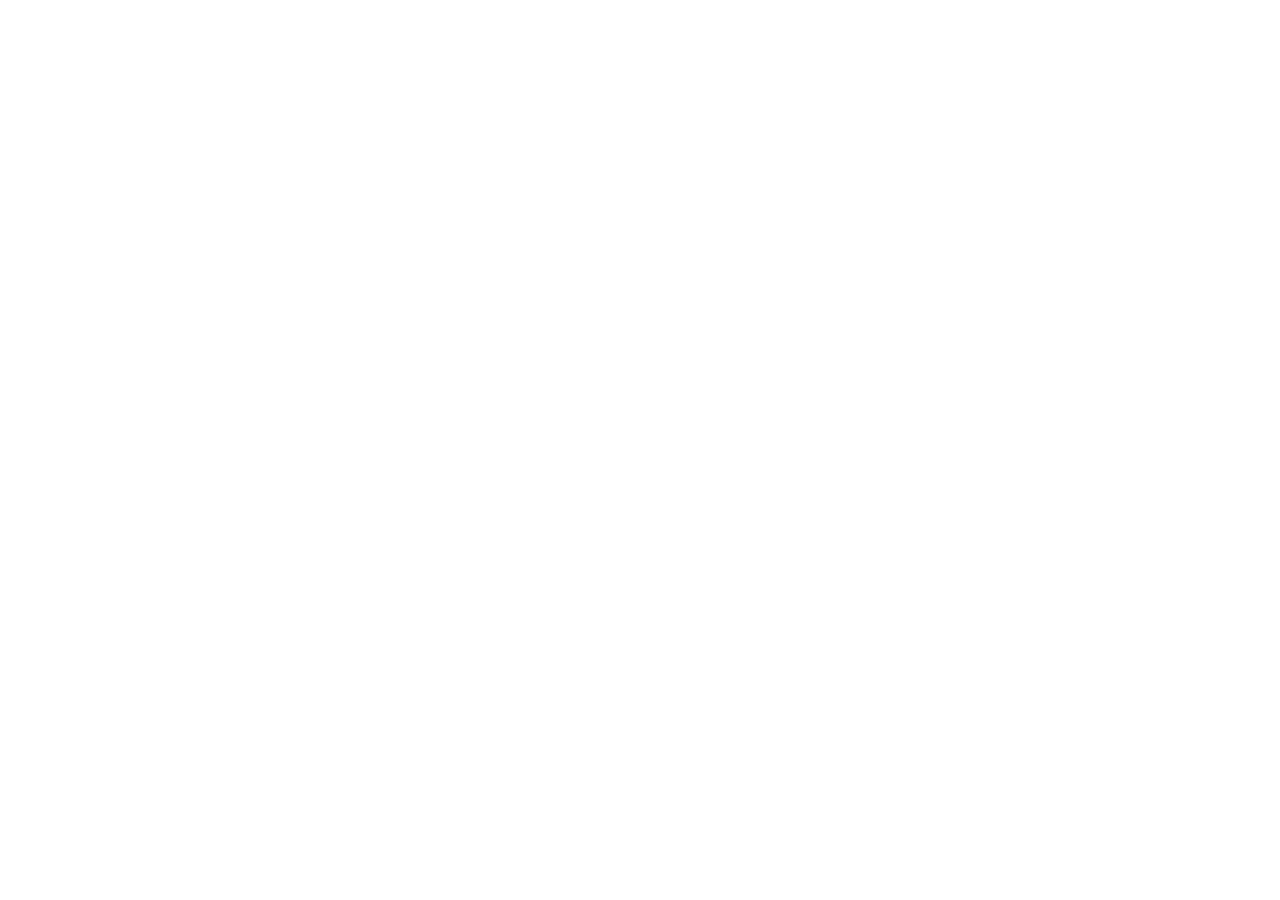
==== index.html @ c002676e "Add files via upload" ====
<!doctype html><html lang="en"><head><meta charset="utf-8"/><meta name="viewport" content="width=device-width,initial-scale=1"/><meta name="theme-color" content="#0F172A"/><link rel="icon" href="data:image/svg+xml,<svg xmlns=%22http://www.w3.org/2000/svg%22 viewBox=%220 0 100 100%22><text y=%22.9em%22 font-size=%2290%22 font-family=%22sans-serif%22 font-weight=%22900%22 fill=%22%230F172A%22>R</text></svg>"/><title>Rodrigo Álvarez Consulting</title><meta name="description" content="Independent CSV & IT Quality Assurance Consultant. Nearly a decade of experience ensuring regulatory compliance, data integrity, and cloud validation for the life sciences industry."/><link rel="preconnect" href="https://fonts.googleapis.com"/><link rel="preconnect" href="https://fonts.gstatic.com" crossorigin/><link href="https://fonts.googleapis.com/css2?family=Inter:wght@300;400;500;600;700;800;900&family=Manrope:wght@300;400;500;600;700;800&display=swap" rel="stylesheet"/><script>!function(n){if("/"===n.search[1]){var a=n.search.slice(1).split("&").map(function(n){return n.replace(/~and~/g,"&")}).join("?");window.history.replaceState(null,null,n.pathname.slice(0,-1)+a+n.hash)}}(window.location)</script><script defer="defer" src="./static/js/main.a89c5cf1.js"></script><link href="./static/css/main.bf58c521.css" rel="stylesheet"></head><body><noscript>You need to enable JavaScript to run this app.</noscript><div id="root"></div></body></html>
---- static/css/main.bf58c521.css ----
*,:after,:before{--tw-border-spacing-x:0;--tw-border-spacing-y:0;--tw-translate-x:0;--tw-translate-y:0;--tw-rotate:0;--tw-skew-x:0;--tw-skew-y:0;--tw-scale-x:1;--tw-scale-y:1;--tw-pan-x: ;--tw-pan-y: ;--tw-pinch-zoom: ;--tw-scroll-snap-strictness:proximity;--tw-gradient-from-position: ;--tw-gradient-via-position: ;--tw-gradient-to-position: ;--tw-ordinal: ;--tw-slashed-zero: ;--tw-numeric-figure: ;--tw-numeric-spacing: ;--tw-numeric-fraction: ;--tw-ring-inset: ;--tw-ring-offset-width:0px;--tw-ring-offset-color:#fff;--tw-ring-color:#3b82f680;--tw-ring-offset-shadow:0 0 #0000;--tw-ring-shadow:0 0 #0000;--tw-shadow:0 0 #0000;--tw-shadow-colored:0 0 #0000;--tw-blur: ;--tw-brightness: ;--tw-contrast: ;--tw-grayscale: ;--tw-hue-rotate: ;--tw-invert: ;--tw-saturate: ;--tw-sepia: ;--tw-drop-shadow: ;--tw-backdrop-blur: ;--tw-backdrop-brightness: ;--tw-backdrop-contrast: ;--tw-backdrop-grayscale: ;--tw-backdrop-hue-rotate: ;--tw-backdrop-invert: ;--tw-backdrop-opacity: ;--tw-backdrop-saturate: ;--tw-backdrop-sepia: ;--tw-contain-size: ;--tw-contain-layout: ;--tw-contain-paint: ;--tw-contain-style: }::backdrop{--tw-border-spacing-x:0;--tw-border-spacing-y:0;--tw-translate-x:0;--tw-translate-y:0;--tw-rotate:0;--tw-skew-x:0;--tw-skew-y:0;--tw-scale-x:1;--tw-scale-y:1;--tw-pan-x: ;--tw-pan-y: ;--tw-pinch-zoom: ;--tw-scroll-snap-strictness:proximity;--tw-gradient-from-position: ;--tw-gradient-via-position: ;--tw-gradient-to-position: ;--tw-ordinal: ;--tw-slashed-zero: ;--tw-numeric-figure: ;--tw-numeric-spacing: ;--tw-numeric-fraction: ;--tw-ring-inset: ;--tw-ring-offset-width:0px;--tw-ring-offset-color:#fff;--tw-ring-color:#3b82f680;--tw-ring-offset-shadow:0 0 #0000;--tw-ring-shadow:0 0 #0000;--tw-shadow:0 0 #0000;--tw-shadow-colored:0 0 #0000;--tw-blur: ;--tw-brightness: ;--tw-contrast: ;--tw-grayscale: ;--tw-hue-rotate: ;--tw-invert: ;--tw-saturate: ;--tw-sepia: ;--tw-drop-shadow: ;--tw-backdrop-blur: ;--tw-backdrop-brightness: ;--tw-backdrop-contrast: ;--tw-backdrop-grayscale: ;--tw-backdrop-hue-rotate: ;--tw-backdrop-invert: ;--tw-backdrop-opacity: ;--tw-backdrop-saturate: ;--tw-backdrop-sepia: ;--tw-contain-size: ;--tw-contain-layout: ;--tw-contain-paint: ;--tw-contain-style: }/*
! tailwindcss v3.4.17 | MIT License | https://tailwindcss.com
*/*,:after,:before{border:0 solid #e5e7eb;box-sizing:border-box}:after,:before{--tw-content:""}:host,html{-webkit-text-size-adjust:100%;font-feature-settings:normal;-webkit-tap-highlight-color:transparent;font-family:ui-sans-serif,system-ui,sans-serif,Apple Color Emoji,Segoe UI Emoji,Segoe UI Symbol,Noto Color Emoji;font-variation-settings:normal;line-height:1.5;tab-size:4}body{line-height:inherit;margin:0}hr{border-top-width:1px;color:inherit;height:0}abbr:where([title]){-webkit-text-decoration:underline dotted;text-decoration:underline dotted}h1,h2,h3,h4,h5,h6{font-size:inherit;font-weight:inherit}a{color:inherit;text-decoration:inherit}b,strong{font-weight:bolder}code,kbd,pre,samp{font-feature-settings:normal;font-family:ui-monospace,SFMono-Regular,Menlo,Monaco,Consolas,Liberation Mono,Courier New,monospace;font-size:1em;font-variation-settings:normal}small{font-size:80%}sub,sup{font-size:75%;line-height:0;position:relative;vertical-align:initial}sub{bottom:-.25em}sup{top:-.5em}table{border-collapse:collapse;border-color:inherit;text-indent:0}button,input,optgroup,select,textarea{font-feature-settings:inherit;color:inherit;font-family:inherit;font-size:100%;font-variation-settings:inherit;font-weight:inherit;letter-spacing:inherit;line-height:inherit;margin:0;padding:0}button,select{text-transform:none}button,input:where([type=button]),input:where([type=reset]),input:where([type=submit]){-webkit-appearance:button;background-color:initial;background-image:none}:-moz-focusring{outline:auto}:-moz-ui-invalid{box-shadow:none}progress{vertical-align:initial}::-webkit-inner-spin-button,::-webkit-outer-spin-button{height:auto}[type=search]{-webkit-appearance:textfield;outline-offset:-2px}::-webkit-search-decoration{-webkit-appearance:none}::-webkit-file-upload-button{-webkit-appearance:button;font:inherit}summary{display:list-item}blockquote,dd,dl,figure,h1,h2,h3,h4,h5,h6,hr,p,pre{margin:0}fieldset{margin:0}fieldset,legend{padding:0}menu,ol,ul{list-style:none;margin:0;padding:0}dialog{padding:0}textarea{resize:vertical}input::placeholder,textarea::placeholder{color:#9ca3af;opacity:1}[role=button],button{cursor:pointer}:disabled{cursor:default}audio,canvas,embed,iframe,img,object,svg,video{display:block;vertical-align:middle}img,video{height:auto;max-width:100%}[hidden]:where(:not([hidden=until-found])){display:none}:root{--background:0 0% 100%;--foreground:222 47% 11%;--card:0 0% 100%;--card-foreground:222 47% 11%;--popover:0 0% 100%;--popover-foreground:222 47% 11%;--primary:222 47% 11%;--primary-foreground:0 0% 100%;--secondary:210 20% 98%;--secondary-foreground:222 47% 11%;--muted:210 20% 98%;--muted-foreground:215 16% 47%;--accent:210 20% 98%;--accent-foreground:222 47% 11%;--destructive:0 84% 60%;--destructive-foreground:0 0% 98%;--border:214 32% 91%;--input:214 32% 91%;--ring:222 47% 11%;--radius:0.5rem}*{border-color:#e1e7ef;border-color:hsl(var(--border))}body{background-color:#fff;background-color:hsl(var(--background));color:#0f1729;color:hsl(var(--foreground))}.sr-only{clip:rect(0,0,0,0);border-width:0;height:1px;margin:-1px;overflow:hidden;padding:0;position:absolute;white-space:nowrap;width:1px}.pointer-events-none{pointer-events:none}.pointer-events-auto{pointer-events:auto}.visible{visibility:visible}.invisible{visibility:hidden}.fixed{position:fixed}.absolute{position:absolute}.relative{position:relative}.inset-0{inset:0}.inset-x-0{left:0;right:0}.inset-y-0{bottom:0;top:0}.-bottom-12{bottom:-3rem}.-left-12{left:-3rem}.-right-12{right:-3rem}.-top-12{top:-3rem}.bottom-0{bottom:0}.left-0{left:0}.left-1{left:.25rem}.left-1\/2{left:50%}.left-2{left:.5rem}.left-\[50\%\]{left:50%}.right-0{right:0}.right-1{right:.25rem}.right-2{right:.5rem}.right-4{right:1rem}.top-0{top:0}.top-1{top:.25rem}.top-1\/2{top:50%}.top-4{top:1rem}.top-\[1px\]{top:1px}.top-\[50\%\]{top:50%}.top-\[60\%\]{top:60%}.top-full{top:100%}.z-10{z-index:10}.z-50{z-index:50}.z-\[100\]{z-index:100}.z-\[1\]{z-index:1}.-mx-1{margin-left:-.25rem;margin-right:-.25rem}.mx-auto{margin-left:auto;margin-right:auto}.my-1{margin-bottom:.25rem;margin-top:.25rem}.-ml-4{margin-left:-1rem}.-mt-4{margin-top:-1rem}.mb-1{margin-bottom:.25rem}.mb-12{margin-bottom:3rem}.mb-8{margin-bottom:2rem}.ml-1{margin-left:.25rem}.ml-\[0\.08em\]{margin-left:.08em}.ml-auto{margin-left:auto}.mr-2{margin-right:.5rem}.mt-1{margin-top:.25rem}.mt-1\.5{margin-top:.375rem}.mt-10{margin-top:2.5rem}.mt-2{margin-top:.5rem}.mt-24{margin-top:6rem}.mt-4{margin-top:1rem}.mt-auto{margin-top:auto}.block{display:block}.inline-block{display:inline-block}.flex{display:flex}.inline-flex{display:inline-flex}.table{display:table}.grid{display:grid}.hidden{display:none}.aspect-square{aspect-ratio:1/1}.h-1\.5{height:.375rem}.h-10{height:2.5rem}.h-12{height:3rem}.h-2{height:.5rem}.h-2\.5{height:.625rem}.h-3{height:.75rem}.h-3\.5{height:.875rem}.h-4{height:1rem}.h-5{height:1.25rem}.h-7{height:1.75rem}.h-8{height:2rem}.h-9{height:2.25rem}.h-\[0\.16em\]{height:.16em}.h-\[1px\]{height:1px}.h-\[var\(--radix-navigation-menu-viewport-height\)\]{height:var(--radix-navigation-menu-viewport-height)}.h-\[var\(--radix-select-trigger-height\)\]{height:var(--radix-select-trigger-height)}.h-auto{height:auto}.h-full{height:100%}.h-px{height:1px}.max-h-\[--radix-context-menu-content-available-height\]{max-height:var(--radix-context-menu-content-available-height)}.max-h-\[--radix-select-content-available-height\]{max-height:var(--radix-select-content-available-height)}.max-h-\[300px\]{max-height:300px}.max-h-\[var\(--radix-dropdown-menu-content-available-height\)\]{max-height:var(--radix-dropdown-menu-content-available-height)}.max-h-screen{max-height:100vh}.min-h-\[60px\]{min-height:60px}.min-h-\[calc\(100vh-96px\)\]{min-height:calc(100vh - 96px)}.min-h-screen{min-height:100vh}.w-10{width:2.5rem}.w-2{width:.5rem}.w-2\.5{width:.625rem}.w-3{width:.75rem}.w-3\.5{width:.875rem}.w-3\/4{width:75%}.w-4{width:1rem}.w-64{width:16rem}.w-7{width:1.75rem}.w-72{width:18rem}.w-8{width:2rem}.w-9{width:2.25rem}.w-\[0\.16em\]{width:.16em}.w-\[100px\]{width:100px}.w-\[1px\]{width:1px}.w-full{width:100%}.w-max{width:-webkit-max-content;width:max-content}.w-px{width:1px}.min-w-0{min-width:0}.min-w-10{min-width:2.5rem}.min-w-8{min-width:2rem}.min-w-9{min-width:2.25rem}.min-w-\[12rem\]{min-width:12rem}.min-w-\[8rem\]{min-width:8rem}.min-w-\[var\(--radix-select-trigger-width\)\]{min-width:var(--radix-select-trigger-width)}.max-w-\[1280px\]{max-width:1280px}.max-w-\[52ch\]{max-width:52ch}.max-w-lg{max-width:32rem}.max-w-max{max-width:-webkit-max-content;max-width:max-content}.flex-1{flex:1 1}.shrink-0{flex-shrink:0}.grow{flex-grow:1}.grow-0{flex-grow:0}.basis-full{flex-basis:100%}.caption-bottom{caption-side:bottom}.border-collapse{border-collapse:collapse}.origin-\[--radix-context-menu-content-transform-origin\]{transform-origin:var(--radix-context-menu-content-transform-origin)}.origin-\[--radix-dropdown-menu-content-transform-origin\]{transform-origin:var(--radix-dropdown-menu-content-transform-origin)}.origin-\[--radix-hover-card-content-transform-origin\]{transform-origin:var(--radix-hover-card-content-transform-origin)}.origin-\[--radix-menubar-content-transform-origin\]{transform-origin:var(--radix-menubar-content-transform-origin)}.origin-\[--radix-popover-content-transform-origin\]{transform-origin:var(--radix-popover-content-transform-origin)}.origin-\[--radix-select-content-transform-origin\]{transform-origin:var(--radix-select-content-transform-origin)}.origin-\[--radix-tooltip-content-transform-origin\]{transform-origin:var(--radix-tooltip-content-transform-origin)}.-translate-x-1\/2{--tw-translate-x:-50%}.-translate-x-1\/2,.-translate-y-1\/2{transform:translate(var(--tw-translate-x),var(--tw-translate-y)) rotate(var(--tw-rotate)) skewX(var(--tw-skew-x)) skewY(var(--tw-skew-y)) scaleX(var(--tw-scale-x)) scaleY(var(--tw-scale-y))}.-translate-y-1\/2{--tw-translate-y:-50%}.translate-x-0{--tw-translate-x:0px}.translate-x-0,.translate-x-\[-50\%\]{transform:translate(var(--tw-translate-x),var(--tw-translate-y)) rotate(var(--tw-rotate)) skewX(var(--tw-skew-x)) skewY(var(--tw-skew-y)) scaleX(var(--tw-scale-x)) scaleY(var(--tw-scale-y))}.translate-x-\[-50\%\]{--tw-translate-x:-50%}.translate-y-\[-50\%\]{--tw-translate-y:-50%}.rotate-45,.translate-y-\[-50\%\]{transform:translate(var(--tw-translate-x),var(--tw-translate-y)) rotate(var(--tw-rotate)) skewX(var(--tw-skew-x)) skewY(var(--tw-skew-y)) scaleX(var(--tw-scale-x)) scaleY(var(--tw-scale-y))}.rotate-45{--tw-rotate:45deg}.rotate-90{--tw-rotate:90deg}.rotate-90,.transform{transform:translate(var(--tw-translate-x),var(--tw-translate-y)) rotate(var(--tw-rotate)) skewX(var(--tw-skew-x)) skewY(var(--tw-skew-y)) scaleX(var(--tw-scale-x)) scaleY(var(--tw-scale-y))}@keyframes pulse{50%{opacity:.5}}.animate-pulse{animation:pulse 2s cubic-bezier(.4,0,.6,1) infinite}.cursor-default{cursor:default}.cursor-pointer{cursor:pointer}.touch-none{touch-action:none}.select-none{-webkit-user-select:none;user-select:none}.scroll-mt-24{scroll-margin-top:6rem}.list-none{list-style-type:none}.grid-cols-1{grid-template-columns:repeat(1,minmax(0,1fr))}.grid-cols-2{grid-template-columns:repeat(2,minmax(0,1fr))}.flex-row{flex-direction:row}.flex-col{flex-direction:column}.flex-col-reverse{flex-direction:column-reverse}.flex-wrap{flex-wrap:wrap}.items-start{align-items:flex-start}.items-end{align-items:flex-end}.items-center{align-items:center}.justify-center{justify-content:center}.justify-between{justify-content:space-between}.gap-1{gap:.25rem}.gap-1\.5{gap:.375rem}.gap-12{gap:3rem}.gap-2{gap:.5rem}.gap-3{gap:.75rem}.gap-4{gap:1rem}.gap-6{gap:1.5rem}.gap-x-3{column-gap:.75rem}.gap-x-8{column-gap:2rem}.gap-y-1{row-gap:.25rem}.gap-y-8{row-gap:2rem}.space-x-1>:not([hidden])~:not([hidden]){--tw-space-x-reverse:0;margin-left:calc(.25rem*(1 - var(--tw-space-x-reverse)));margin-right:calc(.25rem*var(--tw-space-x-reverse))}.space-x-2>:not([hidden])~:not([hidden]){--tw-space-x-reverse:0;margin-left:calc(.5rem*(1 - var(--tw-space-x-reverse)));margin-right:calc(.5rem*var(--tw-space-x-reverse))}.space-y-1>:not([hidden])~:not([hidden]){--tw-space-y-reverse:0;margin-bottom:calc(.25rem*var(--tw-space-y-reverse));margin-top:calc(.25rem*(1 - var(--tw-space-y-reverse)))}.space-y-1\.5>:not([hidden])~:not([hidden]){--tw-space-y-reverse:0;margin-bottom:calc(.375rem*var(--tw-space-y-reverse));margin-top:calc(.375rem*(1 - var(--tw-space-y-reverse)))}.space-y-2>:not([hidden])~:not([hidden]){--tw-space-y-reverse:0;margin-bottom:calc(.5rem*var(--tw-space-y-reverse));margin-top:calc(.5rem*(1 - var(--tw-space-y-reverse)))}.space-y-4>:not([hidden])~:not([hidden]){--tw-space-y-reverse:0;margin-bottom:calc(1rem*var(--tw-space-y-reverse));margin-top:calc(1rem*(1 - var(--tw-space-y-reverse)))}.overflow-auto{overflow:auto}.overflow-hidden{overflow:hidden}.overflow-y-auto{overflow-y:auto}.overflow-x-hidden{overflow-x:hidden}.whitespace-nowrap{white-space:nowrap}.break-words{overflow-wrap:break-word}.rounded-\[inherit\]{border-radius:inherit}.rounded-full{border-radius:9999px}.rounded-lg{border-radius:.5rem;border-radius:var(--radius)}.rounded-md{border-radius:calc(.5rem - 2px);border-radius:calc(var(--radius) - 2px)}.rounded-none{border-radius:0}.rounded-sm{border-radius:calc(.5rem - 4px);border-radius:calc(var(--radius) - 4px)}.rounded-xl{border-radius:.75rem}.rounded-t-\[10px\]{border-top-left-radius:10px;border-top-right-radius:10px}.rounded-tl-sm{border-top-left-radius:calc(.5rem - 4px);border-top-left-radius:calc(var(--radius) - 4px)}.border{border-width:1px}.border-2{border-width:2px}.border-y{border-top-width:1px}.border-b,.border-y{border-bottom-width:1px}.border-l{border-left-width:1px}.border-r{border-right-width:1px}.border-t{border-top-width:1px}.border-\[\#E2E8F0\]{--tw-border-opacity:1;border-color:#e2e8f0;border-color:rgb(226 232 240/var(--tw-border-opacity,1))}.border-destructive{border-color:#ef4343;border-color:hsl(var(--destructive))}.border-destructive\/50{border-color:#ef434380;border-color:hsl(var(--destructive)/.5)}.border-input{border-color:#e1e7ef;border-color:hsl(var(--input))}.border-primary{border-color:#0f1729;border-color:hsl(var(--primary))}.border-primary\/50{border-color:#0f172980;border-color:hsl(var(--primary)/.5)}.border-transparent{border-color:#0000}.border-l-transparent{border-left-color:#0000}.border-t-transparent{border-top-color:#0000}.bg-\[\#0F172A\]{--tw-bg-opacity:1;background-color:#0f172a;background-color:rgb(15 23 42/var(--tw-bg-opacity,1))}.bg-\[\#F8F9FA\]{--tw-bg-opacity:1;background-color:#f8f9fa;background-color:rgb(248 249 250/var(--tw-bg-opacity,1))}.bg-accent{background-color:#f9fafb;background-color:hsl(var(--accent))}.bg-background{background-color:#fff;background-color:hsl(var(--background))}.bg-black\/80{background-color:#000c}.bg-border{background-color:#e1e7ef;background-color:hsl(var(--border))}.bg-card{background-color:#fff;background-color:hsl(var(--card))}.bg-destructive{background-color:#ef4343;background-color:hsl(var(--destructive))}.bg-foreground{background-color:#0f1729;background-color:hsl(var(--foreground))}.bg-muted{background-color:#f9fafb;background-color:hsl(var(--muted))}.bg-muted\/50{background-color:#f9fafb80;background-color:hsl(var(--muted)/.5)}.bg-popover{background-color:#fff;background-color:hsl(var(--popover))}.bg-primary{background-color:#0f1729;background-color:hsl(var(--primary))}.bg-primary\/10{background-color:#0f17291a;background-color:hsl(var(--primary)/.1)}.bg-primary\/20{background-color:#0f172933;background-color:hsl(var(--primary)/.2)}.bg-secondary{background-color:#f9fafb;background-color:hsl(var(--secondary))}.bg-transparent{background-color:initial}.bg-white{--tw-bg-opacity:1;background-color:#fff;background-color:rgb(255 255 255/var(--tw-bg-opacity,1))}.fill-current{fill:currentColor}.fill-primary{fill:#0f1729;fill:hsl(var(--primary))}.p-0{padding:0}.p-1{padding:.25rem}.p-2{padding:.5rem}.p-3{padding:.75rem}.p-4{padding:1rem}.p-6{padding:1.5rem}.p-\[1px\]{padding:1px}.px-1\.5{padding-left:.375rem;padding-right:.375rem}.px-10{padding-left:2.5rem;padding-right:2.5rem}.px-2{padding-left:.5rem;padding-right:.5rem}.px-2\.5{padding-left:.625rem;padding-right:.625rem}.px-3{padding-left:.75rem;padding-right:.75rem}.px-4{padding-left:1rem;padding-right:1rem}.px-6{padding-left:1.5rem;padding-right:1.5rem}.px-8{padding-left:2rem;padding-right:2rem}.py-0\.5{padding-bottom:.125rem;padding-top:.125rem}.py-1{padding-bottom:.25rem;padding-top:.25rem}.py-1\.5{padding-bottom:.375rem;padding-top:.375rem}.py-10{padding-bottom:2.5rem;padding-top:2.5rem}.py-12{padding-bottom:3rem;padding-top:3rem}.py-16{padding-bottom:4rem;padding-top:4rem}.py-2{padding-bottom:.5rem;padding-top:.5rem}.py-3{padding-bottom:.75rem;padding-top:.75rem}.py-4{padding-bottom:1rem;padding-top:1rem}.py-5{padding-bottom:1.25rem;padding-top:1.25rem}.py-6{padding-bottom:1.5rem;padding-top:1.5rem}.py-8{padding-bottom:2rem;padding-top:2rem}.pb-16{padding-bottom:4rem}.pb-4{padding-bottom:1rem}.pl-2{padding-left:.5rem}.pl-2\.5{padding-left:.625rem}.pl-4{padding-left:1rem}.pl-8{padding-left:2rem}.pr-2{padding-right:.5rem}.pr-2\.5{padding-right:.625rem}.pr-6{padding-right:1.5rem}.pr-8{padding-right:2rem}.pt-0{padding-top:0}.pt-1{padding-top:.25rem}.pt-16{padding-top:4rem}.pt-24{padding-top:6rem}.pt-4{padding-top:1rem}.text-left{text-align:left}.text-center{text-align:center}.align-baseline{vertical-align:initial}.align-middle{vertical-align:middle}.font-inter{font-family:Inter,system-ui,sans-serif}.font-manrope{font-family:Manrope,Inter,system-ui,sans-serif}.text-\[0\.8rem\]{font-size:.8rem}.text-\[10px\]{font-size:10px}.text-\[11px\]{font-size:11px}.text-\[12px\]{font-size:12px}.text-\[13px\]{font-size:13px}.text-\[15px\]{font-size:15px}.text-\[16px\]{font-size:16px}.text-\[20px\]{font-size:20px}.text-\[22px\]{font-size:22px}.text-\[24px\]{font-size:24px}.text-\[30px\]{font-size:30px}.text-\[32px\]{font-size:32px}.text-base{font-size:1rem;line-height:1.5rem}.text-lg{font-size:1.125rem;line-height:1.75rem}.text-sm{font-size:.875rem;line-height:1.25rem}.text-xs{font-size:.75rem;line-height:1rem}.font-bold{font-weight:700}.font-light{font-weight:300}.font-medium{font-weight:500}.font-normal{font-weight:400}.font-semibold{font-weight:600}.uppercase{text-transform:uppercase}.leading-\[1\.05\]{line-height:1.05}.leading-\[1\.2\]{line-height:1.2}.leading-\[1\.4\]{line-height:1.4}.leading-\[1\.5\]{line-height:1.5}.leading-\[1\.65\]{line-height:1.65}.leading-\[1\.6\]{line-height:1.6}.leading-none{line-height:1}.tracking-\[-0\.02em\]{letter-spacing:-.02em}.tracking-\[-0\.04em\]{letter-spacing:-.04em}.tracking-\[0\.08em\]{letter-spacing:.08em}.tracking-tight{letter-spacing:-.025em}.tracking-widest{letter-spacing:.1em}.text-\[\#0F172A\]{--tw-text-opacity:1;color:#0f172a;color:rgb(15 23 42/var(--tw-text-opacity,1))}.text-\[\#64748B\]{--tw-text-opacity:1;color:#64748b;color:rgb(100 116 139/var(--tw-text-opacity,1))}.text-\[\#E2E8F0\]{--tw-text-opacity:1;color:#e2e8f0;color:rgb(226 232 240/var(--tw-text-opacity,1))}.text-accent-foreground{color:#0f1729;color:hsl(var(--accent-foreground))}.text-card-foreground{color:#0f1729;color:hsl(var(--card-foreground))}.text-current{color:currentColor}.text-destructive{color:#ef4343;color:hsl(var(--destructive))}.text-destructive-foreground{color:#fafafa;color:hsl(var(--destructive-foreground))}.text-foreground{color:#0f1729;color:hsl(var(--foreground))}.text-foreground\/50{color:#0f172980;color:hsl(var(--foreground)/.5)}.text-muted-foreground{color:#65758b;color:hsl(var(--muted-foreground))}.text-popover-foreground{color:#0f1729;color:hsl(var(--popover-foreground))}.text-primary{color:#0f1729;color:hsl(var(--primary))}.text-primary-foreground{color:#fff;color:hsl(var(--primary-foreground))}.text-secondary-foreground{color:#0f1729;color:hsl(var(--secondary-foreground))}.text-white{--tw-text-opacity:1;color:#fff;color:rgb(255 255 255/var(--tw-text-opacity,1))}.underline{-webkit-text-decoration-line:underline;text-decoration-line:underline}.underline-offset-4,.underline-offset-\[4px\]{text-underline-offset:4px}.underline-offset-\[6px\]{text-underline-offset:6px}.antialiased{-webkit-font-smoothing:antialiased;-moz-osx-font-smoothing:grayscale}.opacity-0{opacity:0}.opacity-40{opacity:.4}.opacity-50{opacity:.5}.opacity-60{opacity:.6}.opacity-70{opacity:.7}.opacity-90{opacity:.9}.shadow{--tw-shadow:0 1px 3px 0 #0000001a,0 1px 2px -1px #0000001a;--tw-shadow-colored:0 1px 3px 0 var(--tw-shadow-color),0 1px 2px -1px var(--tw-shadow-color)}.shadow,.shadow-lg{box-shadow:0 0 #0000,0 0 #0000,var(--tw-shadow);box-shadow:var(--tw-ring-offset-shadow,0 0 #0000),var(--tw-ring-shadow,0 0 #0000),var(--tw-shadow)}.shadow-lg{--tw-shadow:0 10px 15px -3px #0000001a,0 4px 6px -4px #0000001a;--tw-shadow-colored:0 10px 15px -3px var(--tw-shadow-color),0 4px 6px -4px var(--tw-shadow-color)}.shadow-md{--tw-shadow:0 4px 6px -1px #0000001a,0 2px 4px -2px #0000001a;--tw-shadow-colored:0 4px 6px -1px var(--tw-shadow-color),0 2px 4px -2px var(--tw-shadow-color)}.shadow-md,.shadow-sm{box-shadow:0 0 #0000,0 0 #0000,var(--tw-shadow);box-shadow:var(--tw-ring-offset-shadow,0 0 #0000),var(--tw-ring-shadow,0 0 #0000),var(--tw-shadow)}.shadow-sm{--tw-shadow:0 1px 2px 0 #0000000d;--tw-shadow-colored:0 1px 2px 0 var(--tw-shadow-color)}.outline-none{outline:2px solid #0000;outline-offset:2px}.outline{outline-style:solid}.ring-0{--tw-ring-offset-shadow:var(--tw-ring-inset) 0 0 0 var(--tw-ring-offset-width) var(--tw-ring-offset-color);--tw-ring-shadow:var(--tw-ring-inset) 0 0 0 calc(var(--tw-ring-offset-width)) var(--tw-ring-color)}.ring-0,.ring-1{box-shadow:var(--tw-ring-offset-shadow),var(--tw-ring-shadow),0 0 #0000;box-shadow:var(--tw-ring-offset-shadow),var(--tw-ring-shadow),var(--tw-shadow,0 0 #0000)}.ring-1{--tw-ring-offset-shadow:var(--tw-ring-inset) 0 0 0 var(--tw-ring-offset-width) var(--tw-ring-offset-color);--tw-ring-shadow:var(--tw-ring-inset) 0 0 0 calc(1px + var(--tw-ring-offset-width)) var(--tw-ring-color)}.ring-ring{--tw-ring-color:hsl(var(--ring))}.ring-offset-background{--tw-ring-offset-color:hsl(var(--background))}.filter{filter:var(--tw-blur) var(--tw-brightness) var(--tw-contrast) var(--tw-grayscale) var(--tw-hue-rotate) var(--tw-invert) var(--tw-saturate) var(--tw-sepia) var(--tw-drop-shadow)}.transition{transition-duration:.15s;transition-property:color,background-color,border-color,fill,stroke,opacity,box-shadow,transform,filter,-webkit-text-decoration-color,-webkit-backdrop-filter;transition-property:color,background-color,border-color,text-decoration-color,fill,stroke,opacity,box-shadow,transform,filter,backdrop-filter;transition-property:color,background-color,border-color,text-decoration-color,fill,stroke,opacity,box-shadow,transform,filter,backdrop-filter,-webkit-text-decoration-color,-webkit-backdrop-filter;transition-timing-function:cubic-bezier(.4,0,.2,1)}.transition-all{transition-duration:.15s;transition-property:all;transition-timing-function:cubic-bezier(.4,0,.2,1)}.transition-colors{transition-duration:.15s;transition-property:color,background-color,border-color,fill,stroke,-webkit-text-decoration-color;transition-property:color,background-color,border-color,text-decoration-color,fill,stroke;transition-property:color,background-color,border-color,text-decoration-color,fill,stroke,-webkit-text-decoration-color;transition-timing-function:cubic-bezier(.4,0,.2,1)}.transition-opacity{transition-duration:.15s;transition-property:opacity;transition-timing-function:cubic-bezier(.4,0,.2,1)}.transition-transform{transition-duration:.15s;transition-property:transform;transition-timing-function:cubic-bezier(.4,0,.2,1)}.duration-1000{transition-duration:1s}.duration-200{transition-duration:.2s}.duration-300{transition-duration:.3s}.ease-in-out{transition-timing-function:cubic-bezier(.4,0,.2,1)}@keyframes enter{0%{opacity:1;opacity:var(--tw-enter-opacity,1);transform:translateZ(0) scaleX(1) rotate(0);transform:translate3d(var(--tw-enter-translate-x,0),var(--tw-enter-translate-y,0),0) scale3d(var(--tw-enter-scale,1),var(--tw-enter-scale,1),var(--tw-enter-scale,1)) rotate(var(--tw-enter-rotate,0))}}@keyframes exit{to{opacity:1;opacity:var(--tw-exit-opacity,1);transform:translateZ(0) scaleX(1) rotate(0);transform:translate3d(var(--tw-exit-translate-x,0),var(--tw-exit-translate-y,0),0) scale3d(var(--tw-exit-scale,1),var(--tw-exit-scale,1),var(--tw-exit-scale,1)) rotate(var(--tw-exit-rotate,0))}}.animate-in{--tw-enter-opacity:initial;--tw-enter-scale:initial;--tw-enter-rotate:initial;--tw-enter-translate-x:initial;--tw-enter-translate-y:initial;animation-duration:.15s;animation-name:enter}.fade-in-0{--tw-enter-opacity:0}.zoom-in-95{--tw-enter-scale:.95}.duration-1000{animation-duration:1s}.duration-200{animation-duration:.2s}.duration-300{animation-duration:.3s}.ease-in-out{animation-timing-function:cubic-bezier(.4,0,.2,1)}:root{--color-bg:#fff;--color-surface:#f8f9fa;--color-ink:#0f172a;--color-muted:#64748b;--color-line:#e2e8f0}body,html{-webkit-font-smoothing:antialiased;-moz-osx-font-smoothing:grayscale;font-feature-settings:"cv11" on,"ss01" on,"ss03" on;background-color:#fff;background-color:var(--color-bg);color:#0f172a;color:var(--color-ink);font-family:Inter,-apple-system,BlinkMacSystemFont,Segoe UI,Roboto,Helvetica,Arial,sans-serif;margin:0;padding:0;text-rendering:optimizeLegibility}::selection{background:#0f172a;color:#fff}.divider-line{background-color:#e2e8f0;background-color:var(--color-line)}.text-ink{color:#0f172a;color:var(--color-ink)}.text-muted-slate{color:#64748b;color:var(--color-muted)}.bg-clinical{background-color:#f8f9fa;background-color:var(--color-surface)}.tracking-brand{letter-spacing:.14em}.tracking-micro{letter-spacing:.22em}:focus-visible{outline:2px solid #0f172a;outline-offset:3px}.file\:border-0::-webkit-file-upload-button{border-width:0}.file\:border-0::file-selector-button{border-width:0}.file\:bg-transparent::-webkit-file-upload-button{background-color:initial}.file\:bg-transparent::file-selector-button{background-color:initial}.file\:text-sm::-webkit-file-upload-button{font-size:.875rem;line-height:1.25rem}.file\:text-sm::file-selector-button{font-size:.875rem;line-height:1.25rem}.file\:font-medium::-webkit-file-upload-button{font-weight:500}.file\:font-medium::file-selector-button{font-weight:500}.file\:text-foreground::-webkit-file-upload-button{color:#0f1729;color:hsl(var(--foreground))}.file\:text-foreground::file-selector-button{color:#0f1729;color:hsl(var(--foreground))}.placeholder\:text-muted-foreground::placeholder{color:#65758b;color:hsl(var(--muted-foreground))}.after\:absolute:after{content:var(--tw-content);position:absolute}.after\:inset-y-0:after{bottom:0;content:var(--tw-content);top:0}.after\:left-1\/2:after{content:var(--tw-content);left:50%}.after\:w-1:after{content:var(--tw-content);width:.25rem}.after\:-translate-x-1\/2:after{--tw-translate-x:-50%;content:var(--tw-content);transform:translate(var(--tw-translate-x),var(--tw-translate-y)) rotate(var(--tw-rotate)) skewX(var(--tw-skew-x)) skewY(var(--tw-skew-y)) scaleX(var(--tw-scale-x)) scaleY(var(--tw-scale-y))}.first\:rounded-l-md:first-child{border-bottom-left-radius:calc(.5rem - 2px);border-bottom-left-radius:calc(var(--radius) - 2px);border-top-left-radius:calc(.5rem - 2px);border-top-left-radius:calc(var(--radius) - 2px)}.first\:border-l:first-child{border-left-width:1px}.last\:rounded-r-md:last-child{border-bottom-right-radius:calc(.5rem - 2px);border-bottom-right-radius:calc(var(--radius) - 2px);border-top-right-radius:calc(.5rem - 2px);border-top-right-radius:calc(var(--radius) - 2px)}.focus-within\:relative:focus-within{position:relative}.focus-within\:z-20:focus-within{z-index:20}.hover\:bg-accent:hover{background-color:#f9fafb;background-color:hsl(var(--accent))}.hover\:bg-black:hover{--tw-bg-opacity:1;background-color:#000;background-color:rgb(0 0 0/var(--tw-bg-opacity,1))}.hover\:bg-destructive\/80:hover{background-color:#ef4343cc;background-color:hsl(var(--destructive)/.8)}.hover\:bg-destructive\/90:hover{background-color:#ef4343e6;background-color:hsl(var(--destructive)/.9)}.hover\:bg-muted:hover{background-color:#f9fafb;background-color:hsl(var(--muted))}.hover\:bg-muted\/50:hover{background-color:#f9fafb80;background-color:hsl(var(--muted)/.5)}.hover\:bg-primary:hover{background-color:#0f1729;background-color:hsl(var(--primary))}.hover\:bg-primary\/80:hover{background-color:#0f1729cc;background-color:hsl(var(--primary)/.8)}.hover\:bg-primary\/90:hover{background-color:#0f1729e6;background-color:hsl(var(--primary)/.9)}.hover\:bg-secondary:hover{background-color:#f9fafb;background-color:hsl(var(--secondary))}.hover\:bg-secondary\/80:hover{background-color:#f9fafbcc;background-color:hsl(var(--secondary)/.8)}.hover\:px-12:hover{padding-left:3rem;padding-right:3rem}.hover\:text-\[\#0F172A\]:hover{--tw-text-opacity:1;color:#0f172a;color:rgb(15 23 42/var(--tw-text-opacity,1))}.hover\:text-accent-foreground:hover{color:#0f1729;color:hsl(var(--accent-foreground))}.hover\:text-black:hover{--tw-text-opacity:1;color:#000;color:rgb(0 0 0/var(--tw-text-opacity,1))}.hover\:text-foreground:hover{color:#0f1729;color:hsl(var(--foreground))}.hover\:text-muted-foreground:hover{color:#65758b;color:hsl(var(--muted-foreground))}.hover\:text-primary-foreground:hover{color:#fff;color:hsl(var(--primary-foreground))}.hover\:underline:hover{-webkit-text-decoration-line:underline;text-decoration-line:underline}.hover\:opacity-100:hover{opacity:1}.focus\:bg-accent:focus{background-color:#f9fafb;background-color:hsl(var(--accent))}.focus\:bg-primary:focus{background-color:#0f1729;background-color:hsl(var(--primary))}.focus\:text-accent-foreground:focus{color:#0f1729;color:hsl(var(--accent-foreground))}.focus\:text-primary-foreground:focus{color:#fff;color:hsl(var(--primary-foreground))}.focus\:opacity-100:focus{opacity:1}.focus\:outline-none:focus{outline:2px solid #0000;outline-offset:2px}.focus\:ring-1:focus{--tw-ring-offset-shadow:var(--tw-ring-inset) 0 0 0 var(--tw-ring-offset-width) var(--tw-ring-offset-color);--tw-ring-shadow:var(--tw-ring-inset) 0 0 0 calc(1px + var(--tw-ring-offset-width)) var(--tw-ring-color)}.focus\:ring-1:focus,.focus\:ring-2:focus{box-shadow:var(--tw-ring-offset-shadow),var(--tw-ring-shadow),0 0 #0000;box-shadow:var(--tw-ring-offset-shadow),var(--tw-ring-shadow),var(--tw-shadow,0 0 #0000)}.focus\:ring-2:focus{--tw-ring-offset-shadow:var(--tw-ring-inset) 0 0 0 var(--tw-ring-offset-width) var(--tw-ring-offset-color);--tw-ring-shadow:var(--tw-ring-inset) 0 0 0 calc(2px + var(--tw-ring-offset-width)) var(--tw-ring-color)}.focus\:ring-ring:focus{--tw-ring-color:hsl(var(--ring))}.focus\:ring-offset-2:focus{--tw-ring-offset-width:2px}.focus-visible\:outline-none:focus-visible{outline:2px solid #0000;outline-offset:2px}.focus-visible\:ring-1:focus-visible{--tw-ring-offset-shadow:var(--tw-ring-inset) 0 0 0 var(--tw-ring-offset-width) var(--tw-ring-offset-color);--tw-ring-shadow:var(--tw-ring-inset) 0 0 0 calc(1px + var(--tw-ring-offset-width)) var(--tw-ring-color);box-shadow:var(--tw-ring-offset-shadow),var(--tw-ring-shadow),0 0 #0000;box-shadow:var(--tw-ring-offset-shadow),var(--tw-ring-shadow),var(--tw-shadow,0 0 #0000)}.focus-visible\:ring-2:focus-visible{--tw-ring-offset-shadow:var(--tw-ring-inset) 0 0 0 var(--tw-ring-offset-width) var(--tw-ring-offset-color);--tw-ring-shadow:var(--tw-ring-inset) 0 0 0 calc(2px + var(--tw-ring-offset-width)) var(--tw-ring-color);box-shadow:var(--tw-ring-offset-shadow),var(--tw-ring-shadow),0 0 #0000;box-shadow:var(--tw-ring-offset-shadow),var(--tw-ring-shadow),var(--tw-shadow,0 0 #0000)}.focus-visible\:ring-ring:focus-visible{--tw-ring-color:hsl(var(--ring))}.focus-visible\:ring-offset-1:focus-visible{--tw-ring-offset-width:1px}.focus-visible\:ring-offset-2:focus-visible{--tw-ring-offset-width:2px}.focus-visible\:ring-offset-background:focus-visible{--tw-ring-offset-color:hsl(var(--background))}.disabled\:pointer-events-none:disabled{pointer-events:none}.disabled\:cursor-not-allowed:disabled{cursor:not-allowed}.disabled\:opacity-50:disabled{opacity:.5}.group:hover .group-hover\:-translate-x-1{--tw-translate-x:-0.25rem}.group:hover .group-hover\:-translate-x-1,.group:hover .group-hover\:translate-x-1{transform:translate(var(--tw-translate-x),var(--tw-translate-y)) rotate(var(--tw-rotate)) skewX(var(--tw-skew-x)) skewY(var(--tw-skew-y)) scaleX(var(--tw-scale-x)) scaleY(var(--tw-scale-y))}.group:hover .group-hover\:translate-x-1{--tw-translate-x:0.25rem}.group:hover .group-hover\:opacity-100{opacity:1}.group.destructive .group-\[\.destructive\]\:border-muted\/40{border-color:#f9fafb66;border-color:hsl(var(--muted)/.4)}.group.toaster .group-\[\.toaster\]\:border-border{border-color:#e1e7ef;border-color:hsl(var(--border))}.group.toast .group-\[\.toast\]\:bg-muted{background-color:#f9fafb;background-color:hsl(var(--muted))}.group.toast .group-\[\.toast\]\:bg-primary{background-color:#0f1729;background-color:hsl(var(--primary))}.group.toaster .group-\[\.toaster\]\:bg-background{background-color:#fff;background-color:hsl(var(--background))}.group.destructive .group-\[\.destructive\]\:text-red-300{--tw-text-opacity:1;color:#fca5a5;color:rgb(252 165 165/var(--tw-text-opacity,1))}.group.toast .group-\[\.toast\]\:text-muted-foreground{color:#65758b;color:hsl(var(--muted-foreground))}.group.toast .group-\[\.toast\]\:text-primary-foreground{color:#fff;color:hsl(var(--primary-foreground))}.group.toaster .group-\[\.toaster\]\:text-foreground{color:#0f1729;color:hsl(var(--foreground))}.group.toaster .group-\[\.toaster\]\:shadow-lg{--tw-shadow:0 10px 15px -3px #0000001a,0 4px 6px -4px #0000001a;--tw-shadow-colored:0 10px 15px -3px var(--tw-shadow-color),0 4px 6px -4px var(--tw-shadow-color);box-shadow:0 0 #0000,0 0 #0000,var(--tw-shadow);box-shadow:var(--tw-ring-offset-shadow,0 0 #0000),var(--tw-ring-shadow,0 0 #0000),var(--tw-shadow)}.group.destructive .group-\[\.destructive\]\:hover\:border-destructive\/30:hover{border-color:#ef43434d;border-color:hsl(var(--destructive)/.3)}.group.destructive .group-\[\.destructive\]\:hover\:bg-destructive:hover{background-color:#ef4343;background-color:hsl(var(--destructive))}.group.destructive .group-\[\.destructive\]\:hover\:text-destructive-foreground:hover{color:#fafafa;color:hsl(var(--destructive-foreground))}.group.destructive .group-\[\.destructive\]\:hover\:text-red-50:hover{--tw-text-opacity:1;color:#fef2f2;color:rgb(254 242 242/var(--tw-text-opacity,1))}.group.destructive .group-\[\.destructive\]\:focus\:ring-destructive:focus{--tw-ring-color:hsl(var(--destructive))}.group.destructive .group-\[\.destructive\]\:focus\:ring-red-400:focus{--tw-ring-opacity:1;--tw-ring-color:rgb(248 113 113/var(--tw-ring-opacity,1))}.group.destructive .group-\[\.destructive\]\:focus\:ring-offset-red-600:focus{--tw-ring-offset-color:#dc2626}.peer:disabled~.peer-disabled\:cursor-not-allowed{cursor:not-allowed}.peer:disabled~.peer-disabled\:opacity-70{opacity:.7}.has-\[\:disabled\]\:opacity-50:has(:disabled){opacity:.5}.aria-selected\:bg-accent[aria-selected=true]{background-color:#f9fafb;background-color:hsl(var(--accent))}.aria-selected\:bg-accent\/50[aria-selected=true]{background-color:#f9fafb80;background-color:hsl(var(--accent)/.5)}.aria-selected\:text-accent-foreground[aria-selected=true]{color:#0f1729;color:hsl(var(--accent-foreground))}.aria-selected\:text-muted-foreground[aria-selected=true]{color:#65758b;color:hsl(var(--muted-foreground))}.aria-selected\:opacity-100[aria-selected=true]{opacity:1}.data-\[disabled\=true\]\:pointer-events-none[data-disabled=true],.data-\[disabled\]\:pointer-events-none[data-disabled]{pointer-events:none}.data-\[panel-group-direction\=vertical\]\:h-px[data-panel-group-direction=vertical]{height:1px}.data-\[panel-group-direction\=vertical\]\:w-full[data-panel-group-direction=vertical]{width:100%}.data-\[side\=bottom\]\:translate-y-1[data-side=bottom]{--tw-translate-y:0.25rem}.data-\[side\=bottom\]\:translate-y-1[data-side=bottom],.data-\[side\=left\]\:-translate-x-1[data-side=left]{transform:translate(var(--tw-translate-x),var(--tw-translate-y)) rotate(var(--tw-rotate)) skewX(var(--tw-skew-x)) skewY(var(--tw-skew-y)) scaleX(var(--tw-scale-x)) scaleY(var(--tw-scale-y))}.data-\[side\=left\]\:-translate-x-1[data-side=left]{--tw-translate-x:-0.25rem}.data-\[side\=right\]\:translate-x-1[data-side=right]{--tw-translate-x:0.25rem}.data-\[side\=right\]\:translate-x-1[data-side=right],.data-\[side\=top\]\:-translate-y-1[data-side=top]{transform:translate(var(--tw-translate-x),var(--tw-translate-y)) rotate(var(--tw-rotate)) skewX(var(--tw-skew-x)) skewY(var(--tw-skew-y)) scaleX(var(--tw-scale-x)) scaleY(var(--tw-scale-y))}.data-\[side\=top\]\:-translate-y-1[data-side=top]{--tw-translate-y:-0.25rem}.data-\[state\=checked\]\:translate-x-4[data-state=checked]{--tw-translate-x:1rem;transform:translate(var(--tw-translate-x),var(--tw-translate-y)) rotate(var(--tw-rotate)) skewX(var(--tw-skew-x)) skewY(var(--tw-skew-y)) scaleX(var(--tw-scale-x)) scaleY(var(--tw-scale-y))}.data-\[state\=unchecked\]\:translate-x-0[data-state=unchecked],.data-\[swipe\=cancel\]\:translate-x-0[data-swipe=cancel]{--tw-translate-x:0px;transform:translate(var(--tw-translate-x),var(--tw-translate-y)) rotate(var(--tw-rotate)) skewX(var(--tw-skew-x)) skewY(var(--tw-skew-y)) scaleX(var(--tw-scale-x)) scaleY(var(--tw-scale-y))}.data-\[swipe\=end\]\:translate-x-\[var\(--radix-toast-swipe-end-x\)\][data-swipe=end]{--tw-translate-x:var(--radix-toast-swipe-end-x)}.data-\[swipe\=end\]\:translate-x-\[var\(--radix-toast-swipe-end-x\)\][data-swipe=end],.data-\[swipe\=move\]\:translate-x-\[var\(--radix-toast-swipe-move-x\)\][data-swipe=move]{transform:translate(var(--tw-translate-x),var(--tw-translate-y)) rotate(var(--tw-rotate)) skewX(var(--tw-skew-x)) skewY(var(--tw-skew-y)) scaleX(var(--tw-scale-x)) scaleY(var(--tw-scale-y))}.data-\[swipe\=move\]\:translate-x-\[var\(--radix-toast-swipe-move-x\)\][data-swipe=move]{--tw-translate-x:var(--radix-toast-swipe-move-x)}@keyframes accordion-up{0%{height:var(--radix-accordion-content-height)}to{height:0}}.data-\[state\=closed\]\:animate-accordion-up[data-state=closed]{animation:accordion-up .2s ease-out}@keyframes accordion-down{0%{height:0}to{height:var(--radix-accordion-content-height)}}.data-\[state\=open\]\:animate-accordion-down[data-state=open]{animation:accordion-down .2s ease-out}.data-\[panel-group-direction\=vertical\]\:flex-col[data-panel-group-direction=vertical]{flex-direction:column}.data-\[selected\=true\]\:bg-accent[data-selected=true]{background-color:#f9fafb;background-color:hsl(var(--accent))}.data-\[state\=active\]\:bg-background[data-state=active]{background-color:#fff;background-color:hsl(var(--background))}.data-\[state\=checked\]\:bg-primary[data-state=checked]{background-color:#0f1729;background-color:hsl(var(--primary))}.data-\[state\=on\]\:bg-accent[data-state=on],.data-\[state\=open\]\:bg-accent[data-state=open]{background-color:#f9fafb;background-color:hsl(var(--accent))}.data-\[state\=open\]\:bg-accent\/50[data-state=open]{background-color:#f9fafb80;background-color:hsl(var(--accent)/.5)}.data-\[state\=open\]\:bg-secondary[data-state=open]{background-color:#f9fafb;background-color:hsl(var(--secondary))}.data-\[state\=selected\]\:bg-muted[data-state=selected]{background-color:#f9fafb;background-color:hsl(var(--muted))}.data-\[state\=unchecked\]\:bg-input[data-state=unchecked]{background-color:#e1e7ef;background-color:hsl(var(--input))}.data-\[placeholder\]\:text-muted-foreground[data-placeholder]{color:#65758b;color:hsl(var(--muted-foreground))}.data-\[selected\=true\]\:text-accent-foreground[data-selected=true]{color:#0f1729;color:hsl(var(--accent-foreground))}.data-\[state\=active\]\:text-foreground[data-state=active]{color:#0f1729;color:hsl(var(--foreground))}.data-\[state\=checked\]\:text-primary-foreground[data-state=checked]{color:#fff;color:hsl(var(--primary-foreground))}.data-\[state\=on\]\:text-accent-foreground[data-state=on],.data-\[state\=open\]\:text-accent-foreground[data-state=open]{color:#0f1729;color:hsl(var(--accent-foreground))}.data-\[state\=open\]\:text-muted-foreground[data-state=open]{color:#65758b;color:hsl(var(--muted-foreground))}.data-\[disabled\=true\]\:opacity-50[data-disabled=true],.data-\[disabled\]\:opacity-50[data-disabled]{opacity:.5}.data-\[state\=active\]\:shadow[data-state=active]{--tw-shadow:0 1px 3px 0 #0000001a,0 1px 2px -1px #0000001a;--tw-shadow-colored:0 1px 3px 0 var(--tw-shadow-color),0 1px 2px -1px var(--tw-shadow-color);box-shadow:0 0 #0000,0 0 #0000,var(--tw-shadow);box-shadow:var(--tw-ring-offset-shadow,0 0 #0000),var(--tw-ring-shadow,0 0 #0000),var(--tw-shadow)}.data-\[swipe\=move\]\:transition-none[data-swipe=move]{transition-property:none}.data-\[state\=closed\]\:duration-300[data-state=closed]{transition-duration:.3s}.data-\[state\=open\]\:duration-500[data-state=open]{transition-duration:.5s}.data-\[motion\^\=from-\]\:animate-in[data-motion^=from-],.data-\[state\=open\]\:animate-in[data-state=open],.data-\[state\=visible\]\:animate-in[data-state=visible]{--tw-enter-opacity:initial;--tw-enter-scale:initial;--tw-enter-rotate:initial;--tw-enter-translate-x:initial;--tw-enter-translate-y:initial;animation-duration:.15s;animation-name:enter}.data-\[motion\^\=to-\]\:animate-out[data-motion^=to-],.data-\[state\=closed\]\:animate-out[data-state=closed],.data-\[state\=hidden\]\:animate-out[data-state=hidden],.data-\[swipe\=end\]\:animate-out[data-swipe=end]{--tw-exit-opacity:initial;--tw-exit-scale:initial;--tw-exit-rotate:initial;--tw-exit-translate-x:initial;--tw-exit-translate-y:initial;animation-duration:.15s;animation-name:exit}.data-\[motion\^\=from-\]\:fade-in[data-motion^=from-]{--tw-enter-opacity:0}.data-\[motion\^\=to-\]\:fade-out[data-motion^=to-],.data-\[state\=closed\]\:fade-out-0[data-state=closed]{--tw-exit-opacity:0}.data-\[state\=closed\]\:fade-out-80[data-state=closed]{--tw-exit-opacity:0.8}.data-\[state\=hidden\]\:fade-out[data-state=hidden]{--tw-exit-opacity:0}.data-\[state\=open\]\:fade-in-0[data-state=open],.data-\[state\=visible\]\:fade-in[data-state=visible]{--tw-enter-opacity:0}.data-\[state\=closed\]\:zoom-out-95[data-state=closed]{--tw-exit-scale:.95}.data-\[state\=open\]\:zoom-in-90[data-state=open]{--tw-enter-scale:.9}.data-\[state\=open\]\:zoom-in-95[data-state=open]{--tw-enter-scale:.95}.data-\[motion\=from-end\]\:slide-in-from-right-52[data-motion=from-end]{--tw-enter-translate-x:13rem}.data-\[motion\=from-start\]\:slide-in-from-left-52[data-motion=from-start]{--tw-enter-translate-x:-13rem}.data-\[motion\=to-end\]\:slide-out-to-right-52[data-motion=to-end]{--tw-exit-translate-x:13rem}.data-\[motion\=to-start\]\:slide-out-to-left-52[data-motion=to-start]{--tw-exit-translate-x:-13rem}.data-\[side\=bottom\]\:slide-in-from-top-2[data-side=bottom]{--tw-enter-translate-y:-0.5rem}.data-\[side\=left\]\:slide-in-from-right-2[data-side=left]{--tw-enter-translate-x:0.5rem}.data-\[side\=right\]\:slide-in-from-left-2[data-side=right]{--tw-enter-translate-x:-0.5rem}.data-\[side\=top\]\:slide-in-from-bottom-2[data-side=top]{--tw-enter-translate-y:0.5rem}.data-\[state\=closed\]\:slide-out-to-bottom[data-state=closed]{--tw-exit-translate-y:100%}.data-\[state\=closed\]\:slide-out-to-left[data-state=closed]{--tw-exit-translate-x:-100%}.data-\[state\=closed\]\:slide-out-to-left-1\/2[data-state=closed]{--tw-exit-translate-x:-50%}.data-\[state\=closed\]\:slide-out-to-right-full[data-state=closed],.data-\[state\=closed\]\:slide-out-to-right[data-state=closed]{--tw-exit-translate-x:100%}.data-\[state\=closed\]\:slide-out-to-top[data-state=closed]{--tw-exit-translate-y:-100%}.data-\[state\=closed\]\:slide-out-to-top-\[48\%\][data-state=closed]{--tw-exit-translate-y:-48%}.data-\[state\=open\]\:slide-in-from-bottom[data-state=open]{--tw-enter-translate-y:100%}.data-\[state\=open\]\:slide-in-from-left[data-state=open]{--tw-enter-translate-x:-100%}.data-\[state\=open\]\:slide-in-from-left-1\/2[data-state=open]{--tw-enter-translate-x:-50%}.data-\[state\=open\]\:slide-in-from-right[data-state=open]{--tw-enter-translate-x:100%}.data-\[state\=open\]\:slide-in-from-top[data-state=open]{--tw-enter-translate-y:-100%}.data-\[state\=open\]\:slide-in-from-top-\[48\%\][data-state=open]{--tw-enter-translate-y:-48%}.data-\[state\=open\]\:slide-in-from-top-full[data-state=open]{--tw-enter-translate-y:-100%}.data-\[state\=closed\]\:duration-300[data-state=closed]{animation-duration:.3s}.data-\[state\=open\]\:duration-500[data-state=open]{animation-duration:.5s}.data-\[panel-group-direction\=vertical\]\:after\:left-0[data-panel-group-direction=vertical]:after{content:var(--tw-content);left:0}.data-\[panel-group-direction\=vertical\]\:after\:h-1[data-panel-group-direction=vertical]:after{content:var(--tw-content);height:.25rem}.data-\[panel-group-direction\=vertical\]\:after\:w-full[data-panel-group-direction=vertical]:after{content:var(--tw-content);width:100%}.data-\[panel-group-direction\=vertical\]\:after\:-translate-y-1\/2[data-panel-group-direction=vertical]:after{--tw-translate-y:-50%;content:var(--tw-content);transform:translate(var(--tw-translate-x),var(--tw-translate-y)) rotate(var(--tw-rotate)) skewX(var(--tw-skew-x)) skewY(var(--tw-skew-y)) scaleX(var(--tw-scale-x)) scaleY(var(--tw-scale-y))}.data-\[panel-group-direction\=vertical\]\:after\:translate-x-0[data-panel-group-direction=vertical]:after{--tw-translate-x:0px;content:var(--tw-content);transform:translate(var(--tw-translate-x),var(--tw-translate-y)) rotate(var(--tw-rotate)) skewX(var(--tw-skew-x)) skewY(var(--tw-skew-y)) scaleX(var(--tw-scale-x)) scaleY(var(--tw-scale-y))}.data-\[state\=open\]\:focus\:bg-accent:focus[data-state=open],.data-\[state\=open\]\:hover\:bg-accent:hover[data-state=open]{background-color:#f9fafb;background-color:hsl(var(--accent))}.group[data-state=open] .group-data-\[state\=open\]\:rotate-180{--tw-rotate:180deg;transform:translate(var(--tw-translate-x),var(--tw-translate-y)) rotate(var(--tw-rotate)) skewX(var(--tw-skew-x)) skewY(var(--tw-skew-y)) scaleX(var(--tw-scale-x)) scaleY(var(--tw-scale-y))}.dark\:border-destructive:is(.dark *){border-color:#ef4343;border-color:hsl(var(--destructive))}@media (min-width:640px){.sm\:bottom-0{bottom:0}.sm\:right-0{right:0}.sm\:top-auto{top:auto}.sm\:mb-10{margin-bottom:2.5rem}.sm\:mb-16{margin-bottom:4rem}.sm\:mt-0{margin-top:0}.sm\:mt-12{margin-top:3rem}.sm\:mt-14{margin-top:3.5rem}.sm\:mt-32{margin-top:8rem}.sm\:h-16{height:4rem}.sm\:max-w-sm{max-width:24rem}.sm\:flex-row{flex-direction:row}.sm\:flex-col{flex-direction:column}.sm\:items-center{align-items:center}.sm\:justify-end{justify-content:flex-end}.sm\:gap-2\.5{gap:.625rem}.sm\:space-x-2>:not([hidden])~:not([hidden]){--tw-space-x-reverse:0;margin-left:calc(.5rem*(1 - var(--tw-space-x-reverse)));margin-right:calc(.5rem*var(--tw-space-x-reverse))}.sm\:space-x-4>:not([hidden])~:not([hidden]){--tw-space-x-reverse:0;margin-left:calc(1rem*(1 - var(--tw-space-x-reverse)));margin-right:calc(1rem*var(--tw-space-x-reverse))}.sm\:space-y-0>:not([hidden])~:not([hidden]){--tw-space-y-reverse:0;margin-bottom:calc(0px*var(--tw-space-y-reverse));margin-top:calc(0px*(1 - var(--tw-space-y-reverse)))}.sm\:rounded-lg{border-radius:.5rem;border-radius:var(--radius)}.sm\:px-10{padding-left:2.5rem;padding-right:2.5rem}.sm\:py-14{padding-bottom:3.5rem;padding-top:3.5rem}.sm\:py-20{padding-top:5rem}.sm\:pb-20,.sm\:py-20{padding-bottom:5rem}.sm\:pt-20{padding-top:5rem}.sm\:pt-32{padding-top:8rem}.sm\:text-left{text-align:left}.sm\:text-\[11px\]{font-size:11px}.sm\:text-\[13px\]{font-size:13px}.sm\:text-\[14px\]{font-size:14px}.sm\:text-\[16px\]{font-size:16px}.sm\:text-\[17px\]{font-size:17px}.sm\:text-\[19px\]{font-size:19px}.sm\:text-\[24px\]{font-size:24px}.sm\:text-\[26px\]{font-size:26px}.sm\:text-\[30px\]{font-size:30px}.sm\:text-\[40px\]{font-size:40px}.sm\:text-\[52px\]{font-size:52px}.sm\:tracking-\[0\.12em\]{letter-spacing:.12em}.data-\[state\=open\]\:sm\:slide-in-from-bottom-full[data-state=open]{--tw-enter-translate-y:100%}}@media (min-width:768px){.md\:absolute{position:absolute}.md\:flex{display:flex}.md\:w-\[var\(--radix-navigation-menu-viewport-width\)\]{width:var(--radix-navigation-menu-viewport-width)}.md\:w-auto{width:auto}.md\:max-w-\[420px\]{max-width:420px}.md\:grid-cols-4{grid-template-columns:repeat(4,minmax(0,1fr))}.md\:flex-wrap{flex-wrap:wrap}.md\:items-start{align-items:flex-start}.md\:items-center{align-items:center}.md\:justify-between{justify-content:space-between}.md\:gap-x-12{column-gap:3rem}.md\:gap-x-8{column-gap:2rem}.md\:gap-y-0{row-gap:0}.md\:px-16{padding-left:4rem;padding-right:4rem}.md\:text-left{text-align:left}.md\:text-\[50px\]{font-size:50px}.md\:text-\[64px\]{font-size:64px}.md\:text-sm{font-size:.875rem;line-height:1.25rem}}@media (min-width:1024px){.lg\:col-span-2{grid-column:span 2/span 2}.lg\:col-span-4{grid-column:span 4/span 4}.lg\:col-span-5{grid-column:span 5/span 5}.lg\:col-span-8{grid-column:span 8/span 8}.lg\:grid-cols-12{grid-template-columns:repeat(12,minmax(0,1fr))}.lg\:gap-4{gap:1rem}.lg\:gap-x-16{column-gap:4rem}.lg\:px-16{padding-left:4rem;padding-right:4rem}.lg\:px-24{padding-left:6rem;padding-right:6rem}.lg\:py-10{padding-bottom:2.5rem;padding-top:2.5rem}.lg\:py-16{padding-bottom:4rem;padding-top:4rem}.lg\:py-24{padding-top:6rem}.lg\:pb-24,.lg\:py-24{padding-bottom:6rem}.lg\:pl-8{padding-left:2rem}.lg\:pt-24{padding-top:6rem}.lg\:pt-40{padding-top:10rem}.lg\:text-\[14px\]{font-size:14px}.lg\:text-\[18px\]{font-size:18px}.lg\:text-\[21px\]{font-size:21px}.lg\:text-\[26px\]{font-size:26px}.lg\:text-\[34px\]{font-size:34px}.lg\:text-\[60px\]{font-size:60px}.lg\:text-\[76px\]{font-size:76px}.lg\:tracking-\[0\.14em\]{letter-spacing:.14em}}.\[\&\+div\]\:text-xs+div{font-size:.75rem;line-height:1rem}.\[\&\:has\(\>\.day-range-end\)\]\:rounded-r-md:has(>.day-range-end){border-bottom-right-radius:calc(.5rem - 2px);border-bottom-right-radius:calc(var(--radius) - 2px);border-top-right-radius:calc(.5rem - 2px);border-top-right-radius:calc(var(--radius) - 2px)}.\[\&\:has\(\>\.day-range-start\)\]\:rounded-l-md:has(>.day-range-start){border-bottom-left-radius:calc(.5rem - 2px);border-bottom-left-radius:calc(var(--radius) - 2px);border-top-left-radius:calc(.5rem - 2px);border-top-left-radius:calc(var(--radius) - 2px)}.\[\&\:has\(\[aria-selected\]\)\]\:rounded-md:has([aria-selected]){border-radius:calc(.5rem - 2px);border-radius:calc(var(--radius) - 2px)}.\[\&\:has\(\[aria-selected\]\)\]\:bg-accent:has([aria-selected]){background-color:#f9fafb;background-color:hsl(var(--accent))}.first\:\[\&\:has\(\[aria-selected\]\)\]\:rounded-l-md:has([aria-selected]):first-child{border-bottom-left-radius:calc(.5rem - 2px);border-bottom-left-radius:calc(var(--radius) - 2px);border-top-left-radius:calc(.5rem - 2px);border-top-left-radius:calc(var(--radius) - 2px)}.last\:\[\&\:has\(\[aria-selected\]\)\]\:rounded-r-md:has([aria-selected]):last-child{border-bottom-right-radius:calc(.5rem - 2px);border-bottom-right-radius:calc(var(--radius) - 2px);border-top-right-radius:calc(.5rem - 2px);border-top-right-radius:calc(var(--radius) - 2px)}.\[\&\:has\(\[aria-selected\]\.day-outside\)\]\:bg-accent\/50:has([aria-selected].day-outside){background-color:#f9fafb80;background-color:hsl(var(--accent)/.5)}.\[\&\:has\(\[aria-selected\]\.day-range-end\)\]\:rounded-r-md:has([aria-selected].day-range-end){border-bottom-right-radius:calc(.5rem - 2px);border-bottom-right-radius:calc(var(--radius) - 2px);border-top-right-radius:calc(.5rem - 2px);border-top-right-radius:calc(var(--radius) - 2px)}.\[\&\:has\(\[role\=checkbox\]\)\]\:pr-0:has([role=checkbox]){padding-right:0}.\[\&\>\[role\=checkbox\]\]\:translate-y-\[2px\]>[role=checkbox]{--tw-translate-y:2px;transform:translate(var(--tw-translate-x),var(--tw-translate-y)) rotate(var(--tw-rotate)) skewX(var(--tw-skew-x)) skewY(var(--tw-skew-y)) scaleX(var(--tw-scale-x)) scaleY(var(--tw-scale-y))}.\[\&\>span\]\:line-clamp-1>span{-webkit-box-orient:vertical;-webkit-line-clamp:1;display:-webkit-box;overflow:hidden}.\[\&\>svg\+div\]\:translate-y-\[-3px\]>svg+div{--tw-translate-y:-3px;transform:translate(var(--tw-translate-x),var(--tw-translate-y)) rotate(var(--tw-rotate)) skewX(var(--tw-skew-x)) skewY(var(--tw-skew-y)) scaleX(var(--tw-scale-x)) scaleY(var(--tw-scale-y))}.\[\&\>svg\]\:absolute>svg{position:absolute}.\[\&\>svg\]\:left-4>svg{left:1rem}.\[\&\>svg\]\:top-4>svg{top:1rem}.\[\&\>svg\]\:size-4>svg{height:1rem;width:1rem}.\[\&\>svg\]\:h-3\.5>svg{height:.875rem}.\[\&\>svg\]\:w-3\.5>svg{width:.875rem}.\[\&\>svg\]\:shrink-0>svg{flex-shrink:0}.\[\&\>svg\]\:text-destructive>svg{color:#ef4343;color:hsl(var(--destructive))}.\[\&\>svg\]\:text-foreground>svg{color:#0f1729;color:hsl(var(--foreground))}.\[\&\>svg\~\*\]\:pl-7>svg~*{padding-left:1.75rem}.\[\&\>tr\]\:last\:border-b-0:last-child>tr{border-bottom-width:0}.\[\&\[data-panel-group-direction\=vertical\]\>div\]\:rotate-90[data-panel-group-direction=vertical]>div{--tw-rotate:90deg}.\[\&\[data-panel-group-direction\=vertical\]\>div\]\:rotate-90[data-panel-group-direction=vertical]>div,.\[\&\[data-state\=open\]\>svg\]\:rotate-180[data-state=open]>svg{transform:translate(var(--tw-translate-x),var(--tw-translate-y)) rotate(var(--tw-rotate)) skewX(var(--tw-skew-x)) skewY(var(--tw-skew-y)) scaleX(var(--tw-scale-x)) scaleY(var(--tw-scale-y))}.\[\&\[data-state\=open\]\>svg\]\:rotate-180[data-state=open]>svg{--tw-rotate:180deg}.\[\&_\[cmdk-group-heading\]\]\:px-2 [cmdk-group-heading]{padding-left:.5rem;padding-right:.5rem}.\[\&_\[cmdk-group-heading\]\]\:py-1\.5 [cmdk-group-heading]{padding-bottom:.375rem;padding-top:.375rem}.\[\&_\[cmdk-group-heading\]\]\:text-xs [cmdk-group-heading]{font-size:.75rem;line-height:1rem}.\[\&_\[cmdk-group-heading\]\]\:font-medium [cmdk-group-heading]{font-weight:500}.\[\&_\[cmdk-group-heading\]\]\:text-muted-foreground [cmdk-group-heading]{color:#65758b;color:hsl(var(--muted-foreground))}.\[\&_\[cmdk-group\]\:not\(\[hidden\]\)_\~\[cmdk-group\]\]\:pt-0 [cmdk-group]:not([hidden])~[cmdk-group]{padding-top:0}.\[\&_\[cmdk-group\]\]\:px-2 [cmdk-group]{padding-left:.5rem;padding-right:.5rem}.\[\&_\[cmdk-input-wrapper\]_svg\]\:h-5 [cmdk-input-wrapper] svg{height:1.25rem}.\[\&_\[cmdk-input-wrapper\]_svg\]\:w-5 [cmdk-input-wrapper] svg{width:1.25rem}.\[\&_\[cmdk-input\]\]\:h-12 [cmdk-input]{height:3rem}.\[\&_\[cmdk-item\]\]\:px-2 [cmdk-item]{padding-left:.5rem;padding-right:.5rem}.\[\&_\[cmdk-item\]\]\:py-3 [cmdk-item]{padding-bottom:.75rem;padding-top:.75rem}.\[\&_\[cmdk-item\]_svg\]\:h-5 [cmdk-item] svg{height:1.25rem}.\[\&_\[cmdk-item\]_svg\]\:w-5 [cmdk-item] svg{width:1.25rem}.\[\&_p\]\:leading-relaxed p{line-height:1.625}.\[\&_svg\]\:pointer-events-none svg{pointer-events:none}.\[\&_svg\]\:size-4 svg{height:1rem;width:1rem}.\[\&_svg\]\:shrink-0 svg{flex-shrink:0}.\[\&_tr\:last-child\]\:border-0 tr:last-child{border-width:0}.\[\&_tr\]\:border-b tr{border-bottom-width:1px}.App{background-color:#fff;min-height:100vh}
/*# sourceMappingURL=main.bf58c521.css.map*/
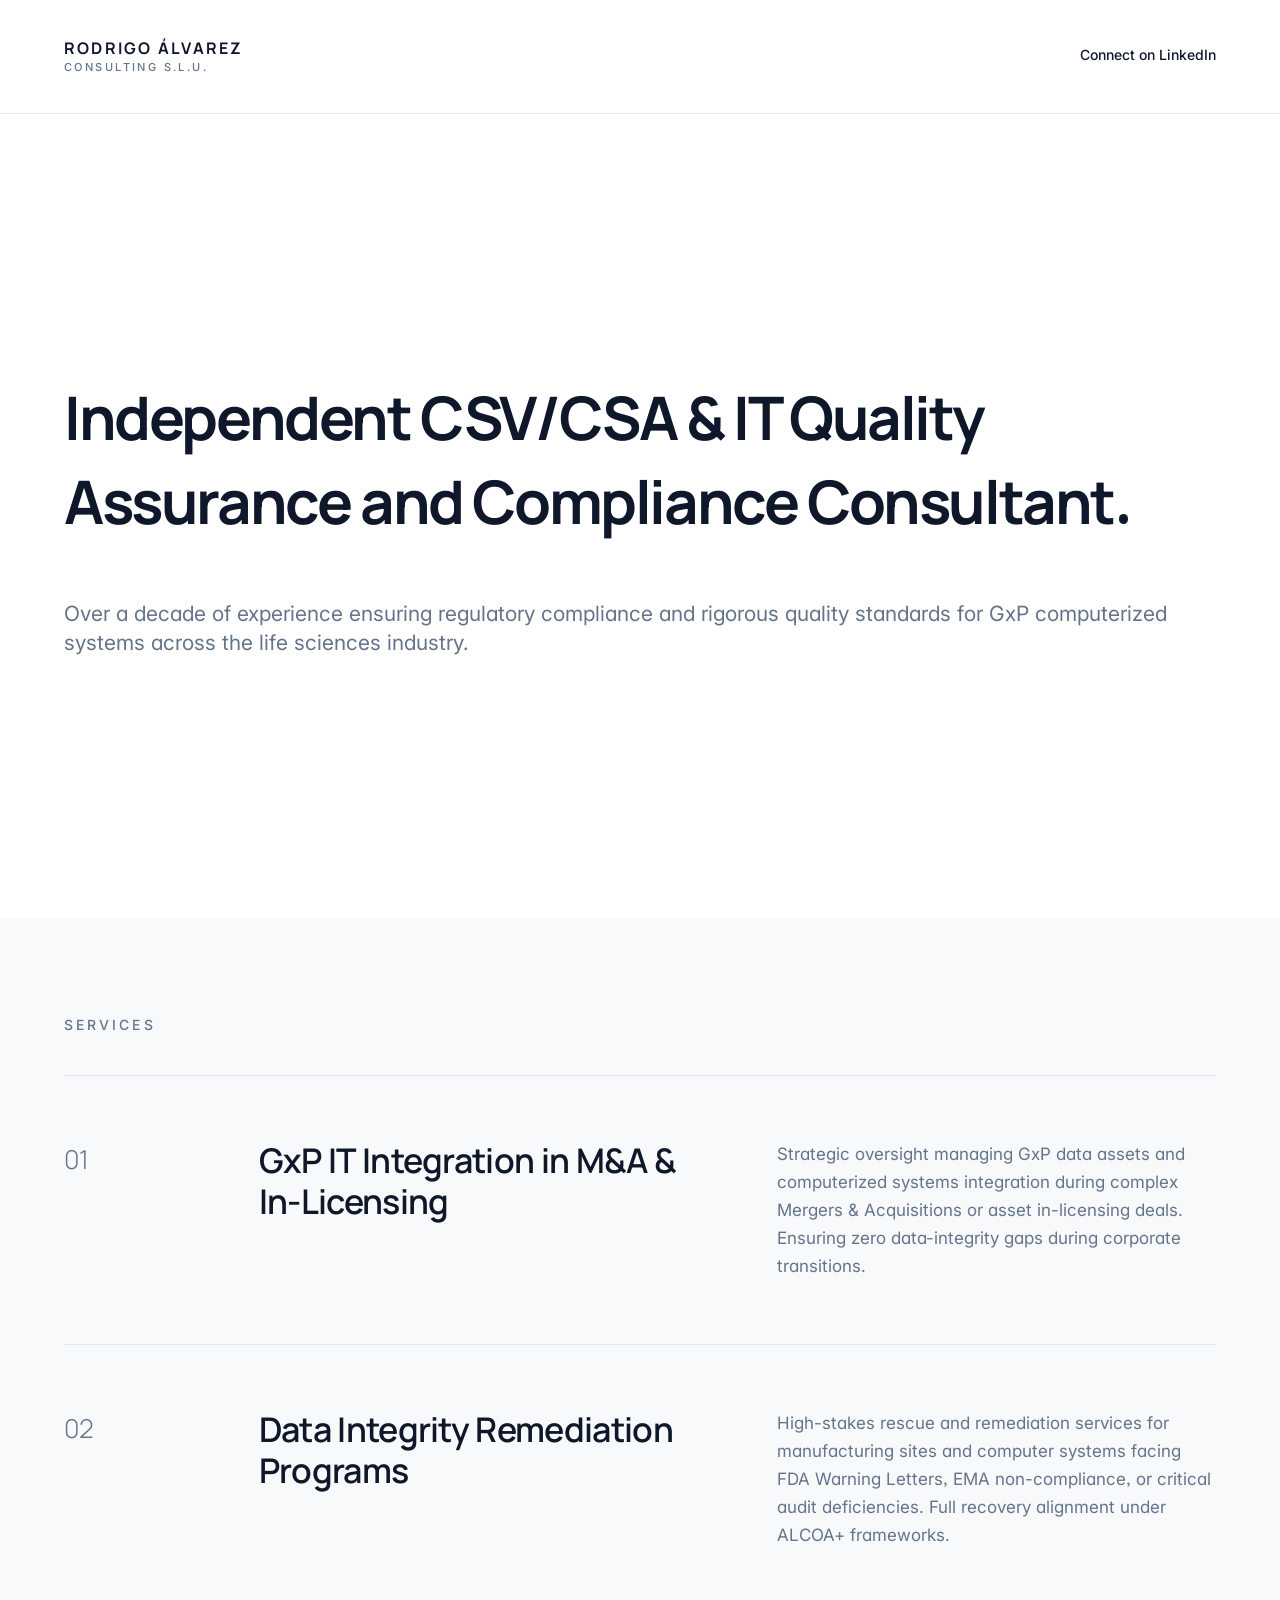
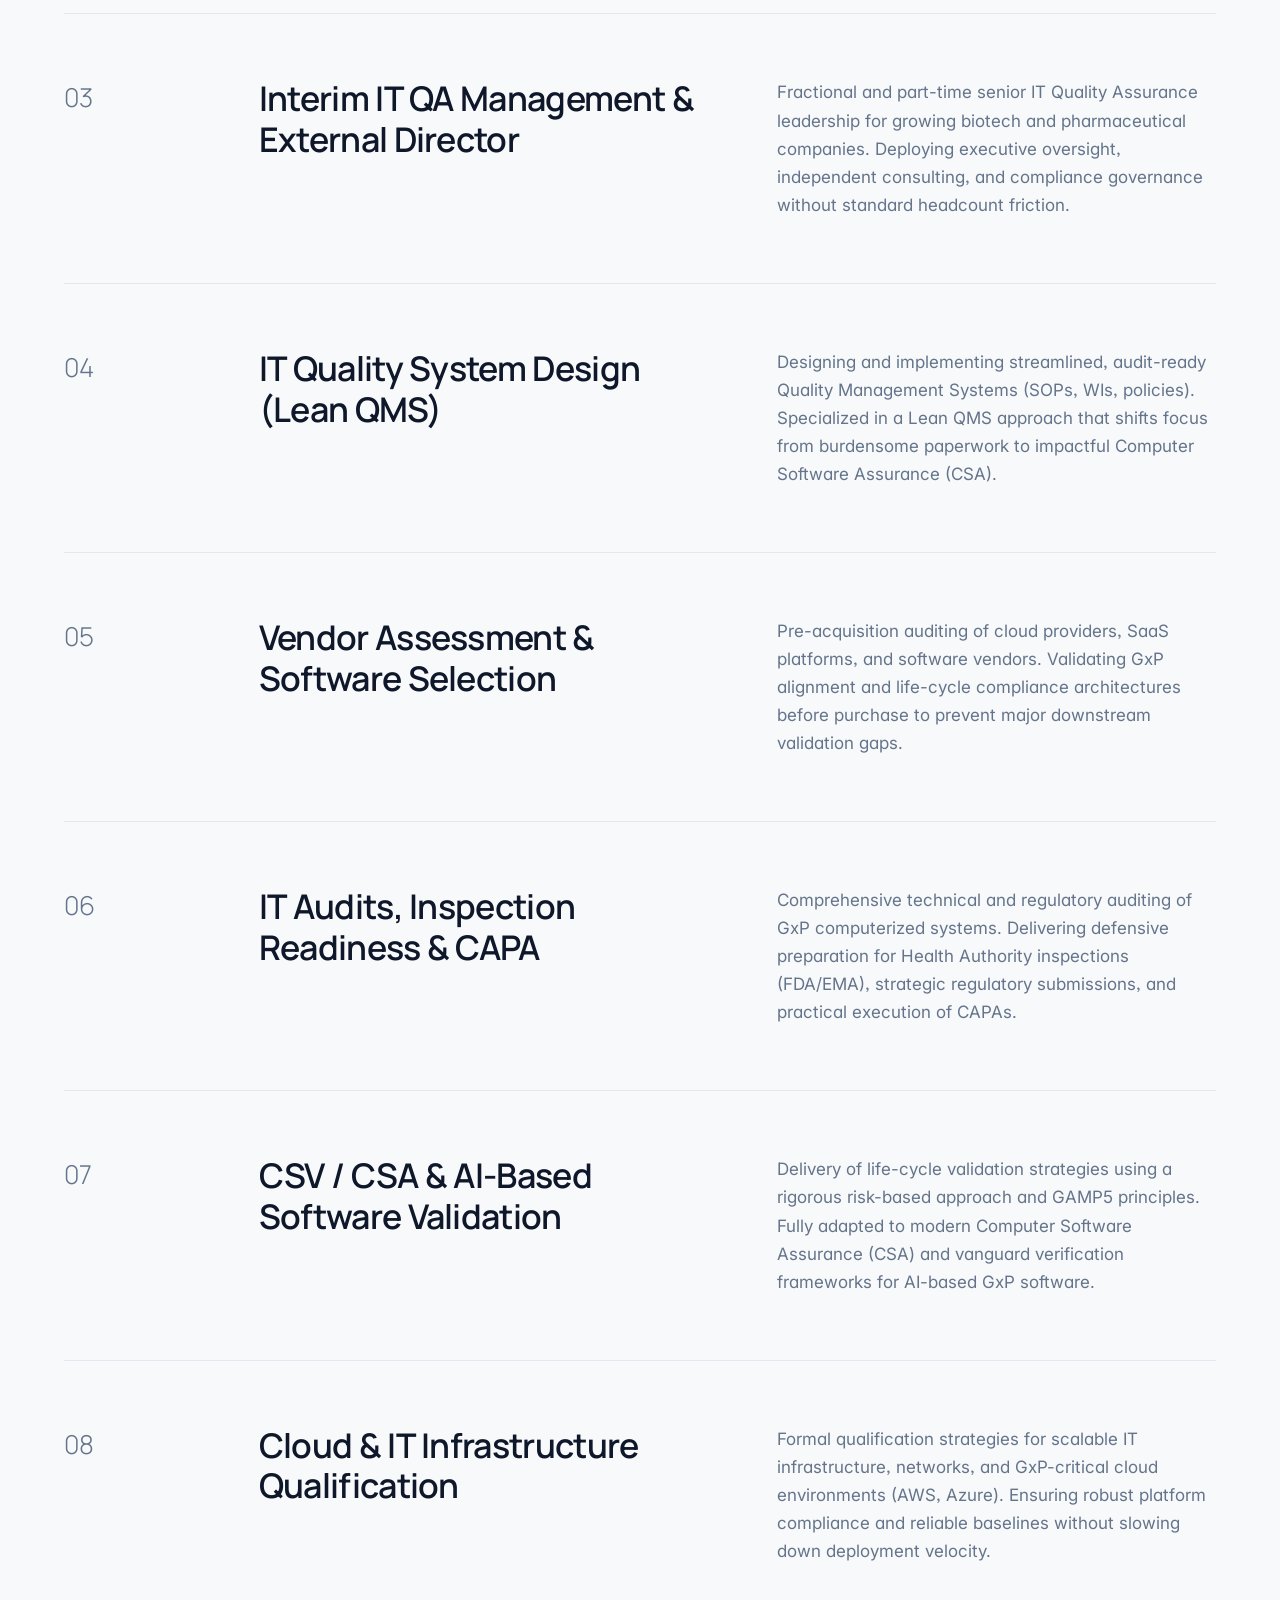
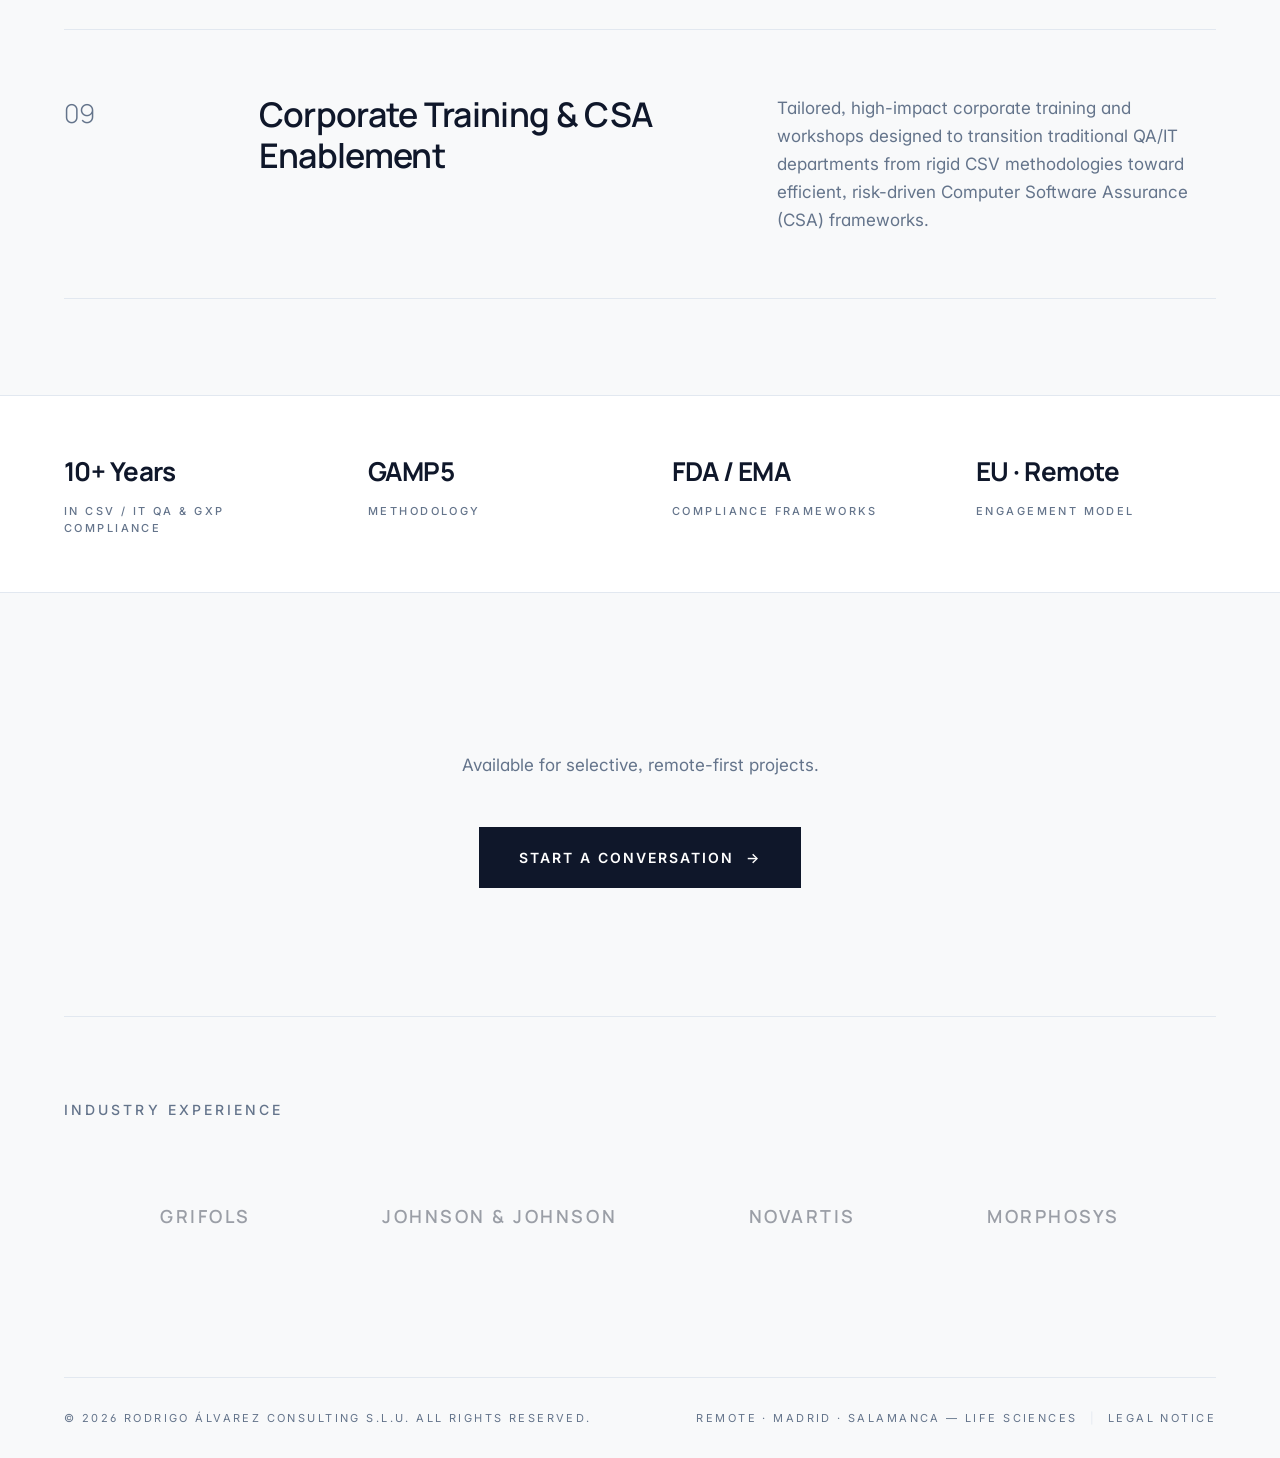
==== commit 00c9dfd3: "Add files via upload" ====
--- a/index.html
+++ b/index.html
@@ -1 +1 @@
-<!doctype html><html lang="en"><head><meta charset="utf-8"/><meta name="viewport" content="width=device-width,initial-scale=1"/><meta name="theme-color" content="#0F172A"/><link rel="icon" href="data:image/svg+xml,<svg xmlns=%22http://www.w3.org/2000/svg%22 viewBox=%220 0 100 100%22><text y=%22.9em%22 font-size=%2290%22 font-family=%22sans-serif%22 font-weight=%22900%22 fill=%22%230F172A%22>R</text></svg>"/><title>Rodrigo Álvarez Consulting</title><meta name="description" content="Independent CSV & IT Quality Assurance Consultant. Nearly a decade of experience ensuring regulatory compliance, data integrity, and cloud validation for the life sciences industry."/><link rel="preconnect" href="https://fonts.googleapis.com"/><link rel="preconnect" href="https://fonts.gstatic.com" crossorigin/><link href="https://fonts.googleapis.com/css2?family=Inter:wght@300;400;500;600;700;800;900&family=Manrope:wght@300;400;500;600;700;800&display=swap" rel="stylesheet"/><script>!function(n){if("/"===n.search[1]){var a=n.search.slice(1).split("&").map(function(n){return n.replace(/~and~/g,"&")}).join("?");window.history.replaceState(null,null,n.pathname.slice(0,-1)+a+n.hash)}}(window.location)</script><script defer="defer" src="./static/js/main.a89c5cf1.js"></script><link href="./static/css/main.bf58c521.css" rel="stylesheet"></head><body><noscript>You need to enable JavaScript to run this app.</noscript><div id="root"></div></body></html>+<!doctype html><html lang="en"><head><meta charset="utf-8"/><meta name="viewport" content="width=device-width,initial-scale=1"/><meta name="theme-color" content="#0F172A"/><link rel="icon" href="data:image/svg+xml,<svg xmlns=%22http://www.w3.org/2000/svg%22 viewBox=%220 0 100 100%22><text y=%22.9em%22 font-size=%2290%22 font-family=%22sans-serif%22 font-weight=%22900%22 fill=%22%230F172A%22>R</text></svg>"/><title>Rodrigo Álvarez Consulting</title><meta name="description" content="Independent CSV & IT Quality Assurance Consultant. Nearly a decade of experience ensuring regulatory compliance, data integrity, and cloud validation for the life sciences industry."/><link rel="preconnect" href="https://fonts.googleapis.com"/><link rel="preconnect" href="https://fonts.gstatic.com" crossorigin/><link href="https://fonts.googleapis.com/css2?family=Inter:wght@300;400;500;600;700;800;900&family=Manrope:wght@300;400;500;600;700;800&display=swap" rel="stylesheet"/><script>!function(n){if("/"===n.search[1]){var a=n.search.slice(1).split("&").map(function(n){return n.replace(/~and~/g,"&")}).join("?");window.history.replaceState(null,null,n.pathname.slice(0,-1)+a+n.hash)}}(window.location)</script><script defer="defer" src="./static/js/main.10105958.js"></script><link href="./static/css/main.bf58c521.css" rel="stylesheet"></head><body><noscript>You need to enable JavaScript to run this app.</noscript><div id="root"></div></body></html>
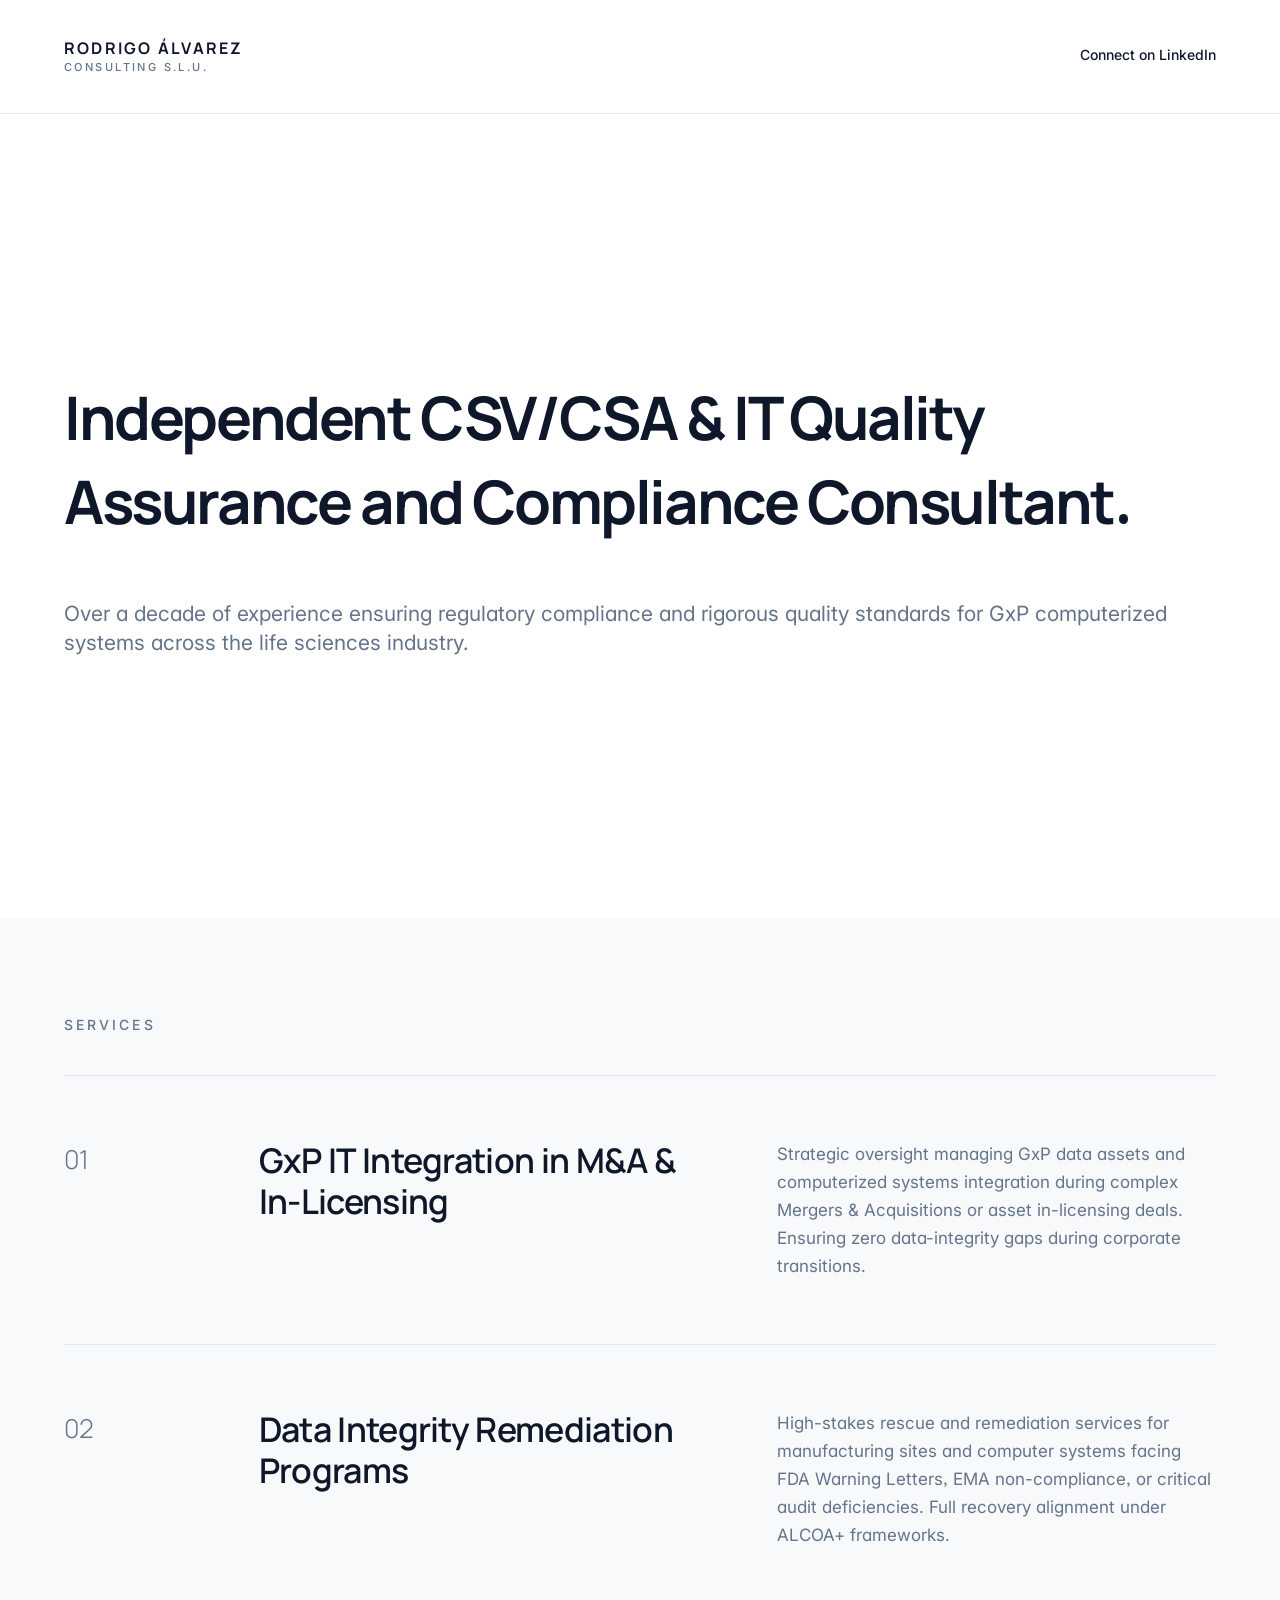
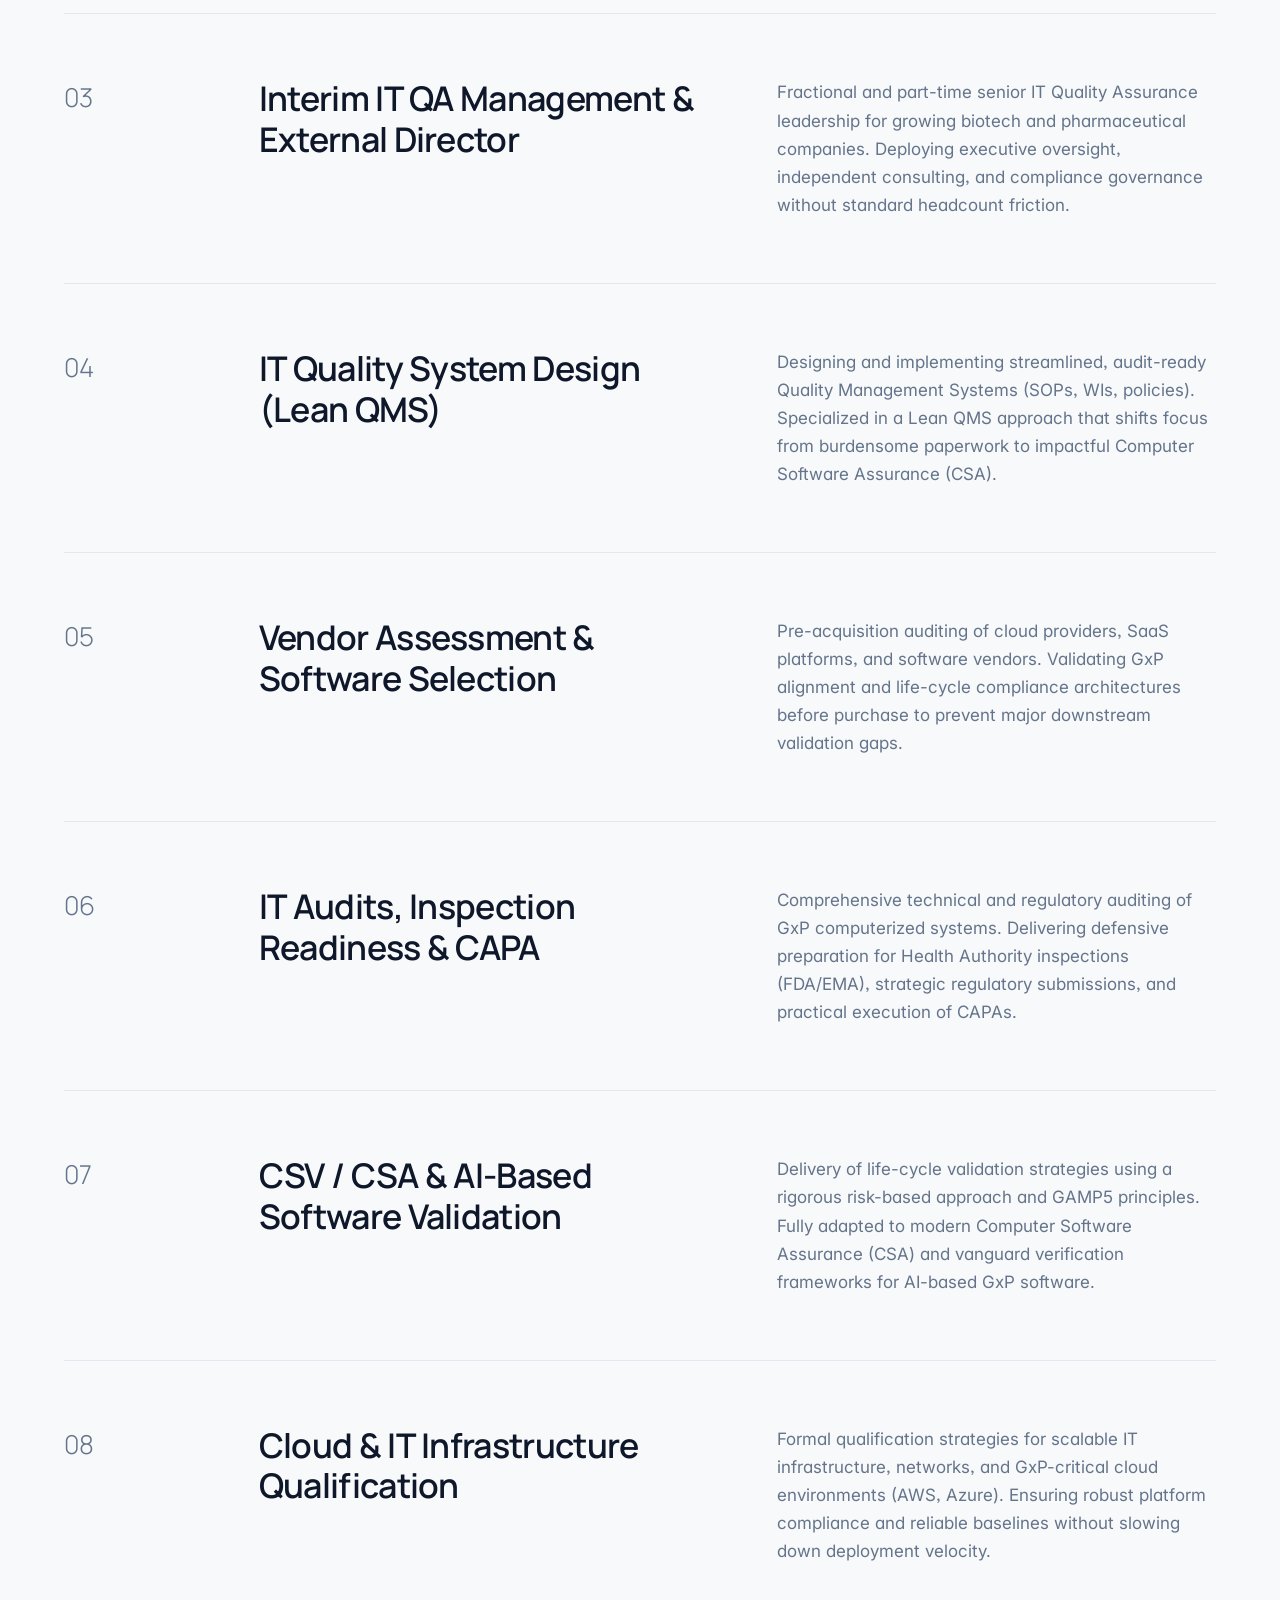
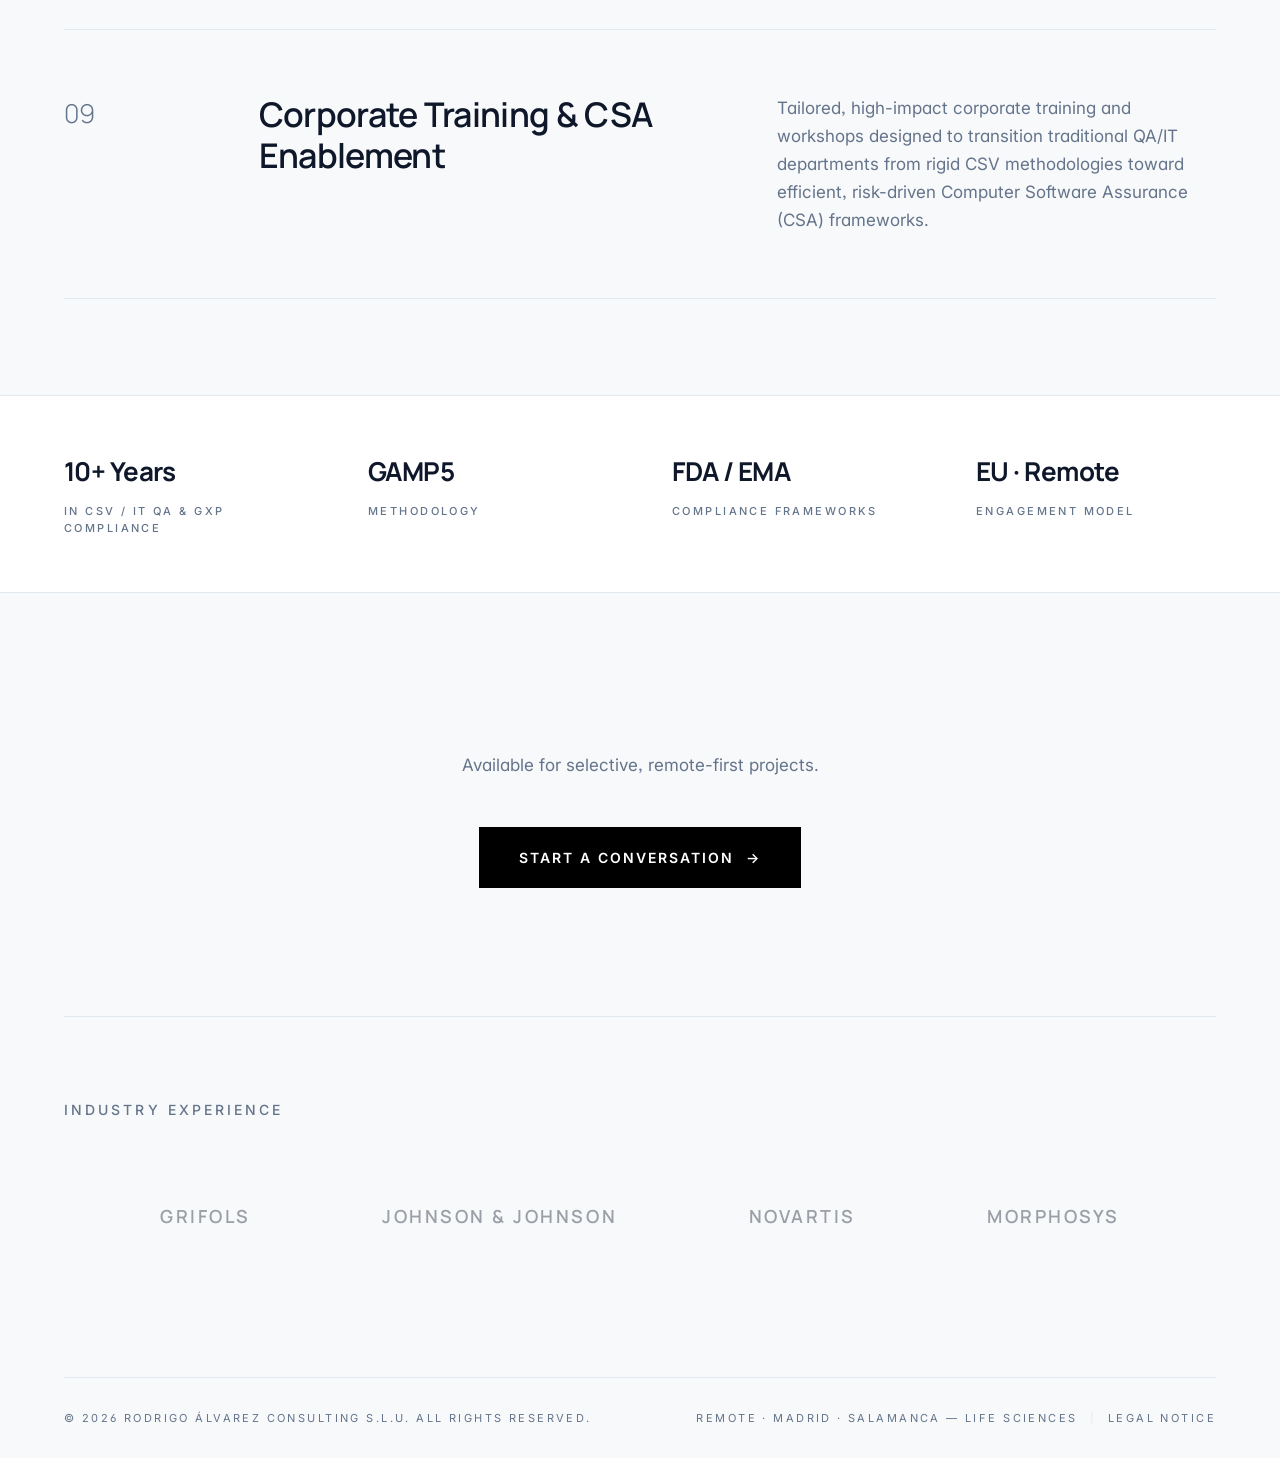
==== commit 0de96901: "new version" ====
--- a/index.html
+++ b/index.html
@@ -1 +1 @@
-<!doctype html><html lang="en"><head><meta charset="utf-8"/><meta name="viewport" content="width=device-width,initial-scale=1"/><meta name="theme-color" content="#0F172A"/><link rel="icon" href="data:image/svg+xml,<svg xmlns=%22http://www.w3.org/2000/svg%22 viewBox=%220 0 100 100%22><text y=%22.9em%22 font-size=%2290%22 font-family=%22sans-serif%22 font-weight=%22900%22 fill=%22%230F172A%22>R</text></svg>"/><title>Rodrigo Álvarez Consulting</title><meta name="description" content="Independent CSV & IT Quality Assurance Consultant. Nearly a decade of experience ensuring regulatory compliance, data integrity, and cloud validation for the life sciences industry."/><link rel="preconnect" href="https://fonts.googleapis.com"/><link rel="preconnect" href="https://fonts.gstatic.com" crossorigin/><link href="https://fonts.googleapis.com/css2?family=Inter:wght@300;400;500;600;700;800;900&family=Manrope:wght@300;400;500;600;700;800&display=swap" rel="stylesheet"/><script>!function(n){if("/"===n.search[1]){var a=n.search.slice(1).split("&").map(function(n){return n.replace(/~and~/g,"&")}).join("?");window.history.replaceState(null,null,n.pathname.slice(0,-1)+a+n.hash)}}(window.location)</script><script defer="defer" src="./static/js/main.10105958.js"></script><link href="./static/css/main.bf58c521.css" rel="stylesheet"></head><body><noscript>You need to enable JavaScript to run this app.</noscript><div id="root"></div></body></html>+<!doctype html><html lang="en"><head><meta charset="utf-8"/><meta name="viewport" content="width=device-width,initial-scale=1"/><meta name="theme-color" content="#0F172A"/><link rel="icon" href="data:image/svg+xml,<svg xmlns=%22http://www.w3.org/2000/svg%22 viewBox=%220 0 100 100%22><text y=%22.9em%22 font-size=%2290%22 font-family=%22sans-serif%22 font-weight=%22900%22 fill=%22%230F172A%22>R</text></svg>"/><title>Rodrigo Álvarez Consulting</title><meta name="description" content="Independent CSV & IT Quality Assurance Consultant. Nearly a decade of experience ensuring regulatory compliance, data integrity, and cloud validation for the life sciences industry."/><link rel="preconnect" href="https://fonts.googleapis.com"/><link rel="preconnect" href="https://fonts.gstatic.com" crossorigin/><link href="https://fonts.googleapis.com/css2?family=Inter:wght@300;400;500;600;700;800;900&family=Manrope:wght@300;400;500;600;700;800&display=swap" rel="stylesheet"/><script>!function(n){if("/"===n.search[1]){var a=n.search.slice(1).split("&").map(function(n){return n.replace(/~and~/g,"&")}).join("?");window.history.replaceState(null,null,n.pathname.slice(0,-1)+a+n.hash)}}(window.location)</script><script defer="defer" src="./static/js/main.f6cf5b72.js"></script><link href="./static/css/main.cb510462.css" rel="stylesheet"></head><body><noscript>You need to enable JavaScript to run this app.</noscript><div id="root"></div></body></html>
--- a/static/css/main.cb510462.css
+++ b/static/css/main.cb510462.css
@@ -0,0 +1,4 @@
+*,:after,:before{--tw-border-spacing-x:0;--tw-border-spacing-y:0;--tw-translate-x:0;--tw-translate-y:0;--tw-rotate:0;--tw-skew-x:0;--tw-skew-y:0;--tw-scale-x:1;--tw-scale-y:1;--tw-pan-x: ;--tw-pan-y: ;--tw-pinch-zoom: ;--tw-scroll-snap-strictness:proximity;--tw-gradient-from-position: ;--tw-gradient-via-position: ;--tw-gradient-to-position: ;--tw-ordinal: ;--tw-slashed-zero: ;--tw-numeric-figure: ;--tw-numeric-spacing: ;--tw-numeric-fraction: ;--tw-ring-inset: ;--tw-ring-offset-width:0px;--tw-ring-offset-color:#fff;--tw-ring-color:#3b82f680;--tw-ring-offset-shadow:0 0 #0000;--tw-ring-shadow:0 0 #0000;--tw-shadow:0 0 #0000;--tw-shadow-colored:0 0 #0000;--tw-blur: ;--tw-brightness: ;--tw-contrast: ;--tw-grayscale: ;--tw-hue-rotate: ;--tw-invert: ;--tw-saturate: ;--tw-sepia: ;--tw-drop-shadow: ;--tw-backdrop-blur: ;--tw-backdrop-brightness: ;--tw-backdrop-contrast: ;--tw-backdrop-grayscale: ;--tw-backdrop-hue-rotate: ;--tw-backdrop-invert: ;--tw-backdrop-opacity: ;--tw-backdrop-saturate: ;--tw-backdrop-sepia: ;--tw-contain-size: ;--tw-contain-layout: ;--tw-contain-paint: ;--tw-contain-style: }::backdrop{--tw-border-spacing-x:0;--tw-border-spacing-y:0;--tw-translate-x:0;--tw-translate-y:0;--tw-rotate:0;--tw-skew-x:0;--tw-skew-y:0;--tw-scale-x:1;--tw-scale-y:1;--tw-pan-x: ;--tw-pan-y: ;--tw-pinch-zoom: ;--tw-scroll-snap-strictness:proximity;--tw-gradient-from-position: ;--tw-gradient-via-position: ;--tw-gradient-to-position: ;--tw-ordinal: ;--tw-slashed-zero: ;--tw-numeric-figure: ;--tw-numeric-spacing: ;--tw-numeric-fraction: ;--tw-ring-inset: ;--tw-ring-offset-width:0px;--tw-ring-offset-color:#fff;--tw-ring-color:#3b82f680;--tw-ring-offset-shadow:0 0 #0000;--tw-ring-shadow:0 0 #0000;--tw-shadow:0 0 #0000;--tw-shadow-colored:0 0 #0000;--tw-blur: ;--tw-brightness: ;--tw-contrast: ;--tw-grayscale: ;--tw-hue-rotate: ;--tw-invert: ;--tw-saturate: ;--tw-sepia: ;--tw-drop-shadow: ;--tw-backdrop-blur: ;--tw-backdrop-brightness: ;--tw-backdrop-contrast: ;--tw-backdrop-grayscale: ;--tw-backdrop-hue-rotate: ;--tw-backdrop-invert: ;--tw-backdrop-opacity: ;--tw-backdrop-saturate: ;--tw-backdrop-sepia: ;--tw-contain-size: ;--tw-contain-layout: ;--tw-contain-paint: ;--tw-contain-style: }/*
+! tailwindcss v3.4.17 | MIT License | https://tailwindcss.com
+*/*,:after,:before{border:0 solid #e5e7eb;box-sizing:border-box}:after,:before{--tw-content:""}:host,html{-webkit-text-size-adjust:100%;font-feature-settings:normal;-webkit-tap-highlight-color:transparent;font-family:ui-sans-serif,system-ui,sans-serif,Apple Color Emoji,Segoe UI Emoji,Segoe UI Symbol,Noto Color Emoji;font-variation-settings:normal;line-height:1.5;tab-size:4}body{line-height:inherit;margin:0}hr{border-top-width:1px;color:inherit;height:0}abbr:where([title]){-webkit-text-decoration:underline dotted;text-decoration:underline dotted}h1,h2,h3,h4,h5,h6{font-size:inherit;font-weight:inherit}a{color:inherit;text-decoration:inherit}b,strong{font-weight:bolder}code,kbd,pre,samp{font-feature-settings:normal;font-family:ui-monospace,SFMono-Regular,Menlo,Monaco,Consolas,Liberation Mono,Courier New,monospace;font-size:1em;font-variation-settings:normal}small{font-size:80%}sub,sup{font-size:75%;line-height:0;position:relative;vertical-align:initial}sub{bottom:-.25em}sup{top:-.5em}table{border-collapse:collapse;border-color:inherit;text-indent:0}button,input,optgroup,select,textarea{font-feature-settings:inherit;color:inherit;font-family:inherit;font-size:100%;font-variation-settings:inherit;font-weight:inherit;letter-spacing:inherit;line-height:inherit;margin:0;padding:0}button,select{text-transform:none}button,input:where([type=button]),input:where([type=reset]),input:where([type=submit]){-webkit-appearance:button;background-color:initial;background-image:none}:-moz-focusring{outline:auto}:-moz-ui-invalid{box-shadow:none}progress{vertical-align:initial}::-webkit-inner-spin-button,::-webkit-outer-spin-button{height:auto}[type=search]{-webkit-appearance:textfield;outline-offset:-2px}::-webkit-search-decoration{-webkit-appearance:none}::-webkit-file-upload-button{-webkit-appearance:button;font:inherit}summary{display:list-item}blockquote,dd,dl,figure,h1,h2,h3,h4,h5,h6,hr,p,pre{margin:0}fieldset{margin:0}fieldset,legend{padding:0}menu,ol,ul{list-style:none;margin:0;padding:0}dialog{padding:0}textarea{resize:vertical}input::placeholder,textarea::placeholder{color:#9ca3af;opacity:1}[role=button],button{cursor:pointer}:disabled{cursor:default}audio,canvas,embed,iframe,img,object,svg,video{display:block;vertical-align:middle}img,video{height:auto;max-width:100%}[hidden]:where(:not([hidden=until-found])){display:none}:root{--background:0 0% 100%;--foreground:222 47% 11%;--card:0 0% 100%;--card-foreground:222 47% 11%;--popover:0 0% 100%;--popover-foreground:222 47% 11%;--primary:222 47% 11%;--primary-foreground:0 0% 100%;--secondary:210 20% 98%;--secondary-foreground:222 47% 11%;--muted:210 20% 98%;--muted-foreground:215 16% 47%;--accent:210 20% 98%;--accent-foreground:222 47% 11%;--destructive:0 84% 60%;--destructive-foreground:0 0% 98%;--border:214 32% 91%;--input:214 32% 91%;--ring:222 47% 11%;--radius:0.5rem}*{border-color:#e1e7ef;border-color:hsl(var(--border))}body{background-color:#fff;background-color:hsl(var(--background));color:#0f1729;color:hsl(var(--foreground))}.sr-only{clip:rect(0,0,0,0);border-width:0;height:1px;margin:-1px;overflow:hidden;padding:0;position:absolute;white-space:nowrap;width:1px}.pointer-events-none{pointer-events:none}.pointer-events-auto{pointer-events:auto}.visible{visibility:visible}.invisible{visibility:hidden}.fixed{position:fixed}.absolute{position:absolute}.relative{position:relative}.inset-0{inset:0}.inset-x-0{left:0;right:0}.inset-y-0{bottom:0;top:0}.-bottom-12{bottom:-3rem}.-left-12{left:-3rem}.-right-12{right:-3rem}.-top-12{top:-3rem}.bottom-0{bottom:0}.left-0{left:0}.left-1{left:.25rem}.left-1\/2{left:50%}.left-2{left:.5rem}.left-\[50\%\]{left:50%}.right-0{right:0}.right-1{right:.25rem}.right-2{right:.5rem}.right-4{right:1rem}.top-0{top:0}.top-1{top:.25rem}.top-1\/2{top:50%}.top-4{top:1rem}.top-\[1px\]{top:1px}.top-\[50\%\]{top:50%}.top-\[60\%\]{top:60%}.top-full{top:100%}.z-10{z-index:10}.z-50{z-index:50}.z-\[100\]{z-index:100}.z-\[1\]{z-index:1}.-mx-1{margin-left:-.25rem;margin-right:-.25rem}.mx-auto{margin-left:auto;margin-right:auto}.my-1{margin-bottom:.25rem;margin-top:.25rem}.-ml-4{margin-left:-1rem}.-mt-4{margin-top:-1rem}.mb-1{margin-bottom:.25rem}.mb-12{margin-bottom:3rem}.mb-8{margin-bottom:2rem}.ml-1{margin-left:.25rem}.ml-\[0\.08em\]{margin-left:.08em}.ml-auto{margin-left:auto}.mr-2{margin-right:.5rem}.mt-1{margin-top:.25rem}.mt-1\.5{margin-top:.375rem}.mt-10{margin-top:2.5rem}.mt-2{margin-top:.5rem}.mt-24{margin-top:6rem}.mt-4{margin-top:1rem}.mt-auto{margin-top:auto}.block{display:block}.inline-block{display:inline-block}.flex{display:flex}.inline-flex{display:inline-flex}.table{display:table}.grid{display:grid}.hidden{display:none}.aspect-square{aspect-ratio:1/1}.h-1\.5{height:.375rem}.h-10{height:2.5rem}.h-12{height:3rem}.h-2{height:.5rem}.h-2\.5{height:.625rem}.h-3{height:.75rem}.h-3\.5{height:.875rem}.h-4{height:1rem}.h-5{height:1.25rem}.h-7{height:1.75rem}.h-8{height:2rem}.h-9{height:2.25rem}.h-\[0\.16em\]{height:.16em}.h-\[1px\]{height:1px}.h-\[var\(--radix-navigation-menu-viewport-height\)\]{height:var(--radix-navigation-menu-viewport-height)}.h-\[var\(--radix-select-trigger-height\)\]{height:var(--radix-select-trigger-height)}.h-auto{height:auto}.h-full{height:100%}.h-px{height:1px}.max-h-\[--radix-context-menu-content-available-height\]{max-height:var(--radix-context-menu-content-available-height)}.max-h-\[--radix-select-content-available-height\]{max-height:var(--radix-select-content-available-height)}.max-h-\[300px\]{max-height:300px}.max-h-\[var\(--radix-dropdown-menu-content-available-height\)\]{max-height:var(--radix-dropdown-menu-content-available-height)}.max-h-screen{max-height:100vh}.min-h-\[60px\]{min-height:60px}.min-h-\[calc\(100vh-96px\)\]{min-height:calc(100vh - 96px)}.min-h-screen{min-height:100vh}.w-10{width:2.5rem}.w-2{width:.5rem}.w-2\.5{width:.625rem}.w-3{width:.75rem}.w-3\.5{width:.875rem}.w-3\/4{width:75%}.w-4{width:1rem}.w-64{width:16rem}.w-7{width:1.75rem}.w-72{width:18rem}.w-8{width:2rem}.w-9{width:2.25rem}.w-\[0\.16em\]{width:.16em}.w-\[100px\]{width:100px}.w-\[1px\]{width:1px}.w-full{width:100%}.w-max{width:-webkit-max-content;width:max-content}.w-px{width:1px}.min-w-0{min-width:0}.min-w-10{min-width:2.5rem}.min-w-8{min-width:2rem}.min-w-9{min-width:2.25rem}.min-w-\[12rem\]{min-width:12rem}.min-w-\[8rem\]{min-width:8rem}.min-w-\[var\(--radix-select-trigger-width\)\]{min-width:var(--radix-select-trigger-width)}.max-w-\[1280px\]{max-width:1280px}.max-w-\[52ch\]{max-width:52ch}.max-w-lg{max-width:32rem}.max-w-max{max-width:-webkit-max-content;max-width:max-content}.flex-1{flex:1 1}.shrink-0{flex-shrink:0}.grow{flex-grow:1}.grow-0{flex-grow:0}.basis-full{flex-basis:100%}.caption-bottom{caption-side:bottom}.border-collapse{border-collapse:collapse}.origin-\[--radix-context-menu-content-transform-origin\]{transform-origin:var(--radix-context-menu-content-transform-origin)}.origin-\[--radix-dropdown-menu-content-transform-origin\]{transform-origin:var(--radix-dropdown-menu-content-transform-origin)}.origin-\[--radix-hover-card-content-transform-origin\]{transform-origin:var(--radix-hover-card-content-transform-origin)}.origin-\[--radix-menubar-content-transform-origin\]{transform-origin:var(--radix-menubar-content-transform-origin)}.origin-\[--radix-popover-content-transform-origin\]{transform-origin:var(--radix-popover-content-transform-origin)}.origin-\[--radix-select-content-transform-origin\]{transform-origin:var(--radix-select-content-transform-origin)}.origin-\[--radix-tooltip-content-transform-origin\]{transform-origin:var(--radix-tooltip-content-transform-origin)}.-translate-x-1\/2{--tw-translate-x:-50%}.-translate-x-1\/2,.-translate-y-1\/2{transform:translate(var(--tw-translate-x),var(--tw-translate-y)) rotate(var(--tw-rotate)) skewX(var(--tw-skew-x)) skewY(var(--tw-skew-y)) scaleX(var(--tw-scale-x)) scaleY(var(--tw-scale-y))}.-translate-y-1\/2{--tw-translate-y:-50%}.translate-x-0{--tw-translate-x:0px}.translate-x-0,.translate-x-\[-50\%\]{transform:translate(var(--tw-translate-x),var(--tw-translate-y)) rotate(var(--tw-rotate)) skewX(var(--tw-skew-x)) skewY(var(--tw-skew-y)) scaleX(var(--tw-scale-x)) scaleY(var(--tw-scale-y))}.translate-x-\[-50\%\]{--tw-translate-x:-50%}.translate-y-\[-50\%\]{--tw-translate-y:-50%}.rotate-45,.translate-y-\[-50\%\]{transform:translate(var(--tw-translate-x),var(--tw-translate-y)) rotate(var(--tw-rotate)) skewX(var(--tw-skew-x)) skewY(var(--tw-skew-y)) scaleX(var(--tw-scale-x)) scaleY(var(--tw-scale-y))}.rotate-45{--tw-rotate:45deg}.rotate-90{--tw-rotate:90deg}.rotate-90,.transform{transform:translate(var(--tw-translate-x),var(--tw-translate-y)) rotate(var(--tw-rotate)) skewX(var(--tw-skew-x)) skewY(var(--tw-skew-y)) scaleX(var(--tw-scale-x)) scaleY(var(--tw-scale-y))}@keyframes pulse{50%{opacity:.5}}.animate-pulse{animation:pulse 2s cubic-bezier(.4,0,.6,1) infinite}.cursor-default{cursor:default}.cursor-pointer{cursor:pointer}.touch-none{touch-action:none}.select-none{-webkit-user-select:none;user-select:none}.scroll-mt-24{scroll-margin-top:6rem}.list-none{list-style-type:none}.grid-cols-1{grid-template-columns:repeat(1,minmax(0,1fr))}.grid-cols-2{grid-template-columns:repeat(2,minmax(0,1fr))}.flex-row{flex-direction:row}.flex-col{flex-direction:column}.flex-col-reverse{flex-direction:column-reverse}.flex-wrap{flex-wrap:wrap}.items-start{align-items:flex-start}.items-end{align-items:flex-end}.items-center{align-items:center}.justify-center{justify-content:center}.justify-between{justify-content:space-between}.gap-1{gap:.25rem}.gap-1\.5{gap:.375rem}.gap-12{gap:3rem}.gap-2{gap:.5rem}.gap-3{gap:.75rem}.gap-4{gap:1rem}.gap-6{gap:1.5rem}.gap-x-3{column-gap:.75rem}.gap-x-8{column-gap:2rem}.gap-y-1{row-gap:.25rem}.gap-y-8{row-gap:2rem}.space-x-1>:not([hidden])~:not([hidden]){--tw-space-x-reverse:0;margin-left:calc(.25rem*(1 - var(--tw-space-x-reverse)));margin-right:calc(.25rem*var(--tw-space-x-reverse))}.space-x-2>:not([hidden])~:not([hidden]){--tw-space-x-reverse:0;margin-left:calc(.5rem*(1 - var(--tw-space-x-reverse)));margin-right:calc(.5rem*var(--tw-space-x-reverse))}.space-y-1>:not([hidden])~:not([hidden]){--tw-space-y-reverse:0;margin-bottom:calc(.25rem*var(--tw-space-y-reverse));margin-top:calc(.25rem*(1 - var(--tw-space-y-reverse)))}.space-y-1\.5>:not([hidden])~:not([hidden]){--tw-space-y-reverse:0;margin-bottom:calc(.375rem*var(--tw-space-y-reverse));margin-top:calc(.375rem*(1 - var(--tw-space-y-reverse)))}.space-y-2>:not([hidden])~:not([hidden]){--tw-space-y-reverse:0;margin-bottom:calc(.5rem*var(--tw-space-y-reverse));margin-top:calc(.5rem*(1 - var(--tw-space-y-reverse)))}.space-y-4>:not([hidden])~:not([hidden]){--tw-space-y-reverse:0;margin-bottom:calc(1rem*var(--tw-space-y-reverse));margin-top:calc(1rem*(1 - var(--tw-space-y-reverse)))}.overflow-auto{overflow:auto}.overflow-hidden{overflow:hidden}.overflow-y-auto{overflow-y:auto}.overflow-x-hidden{overflow-x:hidden}.whitespace-nowrap{white-space:nowrap}.break-words{overflow-wrap:break-word}.rounded-\[inherit\]{border-radius:inherit}.rounded-full{border-radius:9999px}.rounded-lg{border-radius:.5rem;border-radius:var(--radius)}.rounded-md{border-radius:calc(.5rem - 2px);border-radius:calc(var(--radius) - 2px)}.rounded-none{border-radius:0}.rounded-sm{border-radius:calc(.5rem - 4px);border-radius:calc(var(--radius) - 4px)}.rounded-xl{border-radius:.75rem}.rounded-t-\[10px\]{border-top-left-radius:10px;border-top-right-radius:10px}.rounded-tl-sm{border-top-left-radius:calc(.5rem - 4px);border-top-left-radius:calc(var(--radius) - 4px)}.border{border-width:1px}.border-2{border-width:2px}.border-y{border-top-width:1px}.border-b,.border-y{border-bottom-width:1px}.border-l{border-left-width:1px}.border-r{border-right-width:1px}.border-t{border-top-width:1px}.border-\[\#E2E8F0\]{--tw-border-opacity:1;border-color:#e2e8f0;border-color:rgb(226 232 240/var(--tw-border-opacity,1))}.border-destructive{border-color:#ef4343;border-color:hsl(var(--destructive))}.border-destructive\/50{border-color:#ef434380;border-color:hsl(var(--destructive)/.5)}.border-input{border-color:#e1e7ef;border-color:hsl(var(--input))}.border-primary{border-color:#0f1729;border-color:hsl(var(--primary))}.border-primary\/50{border-color:#0f172980;border-color:hsl(var(--primary)/.5)}.border-transparent{border-color:#0000}.border-l-transparent{border-left-color:#0000}.border-t-transparent{border-top-color:#0000}.\!bg-black{--tw-bg-opacity:1!important;background-color:#000!important;background-color:rgb(0 0 0/var(--tw-bg-opacity,1))!important}.bg-\[\#0F172A\]{--tw-bg-opacity:1;background-color:#0f172a;background-color:rgb(15 23 42/var(--tw-bg-opacity,1))}.bg-\[\#F8F9FA\]{--tw-bg-opacity:1;background-color:#f8f9fa;background-color:rgb(248 249 250/var(--tw-bg-opacity,1))}.bg-accent{background-color:#f9fafb;background-color:hsl(var(--accent))}.bg-background{background-color:#fff;background-color:hsl(var(--background))}.bg-black\/80{background-color:#000c}.bg-border{background-color:#e1e7ef;background-color:hsl(var(--border))}.bg-card{background-color:#fff;background-color:hsl(var(--card))}.bg-destructive{background-color:#ef4343;background-color:hsl(var(--destructive))}.bg-foreground{background-color:#0f1729;background-color:hsl(var(--foreground))}.bg-muted{background-color:#f9fafb;background-color:hsl(var(--muted))}.bg-muted\/50{background-color:#f9fafb80;background-color:hsl(var(--muted)/.5)}.bg-popover{background-color:#fff;background-color:hsl(var(--popover))}.bg-primary{background-color:#0f1729;background-color:hsl(var(--primary))}.bg-primary\/10{background-color:#0f17291a;background-color:hsl(var(--primary)/.1)}.bg-primary\/20{background-color:#0f172933;background-color:hsl(var(--primary)/.2)}.bg-secondary{background-color:#f9fafb;background-color:hsl(var(--secondary))}.bg-transparent{background-color:initial}.bg-white{--tw-bg-opacity:1;background-color:#fff;background-color:rgb(255 255 255/var(--tw-bg-opacity,1))}.fill-current{fill:currentColor}.fill-primary{fill:#0f1729;fill:hsl(var(--primary))}.p-0{padding:0}.p-1{padding:.25rem}.p-2{padding:.5rem}.p-3{padding:.75rem}.p-4{padding:1rem}.p-6{padding:1.5rem}.p-\[1px\]{padding:1px}.px-1\.5{padding-left:.375rem;padding-right:.375rem}.px-10{padding-left:2.5rem;padding-right:2.5rem}.px-2{padding-left:.5rem;padding-right:.5rem}.px-2\.5{padding-left:.625rem;padding-right:.625rem}.px-3{padding-left:.75rem;padding-right:.75rem}.px-4{padding-left:1rem;padding-right:1rem}.px-6{padding-left:1.5rem;padding-right:1.5rem}.px-8{padding-left:2rem;padding-right:2rem}.py-0\.5{padding-bottom:.125rem;padding-top:.125rem}.py-1{padding-bottom:.25rem;padding-top:.25rem}.py-1\.5{padding-bottom:.375rem;padding-top:.375rem}.py-10{padding-bottom:2.5rem;padding-top:2.5rem}.py-12{padding-bottom:3rem;padding-top:3rem}.py-16{padding-bottom:4rem;padding-top:4rem}.py-2{padding-bottom:.5rem;padding-top:.5rem}.py-3{padding-bottom:.75rem;padding-top:.75rem}.py-4{padding-bottom:1rem;padding-top:1rem}.py-5{padding-bottom:1.25rem;padding-top:1.25rem}.py-6{padding-bottom:1.5rem;padding-top:1.5rem}.py-8{padding-bottom:2rem;padding-top:2rem}.pb-16{padding-bottom:4rem}.pb-4{padding-bottom:1rem}.pl-2{padding-left:.5rem}.pl-2\.5{padding-left:.625rem}.pl-4{padding-left:1rem}.pl-8{padding-left:2rem}.pr-2{padding-right:.5rem}.pr-2\.5{padding-right:.625rem}.pr-6{padding-right:1.5rem}.pr-8{padding-right:2rem}.pt-0{padding-top:0}.pt-1{padding-top:.25rem}.pt-16{padding-top:4rem}.pt-24{padding-top:6rem}.pt-4{padding-top:1rem}.text-left{text-align:left}.text-center{text-align:center}.align-baseline{vertical-align:initial}.align-middle{vertical-align:middle}.font-inter{font-family:Inter,system-ui,sans-serif}.font-manrope{font-family:Manrope,Inter,system-ui,sans-serif}.text-\[0\.8rem\]{font-size:.8rem}.text-\[10px\]{font-size:10px}.text-\[11px\]{font-size:11px}.text-\[12px\]{font-size:12px}.text-\[13px\]{font-size:13px}.text-\[15px\]{font-size:15px}.text-\[16px\]{font-size:16px}.text-\[20px\]{font-size:20px}.text-\[22px\]{font-size:22px}.text-\[24px\]{font-size:24px}.text-\[30px\]{font-size:30px}.text-\[32px\]{font-size:32px}.text-base{font-size:1rem;line-height:1.5rem}.text-lg{font-size:1.125rem;line-height:1.75rem}.text-sm{font-size:.875rem;line-height:1.25rem}.text-xs{font-size:.75rem;line-height:1rem}.font-bold{font-weight:700}.font-light{font-weight:300}.font-medium{font-weight:500}.font-normal{font-weight:400}.font-semibold{font-weight:600}.uppercase{text-transform:uppercase}.leading-\[1\.05\]{line-height:1.05}.leading-\[1\.2\]{line-height:1.2}.leading-\[1\.4\]{line-height:1.4}.leading-\[1\.5\]{line-height:1.5}.leading-\[1\.65\]{line-height:1.65}.leading-\[1\.6\]{line-height:1.6}.leading-none{line-height:1}.tracking-\[-0\.02em\]{letter-spacing:-.02em}.tracking-\[-0\.04em\]{letter-spacing:-.04em}.tracking-\[0\.08em\]{letter-spacing:.08em}.tracking-tight{letter-spacing:-.025em}.tracking-widest{letter-spacing:.1em}.\!text-white{--tw-text-opacity:1!important;color:#fff!important;color:rgb(255 255 255/var(--tw-text-opacity,1))!important}.text-\[\#0F172A\]{--tw-text-opacity:1;color:#0f172a;color:rgb(15 23 42/var(--tw-text-opacity,1))}.text-\[\#64748B\]{--tw-text-opacity:1;color:#64748b;color:rgb(100 116 139/var(--tw-text-opacity,1))}.text-\[\#E2E8F0\]{--tw-text-opacity:1;color:#e2e8f0;color:rgb(226 232 240/var(--tw-text-opacity,1))}.text-accent-foreground{color:#0f1729;color:hsl(var(--accent-foreground))}.text-card-foreground{color:#0f1729;color:hsl(var(--card-foreground))}.text-current{color:currentColor}.text-destructive{color:#ef4343;color:hsl(var(--destructive))}.text-destructive-foreground{color:#fafafa;color:hsl(var(--destructive-foreground))}.text-foreground{color:#0f1729;color:hsl(var(--foreground))}.text-foreground\/50{color:#0f172980;color:hsl(var(--foreground)/.5)}.text-muted-foreground{color:#65758b;color:hsl(var(--muted-foreground))}.text-popover-foreground{color:#0f1729;color:hsl(var(--popover-foreground))}.text-primary{color:#0f1729;color:hsl(var(--primary))}.text-primary-foreground{color:#fff;color:hsl(var(--primary-foreground))}.text-secondary-foreground{color:#0f1729;color:hsl(var(--secondary-foreground))}.underline{-webkit-text-decoration-line:underline;text-decoration-line:underline}.underline-offset-4,.underline-offset-\[4px\]{text-underline-offset:4px}.underline-offset-\[6px\]{text-underline-offset:6px}.antialiased{-webkit-font-smoothing:antialiased;-moz-osx-font-smoothing:grayscale}.opacity-0{opacity:0}.opacity-40{opacity:.4}.opacity-50{opacity:.5}.opacity-60{opacity:.6}.opacity-70{opacity:.7}.opacity-90{opacity:.9}.shadow{--tw-shadow:0 1px 3px 0 #0000001a,0 1px 2px -1px #0000001a;--tw-shadow-colored:0 1px 3px 0 var(--tw-shadow-color),0 1px 2px -1px var(--tw-shadow-color)}.shadow,.shadow-lg{box-shadow:0 0 #0000,0 0 #0000,var(--tw-shadow);box-shadow:var(--tw-ring-offset-shadow,0 0 #0000),var(--tw-ring-shadow,0 0 #0000),var(--tw-shadow)}.shadow-lg{--tw-shadow:0 10px 15px -3px #0000001a,0 4px 6px -4px #0000001a;--tw-shadow-colored:0 10px 15px -3px var(--tw-shadow-color),0 4px 6px -4px var(--tw-shadow-color)}.shadow-md{--tw-shadow:0 4px 6px -1px #0000001a,0 2px 4px -2px #0000001a;--tw-shadow-colored:0 4px 6px -1px var(--tw-shadow-color),0 2px 4px -2px var(--tw-shadow-color)}.shadow-md,.shadow-sm{box-shadow:0 0 #0000,0 0 #0000,var(--tw-shadow);box-shadow:var(--tw-ring-offset-shadow,0 0 #0000),var(--tw-ring-shadow,0 0 #0000),var(--tw-shadow)}.shadow-sm{--tw-shadow:0 1px 2px 0 #0000000d;--tw-shadow-colored:0 1px 2px 0 var(--tw-shadow-color)}.outline-none{outline:2px solid #0000;outline-offset:2px}.outline{outline-style:solid}.ring-0{--tw-ring-offset-shadow:var(--tw-ring-inset) 0 0 0 var(--tw-ring-offset-width) var(--tw-ring-offset-color);--tw-ring-shadow:var(--tw-ring-inset) 0 0 0 calc(var(--tw-ring-offset-width)) var(--tw-ring-color)}.ring-0,.ring-1{box-shadow:var(--tw-ring-offset-shadow),var(--tw-ring-shadow),0 0 #0000;box-shadow:var(--tw-ring-offset-shadow),var(--tw-ring-shadow),var(--tw-shadow,0 0 #0000)}.ring-1{--tw-ring-offset-shadow:var(--tw-ring-inset) 0 0 0 var(--tw-ring-offset-width) var(--tw-ring-offset-color);--tw-ring-shadow:var(--tw-ring-inset) 0 0 0 calc(1px + var(--tw-ring-offset-width)) var(--tw-ring-color)}.ring-ring{--tw-ring-color:hsl(var(--ring))}.ring-offset-background{--tw-ring-offset-color:hsl(var(--background))}.filter{filter:var(--tw-blur) var(--tw-brightness) var(--tw-contrast) var(--tw-grayscale) var(--tw-hue-rotate) var(--tw-invert) var(--tw-saturate) var(--tw-sepia) var(--tw-drop-shadow)}.transition{transition-duration:.15s;transition-property:color,background-color,border-color,fill,stroke,opacity,box-shadow,transform,filter,-webkit-text-decoration-color,-webkit-backdrop-filter;transition-property:color,background-color,border-color,text-decoration-color,fill,stroke,opacity,box-shadow,transform,filter,backdrop-filter;transition-property:color,background-color,border-color,text-decoration-color,fill,stroke,opacity,box-shadow,transform,filter,backdrop-filter,-webkit-text-decoration-color,-webkit-backdrop-filter;transition-timing-function:cubic-bezier(.4,0,.2,1)}.transition-all{transition-duration:.15s;transition-property:all;transition-timing-function:cubic-bezier(.4,0,.2,1)}.transition-colors{transition-duration:.15s;transition-property:color,background-color,border-color,fill,stroke,-webkit-text-decoration-color;transition-property:color,background-color,border-color,text-decoration-color,fill,stroke;transition-property:color,background-color,border-color,text-decoration-color,fill,stroke,-webkit-text-decoration-color;transition-timing-function:cubic-bezier(.4,0,.2,1)}.transition-opacity{transition-duration:.15s;transition-property:opacity;transition-timing-function:cubic-bezier(.4,0,.2,1)}.transition-transform{transition-duration:.15s;transition-property:transform;transition-timing-function:cubic-bezier(.4,0,.2,1)}.duration-1000{transition-duration:1s}.duration-200{transition-duration:.2s}.duration-300{transition-duration:.3s}.ease-in-out{transition-timing-function:cubic-bezier(.4,0,.2,1)}@keyframes enter{0%{opacity:1;opacity:var(--tw-enter-opacity,1);transform:translateZ(0) scaleX(1) rotate(0);transform:translate3d(var(--tw-enter-translate-x,0),var(--tw-enter-translate-y,0),0) scale3d(var(--tw-enter-scale,1),var(--tw-enter-scale,1),var(--tw-enter-scale,1)) rotate(var(--tw-enter-rotate,0))}}@keyframes exit{to{opacity:1;opacity:var(--tw-exit-opacity,1);transform:translateZ(0) scaleX(1) rotate(0);transform:translate3d(var(--tw-exit-translate-x,0),var(--tw-exit-translate-y,0),0) scale3d(var(--tw-exit-scale,1),var(--tw-exit-scale,1),var(--tw-exit-scale,1)) rotate(var(--tw-exit-rotate,0))}}.animate-in{--tw-enter-opacity:initial;--tw-enter-scale:initial;--tw-enter-rotate:initial;--tw-enter-translate-x:initial;--tw-enter-translate-y:initial;animation-duration:.15s;animation-name:enter}.fade-in-0{--tw-enter-opacity:0}.zoom-in-95{--tw-enter-scale:.95}.duration-1000{animation-duration:1s}.duration-200{animation-duration:.2s}.duration-300{animation-duration:.3s}.ease-in-out{animation-timing-function:cubic-bezier(.4,0,.2,1)}:root{--color-bg:#fff;--color-surface:#f8f9fa;--color-ink:#0f172a;--color-muted:#64748b;--color-line:#e2e8f0}body,html{-webkit-font-smoothing:antialiased;-moz-osx-font-smoothing:grayscale;font-feature-settings:"cv11" on,"ss01" on,"ss03" on;background-color:#fff;background-color:var(--color-bg);color:#0f172a;color:var(--color-ink);font-family:Inter,-apple-system,BlinkMacSystemFont,Segoe UI,Roboto,Helvetica,Arial,sans-serif;margin:0;padding:0;text-rendering:optimizeLegibility}::selection{background:#0f172a;color:#fff}.divider-line{background-color:#e2e8f0;background-color:var(--color-line)}.text-ink{color:#0f172a;color:var(--color-ink)}.text-muted-slate{color:#64748b;color:var(--color-muted)}.bg-clinical{background-color:#f8f9fa;background-color:var(--color-surface)}.tracking-brand{letter-spacing:.14em}.tracking-micro{letter-spacing:.22em}:focus-visible{outline:2px solid #0f172a;outline-offset:3px}.file\:border-0::-webkit-file-upload-button{border-width:0}.file\:border-0::file-selector-button{border-width:0}.file\:bg-transparent::-webkit-file-upload-button{background-color:initial}.file\:bg-transparent::file-selector-button{background-color:initial}.file\:text-sm::-webkit-file-upload-button{font-size:.875rem;line-height:1.25rem}.file\:text-sm::file-selector-button{font-size:.875rem;line-height:1.25rem}.file\:font-medium::-webkit-file-upload-button{font-weight:500}.file\:font-medium::file-selector-button{font-weight:500}.file\:text-foreground::-webkit-file-upload-button{color:#0f1729;color:hsl(var(--foreground))}.file\:text-foreground::file-selector-button{color:#0f1729;color:hsl(var(--foreground))}.placeholder\:text-muted-foreground::placeholder{color:#65758b;color:hsl(var(--muted-foreground))}.after\:absolute:after{content:var(--tw-content);position:absolute}.after\:inset-y-0:after{bottom:0;content:var(--tw-content);top:0}.after\:left-1\/2:after{content:var(--tw-content);left:50%}.after\:w-1:after{content:var(--tw-content);width:.25rem}.after\:-translate-x-1\/2:after{--tw-translate-x:-50%;content:var(--tw-content);transform:translate(var(--tw-translate-x),var(--tw-translate-y)) rotate(var(--tw-rotate)) skewX(var(--tw-skew-x)) skewY(var(--tw-skew-y)) scaleX(var(--tw-scale-x)) scaleY(var(--tw-scale-y))}.first\:rounded-l-md:first-child{border-bottom-left-radius:calc(.5rem - 2px);border-bottom-left-radius:calc(var(--radius) - 2px);border-top-left-radius:calc(.5rem - 2px);border-top-left-radius:calc(var(--radius) - 2px)}.first\:border-l:first-child{border-left-width:1px}.last\:rounded-r-md:last-child{border-bottom-right-radius:calc(.5rem - 2px);border-bottom-right-radius:calc(var(--radius) - 2px);border-top-right-radius:calc(.5rem - 2px);border-top-right-radius:calc(var(--radius) - 2px)}.focus-within\:relative:focus-within{position:relative}.focus-within\:z-20:focus-within{z-index:20}.hover\:\!bg-black:hover{--tw-bg-opacity:1!important;background-color:#000!important;background-color:rgb(0 0 0/var(--tw-bg-opacity,1))!important}.hover\:bg-accent:hover{background-color:#f9fafb;background-color:hsl(var(--accent))}.hover\:bg-destructive\/80:hover{background-color:#ef4343cc;background-color:hsl(var(--destructive)/.8)}.hover\:bg-destructive\/90:hover{background-color:#ef4343e6;background-color:hsl(var(--destructive)/.9)}.hover\:bg-muted:hover{background-color:#f9fafb;background-color:hsl(var(--muted))}.hover\:bg-muted\/50:hover{background-color:#f9fafb80;background-color:hsl(var(--muted)/.5)}.hover\:bg-primary:hover{background-color:#0f1729;background-color:hsl(var(--primary))}.hover\:bg-primary\/80:hover{background-color:#0f1729cc;background-color:hsl(var(--primary)/.8)}.hover\:bg-primary\/90:hover{background-color:#0f1729e6;background-color:hsl(var(--primary)/.9)}.hover\:bg-secondary:hover{background-color:#f9fafb;background-color:hsl(var(--secondary))}.hover\:bg-secondary\/80:hover{background-color:#f9fafbcc;background-color:hsl(var(--secondary)/.8)}.hover\:px-12:hover{padding-left:3rem;padding-right:3rem}.hover\:text-\[\#0F172A\]:hover{--tw-text-opacity:1;color:#0f172a;color:rgb(15 23 42/var(--tw-text-opacity,1))}.hover\:text-accent-foreground:hover{color:#0f1729;color:hsl(var(--accent-foreground))}.hover\:text-black:hover{--tw-text-opacity:1;color:#000;color:rgb(0 0 0/var(--tw-text-opacity,1))}.hover\:text-foreground:hover{color:#0f1729;color:hsl(var(--foreground))}.hover\:text-muted-foreground:hover{color:#65758b;color:hsl(var(--muted-foreground))}.hover\:text-primary-foreground:hover{color:#fff;color:hsl(var(--primary-foreground))}.hover\:underline:hover{-webkit-text-decoration-line:underline;text-decoration-line:underline}.hover\:opacity-100:hover{opacity:1}.focus\:bg-accent:focus{background-color:#f9fafb;background-color:hsl(var(--accent))}.focus\:bg-primary:focus{background-color:#0f1729;background-color:hsl(var(--primary))}.focus\:text-accent-foreground:focus{color:#0f1729;color:hsl(var(--accent-foreground))}.focus\:text-primary-foreground:focus{color:#fff;color:hsl(var(--primary-foreground))}.focus\:opacity-100:focus{opacity:1}.focus\:outline-none:focus{outline:2px solid #0000;outline-offset:2px}.focus\:ring-1:focus{--tw-ring-offset-shadow:var(--tw-ring-inset) 0 0 0 var(--tw-ring-offset-width) var(--tw-ring-offset-color);--tw-ring-shadow:var(--tw-ring-inset) 0 0 0 calc(1px + var(--tw-ring-offset-width)) var(--tw-ring-color)}.focus\:ring-1:focus,.focus\:ring-2:focus{box-shadow:var(--tw-ring-offset-shadow),var(--tw-ring-shadow),0 0 #0000;box-shadow:var(--tw-ring-offset-shadow),var(--tw-ring-shadow),var(--tw-shadow,0 0 #0000)}.focus\:ring-2:focus{--tw-ring-offset-shadow:var(--tw-ring-inset) 0 0 0 var(--tw-ring-offset-width) var(--tw-ring-offset-color);--tw-ring-shadow:var(--tw-ring-inset) 0 0 0 calc(2px + var(--tw-ring-offset-width)) var(--tw-ring-color)}.focus\:ring-ring:focus{--tw-ring-color:hsl(var(--ring))}.focus\:ring-offset-2:focus{--tw-ring-offset-width:2px}.focus-visible\:outline-none:focus-visible{outline:2px solid #0000;outline-offset:2px}.focus-visible\:ring-1:focus-visible{--tw-ring-offset-shadow:var(--tw-ring-inset) 0 0 0 var(--tw-ring-offset-width) var(--tw-ring-offset-color);--tw-ring-shadow:var(--tw-ring-inset) 0 0 0 calc(1px + var(--tw-ring-offset-width)) var(--tw-ring-color);box-shadow:var(--tw-ring-offset-shadow),var(--tw-ring-shadow),0 0 #0000;box-shadow:var(--tw-ring-offset-shadow),var(--tw-ring-shadow),var(--tw-shadow,0 0 #0000)}.focus-visible\:ring-2:focus-visible{--tw-ring-offset-shadow:var(--tw-ring-inset) 0 0 0 var(--tw-ring-offset-width) var(--tw-ring-offset-color);--tw-ring-shadow:var(--tw-ring-inset) 0 0 0 calc(2px + var(--tw-ring-offset-width)) var(--tw-ring-color);box-shadow:var(--tw-ring-offset-shadow),var(--tw-ring-shadow),0 0 #0000;box-shadow:var(--tw-ring-offset-shadow),var(--tw-ring-shadow),var(--tw-shadow,0 0 #0000)}.focus-visible\:ring-ring:focus-visible{--tw-ring-color:hsl(var(--ring))}.focus-visible\:ring-offset-1:focus-visible{--tw-ring-offset-width:1px}.focus-visible\:ring-offset-2:focus-visible{--tw-ring-offset-width:2px}.focus-visible\:ring-offset-background:focus-visible{--tw-ring-offset-color:hsl(var(--background))}.disabled\:pointer-events-none:disabled{pointer-events:none}.disabled\:cursor-not-allowed:disabled{cursor:not-allowed}.disabled\:opacity-50:disabled{opacity:.5}.group:hover .group-hover\:-translate-x-1{--tw-translate-x:-0.25rem}.group:hover .group-hover\:-translate-x-1,.group:hover .group-hover\:translate-x-1{transform:translate(var(--tw-translate-x),var(--tw-translate-y)) rotate(var(--tw-rotate)) skewX(var(--tw-skew-x)) skewY(var(--tw-skew-y)) scaleX(var(--tw-scale-x)) scaleY(var(--tw-scale-y))}.group:hover .group-hover\:translate-x-1{--tw-translate-x:0.25rem}.group:hover .group-hover\:opacity-100{opacity:1}.group.destructive .group-\[\.destructive\]\:border-muted\/40{border-color:#f9fafb66;border-color:hsl(var(--muted)/.4)}.group.toaster .group-\[\.toaster\]\:border-border{border-color:#e1e7ef;border-color:hsl(var(--border))}.group.toast .group-\[\.toast\]\:bg-muted{background-color:#f9fafb;background-color:hsl(var(--muted))}.group.toast .group-\[\.toast\]\:bg-primary{background-color:#0f1729;background-color:hsl(var(--primary))}.group.toaster .group-\[\.toaster\]\:bg-background{background-color:#fff;background-color:hsl(var(--background))}.group.destructive .group-\[\.destructive\]\:text-red-300{--tw-text-opacity:1;color:#fca5a5;color:rgb(252 165 165/var(--tw-text-opacity,1))}.group.toast .group-\[\.toast\]\:text-muted-foreground{color:#65758b;color:hsl(var(--muted-foreground))}.group.toast .group-\[\.toast\]\:text-primary-foreground{color:#fff;color:hsl(var(--primary-foreground))}.group.toaster .group-\[\.toaster\]\:text-foreground{color:#0f1729;color:hsl(var(--foreground))}.group.toaster .group-\[\.toaster\]\:shadow-lg{--tw-shadow:0 10px 15px -3px #0000001a,0 4px 6px -4px #0000001a;--tw-shadow-colored:0 10px 15px -3px var(--tw-shadow-color),0 4px 6px -4px var(--tw-shadow-color);box-shadow:0 0 #0000,0 0 #0000,var(--tw-shadow);box-shadow:var(--tw-ring-offset-shadow,0 0 #0000),var(--tw-ring-shadow,0 0 #0000),var(--tw-shadow)}.group.destructive .group-\[\.destructive\]\:hover\:border-destructive\/30:hover{border-color:#ef43434d;border-color:hsl(var(--destructive)/.3)}.group.destructive .group-\[\.destructive\]\:hover\:bg-destructive:hover{background-color:#ef4343;background-color:hsl(var(--destructive))}.group.destructive .group-\[\.destructive\]\:hover\:text-destructive-foreground:hover{color:#fafafa;color:hsl(var(--destructive-foreground))}.group.destructive .group-\[\.destructive\]\:hover\:text-red-50:hover{--tw-text-opacity:1;color:#fef2f2;color:rgb(254 242 242/var(--tw-text-opacity,1))}.group.destructive .group-\[\.destructive\]\:focus\:ring-destructive:focus{--tw-ring-color:hsl(var(--destructive))}.group.destructive .group-\[\.destructive\]\:focus\:ring-red-400:focus{--tw-ring-opacity:1;--tw-ring-color:rgb(248 113 113/var(--tw-ring-opacity,1))}.group.destructive .group-\[\.destructive\]\:focus\:ring-offset-red-600:focus{--tw-ring-offset-color:#dc2626}.peer:disabled~.peer-disabled\:cursor-not-allowed{cursor:not-allowed}.peer:disabled~.peer-disabled\:opacity-70{opacity:.7}.has-\[\:disabled\]\:opacity-50:has(:disabled){opacity:.5}.aria-selected\:bg-accent[aria-selected=true]{background-color:#f9fafb;background-color:hsl(var(--accent))}.aria-selected\:bg-accent\/50[aria-selected=true]{background-color:#f9fafb80;background-color:hsl(var(--accent)/.5)}.aria-selected\:text-accent-foreground[aria-selected=true]{color:#0f1729;color:hsl(var(--accent-foreground))}.aria-selected\:text-muted-foreground[aria-selected=true]{color:#65758b;color:hsl(var(--muted-foreground))}.aria-selected\:opacity-100[aria-selected=true]{opacity:1}.data-\[disabled\=true\]\:pointer-events-none[data-disabled=true],.data-\[disabled\]\:pointer-events-none[data-disabled]{pointer-events:none}.data-\[panel-group-direction\=vertical\]\:h-px[data-panel-group-direction=vertical]{height:1px}.data-\[panel-group-direction\=vertical\]\:w-full[data-panel-group-direction=vertical]{width:100%}.data-\[side\=bottom\]\:translate-y-1[data-side=bottom]{--tw-translate-y:0.25rem}.data-\[side\=bottom\]\:translate-y-1[data-side=bottom],.data-\[side\=left\]\:-translate-x-1[data-side=left]{transform:translate(var(--tw-translate-x),var(--tw-translate-y)) rotate(var(--tw-rotate)) skewX(var(--tw-skew-x)) skewY(var(--tw-skew-y)) scaleX(var(--tw-scale-x)) scaleY(var(--tw-scale-y))}.data-\[side\=left\]\:-translate-x-1[data-side=left]{--tw-translate-x:-0.25rem}.data-\[side\=right\]\:translate-x-1[data-side=right]{--tw-translate-x:0.25rem}.data-\[side\=right\]\:translate-x-1[data-side=right],.data-\[side\=top\]\:-translate-y-1[data-side=top]{transform:translate(var(--tw-translate-x),var(--tw-translate-y)) rotate(var(--tw-rotate)) skewX(var(--tw-skew-x)) skewY(var(--tw-skew-y)) scaleX(var(--tw-scale-x)) scaleY(var(--tw-scale-y))}.data-\[side\=top\]\:-translate-y-1[data-side=top]{--tw-translate-y:-0.25rem}.data-\[state\=checked\]\:translate-x-4[data-state=checked]{--tw-translate-x:1rem;transform:translate(var(--tw-translate-x),var(--tw-translate-y)) rotate(var(--tw-rotate)) skewX(var(--tw-skew-x)) skewY(var(--tw-skew-y)) scaleX(var(--tw-scale-x)) scaleY(var(--tw-scale-y))}.data-\[state\=unchecked\]\:translate-x-0[data-state=unchecked],.data-\[swipe\=cancel\]\:translate-x-0[data-swipe=cancel]{--tw-translate-x:0px;transform:translate(var(--tw-translate-x),var(--tw-translate-y)) rotate(var(--tw-rotate)) skewX(var(--tw-skew-x)) skewY(var(--tw-skew-y)) scaleX(var(--tw-scale-x)) scaleY(var(--tw-scale-y))}.data-\[swipe\=end\]\:translate-x-\[var\(--radix-toast-swipe-end-x\)\][data-swipe=end]{--tw-translate-x:var(--radix-toast-swipe-end-x)}.data-\[swipe\=end\]\:translate-x-\[var\(--radix-toast-swipe-end-x\)\][data-swipe=end],.data-\[swipe\=move\]\:translate-x-\[var\(--radix-toast-swipe-move-x\)\][data-swipe=move]{transform:translate(var(--tw-translate-x),var(--tw-translate-y)) rotate(var(--tw-rotate)) skewX(var(--tw-skew-x)) skewY(var(--tw-skew-y)) scaleX(var(--tw-scale-x)) scaleY(var(--tw-scale-y))}.data-\[swipe\=move\]\:translate-x-\[var\(--radix-toast-swipe-move-x\)\][data-swipe=move]{--tw-translate-x:var(--radix-toast-swipe-move-x)}@keyframes accordion-up{0%{height:var(--radix-accordion-content-height)}to{height:0}}.data-\[state\=closed\]\:animate-accordion-up[data-state=closed]{animation:accordion-up .2s ease-out}@keyframes accordion-down{0%{height:0}to{height:var(--radix-accordion-content-height)}}.data-\[state\=open\]\:animate-accordion-down[data-state=open]{animation:accordion-down .2s ease-out}.data-\[panel-group-direction\=vertical\]\:flex-col[data-panel-group-direction=vertical]{flex-direction:column}.data-\[selected\=true\]\:bg-accent[data-selected=true]{background-color:#f9fafb;background-color:hsl(var(--accent))}.data-\[state\=active\]\:bg-background[data-state=active]{background-color:#fff;background-color:hsl(var(--background))}.data-\[state\=checked\]\:bg-primary[data-state=checked]{background-color:#0f1729;background-color:hsl(var(--primary))}.data-\[state\=on\]\:bg-accent[data-state=on],.data-\[state\=open\]\:bg-accent[data-state=open]{background-color:#f9fafb;background-color:hsl(var(--accent))}.data-\[state\=open\]\:bg-accent\/50[data-state=open]{background-color:#f9fafb80;background-color:hsl(var(--accent)/.5)}.data-\[state\=open\]\:bg-secondary[data-state=open]{background-color:#f9fafb;background-color:hsl(var(--secondary))}.data-\[state\=selected\]\:bg-muted[data-state=selected]{background-color:#f9fafb;background-color:hsl(var(--muted))}.data-\[state\=unchecked\]\:bg-input[data-state=unchecked]{background-color:#e1e7ef;background-color:hsl(var(--input))}.data-\[placeholder\]\:text-muted-foreground[data-placeholder]{color:#65758b;color:hsl(var(--muted-foreground))}.data-\[selected\=true\]\:text-accent-foreground[data-selected=true]{color:#0f1729;color:hsl(var(--accent-foreground))}.data-\[state\=active\]\:text-foreground[data-state=active]{color:#0f1729;color:hsl(var(--foreground))}.data-\[state\=checked\]\:text-primary-foreground[data-state=checked]{color:#fff;color:hsl(var(--primary-foreground))}.data-\[state\=on\]\:text-accent-foreground[data-state=on],.data-\[state\=open\]\:text-accent-foreground[data-state=open]{color:#0f1729;color:hsl(var(--accent-foreground))}.data-\[state\=open\]\:text-muted-foreground[data-state=open]{color:#65758b;color:hsl(var(--muted-foreground))}.data-\[disabled\=true\]\:opacity-50[data-disabled=true],.data-\[disabled\]\:opacity-50[data-disabled]{opacity:.5}.data-\[state\=active\]\:shadow[data-state=active]{--tw-shadow:0 1px 3px 0 #0000001a,0 1px 2px -1px #0000001a;--tw-shadow-colored:0 1px 3px 0 var(--tw-shadow-color),0 1px 2px -1px var(--tw-shadow-color);box-shadow:0 0 #0000,0 0 #0000,var(--tw-shadow);box-shadow:var(--tw-ring-offset-shadow,0 0 #0000),var(--tw-ring-shadow,0 0 #0000),var(--tw-shadow)}.data-\[swipe\=move\]\:transition-none[data-swipe=move]{transition-property:none}.data-\[state\=closed\]\:duration-300[data-state=closed]{transition-duration:.3s}.data-\[state\=open\]\:duration-500[data-state=open]{transition-duration:.5s}.data-\[motion\^\=from-\]\:animate-in[data-motion^=from-],.data-\[state\=open\]\:animate-in[data-state=open],.data-\[state\=visible\]\:animate-in[data-state=visible]{--tw-enter-opacity:initial;--tw-enter-scale:initial;--tw-enter-rotate:initial;--tw-enter-translate-x:initial;--tw-enter-translate-y:initial;animation-duration:.15s;animation-name:enter}.data-\[motion\^\=to-\]\:animate-out[data-motion^=to-],.data-\[state\=closed\]\:animate-out[data-state=closed],.data-\[state\=hidden\]\:animate-out[data-state=hidden],.data-\[swipe\=end\]\:animate-out[data-swipe=end]{--tw-exit-opacity:initial;--tw-exit-scale:initial;--tw-exit-rotate:initial;--tw-exit-translate-x:initial;--tw-exit-translate-y:initial;animation-duration:.15s;animation-name:exit}.data-\[motion\^\=from-\]\:fade-in[data-motion^=from-]{--tw-enter-opacity:0}.data-\[motion\^\=to-\]\:fade-out[data-motion^=to-],.data-\[state\=closed\]\:fade-out-0[data-state=closed]{--tw-exit-opacity:0}.data-\[state\=closed\]\:fade-out-80[data-state=closed]{--tw-exit-opacity:0.8}.data-\[state\=hidden\]\:fade-out[data-state=hidden]{--tw-exit-opacity:0}.data-\[state\=open\]\:fade-in-0[data-state=open],.data-\[state\=visible\]\:fade-in[data-state=visible]{--tw-enter-opacity:0}.data-\[state\=closed\]\:zoom-out-95[data-state=closed]{--tw-exit-scale:.95}.data-\[state\=open\]\:zoom-in-90[data-state=open]{--tw-enter-scale:.9}.data-\[state\=open\]\:zoom-in-95[data-state=open]{--tw-enter-scale:.95}.data-\[motion\=from-end\]\:slide-in-from-right-52[data-motion=from-end]{--tw-enter-translate-x:13rem}.data-\[motion\=from-start\]\:slide-in-from-left-52[data-motion=from-start]{--tw-enter-translate-x:-13rem}.data-\[motion\=to-end\]\:slide-out-to-right-52[data-motion=to-end]{--tw-exit-translate-x:13rem}.data-\[motion\=to-start\]\:slide-out-to-left-52[data-motion=to-start]{--tw-exit-translate-x:-13rem}.data-\[side\=bottom\]\:slide-in-from-top-2[data-side=bottom]{--tw-enter-translate-y:-0.5rem}.data-\[side\=left\]\:slide-in-from-right-2[data-side=left]{--tw-enter-translate-x:0.5rem}.data-\[side\=right\]\:slide-in-from-left-2[data-side=right]{--tw-enter-translate-x:-0.5rem}.data-\[side\=top\]\:slide-in-from-bottom-2[data-side=top]{--tw-enter-translate-y:0.5rem}.data-\[state\=closed\]\:slide-out-to-bottom[data-state=closed]{--tw-exit-translate-y:100%}.data-\[state\=closed\]\:slide-out-to-left[data-state=closed]{--tw-exit-translate-x:-100%}.data-\[state\=closed\]\:slide-out-to-left-1\/2[data-state=closed]{--tw-exit-translate-x:-50%}.data-\[state\=closed\]\:slide-out-to-right-full[data-state=closed],.data-\[state\=closed\]\:slide-out-to-right[data-state=closed]{--tw-exit-translate-x:100%}.data-\[state\=closed\]\:slide-out-to-top[data-state=closed]{--tw-exit-translate-y:-100%}.data-\[state\=closed\]\:slide-out-to-top-\[48\%\][data-state=closed]{--tw-exit-translate-y:-48%}.data-\[state\=open\]\:slide-in-from-bottom[data-state=open]{--tw-enter-translate-y:100%}.data-\[state\=open\]\:slide-in-from-left[data-state=open]{--tw-enter-translate-x:-100%}.data-\[state\=open\]\:slide-in-from-left-1\/2[data-state=open]{--tw-enter-translate-x:-50%}.data-\[state\=open\]\:slide-in-from-right[data-state=open]{--tw-enter-translate-x:100%}.data-\[state\=open\]\:slide-in-from-top[data-state=open]{--tw-enter-translate-y:-100%}.data-\[state\=open\]\:slide-in-from-top-\[48\%\][data-state=open]{--tw-enter-translate-y:-48%}.data-\[state\=open\]\:slide-in-from-top-full[data-state=open]{--tw-enter-translate-y:-100%}.data-\[state\=closed\]\:duration-300[data-state=closed]{animation-duration:.3s}.data-\[state\=open\]\:duration-500[data-state=open]{animation-duration:.5s}.data-\[panel-group-direction\=vertical\]\:after\:left-0[data-panel-group-direction=vertical]:after{content:var(--tw-content);left:0}.data-\[panel-group-direction\=vertical\]\:after\:h-1[data-panel-group-direction=vertical]:after{content:var(--tw-content);height:.25rem}.data-\[panel-group-direction\=vertical\]\:after\:w-full[data-panel-group-direction=vertical]:after{content:var(--tw-content);width:100%}.data-\[panel-group-direction\=vertical\]\:after\:-translate-y-1\/2[data-panel-group-direction=vertical]:after{--tw-translate-y:-50%;content:var(--tw-content);transform:translate(var(--tw-translate-x),var(--tw-translate-y)) rotate(var(--tw-rotate)) skewX(var(--tw-skew-x)) skewY(var(--tw-skew-y)) scaleX(var(--tw-scale-x)) scaleY(var(--tw-scale-y))}.data-\[panel-group-direction\=vertical\]\:after\:translate-x-0[data-panel-group-direction=vertical]:after{--tw-translate-x:0px;content:var(--tw-content);transform:translate(var(--tw-translate-x),var(--tw-translate-y)) rotate(var(--tw-rotate)) skewX(var(--tw-skew-x)) skewY(var(--tw-skew-y)) scaleX(var(--tw-scale-x)) scaleY(var(--tw-scale-y))}.data-\[state\=open\]\:focus\:bg-accent:focus[data-state=open],.data-\[state\=open\]\:hover\:bg-accent:hover[data-state=open]{background-color:#f9fafb;background-color:hsl(var(--accent))}.group[data-state=open] .group-data-\[state\=open\]\:rotate-180{--tw-rotate:180deg;transform:translate(var(--tw-translate-x),var(--tw-translate-y)) rotate(var(--tw-rotate)) skewX(var(--tw-skew-x)) skewY(var(--tw-skew-y)) scaleX(var(--tw-scale-x)) scaleY(var(--tw-scale-y))}.dark\:border-destructive:is(.dark *){border-color:#ef4343;border-color:hsl(var(--destructive))}@media (min-width:640px){.sm\:bottom-0{bottom:0}.sm\:right-0{right:0}.sm\:top-auto{top:auto}.sm\:mb-10{margin-bottom:2.5rem}.sm\:mb-16{margin-bottom:4rem}.sm\:mt-0{margin-top:0}.sm\:mt-12{margin-top:3rem}.sm\:mt-14{margin-top:3.5rem}.sm\:mt-32{margin-top:8rem}.sm\:h-16{height:4rem}.sm\:max-w-sm{max-width:24rem}.sm\:flex-row{flex-direction:row}.sm\:flex-col{flex-direction:column}.sm\:items-center{align-items:center}.sm\:justify-end{justify-content:flex-end}.sm\:gap-2\.5{gap:.625rem}.sm\:space-x-2>:not([hidden])~:not([hidden]){--tw-space-x-reverse:0;margin-left:calc(.5rem*(1 - var(--tw-space-x-reverse)));margin-right:calc(.5rem*var(--tw-space-x-reverse))}.sm\:space-x-4>:not([hidden])~:not([hidden]){--tw-space-x-reverse:0;margin-left:calc(1rem*(1 - var(--tw-space-x-reverse)));margin-right:calc(1rem*var(--tw-space-x-reverse))}.sm\:space-y-0>:not([hidden])~:not([hidden]){--tw-space-y-reverse:0;margin-bottom:calc(0px*var(--tw-space-y-reverse));margin-top:calc(0px*(1 - var(--tw-space-y-reverse)))}.sm\:rounded-lg{border-radius:.5rem;border-radius:var(--radius)}.sm\:px-10{padding-left:2.5rem;padding-right:2.5rem}.sm\:py-14{padding-bottom:3.5rem;padding-top:3.5rem}.sm\:py-20{padding-top:5rem}.sm\:pb-20,.sm\:py-20{padding-bottom:5rem}.sm\:pt-20{padding-top:5rem}.sm\:pt-32{padding-top:8rem}.sm\:text-left{text-align:left}.sm\:text-\[11px\]{font-size:11px}.sm\:text-\[13px\]{font-size:13px}.sm\:text-\[14px\]{font-size:14px}.sm\:text-\[16px\]{font-size:16px}.sm\:text-\[17px\]{font-size:17px}.sm\:text-\[19px\]{font-size:19px}.sm\:text-\[24px\]{font-size:24px}.sm\:text-\[26px\]{font-size:26px}.sm\:text-\[30px\]{font-size:30px}.sm\:text-\[40px\]{font-size:40px}.sm\:text-\[52px\]{font-size:52px}.sm\:tracking-\[0\.12em\]{letter-spacing:.12em}.data-\[state\=open\]\:sm\:slide-in-from-bottom-full[data-state=open]{--tw-enter-translate-y:100%}}@media (min-width:768px){.md\:absolute{position:absolute}.md\:flex{display:flex}.md\:w-\[var\(--radix-navigation-menu-viewport-width\)\]{width:var(--radix-navigation-menu-viewport-width)}.md\:w-auto{width:auto}.md\:max-w-\[420px\]{max-width:420px}.md\:grid-cols-4{grid-template-columns:repeat(4,minmax(0,1fr))}.md\:flex-wrap{flex-wrap:wrap}.md\:items-start{align-items:flex-start}.md\:items-center{align-items:center}.md\:justify-between{justify-content:space-between}.md\:gap-x-12{column-gap:3rem}.md\:gap-x-8{column-gap:2rem}.md\:gap-y-0{row-gap:0}.md\:px-16{padding-left:4rem;padding-right:4rem}.md\:text-left{text-align:left}.md\:text-\[50px\]{font-size:50px}.md\:text-\[64px\]{font-size:64px}.md\:text-sm{font-size:.875rem;line-height:1.25rem}}@media (min-width:1024px){.lg\:col-span-2{grid-column:span 2/span 2}.lg\:col-span-4{grid-column:span 4/span 4}.lg\:col-span-5{grid-column:span 5/span 5}.lg\:col-span-8{grid-column:span 8/span 8}.lg\:grid-cols-12{grid-template-columns:repeat(12,minmax(0,1fr))}.lg\:gap-4{gap:1rem}.lg\:gap-x-16{column-gap:4rem}.lg\:px-16{padding-left:4rem;padding-right:4rem}.lg\:px-24{padding-left:6rem;padding-right:6rem}.lg\:py-10{padding-bottom:2.5rem;padding-top:2.5rem}.lg\:py-16{padding-bottom:4rem;padding-top:4rem}.lg\:py-24{padding-top:6rem}.lg\:pb-24,.lg\:py-24{padding-bottom:6rem}.lg\:pl-8{padding-left:2rem}.lg\:pt-24{padding-top:6rem}.lg\:pt-40{padding-top:10rem}.lg\:text-\[14px\]{font-size:14px}.lg\:text-\[18px\]{font-size:18px}.lg\:text-\[21px\]{font-size:21px}.lg\:text-\[26px\]{font-size:26px}.lg\:text-\[34px\]{font-size:34px}.lg\:text-\[60px\]{font-size:60px}.lg\:text-\[76px\]{font-size:76px}.lg\:tracking-\[0\.14em\]{letter-spacing:.14em}}.\[\&\+div\]\:text-xs+div{font-size:.75rem;line-height:1rem}.\[\&\:has\(\>\.day-range-end\)\]\:rounded-r-md:has(>.day-range-end){border-bottom-right-radius:calc(.5rem - 2px);border-bottom-right-radius:calc(var(--radius) - 2px);border-top-right-radius:calc(.5rem - 2px);border-top-right-radius:calc(var(--radius) - 2px)}.\[\&\:has\(\>\.day-range-start\)\]\:rounded-l-md:has(>.day-range-start){border-bottom-left-radius:calc(.5rem - 2px);border-bottom-left-radius:calc(var(--radius) - 2px);border-top-left-radius:calc(.5rem - 2px);border-top-left-radius:calc(var(--radius) - 2px)}.\[\&\:has\(\[aria-selected\]\)\]\:rounded-md:has([aria-selected]){border-radius:calc(.5rem - 2px);border-radius:calc(var(--radius) - 2px)}.\[\&\:has\(\[aria-selected\]\)\]\:bg-accent:has([aria-selected]){background-color:#f9fafb;background-color:hsl(var(--accent))}.first\:\[\&\:has\(\[aria-selected\]\)\]\:rounded-l-md:has([aria-selected]):first-child{border-bottom-left-radius:calc(.5rem - 2px);border-bottom-left-radius:calc(var(--radius) - 2px);border-top-left-radius:calc(.5rem - 2px);border-top-left-radius:calc(var(--radius) - 2px)}.last\:\[\&\:has\(\[aria-selected\]\)\]\:rounded-r-md:has([aria-selected]):last-child{border-bottom-right-radius:calc(.5rem - 2px);border-bottom-right-radius:calc(var(--radius) - 2px);border-top-right-radius:calc(.5rem - 2px);border-top-right-radius:calc(var(--radius) - 2px)}.\[\&\:has\(\[aria-selected\]\.day-outside\)\]\:bg-accent\/50:has([aria-selected].day-outside){background-color:#f9fafb80;background-color:hsl(var(--accent)/.5)}.\[\&\:has\(\[aria-selected\]\.day-range-end\)\]\:rounded-r-md:has([aria-selected].day-range-end){border-bottom-right-radius:calc(.5rem - 2px);border-bottom-right-radius:calc(var(--radius) - 2px);border-top-right-radius:calc(.5rem - 2px);border-top-right-radius:calc(var(--radius) - 2px)}.\[\&\:has\(\[role\=checkbox\]\)\]\:pr-0:has([role=checkbox]){padding-right:0}.\[\&\>\[role\=checkbox\]\]\:translate-y-\[2px\]>[role=checkbox]{--tw-translate-y:2px;transform:translate(var(--tw-translate-x),var(--tw-translate-y)) rotate(var(--tw-rotate)) skewX(var(--tw-skew-x)) skewY(var(--tw-skew-y)) scaleX(var(--tw-scale-x)) scaleY(var(--tw-scale-y))}.\[\&\>span\]\:line-clamp-1>span{-webkit-box-orient:vertical;-webkit-line-clamp:1;display:-webkit-box;overflow:hidden}.\[\&\>svg\+div\]\:translate-y-\[-3px\]>svg+div{--tw-translate-y:-3px;transform:translate(var(--tw-translate-x),var(--tw-translate-y)) rotate(var(--tw-rotate)) skewX(var(--tw-skew-x)) skewY(var(--tw-skew-y)) scaleX(var(--tw-scale-x)) scaleY(var(--tw-scale-y))}.\[\&\>svg\]\:absolute>svg{position:absolute}.\[\&\>svg\]\:left-4>svg{left:1rem}.\[\&\>svg\]\:top-4>svg{top:1rem}.\[\&\>svg\]\:size-4>svg{height:1rem;width:1rem}.\[\&\>svg\]\:h-3\.5>svg{height:.875rem}.\[\&\>svg\]\:w-3\.5>svg{width:.875rem}.\[\&\>svg\]\:shrink-0>svg{flex-shrink:0}.\[\&\>svg\]\:text-destructive>svg{color:#ef4343;color:hsl(var(--destructive))}.\[\&\>svg\]\:text-foreground>svg{color:#0f1729;color:hsl(var(--foreground))}.\[\&\>svg\~\*\]\:pl-7>svg~*{padding-left:1.75rem}.\[\&\>tr\]\:last\:border-b-0:last-child>tr{border-bottom-width:0}.\[\&\[data-panel-group-direction\=vertical\]\>div\]\:rotate-90[data-panel-group-direction=vertical]>div{--tw-rotate:90deg}.\[\&\[data-panel-group-direction\=vertical\]\>div\]\:rotate-90[data-panel-group-direction=vertical]>div,.\[\&\[data-state\=open\]\>svg\]\:rotate-180[data-state=open]>svg{transform:translate(var(--tw-translate-x),var(--tw-translate-y)) rotate(var(--tw-rotate)) skewX(var(--tw-skew-x)) skewY(var(--tw-skew-y)) scaleX(var(--tw-scale-x)) scaleY(var(--tw-scale-y))}.\[\&\[data-state\=open\]\>svg\]\:rotate-180[data-state=open]>svg{--tw-rotate:180deg}.\[\&_\[cmdk-group-heading\]\]\:px-2 [cmdk-group-heading]{padding-left:.5rem;padding-right:.5rem}.\[\&_\[cmdk-group-heading\]\]\:py-1\.5 [cmdk-group-heading]{padding-bottom:.375rem;padding-top:.375rem}.\[\&_\[cmdk-group-heading\]\]\:text-xs [cmdk-group-heading]{font-size:.75rem;line-height:1rem}.\[\&_\[cmdk-group-heading\]\]\:font-medium [cmdk-group-heading]{font-weight:500}.\[\&_\[cmdk-group-heading\]\]\:text-muted-foreground [cmdk-group-heading]{color:#65758b;color:hsl(var(--muted-foreground))}.\[\&_\[cmdk-group\]\:not\(\[hidden\]\)_\~\[cmdk-group\]\]\:pt-0 [cmdk-group]:not([hidden])~[cmdk-group]{padding-top:0}.\[\&_\[cmdk-group\]\]\:px-2 [cmdk-group]{padding-left:.5rem;padding-right:.5rem}.\[\&_\[cmdk-input-wrapper\]_svg\]\:h-5 [cmdk-input-wrapper] svg{height:1.25rem}.\[\&_\[cmdk-input-wrapper\]_svg\]\:w-5 [cmdk-input-wrapper] svg{width:1.25rem}.\[\&_\[cmdk-input\]\]\:h-12 [cmdk-input]{height:3rem}.\[\&_\[cmdk-item\]\]\:px-2 [cmdk-item]{padding-left:.5rem;padding-right:.5rem}.\[\&_\[cmdk-item\]\]\:py-3 [cmdk-item]{padding-bottom:.75rem;padding-top:.75rem}.\[\&_\[cmdk-item\]_svg\]\:h-5 [cmdk-item] svg{height:1.25rem}.\[\&_\[cmdk-item\]_svg\]\:w-5 [cmdk-item] svg{width:1.25rem}.\[\&_p\]\:leading-relaxed p{line-height:1.625}.\[\&_svg\]\:pointer-events-none svg{pointer-events:none}.\[\&_svg\]\:size-4 svg{height:1rem;width:1rem}.\[\&_svg\]\:shrink-0 svg{flex-shrink:0}.\[\&_tr\:last-child\]\:border-0 tr:last-child{border-width:0}.\[\&_tr\]\:border-b tr{border-bottom-width:1px}.App{background-color:#fff;min-height:100vh}
+/*# sourceMappingURL=main.cb510462.css.map*/
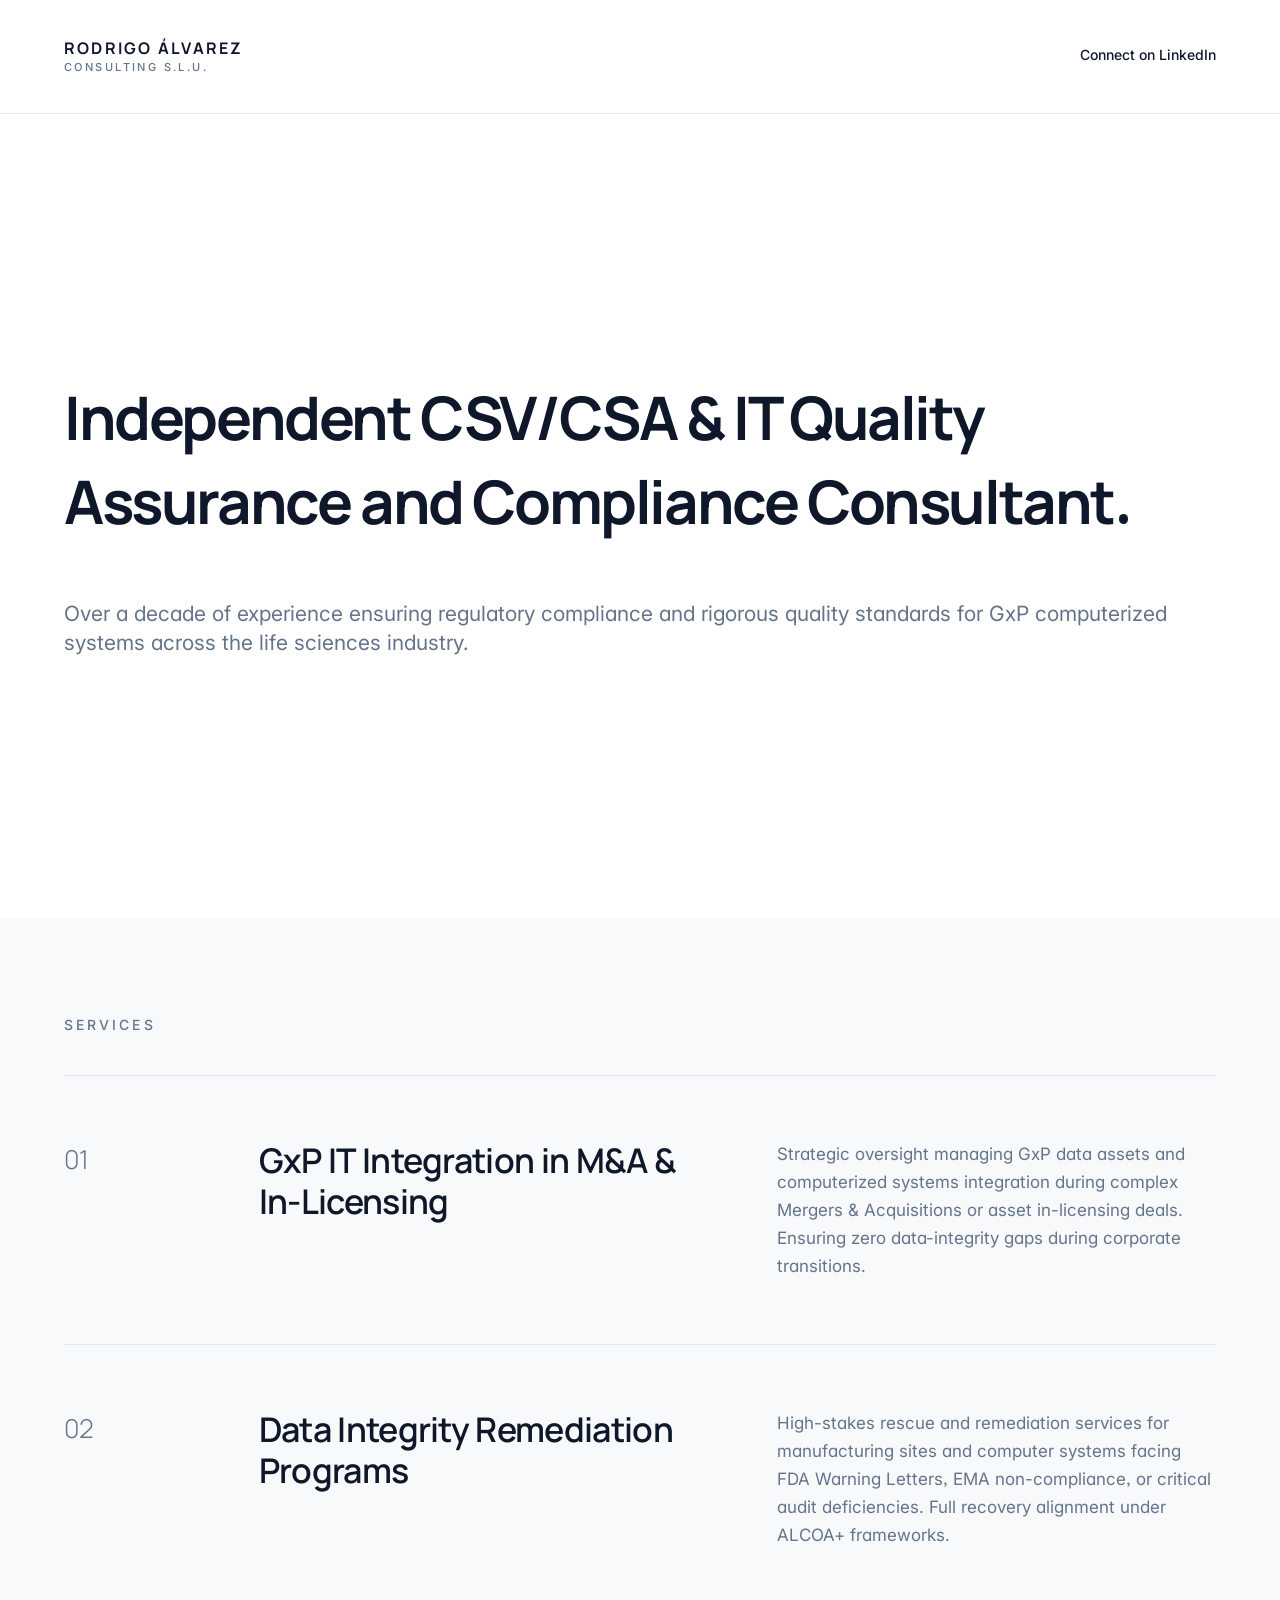
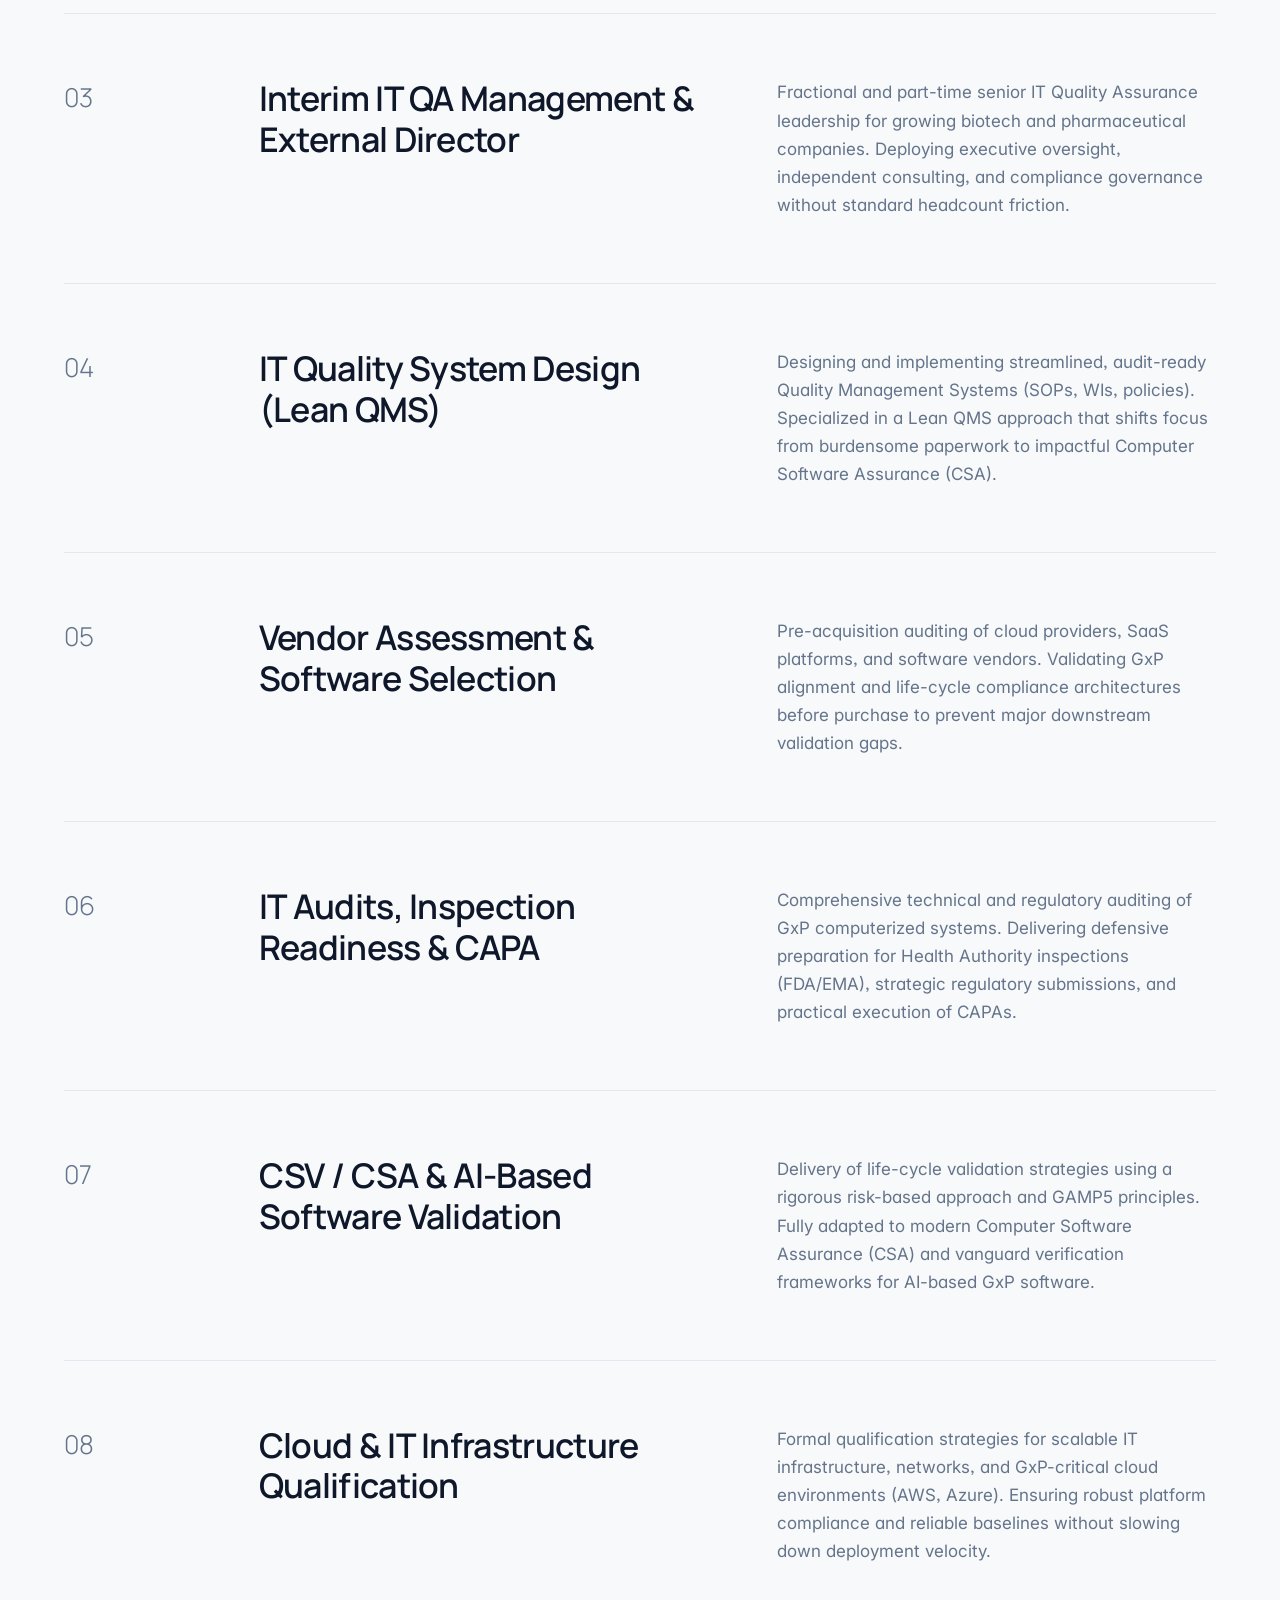
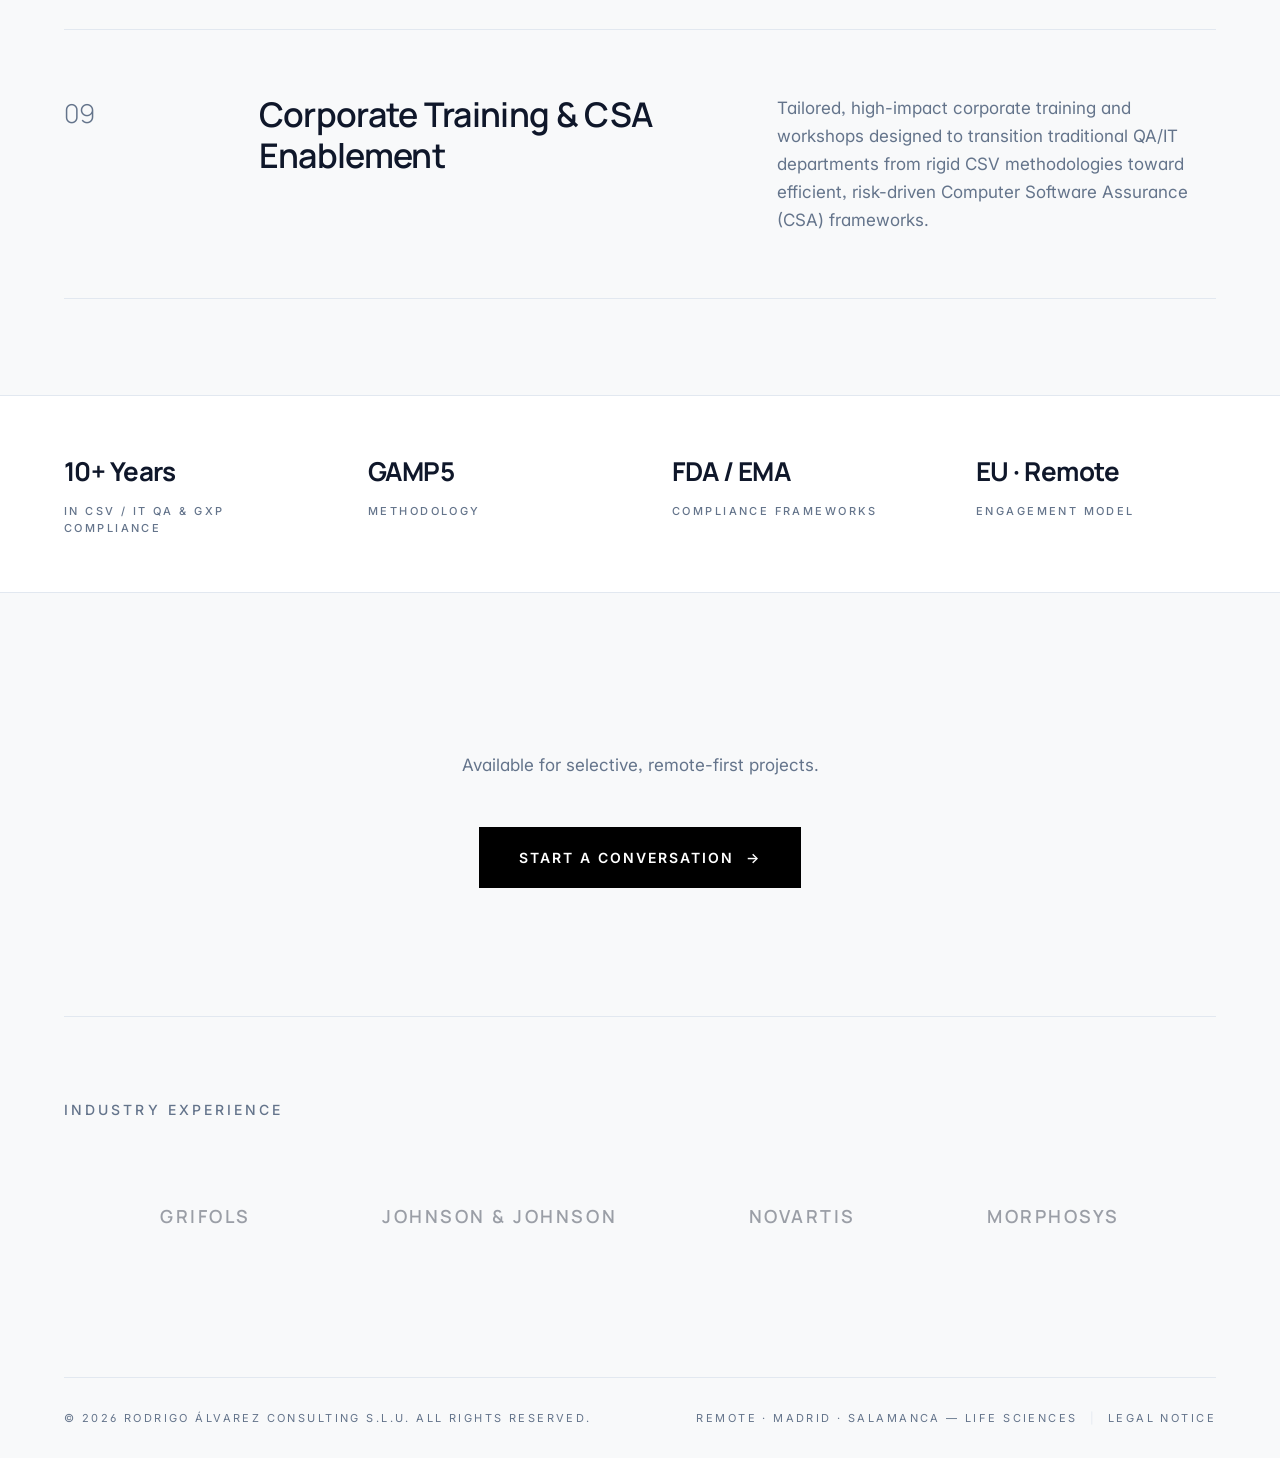
==== commit 00e2cd47: "Add files via upload" ====
--- a/index.html
+++ b/index.html
@@ -1 +1 @@
-<!doctype html><html lang="en"><head><meta charset="utf-8"/><meta name="viewport" content="width=device-width,initial-scale=1"/><meta name="theme-color" content="#0F172A"/><link rel="icon" href="data:image/svg+xml,<svg xmlns=%22http://www.w3.org/2000/svg%22 viewBox=%220 0 100 100%22><text y=%22.9em%22 font-size=%2290%22 font-family=%22sans-serif%22 font-weight=%22900%22 fill=%22%230F172A%22>R</text></svg>"/><title>Rodrigo Álvarez Consulting</title><meta name="description" content="Independent CSV & IT Quality Assurance Consultant. Nearly a decade of experience ensuring regulatory compliance, data integrity, and cloud validation for the life sciences industry."/><link rel="preconnect" href="https://fonts.googleapis.com"/><link rel="preconnect" href="https://fonts.gstatic.com" crossorigin/><link href="https://fonts.googleapis.com/css2?family=Inter:wght@300;400;500;600;700;800;900&family=Manrope:wght@300;400;500;600;700;800&display=swap" rel="stylesheet"/><script>!function(n){if("/"===n.search[1]){var a=n.search.slice(1).split("&").map(function(n){return n.replace(/~and~/g,"&")}).join("?");window.history.replaceState(null,null,n.pathname.slice(0,-1)+a+n.hash)}}(window.location)</script><script defer="defer" src="./static/js/main.f6cf5b72.js"></script><link href="./static/css/main.cb510462.css" rel="stylesheet"></head><body><noscript>You need to enable JavaScript to run this app.</noscript><div id="root"></div></body></html>+<!doctype html><html lang="en"><head><meta charset="utf-8"/><meta name="viewport" content="width=device-width,initial-scale=1"/><meta name="theme-color" content="#0F172A"/><link rel="icon" href="data:image/svg+xml,<svg xmlns=%22http://www.w3.org/2000/svg%22 viewBox=%220 0 100 100%22><text y=%22.9em%22 font-size=%2290%22 font-family=%22sans-serif%22 font-weight=%22900%22 fill=%22%230F172A%22>R</text></svg>"/><title>Rodrigo Álvarez Consulting</title><meta name="description" content="Independent CSV & IT Quality Assurance Consultant. Nearly a decade of experience ensuring regulatory compliance, data integrity, and cloud validation for the life sciences industry."/><link rel="preconnect" href="https://fonts.googleapis.com"/><link rel="preconnect" href="https://fonts.gstatic.com" crossorigin/><link href="https://fonts.googleapis.com/css2?family=Inter:wght@300;400;500;600;700;800;900&family=Manrope:wght@300;400;500;600;700;800&display=swap" rel="stylesheet"/><script>!function(n){if("/"===n.search[1]){var a=n.search.slice(1).split("&").map(function(n){return n.replace(/~and~/g,"&")}).join("?");window.history.replaceState(null,null,n.pathname.slice(0,-1)+a+n.hash)}}(window.location)</script><script defer="defer" src="./static/js/main.74fc4123.js"></script><link href="./static/css/main.63e58e6f.css" rel="stylesheet"></head><body><noscript>You need to enable JavaScript to run this app.</noscript><div id="root"></div></body></html>
--- a/static/css/main.63e58e6f.css
+++ b/static/css/main.63e58e6f.css
@@ -0,0 +1,4 @@
+*,:after,:before{--tw-border-spacing-x:0;--tw-border-spacing-y:0;--tw-translate-x:0;--tw-translate-y:0;--tw-rotate:0;--tw-skew-x:0;--tw-skew-y:0;--tw-scale-x:1;--tw-scale-y:1;--tw-pan-x: ;--tw-pan-y: ;--tw-pinch-zoom: ;--tw-scroll-snap-strictness:proximity;--tw-gradient-from-position: ;--tw-gradient-via-position: ;--tw-gradient-to-position: ;--tw-ordinal: ;--tw-slashed-zero: ;--tw-numeric-figure: ;--tw-numeric-spacing: ;--tw-numeric-fraction: ;--tw-ring-inset: ;--tw-ring-offset-width:0px;--tw-ring-offset-color:#fff;--tw-ring-color:#3b82f680;--tw-ring-offset-shadow:0 0 #0000;--tw-ring-shadow:0 0 #0000;--tw-shadow:0 0 #0000;--tw-shadow-colored:0 0 #0000;--tw-blur: ;--tw-brightness: ;--tw-contrast: ;--tw-grayscale: ;--tw-hue-rotate: ;--tw-invert: ;--tw-saturate: ;--tw-sepia: ;--tw-drop-shadow: ;--tw-backdrop-blur: ;--tw-backdrop-brightness: ;--tw-backdrop-contrast: ;--tw-backdrop-grayscale: ;--tw-backdrop-hue-rotate: ;--tw-backdrop-invert: ;--tw-backdrop-opacity: ;--tw-backdrop-saturate: ;--tw-backdrop-sepia: ;--tw-contain-size: ;--tw-contain-layout: ;--tw-contain-paint: ;--tw-contain-style: }::backdrop{--tw-border-spacing-x:0;--tw-border-spacing-y:0;--tw-translate-x:0;--tw-translate-y:0;--tw-rotate:0;--tw-skew-x:0;--tw-skew-y:0;--tw-scale-x:1;--tw-scale-y:1;--tw-pan-x: ;--tw-pan-y: ;--tw-pinch-zoom: ;--tw-scroll-snap-strictness:proximity;--tw-gradient-from-position: ;--tw-gradient-via-position: ;--tw-gradient-to-position: ;--tw-ordinal: ;--tw-slashed-zero: ;--tw-numeric-figure: ;--tw-numeric-spacing: ;--tw-numeric-fraction: ;--tw-ring-inset: ;--tw-ring-offset-width:0px;--tw-ring-offset-color:#fff;--tw-ring-color:#3b82f680;--tw-ring-offset-shadow:0 0 #0000;--tw-ring-shadow:0 0 #0000;--tw-shadow:0 0 #0000;--tw-shadow-colored:0 0 #0000;--tw-blur: ;--tw-brightness: ;--tw-contrast: ;--tw-grayscale: ;--tw-hue-rotate: ;--tw-invert: ;--tw-saturate: ;--tw-sepia: ;--tw-drop-shadow: ;--tw-backdrop-blur: ;--tw-backdrop-brightness: ;--tw-backdrop-contrast: ;--tw-backdrop-grayscale: ;--tw-backdrop-hue-rotate: ;--tw-backdrop-invert: ;--tw-backdrop-opacity: ;--tw-backdrop-saturate: ;--tw-backdrop-sepia: ;--tw-contain-size: ;--tw-contain-layout: ;--tw-contain-paint: ;--tw-contain-style: }/*
+! tailwindcss v3.4.17 | MIT License | https://tailwindcss.com
+*/*,:after,:before{border:0 solid #e5e7eb;box-sizing:border-box}:after,:before{--tw-content:""}:host,html{-webkit-text-size-adjust:100%;font-feature-settings:normal;-webkit-tap-highlight-color:transparent;font-family:ui-sans-serif,system-ui,sans-serif,Apple Color Emoji,Segoe UI Emoji,Segoe UI Symbol,Noto Color Emoji;font-variation-settings:normal;line-height:1.5;tab-size:4}body{line-height:inherit;margin:0}hr{border-top-width:1px;color:inherit;height:0}abbr:where([title]){-webkit-text-decoration:underline dotted;text-decoration:underline dotted}h1,h2,h3,h4,h5,h6{font-size:inherit;font-weight:inherit}a{color:inherit;text-decoration:inherit}b,strong{font-weight:bolder}code,kbd,pre,samp{font-feature-settings:normal;font-family:ui-monospace,SFMono-Regular,Menlo,Monaco,Consolas,Liberation Mono,Courier New,monospace;font-size:1em;font-variation-settings:normal}small{font-size:80%}sub,sup{font-size:75%;line-height:0;position:relative;vertical-align:initial}sub{bottom:-.25em}sup{top:-.5em}table{border-collapse:collapse;border-color:inherit;text-indent:0}button,input,optgroup,select,textarea{font-feature-settings:inherit;color:inherit;font-family:inherit;font-size:100%;font-variation-settings:inherit;font-weight:inherit;letter-spacing:inherit;line-height:inherit;margin:0;padding:0}button,select{text-transform:none}button,input:where([type=button]),input:where([type=reset]),input:where([type=submit]){-webkit-appearance:button;background-color:initial;background-image:none}:-moz-focusring{outline:auto}:-moz-ui-invalid{box-shadow:none}progress{vertical-align:initial}::-webkit-inner-spin-button,::-webkit-outer-spin-button{height:auto}[type=search]{-webkit-appearance:textfield;outline-offset:-2px}::-webkit-search-decoration{-webkit-appearance:none}::-webkit-file-upload-button{-webkit-appearance:button;font:inherit}summary{display:list-item}blockquote,dd,dl,figure,h1,h2,h3,h4,h5,h6,hr,p,pre{margin:0}fieldset{margin:0}fieldset,legend{padding:0}menu,ol,ul{list-style:none;margin:0;padding:0}dialog{padding:0}textarea{resize:vertical}input::placeholder,textarea::placeholder{color:#9ca3af;opacity:1}[role=button],button{cursor:pointer}:disabled{cursor:default}audio,canvas,embed,iframe,img,object,svg,video{display:block;vertical-align:middle}img,video{height:auto;max-width:100%}[hidden]:where(:not([hidden=until-found])){display:none}:root{--background:0 0% 100%;--foreground:222 47% 11%;--card:0 0% 100%;--card-foreground:222 47% 11%;--popover:0 0% 100%;--popover-foreground:222 47% 11%;--primary:222 47% 11%;--primary-foreground:0 0% 100%;--secondary:210 20% 98%;--secondary-foreground:222 47% 11%;--muted:210 20% 98%;--muted-foreground:215 16% 47%;--accent:210 20% 98%;--accent-foreground:222 47% 11%;--destructive:0 84% 60%;--destructive-foreground:0 0% 98%;--border:214 32% 91%;--input:214 32% 91%;--ring:222 47% 11%;--radius:0.5rem}*{border-color:#e1e7ef;border-color:hsl(var(--border))}body{background-color:#fff;background-color:hsl(var(--background));color:#0f1729;color:hsl(var(--foreground))}.sr-only{clip:rect(0,0,0,0);border-width:0;height:1px;margin:-1px;overflow:hidden;padding:0;position:absolute;white-space:nowrap;width:1px}.pointer-events-none{pointer-events:none}.pointer-events-auto{pointer-events:auto}.visible{visibility:visible}.invisible{visibility:hidden}.fixed{position:fixed}.absolute{position:absolute}.relative{position:relative}.inset-0{inset:0}.inset-x-0{left:0;right:0}.inset-y-0{bottom:0;top:0}.-bottom-12{bottom:-3rem}.-left-12{left:-3rem}.-right-12{right:-3rem}.-top-12{top:-3rem}.bottom-0{bottom:0}.left-0{left:0}.left-1{left:.25rem}.left-1\/2{left:50%}.left-2{left:.5rem}.left-\[50\%\]{left:50%}.right-0{right:0}.right-1{right:.25rem}.right-2{right:.5rem}.right-4{right:1rem}.top-0{top:0}.top-1{top:.25rem}.top-1\/2{top:50%}.top-4{top:1rem}.top-\[1px\]{top:1px}.top-\[50\%\]{top:50%}.top-\[60\%\]{top:60%}.top-full{top:100%}.z-10{z-index:10}.z-50{z-index:50}.z-\[100\]{z-index:100}.z-\[1\]{z-index:1}.-mx-1{margin-left:-.25rem;margin-right:-.25rem}.mx-auto{margin-left:auto;margin-right:auto}.my-1{margin-bottom:.25rem;margin-top:.25rem}.-ml-4{margin-left:-1rem}.-mt-4{margin-top:-1rem}.mb-1{margin-bottom:.25rem}.mb-12{margin-bottom:3rem}.mb-8{margin-bottom:2rem}.ml-1{margin-left:.25rem}.ml-\[0\.08em\]{margin-left:.08em}.ml-auto{margin-left:auto}.mr-2{margin-right:.5rem}.mt-1{margin-top:.25rem}.mt-1\.5{margin-top:.375rem}.mt-10{margin-top:2.5rem}.mt-2{margin-top:.5rem}.mt-24{margin-top:6rem}.mt-4{margin-top:1rem}.mt-auto{margin-top:auto}.block{display:block}.inline-block{display:inline-block}.flex{display:flex}.inline-flex{display:inline-flex}.table{display:table}.grid{display:grid}.hidden{display:none}.aspect-square{aspect-ratio:1/1}.h-1\.5{height:.375rem}.h-10{height:2.5rem}.h-12{height:3rem}.h-2{height:.5rem}.h-2\.5{height:.625rem}.h-3{height:.75rem}.h-3\.5{height:.875rem}.h-4{height:1rem}.h-5{height:1.25rem}.h-7{height:1.75rem}.h-8{height:2rem}.h-9{height:2.25rem}.h-\[0\.16em\]{height:.16em}.h-\[1px\]{height:1px}.h-\[var\(--radix-navigation-menu-viewport-height\)\]{height:var(--radix-navigation-menu-viewport-height)}.h-\[var\(--radix-select-trigger-height\)\]{height:var(--radix-select-trigger-height)}.h-auto{height:auto}.h-full{height:100%}.h-px{height:1px}.max-h-\[--radix-context-menu-content-available-height\]{max-height:var(--radix-context-menu-content-available-height)}.max-h-\[--radix-select-content-available-height\]{max-height:var(--radix-select-content-available-height)}.max-h-\[300px\]{max-height:300px}.max-h-\[var\(--radix-dropdown-menu-content-available-height\)\]{max-height:var(--radix-dropdown-menu-content-available-height)}.max-h-screen{max-height:100vh}.min-h-\[60px\]{min-height:60px}.min-h-\[calc\(100vh-96px\)\]{min-height:calc(100vh - 96px)}.min-h-screen{min-height:100vh}.w-10{width:2.5rem}.w-2{width:.5rem}.w-2\.5{width:.625rem}.w-3{width:.75rem}.w-3\.5{width:.875rem}.w-3\/4{width:75%}.w-4{width:1rem}.w-64{width:16rem}.w-7{width:1.75rem}.w-72{width:18rem}.w-8{width:2rem}.w-9{width:2.25rem}.w-\[0\.16em\]{width:.16em}.w-\[100px\]{width:100px}.w-\[1px\]{width:1px}.w-full{width:100%}.w-max{width:-webkit-max-content;width:max-content}.w-px{width:1px}.min-w-0{min-width:0}.min-w-10{min-width:2.5rem}.min-w-8{min-width:2rem}.min-w-9{min-width:2.25rem}.min-w-\[12rem\]{min-width:12rem}.min-w-\[8rem\]{min-width:8rem}.min-w-\[var\(--radix-select-trigger-width\)\]{min-width:var(--radix-select-trigger-width)}.max-w-\[1280px\]{max-width:1280px}.max-w-\[52ch\]{max-width:52ch}.max-w-lg{max-width:32rem}.max-w-max{max-width:-webkit-max-content;max-width:max-content}.flex-1{flex:1 1}.shrink-0{flex-shrink:0}.grow{flex-grow:1}.grow-0{flex-grow:0}.basis-full{flex-basis:100%}.caption-bottom{caption-side:bottom}.border-collapse{border-collapse:collapse}.origin-\[--radix-context-menu-content-transform-origin\]{transform-origin:var(--radix-context-menu-content-transform-origin)}.origin-\[--radix-dropdown-menu-content-transform-origin\]{transform-origin:var(--radix-dropdown-menu-content-transform-origin)}.origin-\[--radix-hover-card-content-transform-origin\]{transform-origin:var(--radix-hover-card-content-transform-origin)}.origin-\[--radix-menubar-content-transform-origin\]{transform-origin:var(--radix-menubar-content-transform-origin)}.origin-\[--radix-popover-content-transform-origin\]{transform-origin:var(--radix-popover-content-transform-origin)}.origin-\[--radix-select-content-transform-origin\]{transform-origin:var(--radix-select-content-transform-origin)}.origin-\[--radix-tooltip-content-transform-origin\]{transform-origin:var(--radix-tooltip-content-transform-origin)}.-translate-x-1\/2{--tw-translate-x:-50%}.-translate-x-1\/2,.-translate-y-1\/2{transform:translate(var(--tw-translate-x),var(--tw-translate-y)) rotate(var(--tw-rotate)) skewX(var(--tw-skew-x)) skewY(var(--tw-skew-y)) scaleX(var(--tw-scale-x)) scaleY(var(--tw-scale-y))}.-translate-y-1\/2{--tw-translate-y:-50%}.translate-x-0{--tw-translate-x:0px}.translate-x-0,.translate-x-\[-50\%\]{transform:translate(var(--tw-translate-x),var(--tw-translate-y)) rotate(var(--tw-rotate)) skewX(var(--tw-skew-x)) skewY(var(--tw-skew-y)) scaleX(var(--tw-scale-x)) scaleY(var(--tw-scale-y))}.translate-x-\[-50\%\]{--tw-translate-x:-50%}.translate-y-\[-50\%\]{--tw-translate-y:-50%}.rotate-45,.translate-y-\[-50\%\]{transform:translate(var(--tw-translate-x),var(--tw-translate-y)) rotate(var(--tw-rotate)) skewX(var(--tw-skew-x)) skewY(var(--tw-skew-y)) scaleX(var(--tw-scale-x)) scaleY(var(--tw-scale-y))}.rotate-45{--tw-rotate:45deg}.rotate-90{--tw-rotate:90deg}.rotate-90,.transform{transform:translate(var(--tw-translate-x),var(--tw-translate-y)) rotate(var(--tw-rotate)) skewX(var(--tw-skew-x)) skewY(var(--tw-skew-y)) scaleX(var(--tw-scale-x)) scaleY(var(--tw-scale-y))}@keyframes pulse{50%{opacity:.5}}.animate-pulse{animation:pulse 2s cubic-bezier(.4,0,.6,1) infinite}.cursor-default{cursor:default}.cursor-pointer{cursor:pointer}.touch-none{touch-action:none}.select-none{-webkit-user-select:none;user-select:none}.scroll-mt-24{scroll-margin-top:6rem}.list-none{list-style-type:none}.grid-cols-1{grid-template-columns:repeat(1,minmax(0,1fr))}.grid-cols-2{grid-template-columns:repeat(2,minmax(0,1fr))}.flex-row{flex-direction:row}.flex-col{flex-direction:column}.flex-col-reverse{flex-direction:column-reverse}.flex-wrap{flex-wrap:wrap}.items-start{align-items:flex-start}.items-end{align-items:flex-end}.items-center{align-items:center}.justify-center{justify-content:center}.justify-between{justify-content:space-between}.gap-1{gap:.25rem}.gap-1\.5{gap:.375rem}.gap-10{gap:2.5rem}.gap-2{gap:.5rem}.gap-3{gap:.75rem}.gap-4{gap:1rem}.gap-6{gap:1.5rem}.gap-x-8{column-gap:2rem}.gap-y-8{row-gap:2rem}.space-x-1>:not([hidden])~:not([hidden]){--tw-space-x-reverse:0;margin-left:calc(.25rem*(1 - var(--tw-space-x-reverse)));margin-right:calc(.25rem*var(--tw-space-x-reverse))}.space-x-2>:not([hidden])~:not([hidden]){--tw-space-x-reverse:0;margin-left:calc(.5rem*(1 - var(--tw-space-x-reverse)));margin-right:calc(.5rem*var(--tw-space-x-reverse))}.space-y-1>:not([hidden])~:not([hidden]){--tw-space-y-reverse:0;margin-bottom:calc(.25rem*var(--tw-space-y-reverse));margin-top:calc(.25rem*(1 - var(--tw-space-y-reverse)))}.space-y-1\.5>:not([hidden])~:not([hidden]){--tw-space-y-reverse:0;margin-bottom:calc(.375rem*var(--tw-space-y-reverse));margin-top:calc(.375rem*(1 - var(--tw-space-y-reverse)))}.space-y-2>:not([hidden])~:not([hidden]){--tw-space-y-reverse:0;margin-bottom:calc(.5rem*var(--tw-space-y-reverse));margin-top:calc(.5rem*(1 - var(--tw-space-y-reverse)))}.space-y-4>:not([hidden])~:not([hidden]){--tw-space-y-reverse:0;margin-bottom:calc(1rem*var(--tw-space-y-reverse));margin-top:calc(1rem*(1 - var(--tw-space-y-reverse)))}.overflow-auto{overflow:auto}.overflow-hidden{overflow:hidden}.overflow-y-auto{overflow-y:auto}.overflow-x-hidden{overflow-x:hidden}.whitespace-nowrap{white-space:nowrap}.break-words{overflow-wrap:break-word}.rounded-\[inherit\]{border-radius:inherit}.rounded-full{border-radius:9999px}.rounded-lg{border-radius:.5rem;border-radius:var(--radius)}.rounded-md{border-radius:calc(.5rem - 2px);border-radius:calc(var(--radius) - 2px)}.rounded-none{border-radius:0}.rounded-sm{border-radius:calc(.5rem - 4px);border-radius:calc(var(--radius) - 4px)}.rounded-xl{border-radius:.75rem}.rounded-t-\[10px\]{border-top-left-radius:10px;border-top-right-radius:10px}.rounded-tl-sm{border-top-left-radius:calc(.5rem - 4px);border-top-left-radius:calc(var(--radius) - 4px)}.border{border-width:1px}.border-2{border-width:2px}.border-y{border-top-width:1px}.border-b,.border-y{border-bottom-width:1px}.border-l{border-left-width:1px}.border-r{border-right-width:1px}.border-t{border-top-width:1px}.border-\[\#E2E8F0\]{--tw-border-opacity:1;border-color:#e2e8f0;border-color:rgb(226 232 240/var(--tw-border-opacity,1))}.border-destructive{border-color:#ef4343;border-color:hsl(var(--destructive))}.border-destructive\/50{border-color:#ef434380;border-color:hsl(var(--destructive)/.5)}.border-input{border-color:#e1e7ef;border-color:hsl(var(--input))}.border-primary{border-color:#0f1729;border-color:hsl(var(--primary))}.border-primary\/50{border-color:#0f172980;border-color:hsl(var(--primary)/.5)}.border-transparent{border-color:#0000}.border-l-transparent{border-left-color:#0000}.border-t-transparent{border-top-color:#0000}.\!bg-black{--tw-bg-opacity:1!important;background-color:#000!important;background-color:rgb(0 0 0/var(--tw-bg-opacity,1))!important}.bg-\[\#0F172A\]{--tw-bg-opacity:1;background-color:#0f172a;background-color:rgb(15 23 42/var(--tw-bg-opacity,1))}.bg-\[\#F8F9FA\]{--tw-bg-opacity:1;background-color:#f8f9fa;background-color:rgb(248 249 250/var(--tw-bg-opacity,1))}.bg-accent{background-color:#f9fafb;background-color:hsl(var(--accent))}.bg-background{background-color:#fff;background-color:hsl(var(--background))}.bg-black\/80{background-color:#000c}.bg-border{background-color:#e1e7ef;background-color:hsl(var(--border))}.bg-card{background-color:#fff;background-color:hsl(var(--card))}.bg-destructive{background-color:#ef4343;background-color:hsl(var(--destructive))}.bg-foreground{background-color:#0f1729;background-color:hsl(var(--foreground))}.bg-muted{background-color:#f9fafb;background-color:hsl(var(--muted))}.bg-muted\/50{background-color:#f9fafb80;background-color:hsl(var(--muted)/.5)}.bg-popover{background-color:#fff;background-color:hsl(var(--popover))}.bg-primary{background-color:#0f1729;background-color:hsl(var(--primary))}.bg-primary\/10{background-color:#0f17291a;background-color:hsl(var(--primary)/.1)}.bg-primary\/20{background-color:#0f172933;background-color:hsl(var(--primary)/.2)}.bg-secondary{background-color:#f9fafb;background-color:hsl(var(--secondary))}.bg-transparent{background-color:initial}.bg-white{--tw-bg-opacity:1;background-color:#fff;background-color:rgb(255 255 255/var(--tw-bg-opacity,1))}.fill-current{fill:currentColor}.fill-primary{fill:#0f1729;fill:hsl(var(--primary))}.p-0{padding:0}.p-1{padding:.25rem}.p-2{padding:.5rem}.p-3{padding:.75rem}.p-4{padding:1rem}.p-6{padding:1.5rem}.p-\[1px\]{padding:1px}.px-1\.5{padding-left:.375rem;padding-right:.375rem}.px-10{padding-left:2.5rem;padding-right:2.5rem}.px-2{padding-left:.5rem;padding-right:.5rem}.px-2\.5{padding-left:.625rem;padding-right:.625rem}.px-3{padding-left:.75rem;padding-right:.75rem}.px-4{padding-left:1rem;padding-right:1rem}.px-6{padding-left:1.5rem;padding-right:1.5rem}.px-8{padding-left:2rem;padding-right:2rem}.py-0\.5{padding-bottom:.125rem;padding-top:.125rem}.py-1{padding-bottom:.25rem;padding-top:.25rem}.py-1\.5{padding-bottom:.375rem;padding-top:.375rem}.py-10{padding-bottom:2.5rem;padding-top:2.5rem}.py-12{padding-bottom:3rem;padding-top:3rem}.py-16{padding-bottom:4rem;padding-top:4rem}.py-2{padding-bottom:.5rem;padding-top:.5rem}.py-3{padding-bottom:.75rem;padding-top:.75rem}.py-4{padding-bottom:1rem;padding-top:1rem}.py-5{padding-bottom:1.25rem;padding-top:1.25rem}.py-6{padding-bottom:1.5rem;padding-top:1.5rem}.py-8{padding-bottom:2rem;padding-top:2rem}.pb-16{padding-bottom:4rem}.pb-4{padding-bottom:1rem}.pl-2{padding-left:.5rem}.pl-2\.5{padding-left:.625rem}.pl-4{padding-left:1rem}.pl-8{padding-left:2rem}.pr-2{padding-right:.5rem}.pr-2\.5{padding-right:.625rem}.pr-6{padding-right:1.5rem}.pr-8{padding-right:2rem}.pt-0{padding-top:0}.pt-1{padding-top:.25rem}.pt-16{padding-top:4rem}.pt-24{padding-top:6rem}.pt-4{padding-top:1rem}.text-left{text-align:left}.text-center{text-align:center}.align-baseline{vertical-align:initial}.align-middle{vertical-align:middle}.font-inter{font-family:Inter,system-ui,sans-serif}.font-manrope{font-family:Manrope,Inter,system-ui,sans-serif}.text-\[0\.8rem\]{font-size:.8rem}.text-\[10px\]{font-size:10px}.text-\[11px\]{font-size:11px}.text-\[12px\]{font-size:12px}.text-\[13px\]{font-size:13px}.text-\[15px\]{font-size:15px}.text-\[16px\]{font-size:16px}.text-\[20px\]{font-size:20px}.text-\[22px\]{font-size:22px}.text-\[24px\]{font-size:24px}.text-\[30px\]{font-size:30px}.text-\[32px\]{font-size:32px}.text-base{font-size:1rem;line-height:1.5rem}.text-lg{font-size:1.125rem;line-height:1.75rem}.text-sm{font-size:.875rem;line-height:1.25rem}.text-xs{font-size:.75rem;line-height:1rem}.font-bold{font-weight:700}.font-light{font-weight:300}.font-medium{font-weight:500}.font-normal{font-weight:400}.font-semibold{font-weight:600}.uppercase{text-transform:uppercase}.leading-\[1\.05\]{line-height:1.05}.leading-\[1\.2\]{line-height:1.2}.leading-\[1\.4\]{line-height:1.4}.leading-\[1\.5\]{line-height:1.5}.leading-\[1\.65\]{line-height:1.65}.leading-\[1\.6\]{line-height:1.6}.leading-none{line-height:1}.tracking-\[-0\.02em\]{letter-spacing:-.02em}.tracking-\[-0\.04em\]{letter-spacing:-.04em}.tracking-\[0\.08em\]{letter-spacing:.08em}.tracking-tight{letter-spacing:-.025em}.tracking-widest{letter-spacing:.1em}.\!text-white{--tw-text-opacity:1!important;color:#fff!important;color:rgb(255 255 255/var(--tw-text-opacity,1))!important}.text-\[\#0F172A\]{--tw-text-opacity:1;color:#0f172a;color:rgb(15 23 42/var(--tw-text-opacity,1))}.text-\[\#64748B\]{--tw-text-opacity:1;color:#64748b;color:rgb(100 116 139/var(--tw-text-opacity,1))}.text-\[\#E2E8F0\]{--tw-text-opacity:1;color:#e2e8f0;color:rgb(226 232 240/var(--tw-text-opacity,1))}.text-accent-foreground{color:#0f1729;color:hsl(var(--accent-foreground))}.text-card-foreground{color:#0f1729;color:hsl(var(--card-foreground))}.text-current{color:currentColor}.text-destructive{color:#ef4343;color:hsl(var(--destructive))}.text-destructive-foreground{color:#fafafa;color:hsl(var(--destructive-foreground))}.text-foreground{color:#0f1729;color:hsl(var(--foreground))}.text-foreground\/50{color:#0f172980;color:hsl(var(--foreground)/.5)}.text-muted-foreground{color:#65758b;color:hsl(var(--muted-foreground))}.text-popover-foreground{color:#0f1729;color:hsl(var(--popover-foreground))}.text-primary{color:#0f1729;color:hsl(var(--primary))}.text-primary-foreground{color:#fff;color:hsl(var(--primary-foreground))}.text-secondary-foreground{color:#0f1729;color:hsl(var(--secondary-foreground))}.underline{-webkit-text-decoration-line:underline;text-decoration-line:underline}.underline-offset-4,.underline-offset-\[4px\]{text-underline-offset:4px}.underline-offset-\[6px\]{text-underline-offset:6px}.antialiased{-webkit-font-smoothing:antialiased;-moz-osx-font-smoothing:grayscale}.opacity-0{opacity:0}.opacity-40{opacity:.4}.opacity-50{opacity:.5}.opacity-60{opacity:.6}.opacity-70{opacity:.7}.opacity-90{opacity:.9}.shadow{--tw-shadow:0 1px 3px 0 #0000001a,0 1px 2px -1px #0000001a;--tw-shadow-colored:0 1px 3px 0 var(--tw-shadow-color),0 1px 2px -1px var(--tw-shadow-color)}.shadow,.shadow-lg{box-shadow:0 0 #0000,0 0 #0000,var(--tw-shadow);box-shadow:var(--tw-ring-offset-shadow,0 0 #0000),var(--tw-ring-shadow,0 0 #0000),var(--tw-shadow)}.shadow-lg{--tw-shadow:0 10px 15px -3px #0000001a,0 4px 6px -4px #0000001a;--tw-shadow-colored:0 10px 15px -3px var(--tw-shadow-color),0 4px 6px -4px var(--tw-shadow-color)}.shadow-md{--tw-shadow:0 4px 6px -1px #0000001a,0 2px 4px -2px #0000001a;--tw-shadow-colored:0 4px 6px -1px var(--tw-shadow-color),0 2px 4px -2px var(--tw-shadow-color)}.shadow-md,.shadow-sm{box-shadow:0 0 #0000,0 0 #0000,var(--tw-shadow);box-shadow:var(--tw-ring-offset-shadow,0 0 #0000),var(--tw-ring-shadow,0 0 #0000),var(--tw-shadow)}.shadow-sm{--tw-shadow:0 1px 2px 0 #0000000d;--tw-shadow-colored:0 1px 2px 0 var(--tw-shadow-color)}.outline-none{outline:2px solid #0000;outline-offset:2px}.outline{outline-style:solid}.ring-0{--tw-ring-offset-shadow:var(--tw-ring-inset) 0 0 0 var(--tw-ring-offset-width) var(--tw-ring-offset-color);--tw-ring-shadow:var(--tw-ring-inset) 0 0 0 calc(var(--tw-ring-offset-width)) var(--tw-ring-color)}.ring-0,.ring-1{box-shadow:var(--tw-ring-offset-shadow),var(--tw-ring-shadow),0 0 #0000;box-shadow:var(--tw-ring-offset-shadow),var(--tw-ring-shadow),var(--tw-shadow,0 0 #0000)}.ring-1{--tw-ring-offset-shadow:var(--tw-ring-inset) 0 0 0 var(--tw-ring-offset-width) var(--tw-ring-offset-color);--tw-ring-shadow:var(--tw-ring-inset) 0 0 0 calc(1px + var(--tw-ring-offset-width)) var(--tw-ring-color)}.ring-ring{--tw-ring-color:hsl(var(--ring))}.ring-offset-background{--tw-ring-offset-color:hsl(var(--background))}.filter{filter:var(--tw-blur) var(--tw-brightness) var(--tw-contrast) var(--tw-grayscale) var(--tw-hue-rotate) var(--tw-invert) var(--tw-saturate) var(--tw-sepia) var(--tw-drop-shadow)}.transition{transition-duration:.15s;transition-property:color,background-color,border-color,fill,stroke,opacity,box-shadow,transform,filter,-webkit-text-decoration-color,-webkit-backdrop-filter;transition-property:color,background-color,border-color,text-decoration-color,fill,stroke,opacity,box-shadow,transform,filter,backdrop-filter;transition-property:color,background-color,border-color,text-decoration-color,fill,stroke,opacity,box-shadow,transform,filter,backdrop-filter,-webkit-text-decoration-color,-webkit-backdrop-filter;transition-timing-function:cubic-bezier(.4,0,.2,1)}.transition-all{transition-duration:.15s;transition-property:all;transition-timing-function:cubic-bezier(.4,0,.2,1)}.transition-colors{transition-duration:.15s;transition-property:color,background-color,border-color,fill,stroke,-webkit-text-decoration-color;transition-property:color,background-color,border-color,text-decoration-color,fill,stroke;transition-property:color,background-color,border-color,text-decoration-color,fill,stroke,-webkit-text-decoration-color;transition-timing-function:cubic-bezier(.4,0,.2,1)}.transition-opacity{transition-duration:.15s;transition-property:opacity;transition-timing-function:cubic-bezier(.4,0,.2,1)}.transition-transform{transition-duration:.15s;transition-property:transform;transition-timing-function:cubic-bezier(.4,0,.2,1)}.duration-1000{transition-duration:1s}.duration-200{transition-duration:.2s}.duration-300{transition-duration:.3s}.ease-in-out{transition-timing-function:cubic-bezier(.4,0,.2,1)}@keyframes enter{0%{opacity:1;opacity:var(--tw-enter-opacity,1);transform:translateZ(0) scaleX(1) rotate(0);transform:translate3d(var(--tw-enter-translate-x,0),var(--tw-enter-translate-y,0),0) scale3d(var(--tw-enter-scale,1),var(--tw-enter-scale,1),var(--tw-enter-scale,1)) rotate(var(--tw-enter-rotate,0))}}@keyframes exit{to{opacity:1;opacity:var(--tw-exit-opacity,1);transform:translateZ(0) scaleX(1) rotate(0);transform:translate3d(var(--tw-exit-translate-x,0),var(--tw-exit-translate-y,0),0) scale3d(var(--tw-exit-scale,1),var(--tw-exit-scale,1),var(--tw-exit-scale,1)) rotate(var(--tw-exit-rotate,0))}}.animate-in{--tw-enter-opacity:initial;--tw-enter-scale:initial;--tw-enter-rotate:initial;--tw-enter-translate-x:initial;--tw-enter-translate-y:initial;animation-duration:.15s;animation-name:enter}.fade-in-0{--tw-enter-opacity:0}.zoom-in-95{--tw-enter-scale:.95}.duration-1000{animation-duration:1s}.duration-200{animation-duration:.2s}.duration-300{animation-duration:.3s}.ease-in-out{animation-timing-function:cubic-bezier(.4,0,.2,1)}:root{--color-bg:#fff;--color-surface:#f8f9fa;--color-ink:#0f172a;--color-muted:#64748b;--color-line:#e2e8f0}body,html{-webkit-font-smoothing:antialiased;-moz-osx-font-smoothing:grayscale;font-feature-settings:"cv11" on,"ss01" on,"ss03" on;background-color:#fff;background-color:var(--color-bg);color:#0f172a;color:var(--color-ink);font-family:Inter,-apple-system,BlinkMacSystemFont,Segoe UI,Roboto,Helvetica,Arial,sans-serif;margin:0;padding:0;text-rendering:optimizeLegibility}::selection{background:#0f172a;color:#fff}.divider-line{background-color:#e2e8f0;background-color:var(--color-line)}.text-ink{color:#0f172a;color:var(--color-ink)}.text-muted-slate{color:#64748b;color:var(--color-muted)}.bg-clinical{background-color:#f8f9fa;background-color:var(--color-surface)}.tracking-brand{letter-spacing:.14em}.tracking-micro{letter-spacing:.22em}:focus-visible{outline:2px solid #0f172a;outline-offset:3px}.file\:border-0::-webkit-file-upload-button{border-width:0}.file\:border-0::file-selector-button{border-width:0}.file\:bg-transparent::-webkit-file-upload-button{background-color:initial}.file\:bg-transparent::file-selector-button{background-color:initial}.file\:text-sm::-webkit-file-upload-button{font-size:.875rem;line-height:1.25rem}.file\:text-sm::file-selector-button{font-size:.875rem;line-height:1.25rem}.file\:font-medium::-webkit-file-upload-button{font-weight:500}.file\:font-medium::file-selector-button{font-weight:500}.file\:text-foreground::-webkit-file-upload-button{color:#0f1729;color:hsl(var(--foreground))}.file\:text-foreground::file-selector-button{color:#0f1729;color:hsl(var(--foreground))}.placeholder\:text-muted-foreground::placeholder{color:#65758b;color:hsl(var(--muted-foreground))}.after\:absolute:after{content:var(--tw-content);position:absolute}.after\:inset-y-0:after{bottom:0;content:var(--tw-content);top:0}.after\:left-1\/2:after{content:var(--tw-content);left:50%}.after\:w-1:after{content:var(--tw-content);width:.25rem}.after\:-translate-x-1\/2:after{--tw-translate-x:-50%;content:var(--tw-content);transform:translate(var(--tw-translate-x),var(--tw-translate-y)) rotate(var(--tw-rotate)) skewX(var(--tw-skew-x)) skewY(var(--tw-skew-y)) scaleX(var(--tw-scale-x)) scaleY(var(--tw-scale-y))}.first\:rounded-l-md:first-child{border-bottom-left-radius:calc(.5rem - 2px);border-bottom-left-radius:calc(var(--radius) - 2px);border-top-left-radius:calc(.5rem - 2px);border-top-left-radius:calc(var(--radius) - 2px)}.first\:border-l:first-child{border-left-width:1px}.last\:rounded-r-md:last-child{border-bottom-right-radius:calc(.5rem - 2px);border-bottom-right-radius:calc(var(--radius) - 2px);border-top-right-radius:calc(.5rem - 2px);border-top-right-radius:calc(var(--radius) - 2px)}.focus-within\:relative:focus-within{position:relative}.focus-within\:z-20:focus-within{z-index:20}.hover\:\!bg-black:hover{--tw-bg-opacity:1!important;background-color:#000!important;background-color:rgb(0 0 0/var(--tw-bg-opacity,1))!important}.hover\:bg-accent:hover{background-color:#f9fafb;background-color:hsl(var(--accent))}.hover\:bg-destructive\/80:hover{background-color:#ef4343cc;background-color:hsl(var(--destructive)/.8)}.hover\:bg-destructive\/90:hover{background-color:#ef4343e6;background-color:hsl(var(--destructive)/.9)}.hover\:bg-muted:hover{background-color:#f9fafb;background-color:hsl(var(--muted))}.hover\:bg-muted\/50:hover{background-color:#f9fafb80;background-color:hsl(var(--muted)/.5)}.hover\:bg-primary:hover{background-color:#0f1729;background-color:hsl(var(--primary))}.hover\:bg-primary\/80:hover{background-color:#0f1729cc;background-color:hsl(var(--primary)/.8)}.hover\:bg-primary\/90:hover{background-color:#0f1729e6;background-color:hsl(var(--primary)/.9)}.hover\:bg-secondary:hover{background-color:#f9fafb;background-color:hsl(var(--secondary))}.hover\:bg-secondary\/80:hover{background-color:#f9fafbcc;background-color:hsl(var(--secondary)/.8)}.hover\:px-12:hover{padding-left:3rem;padding-right:3rem}.hover\:text-\[\#0F172A\]:hover{--tw-text-opacity:1;color:#0f172a;color:rgb(15 23 42/var(--tw-text-opacity,1))}.hover\:text-accent-foreground:hover{color:#0f1729;color:hsl(var(--accent-foreground))}.hover\:text-black:hover{--tw-text-opacity:1;color:#000;color:rgb(0 0 0/var(--tw-text-opacity,1))}.hover\:text-foreground:hover{color:#0f1729;color:hsl(var(--foreground))}.hover\:text-muted-foreground:hover{color:#65758b;color:hsl(var(--muted-foreground))}.hover\:text-primary-foreground:hover{color:#fff;color:hsl(var(--primary-foreground))}.hover\:underline:hover{-webkit-text-decoration-line:underline;text-decoration-line:underline}.hover\:opacity-100:hover{opacity:1}.focus\:bg-accent:focus{background-color:#f9fafb;background-color:hsl(var(--accent))}.focus\:bg-primary:focus{background-color:#0f1729;background-color:hsl(var(--primary))}.focus\:text-accent-foreground:focus{color:#0f1729;color:hsl(var(--accent-foreground))}.focus\:text-primary-foreground:focus{color:#fff;color:hsl(var(--primary-foreground))}.focus\:opacity-100:focus{opacity:1}.focus\:outline-none:focus{outline:2px solid #0000;outline-offset:2px}.focus\:ring-1:focus{--tw-ring-offset-shadow:var(--tw-ring-inset) 0 0 0 var(--tw-ring-offset-width) var(--tw-ring-offset-color);--tw-ring-shadow:var(--tw-ring-inset) 0 0 0 calc(1px + var(--tw-ring-offset-width)) var(--tw-ring-color)}.focus\:ring-1:focus,.focus\:ring-2:focus{box-shadow:var(--tw-ring-offset-shadow),var(--tw-ring-shadow),0 0 #0000;box-shadow:var(--tw-ring-offset-shadow),var(--tw-ring-shadow),var(--tw-shadow,0 0 #0000)}.focus\:ring-2:focus{--tw-ring-offset-shadow:var(--tw-ring-inset) 0 0 0 var(--tw-ring-offset-width) var(--tw-ring-offset-color);--tw-ring-shadow:var(--tw-ring-inset) 0 0 0 calc(2px + var(--tw-ring-offset-width)) var(--tw-ring-color)}.focus\:ring-ring:focus{--tw-ring-color:hsl(var(--ring))}.focus\:ring-offset-2:focus{--tw-ring-offset-width:2px}.focus-visible\:outline-none:focus-visible{outline:2px solid #0000;outline-offset:2px}.focus-visible\:ring-1:focus-visible{--tw-ring-offset-shadow:var(--tw-ring-inset) 0 0 0 var(--tw-ring-offset-width) var(--tw-ring-offset-color);--tw-ring-shadow:var(--tw-ring-inset) 0 0 0 calc(1px + var(--tw-ring-offset-width)) var(--tw-ring-color);box-shadow:var(--tw-ring-offset-shadow),var(--tw-ring-shadow),0 0 #0000;box-shadow:var(--tw-ring-offset-shadow),var(--tw-ring-shadow),var(--tw-shadow,0 0 #0000)}.focus-visible\:ring-2:focus-visible{--tw-ring-offset-shadow:var(--tw-ring-inset) 0 0 0 var(--tw-ring-offset-width) var(--tw-ring-offset-color);--tw-ring-shadow:var(--tw-ring-inset) 0 0 0 calc(2px + var(--tw-ring-offset-width)) var(--tw-ring-color);box-shadow:var(--tw-ring-offset-shadow),var(--tw-ring-shadow),0 0 #0000;box-shadow:var(--tw-ring-offset-shadow),var(--tw-ring-shadow),var(--tw-shadow,0 0 #0000)}.focus-visible\:ring-ring:focus-visible{--tw-ring-color:hsl(var(--ring))}.focus-visible\:ring-offset-1:focus-visible{--tw-ring-offset-width:1px}.focus-visible\:ring-offset-2:focus-visible{--tw-ring-offset-width:2px}.focus-visible\:ring-offset-background:focus-visible{--tw-ring-offset-color:hsl(var(--background))}.disabled\:pointer-events-none:disabled{pointer-events:none}.disabled\:cursor-not-allowed:disabled{cursor:not-allowed}.disabled\:opacity-50:disabled{opacity:.5}.group:hover .group-hover\:-translate-x-1{--tw-translate-x:-0.25rem}.group:hover .group-hover\:-translate-x-1,.group:hover .group-hover\:translate-x-1{transform:translate(var(--tw-translate-x),var(--tw-translate-y)) rotate(var(--tw-rotate)) skewX(var(--tw-skew-x)) skewY(var(--tw-skew-y)) scaleX(var(--tw-scale-x)) scaleY(var(--tw-scale-y))}.group:hover .group-hover\:translate-x-1{--tw-translate-x:0.25rem}.group:hover .group-hover\:opacity-100{opacity:1}.group.destructive .group-\[\.destructive\]\:border-muted\/40{border-color:#f9fafb66;border-color:hsl(var(--muted)/.4)}.group.toaster .group-\[\.toaster\]\:border-border{border-color:#e1e7ef;border-color:hsl(var(--border))}.group.toast .group-\[\.toast\]\:bg-muted{background-color:#f9fafb;background-color:hsl(var(--muted))}.group.toast .group-\[\.toast\]\:bg-primary{background-color:#0f1729;background-color:hsl(var(--primary))}.group.toaster .group-\[\.toaster\]\:bg-background{background-color:#fff;background-color:hsl(var(--background))}.group.destructive .group-\[\.destructive\]\:text-red-300{--tw-text-opacity:1;color:#fca5a5;color:rgb(252 165 165/var(--tw-text-opacity,1))}.group.toast .group-\[\.toast\]\:text-muted-foreground{color:#65758b;color:hsl(var(--muted-foreground))}.group.toast .group-\[\.toast\]\:text-primary-foreground{color:#fff;color:hsl(var(--primary-foreground))}.group.toaster .group-\[\.toaster\]\:text-foreground{color:#0f1729;color:hsl(var(--foreground))}.group.toaster .group-\[\.toaster\]\:shadow-lg{--tw-shadow:0 10px 15px -3px #0000001a,0 4px 6px -4px #0000001a;--tw-shadow-colored:0 10px 15px -3px var(--tw-shadow-color),0 4px 6px -4px var(--tw-shadow-color);box-shadow:0 0 #0000,0 0 #0000,var(--tw-shadow);box-shadow:var(--tw-ring-offset-shadow,0 0 #0000),var(--tw-ring-shadow,0 0 #0000),var(--tw-shadow)}.group.destructive .group-\[\.destructive\]\:hover\:border-destructive\/30:hover{border-color:#ef43434d;border-color:hsl(var(--destructive)/.3)}.group.destructive .group-\[\.destructive\]\:hover\:bg-destructive:hover{background-color:#ef4343;background-color:hsl(var(--destructive))}.group.destructive .group-\[\.destructive\]\:hover\:text-destructive-foreground:hover{color:#fafafa;color:hsl(var(--destructive-foreground))}.group.destructive .group-\[\.destructive\]\:hover\:text-red-50:hover{--tw-text-opacity:1;color:#fef2f2;color:rgb(254 242 242/var(--tw-text-opacity,1))}.group.destructive .group-\[\.destructive\]\:focus\:ring-destructive:focus{--tw-ring-color:hsl(var(--destructive))}.group.destructive .group-\[\.destructive\]\:focus\:ring-red-400:focus{--tw-ring-opacity:1;--tw-ring-color:rgb(248 113 113/var(--tw-ring-opacity,1))}.group.destructive .group-\[\.destructive\]\:focus\:ring-offset-red-600:focus{--tw-ring-offset-color:#dc2626}.peer:disabled~.peer-disabled\:cursor-not-allowed{cursor:not-allowed}.peer:disabled~.peer-disabled\:opacity-70{opacity:.7}.has-\[\:disabled\]\:opacity-50:has(:disabled){opacity:.5}.aria-selected\:bg-accent[aria-selected=true]{background-color:#f9fafb;background-color:hsl(var(--accent))}.aria-selected\:bg-accent\/50[aria-selected=true]{background-color:#f9fafb80;background-color:hsl(var(--accent)/.5)}.aria-selected\:text-accent-foreground[aria-selected=true]{color:#0f1729;color:hsl(var(--accent-foreground))}.aria-selected\:text-muted-foreground[aria-selected=true]{color:#65758b;color:hsl(var(--muted-foreground))}.aria-selected\:opacity-100[aria-selected=true]{opacity:1}.data-\[disabled\=true\]\:pointer-events-none[data-disabled=true],.data-\[disabled\]\:pointer-events-none[data-disabled]{pointer-events:none}.data-\[panel-group-direction\=vertical\]\:h-px[data-panel-group-direction=vertical]{height:1px}.data-\[panel-group-direction\=vertical\]\:w-full[data-panel-group-direction=vertical]{width:100%}.data-\[side\=bottom\]\:translate-y-1[data-side=bottom]{--tw-translate-y:0.25rem}.data-\[side\=bottom\]\:translate-y-1[data-side=bottom],.data-\[side\=left\]\:-translate-x-1[data-side=left]{transform:translate(var(--tw-translate-x),var(--tw-translate-y)) rotate(var(--tw-rotate)) skewX(var(--tw-skew-x)) skewY(var(--tw-skew-y)) scaleX(var(--tw-scale-x)) scaleY(var(--tw-scale-y))}.data-\[side\=left\]\:-translate-x-1[data-side=left]{--tw-translate-x:-0.25rem}.data-\[side\=right\]\:translate-x-1[data-side=right]{--tw-translate-x:0.25rem}.data-\[side\=right\]\:translate-x-1[data-side=right],.data-\[side\=top\]\:-translate-y-1[data-side=top]{transform:translate(var(--tw-translate-x),var(--tw-translate-y)) rotate(var(--tw-rotate)) skewX(var(--tw-skew-x)) skewY(var(--tw-skew-y)) scaleX(var(--tw-scale-x)) scaleY(var(--tw-scale-y))}.data-\[side\=top\]\:-translate-y-1[data-side=top]{--tw-translate-y:-0.25rem}.data-\[state\=checked\]\:translate-x-4[data-state=checked]{--tw-translate-x:1rem;transform:translate(var(--tw-translate-x),var(--tw-translate-y)) rotate(var(--tw-rotate)) skewX(var(--tw-skew-x)) skewY(var(--tw-skew-y)) scaleX(var(--tw-scale-x)) scaleY(var(--tw-scale-y))}.data-\[state\=unchecked\]\:translate-x-0[data-state=unchecked],.data-\[swipe\=cancel\]\:translate-x-0[data-swipe=cancel]{--tw-translate-x:0px;transform:translate(var(--tw-translate-x),var(--tw-translate-y)) rotate(var(--tw-rotate)) skewX(var(--tw-skew-x)) skewY(var(--tw-skew-y)) scaleX(var(--tw-scale-x)) scaleY(var(--tw-scale-y))}.data-\[swipe\=end\]\:translate-x-\[var\(--radix-toast-swipe-end-x\)\][data-swipe=end]{--tw-translate-x:var(--radix-toast-swipe-end-x)}.data-\[swipe\=end\]\:translate-x-\[var\(--radix-toast-swipe-end-x\)\][data-swipe=end],.data-\[swipe\=move\]\:translate-x-\[var\(--radix-toast-swipe-move-x\)\][data-swipe=move]{transform:translate(var(--tw-translate-x),var(--tw-translate-y)) rotate(var(--tw-rotate)) skewX(var(--tw-skew-x)) skewY(var(--tw-skew-y)) scaleX(var(--tw-scale-x)) scaleY(var(--tw-scale-y))}.data-\[swipe\=move\]\:translate-x-\[var\(--radix-toast-swipe-move-x\)\][data-swipe=move]{--tw-translate-x:var(--radix-toast-swipe-move-x)}@keyframes accordion-up{0%{height:var(--radix-accordion-content-height)}to{height:0}}.data-\[state\=closed\]\:animate-accordion-up[data-state=closed]{animation:accordion-up .2s ease-out}@keyframes accordion-down{0%{height:0}to{height:var(--radix-accordion-content-height)}}.data-\[state\=open\]\:animate-accordion-down[data-state=open]{animation:accordion-down .2s ease-out}.data-\[panel-group-direction\=vertical\]\:flex-col[data-panel-group-direction=vertical]{flex-direction:column}.data-\[selected\=true\]\:bg-accent[data-selected=true]{background-color:#f9fafb;background-color:hsl(var(--accent))}.data-\[state\=active\]\:bg-background[data-state=active]{background-color:#fff;background-color:hsl(var(--background))}.data-\[state\=checked\]\:bg-primary[data-state=checked]{background-color:#0f1729;background-color:hsl(var(--primary))}.data-\[state\=on\]\:bg-accent[data-state=on],.data-\[state\=open\]\:bg-accent[data-state=open]{background-color:#f9fafb;background-color:hsl(var(--accent))}.data-\[state\=open\]\:bg-accent\/50[data-state=open]{background-color:#f9fafb80;background-color:hsl(var(--accent)/.5)}.data-\[state\=open\]\:bg-secondary[data-state=open]{background-color:#f9fafb;background-color:hsl(var(--secondary))}.data-\[state\=selected\]\:bg-muted[data-state=selected]{background-color:#f9fafb;background-color:hsl(var(--muted))}.data-\[state\=unchecked\]\:bg-input[data-state=unchecked]{background-color:#e1e7ef;background-color:hsl(var(--input))}.data-\[placeholder\]\:text-muted-foreground[data-placeholder]{color:#65758b;color:hsl(var(--muted-foreground))}.data-\[selected\=true\]\:text-accent-foreground[data-selected=true]{color:#0f1729;color:hsl(var(--accent-foreground))}.data-\[state\=active\]\:text-foreground[data-state=active]{color:#0f1729;color:hsl(var(--foreground))}.data-\[state\=checked\]\:text-primary-foreground[data-state=checked]{color:#fff;color:hsl(var(--primary-foreground))}.data-\[state\=on\]\:text-accent-foreground[data-state=on],.data-\[state\=open\]\:text-accent-foreground[data-state=open]{color:#0f1729;color:hsl(var(--accent-foreground))}.data-\[state\=open\]\:text-muted-foreground[data-state=open]{color:#65758b;color:hsl(var(--muted-foreground))}.data-\[disabled\=true\]\:opacity-50[data-disabled=true],.data-\[disabled\]\:opacity-50[data-disabled]{opacity:.5}.data-\[state\=active\]\:shadow[data-state=active]{--tw-shadow:0 1px 3px 0 #0000001a,0 1px 2px -1px #0000001a;--tw-shadow-colored:0 1px 3px 0 var(--tw-shadow-color),0 1px 2px -1px var(--tw-shadow-color);box-shadow:0 0 #0000,0 0 #0000,var(--tw-shadow);box-shadow:var(--tw-ring-offset-shadow,0 0 #0000),var(--tw-ring-shadow,0 0 #0000),var(--tw-shadow)}.data-\[swipe\=move\]\:transition-none[data-swipe=move]{transition-property:none}.data-\[state\=closed\]\:duration-300[data-state=closed]{transition-duration:.3s}.data-\[state\=open\]\:duration-500[data-state=open]{transition-duration:.5s}.data-\[motion\^\=from-\]\:animate-in[data-motion^=from-],.data-\[state\=open\]\:animate-in[data-state=open],.data-\[state\=visible\]\:animate-in[data-state=visible]{--tw-enter-opacity:initial;--tw-enter-scale:initial;--tw-enter-rotate:initial;--tw-enter-translate-x:initial;--tw-enter-translate-y:initial;animation-duration:.15s;animation-name:enter}.data-\[motion\^\=to-\]\:animate-out[data-motion^=to-],.data-\[state\=closed\]\:animate-out[data-state=closed],.data-\[state\=hidden\]\:animate-out[data-state=hidden],.data-\[swipe\=end\]\:animate-out[data-swipe=end]{--tw-exit-opacity:initial;--tw-exit-scale:initial;--tw-exit-rotate:initial;--tw-exit-translate-x:initial;--tw-exit-translate-y:initial;animation-duration:.15s;animation-name:exit}.data-\[motion\^\=from-\]\:fade-in[data-motion^=from-]{--tw-enter-opacity:0}.data-\[motion\^\=to-\]\:fade-out[data-motion^=to-],.data-\[state\=closed\]\:fade-out-0[data-state=closed]{--tw-exit-opacity:0}.data-\[state\=closed\]\:fade-out-80[data-state=closed]{--tw-exit-opacity:0.8}.data-\[state\=hidden\]\:fade-out[data-state=hidden]{--tw-exit-opacity:0}.data-\[state\=open\]\:fade-in-0[data-state=open],.data-\[state\=visible\]\:fade-in[data-state=visible]{--tw-enter-opacity:0}.data-\[state\=closed\]\:zoom-out-95[data-state=closed]{--tw-exit-scale:.95}.data-\[state\=open\]\:zoom-in-90[data-state=open]{--tw-enter-scale:.9}.data-\[state\=open\]\:zoom-in-95[data-state=open]{--tw-enter-scale:.95}.data-\[motion\=from-end\]\:slide-in-from-right-52[data-motion=from-end]{--tw-enter-translate-x:13rem}.data-\[motion\=from-start\]\:slide-in-from-left-52[data-motion=from-start]{--tw-enter-translate-x:-13rem}.data-\[motion\=to-end\]\:slide-out-to-right-52[data-motion=to-end]{--tw-exit-translate-x:13rem}.data-\[motion\=to-start\]\:slide-out-to-left-52[data-motion=to-start]{--tw-exit-translate-x:-13rem}.data-\[side\=bottom\]\:slide-in-from-top-2[data-side=bottom]{--tw-enter-translate-y:-0.5rem}.data-\[side\=left\]\:slide-in-from-right-2[data-side=left]{--tw-enter-translate-x:0.5rem}.data-\[side\=right\]\:slide-in-from-left-2[data-side=right]{--tw-enter-translate-x:-0.5rem}.data-\[side\=top\]\:slide-in-from-bottom-2[data-side=top]{--tw-enter-translate-y:0.5rem}.data-\[state\=closed\]\:slide-out-to-bottom[data-state=closed]{--tw-exit-translate-y:100%}.data-\[state\=closed\]\:slide-out-to-left[data-state=closed]{--tw-exit-translate-x:-100%}.data-\[state\=closed\]\:slide-out-to-left-1\/2[data-state=closed]{--tw-exit-translate-x:-50%}.data-\[state\=closed\]\:slide-out-to-right-full[data-state=closed],.data-\[state\=closed\]\:slide-out-to-right[data-state=closed]{--tw-exit-translate-x:100%}.data-\[state\=closed\]\:slide-out-to-top[data-state=closed]{--tw-exit-translate-y:-100%}.data-\[state\=closed\]\:slide-out-to-top-\[48\%\][data-state=closed]{--tw-exit-translate-y:-48%}.data-\[state\=open\]\:slide-in-from-bottom[data-state=open]{--tw-enter-translate-y:100%}.data-\[state\=open\]\:slide-in-from-left[data-state=open]{--tw-enter-translate-x:-100%}.data-\[state\=open\]\:slide-in-from-left-1\/2[data-state=open]{--tw-enter-translate-x:-50%}.data-\[state\=open\]\:slide-in-from-right[data-state=open]{--tw-enter-translate-x:100%}.data-\[state\=open\]\:slide-in-from-top[data-state=open]{--tw-enter-translate-y:-100%}.data-\[state\=open\]\:slide-in-from-top-\[48\%\][data-state=open]{--tw-enter-translate-y:-48%}.data-\[state\=open\]\:slide-in-from-top-full[data-state=open]{--tw-enter-translate-y:-100%}.data-\[state\=closed\]\:duration-300[data-state=closed]{animation-duration:.3s}.data-\[state\=open\]\:duration-500[data-state=open]{animation-duration:.5s}.data-\[panel-group-direction\=vertical\]\:after\:left-0[data-panel-group-direction=vertical]:after{content:var(--tw-content);left:0}.data-\[panel-group-direction\=vertical\]\:after\:h-1[data-panel-group-direction=vertical]:after{content:var(--tw-content);height:.25rem}.data-\[panel-group-direction\=vertical\]\:after\:w-full[data-panel-group-direction=vertical]:after{content:var(--tw-content);width:100%}.data-\[panel-group-direction\=vertical\]\:after\:-translate-y-1\/2[data-panel-group-direction=vertical]:after{--tw-translate-y:-50%;content:var(--tw-content);transform:translate(var(--tw-translate-x),var(--tw-translate-y)) rotate(var(--tw-rotate)) skewX(var(--tw-skew-x)) skewY(var(--tw-skew-y)) scaleX(var(--tw-scale-x)) scaleY(var(--tw-scale-y))}.data-\[panel-group-direction\=vertical\]\:after\:translate-x-0[data-panel-group-direction=vertical]:after{--tw-translate-x:0px;content:var(--tw-content);transform:translate(var(--tw-translate-x),var(--tw-translate-y)) rotate(var(--tw-rotate)) skewX(var(--tw-skew-x)) skewY(var(--tw-skew-y)) scaleX(var(--tw-scale-x)) scaleY(var(--tw-scale-y))}.data-\[state\=open\]\:focus\:bg-accent:focus[data-state=open],.data-\[state\=open\]\:hover\:bg-accent:hover[data-state=open]{background-color:#f9fafb;background-color:hsl(var(--accent))}.group[data-state=open] .group-data-\[state\=open\]\:rotate-180{--tw-rotate:180deg;transform:translate(var(--tw-translate-x),var(--tw-translate-y)) rotate(var(--tw-rotate)) skewX(var(--tw-skew-x)) skewY(var(--tw-skew-y)) scaleX(var(--tw-scale-x)) scaleY(var(--tw-scale-y))}.dark\:border-destructive:is(.dark *){border-color:#ef4343;border-color:hsl(var(--destructive))}@media (min-width:640px){.sm\:bottom-0{bottom:0}.sm\:right-0{right:0}.sm\:top-auto{top:auto}.sm\:mb-10{margin-bottom:2.5rem}.sm\:mb-16{margin-bottom:4rem}.sm\:mt-0{margin-top:0}.sm\:mt-12{margin-top:3rem}.sm\:mt-14{margin-top:3.5rem}.sm\:mt-32{margin-top:8rem}.sm\:inline{display:inline}.sm\:grid{display:grid}.sm\:hidden{display:none}.sm\:h-16{height:4rem}.sm\:max-w-sm{max-width:24rem}.sm\:grid-cols-2{grid-template-columns:repeat(2,minmax(0,1fr))}.sm\:flex-row{flex-direction:row}.sm\:flex-col{flex-direction:column}.sm\:flex-wrap{flex-wrap:wrap}.sm\:items-center{align-items:center}.sm\:justify-end{justify-content:flex-end}.sm\:gap-12{gap:3rem}.sm\:gap-2\.5{gap:.625rem}.sm\:gap-x-3{column-gap:.75rem}.sm\:gap-y-1{row-gap:.25rem}.sm\:space-x-2>:not([hidden])~:not([hidden]){--tw-space-x-reverse:0;margin-left:calc(.5rem*(1 - var(--tw-space-x-reverse)));margin-right:calc(.5rem*var(--tw-space-x-reverse))}.sm\:space-x-4>:not([hidden])~:not([hidden]){--tw-space-x-reverse:0;margin-left:calc(1rem*(1 - var(--tw-space-x-reverse)));margin-right:calc(1rem*var(--tw-space-x-reverse))}.sm\:space-y-0>:not([hidden])~:not([hidden]){--tw-space-y-reverse:0;margin-bottom:calc(0px*var(--tw-space-y-reverse));margin-top:calc(0px*(1 - var(--tw-space-y-reverse)))}.sm\:rounded-lg{border-radius:.5rem;border-radius:var(--radius)}.sm\:px-10{padding-left:2.5rem;padding-right:2.5rem}.sm\:py-14{padding-bottom:3.5rem;padding-top:3.5rem}.sm\:py-20{padding-top:5rem}.sm\:pb-20,.sm\:py-20{padding-bottom:5rem}.sm\:pt-20{padding-top:5rem}.sm\:pt-32{padding-top:8rem}.sm\:text-left{text-align:left}.sm\:text-\[11px\]{font-size:11px}.sm\:text-\[13px\]{font-size:13px}.sm\:text-\[14px\]{font-size:14px}.sm\:text-\[16px\]{font-size:16px}.sm\:text-\[17px\]{font-size:17px}.sm\:text-\[19px\]{font-size:19px}.sm\:text-\[24px\]{font-size:24px}.sm\:text-\[26px\]{font-size:26px}.sm\:text-\[30px\]{font-size:30px}.sm\:text-\[40px\]{font-size:40px}.sm\:text-\[52px\]{font-size:52px}.sm\:tracking-\[0\.12em\]{letter-spacing:.12em}.data-\[state\=open\]\:sm\:slide-in-from-bottom-full[data-state=open]{--tw-enter-translate-y:100%}}@media (min-width:768px){.md\:absolute{position:absolute}.md\:flex{display:flex}.md\:w-\[var\(--radix-navigation-menu-viewport-width\)\]{width:var(--radix-navigation-menu-viewport-width)}.md\:w-auto{width:auto}.md\:max-w-\[420px\]{max-width:420px}.md\:grid-cols-4{grid-template-columns:repeat(4,minmax(0,1fr))}.md\:flex-row{flex-direction:row}.md\:flex-wrap{flex-wrap:wrap}.md\:items-start{align-items:flex-start}.md\:items-center{align-items:center}.md\:justify-between{justify-content:space-between}.md\:gap-x-12{column-gap:3rem}.md\:gap-x-8{column-gap:2rem}.md\:gap-y-0{row-gap:0}.md\:px-16{padding-left:4rem;padding-right:4rem}.md\:text-left{text-align:left}.md\:text-\[50px\]{font-size:50px}.md\:text-\[64px\]{font-size:64px}.md\:text-sm{font-size:.875rem;line-height:1.25rem}}@media (min-width:1024px){.lg\:col-span-2{grid-column:span 2/span 2}.lg\:col-span-4{grid-column:span 4/span 4}.lg\:col-span-5{grid-column:span 5/span 5}.lg\:col-span-8{grid-column:span 8/span 8}.lg\:grid-cols-12{grid-template-columns:repeat(12,minmax(0,1fr))}.lg\:gap-4{gap:1rem}.lg\:gap-x-16{column-gap:4rem}.lg\:px-16{padding-left:4rem;padding-right:4rem}.lg\:px-24{padding-left:6rem;padding-right:6rem}.lg\:py-10{padding-bottom:2.5rem;padding-top:2.5rem}.lg\:py-16{padding-bottom:4rem;padding-top:4rem}.lg\:py-24{padding-top:6rem}.lg\:pb-24,.lg\:py-24{padding-bottom:6rem}.lg\:pl-8{padding-left:2rem}.lg\:pt-24{padding-top:6rem}.lg\:pt-40{padding-top:10rem}.lg\:text-\[14px\]{font-size:14px}.lg\:text-\[18px\]{font-size:18px}.lg\:text-\[21px\]{font-size:21px}.lg\:text-\[26px\]{font-size:26px}.lg\:text-\[34px\]{font-size:34px}.lg\:text-\[60px\]{font-size:60px}.lg\:text-\[76px\]{font-size:76px}.lg\:tracking-\[0\.14em\]{letter-spacing:.14em}}.\[\&\+div\]\:text-xs+div{font-size:.75rem;line-height:1rem}.\[\&\:has\(\>\.day-range-end\)\]\:rounded-r-md:has(>.day-range-end){border-bottom-right-radius:calc(.5rem - 2px);border-bottom-right-radius:calc(var(--radius) - 2px);border-top-right-radius:calc(.5rem - 2px);border-top-right-radius:calc(var(--radius) - 2px)}.\[\&\:has\(\>\.day-range-start\)\]\:rounded-l-md:has(>.day-range-start){border-bottom-left-radius:calc(.5rem - 2px);border-bottom-left-radius:calc(var(--radius) - 2px);border-top-left-radius:calc(.5rem - 2px);border-top-left-radius:calc(var(--radius) - 2px)}.\[\&\:has\(\[aria-selected\]\)\]\:rounded-md:has([aria-selected]){border-radius:calc(.5rem - 2px);border-radius:calc(var(--radius) - 2px)}.\[\&\:has\(\[aria-selected\]\)\]\:bg-accent:has([aria-selected]){background-color:#f9fafb;background-color:hsl(var(--accent))}.first\:\[\&\:has\(\[aria-selected\]\)\]\:rounded-l-md:has([aria-selected]):first-child{border-bottom-left-radius:calc(.5rem - 2px);border-bottom-left-radius:calc(var(--radius) - 2px);border-top-left-radius:calc(.5rem - 2px);border-top-left-radius:calc(var(--radius) - 2px)}.last\:\[\&\:has\(\[aria-selected\]\)\]\:rounded-r-md:has([aria-selected]):last-child{border-bottom-right-radius:calc(.5rem - 2px);border-bottom-right-radius:calc(var(--radius) - 2px);border-top-right-radius:calc(.5rem - 2px);border-top-right-radius:calc(var(--radius) - 2px)}.\[\&\:has\(\[aria-selected\]\.day-outside\)\]\:bg-accent\/50:has([aria-selected].day-outside){background-color:#f9fafb80;background-color:hsl(var(--accent)/.5)}.\[\&\:has\(\[aria-selected\]\.day-range-end\)\]\:rounded-r-md:has([aria-selected].day-range-end){border-bottom-right-radius:calc(.5rem - 2px);border-bottom-right-radius:calc(var(--radius) - 2px);border-top-right-radius:calc(.5rem - 2px);border-top-right-radius:calc(var(--radius) - 2px)}.\[\&\:has\(\[role\=checkbox\]\)\]\:pr-0:has([role=checkbox]){padding-right:0}.\[\&\>\[role\=checkbox\]\]\:translate-y-\[2px\]>[role=checkbox]{--tw-translate-y:2px;transform:translate(var(--tw-translate-x),var(--tw-translate-y)) rotate(var(--tw-rotate)) skewX(var(--tw-skew-x)) skewY(var(--tw-skew-y)) scaleX(var(--tw-scale-x)) scaleY(var(--tw-scale-y))}.\[\&\>span\]\:line-clamp-1>span{-webkit-box-orient:vertical;-webkit-line-clamp:1;display:-webkit-box;overflow:hidden}.\[\&\>svg\+div\]\:translate-y-\[-3px\]>svg+div{--tw-translate-y:-3px;transform:translate(var(--tw-translate-x),var(--tw-translate-y)) rotate(var(--tw-rotate)) skewX(var(--tw-skew-x)) skewY(var(--tw-skew-y)) scaleX(var(--tw-scale-x)) scaleY(var(--tw-scale-y))}.\[\&\>svg\]\:absolute>svg{position:absolute}.\[\&\>svg\]\:left-4>svg{left:1rem}.\[\&\>svg\]\:top-4>svg{top:1rem}.\[\&\>svg\]\:size-4>svg{height:1rem;width:1rem}.\[\&\>svg\]\:h-3\.5>svg{height:.875rem}.\[\&\>svg\]\:w-3\.5>svg{width:.875rem}.\[\&\>svg\]\:shrink-0>svg{flex-shrink:0}.\[\&\>svg\]\:text-destructive>svg{color:#ef4343;color:hsl(var(--destructive))}.\[\&\>svg\]\:text-foreground>svg{color:#0f1729;color:hsl(var(--foreground))}.\[\&\>svg\~\*\]\:pl-7>svg~*{padding-left:1.75rem}.\[\&\>tr\]\:last\:border-b-0:last-child>tr{border-bottom-width:0}.\[\&\[data-panel-group-direction\=vertical\]\>div\]\:rotate-90[data-panel-group-direction=vertical]>div{--tw-rotate:90deg}.\[\&\[data-panel-group-direction\=vertical\]\>div\]\:rotate-90[data-panel-group-direction=vertical]>div,.\[\&\[data-state\=open\]\>svg\]\:rotate-180[data-state=open]>svg{transform:translate(var(--tw-translate-x),var(--tw-translate-y)) rotate(var(--tw-rotate)) skewX(var(--tw-skew-x)) skewY(var(--tw-skew-y)) scaleX(var(--tw-scale-x)) scaleY(var(--tw-scale-y))}.\[\&\[data-state\=open\]\>svg\]\:rotate-180[data-state=open]>svg{--tw-rotate:180deg}.\[\&_\[cmdk-group-heading\]\]\:px-2 [cmdk-group-heading]{padding-left:.5rem;padding-right:.5rem}.\[\&_\[cmdk-group-heading\]\]\:py-1\.5 [cmdk-group-heading]{padding-bottom:.375rem;padding-top:.375rem}.\[\&_\[cmdk-group-heading\]\]\:text-xs [cmdk-group-heading]{font-size:.75rem;line-height:1rem}.\[\&_\[cmdk-group-heading\]\]\:font-medium [cmdk-group-heading]{font-weight:500}.\[\&_\[cmdk-group-heading\]\]\:text-muted-foreground [cmdk-group-heading]{color:#65758b;color:hsl(var(--muted-foreground))}.\[\&_\[cmdk-group\]\:not\(\[hidden\]\)_\~\[cmdk-group\]\]\:pt-0 [cmdk-group]:not([hidden])~[cmdk-group]{padding-top:0}.\[\&_\[cmdk-group\]\]\:px-2 [cmdk-group]{padding-left:.5rem;padding-right:.5rem}.\[\&_\[cmdk-input-wrapper\]_svg\]\:h-5 [cmdk-input-wrapper] svg{height:1.25rem}.\[\&_\[cmdk-input-wrapper\]_svg\]\:w-5 [cmdk-input-wrapper] svg{width:1.25rem}.\[\&_\[cmdk-input\]\]\:h-12 [cmdk-input]{height:3rem}.\[\&_\[cmdk-item\]\]\:px-2 [cmdk-item]{padding-left:.5rem;padding-right:.5rem}.\[\&_\[cmdk-item\]\]\:py-3 [cmdk-item]{padding-bottom:.75rem;padding-top:.75rem}.\[\&_\[cmdk-item\]_svg\]\:h-5 [cmdk-item] svg{height:1.25rem}.\[\&_\[cmdk-item\]_svg\]\:w-5 [cmdk-item] svg{width:1.25rem}.\[\&_p\]\:leading-relaxed p{line-height:1.625}.\[\&_svg\]\:pointer-events-none svg{pointer-events:none}.\[\&_svg\]\:size-4 svg{height:1rem;width:1rem}.\[\&_svg\]\:shrink-0 svg{flex-shrink:0}.\[\&_tr\:last-child\]\:border-0 tr:last-child{border-width:0}.\[\&_tr\]\:border-b tr{border-bottom-width:1px}.App{background-color:#fff;min-height:100vh}
+/*# sourceMappingURL=main.63e58e6f.css.map*/
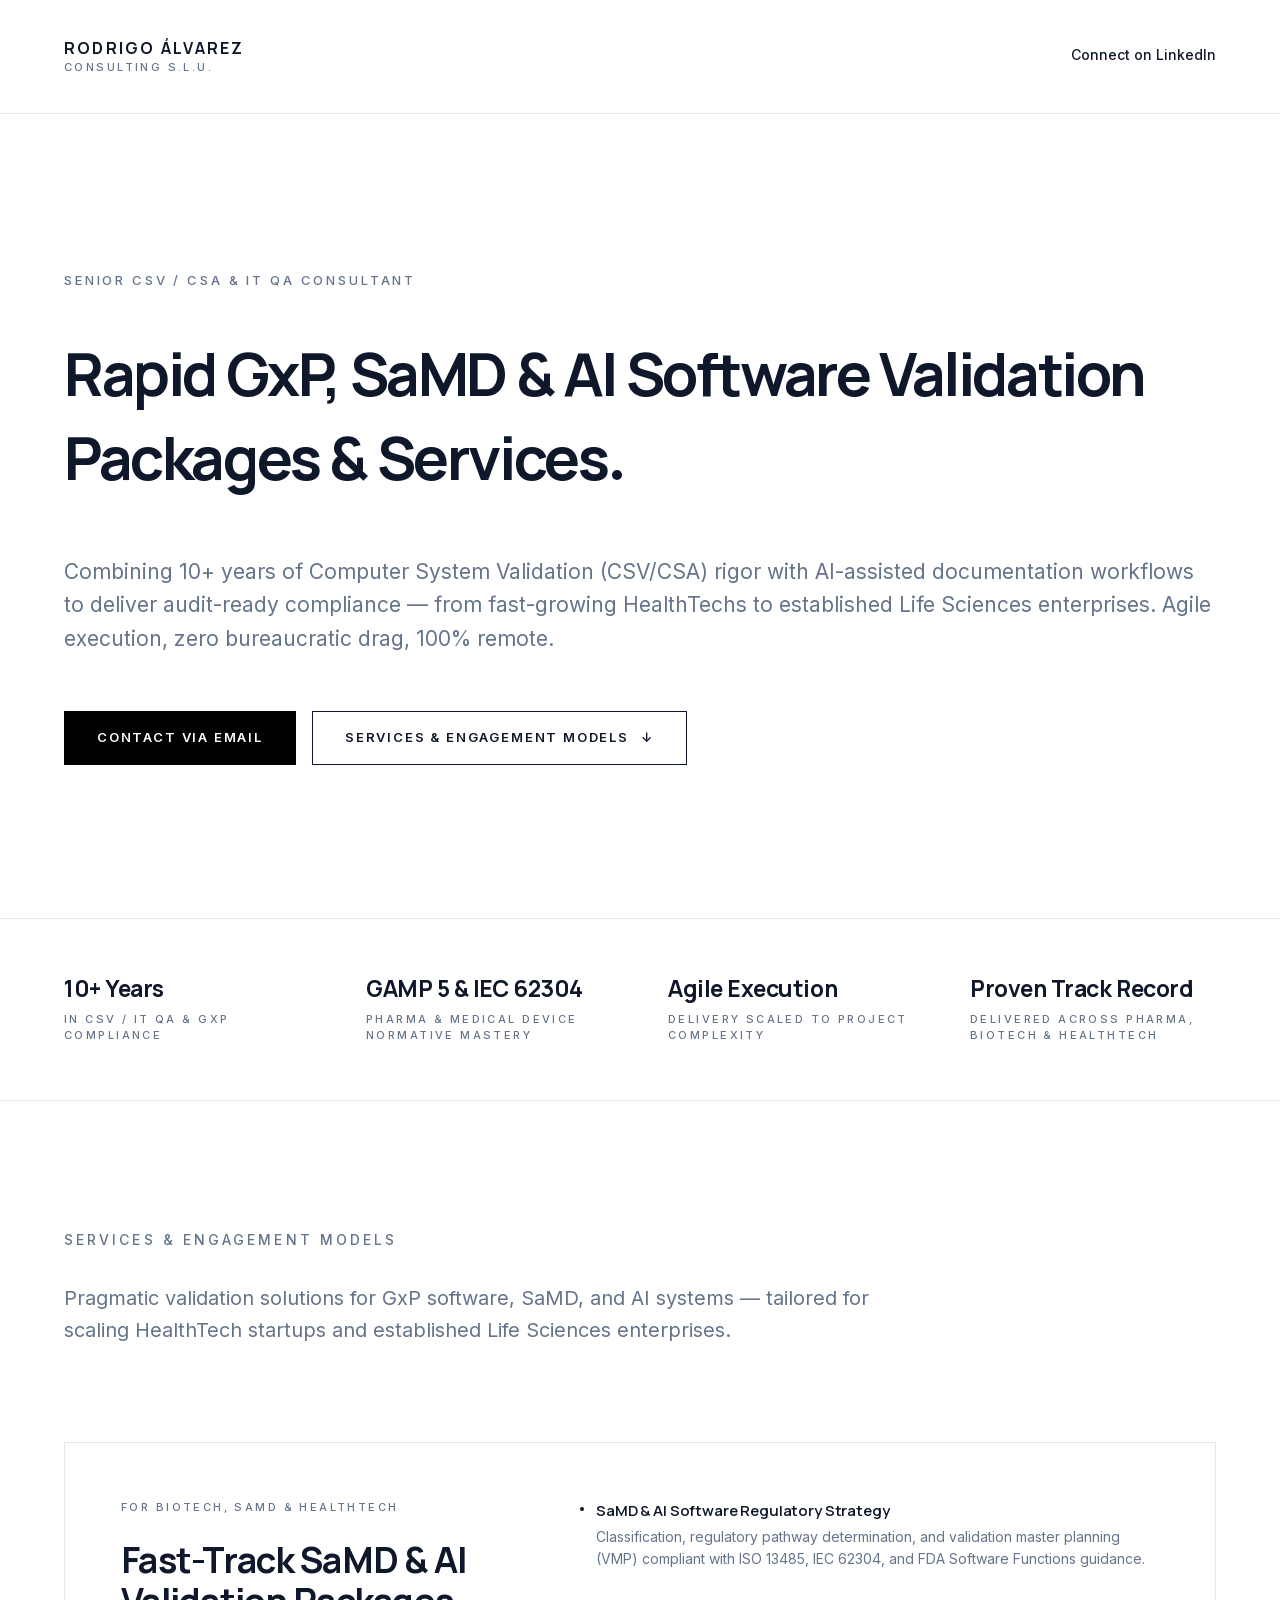
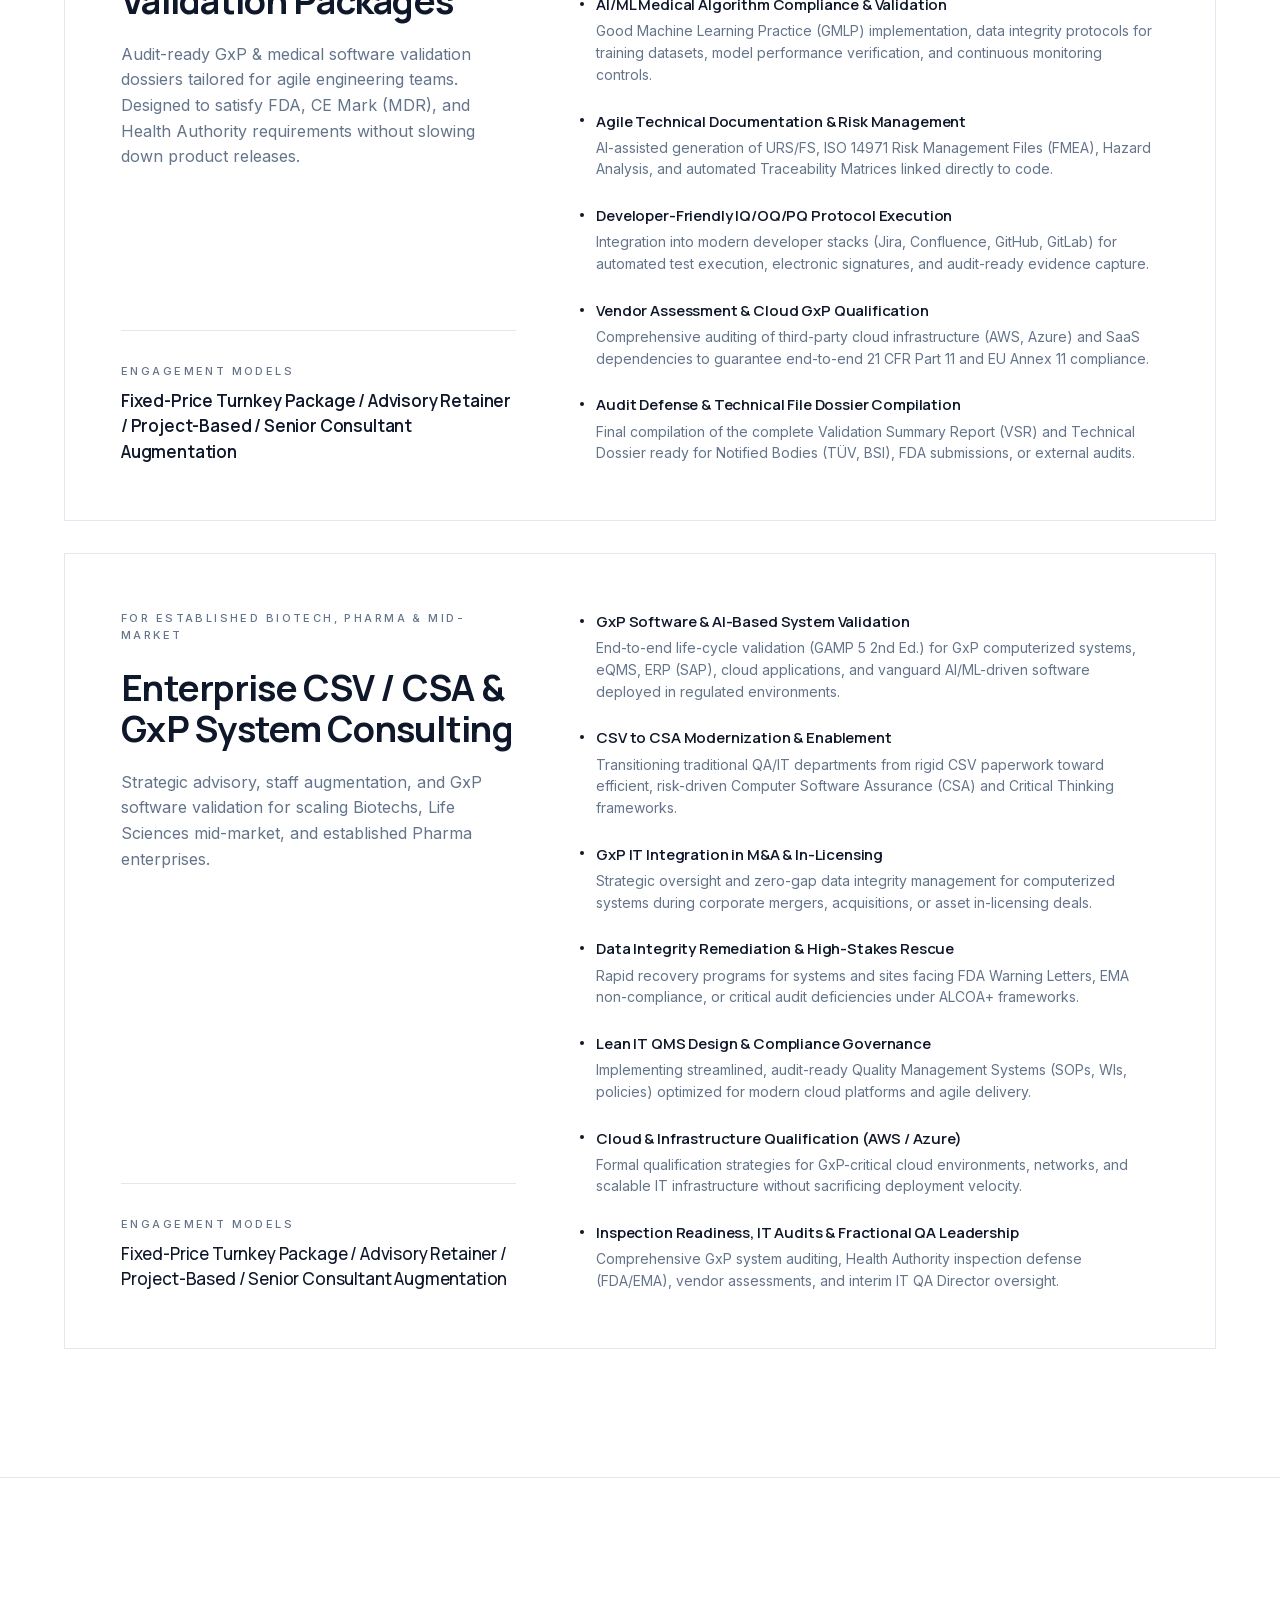
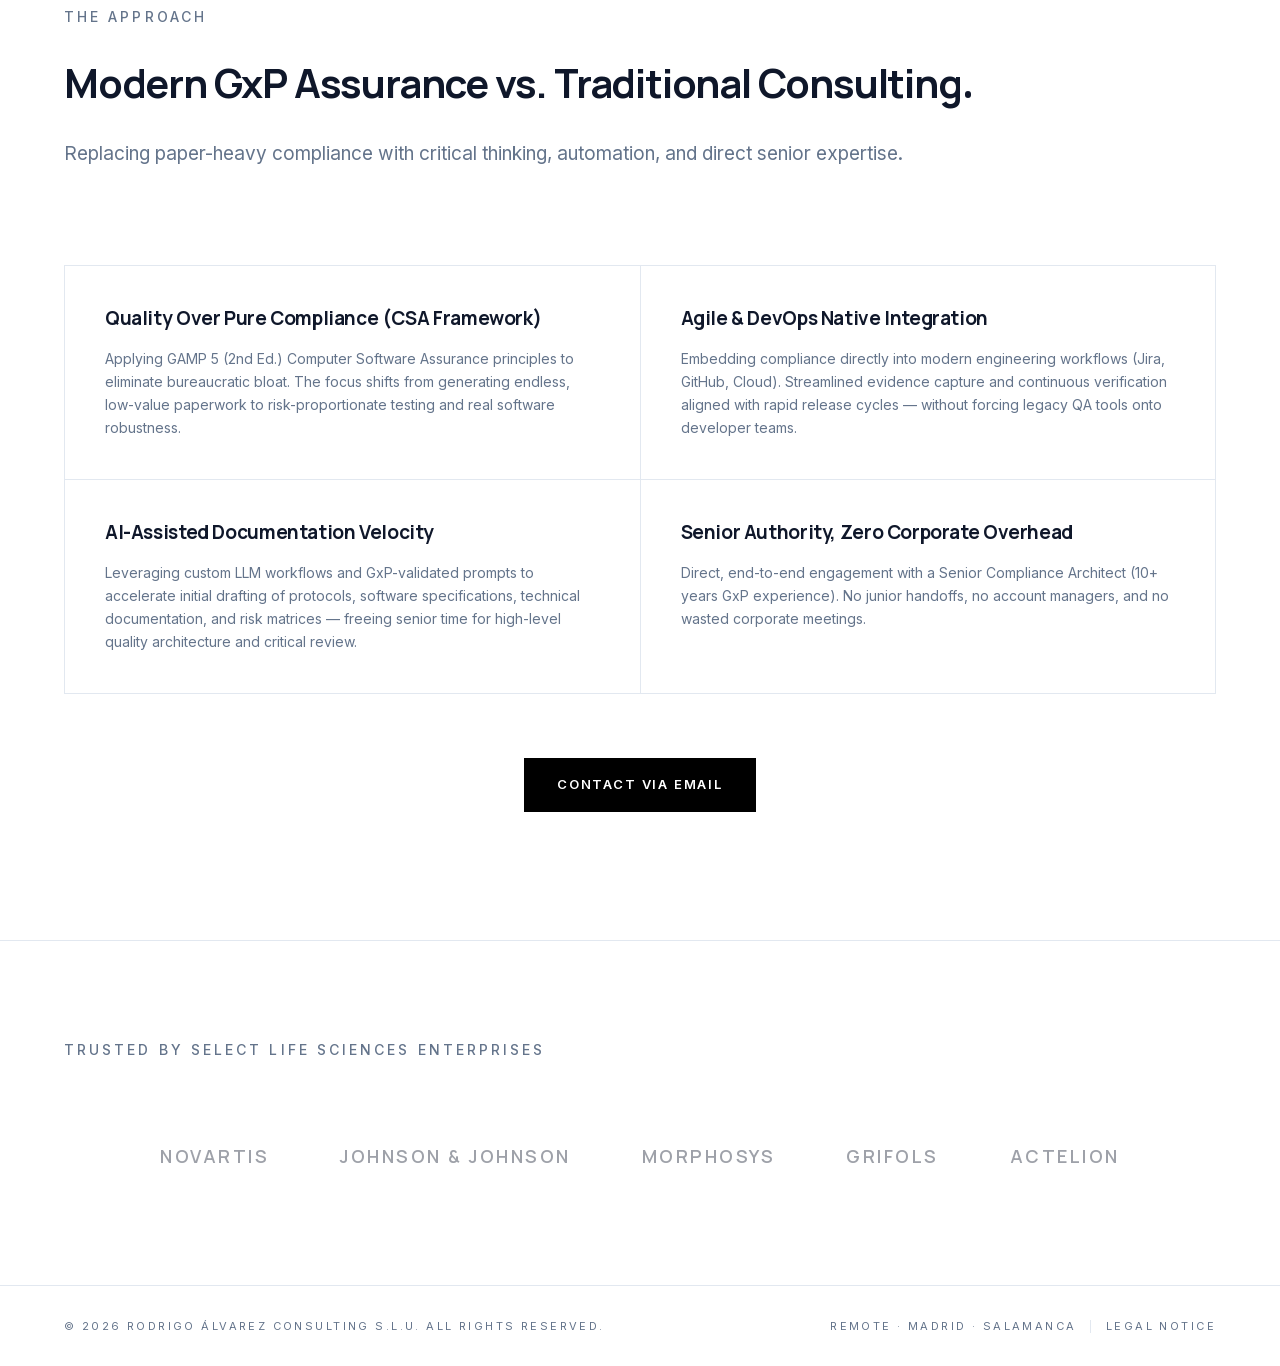
==== commit 1ffd088c: "new" ====
--- a/index.html
+++ b/index.html
@@ -1 +1,23 @@
-<!doctype html><html lang="en"><head><meta charset="utf-8"/><meta name="viewport" content="width=device-width,initial-scale=1"/><meta name="theme-color" content="#0F172A"/><link rel="icon" href="data:image/svg+xml,<svg xmlns=%22http://www.w3.org/2000/svg%22 viewBox=%220 0 100 100%22><text y=%22.9em%22 font-size=%2290%22 font-family=%22sans-serif%22 font-weight=%22900%22 fill=%22%230F172A%22>R</text></svg>"/><title>Rodrigo Álvarez Consulting</title><meta name="description" content="Independent CSV & IT Quality Assurance Consultant. Nearly a decade of experience ensuring regulatory compliance, data integrity, and cloud validation for the life sciences industry."/><link rel="preconnect" href="https://fonts.googleapis.com"/><link rel="preconnect" href="https://fonts.gstatic.com" crossorigin/><link href="https://fonts.googleapis.com/css2?family=Inter:wght@300;400;500;600;700;800;900&family=Manrope:wght@300;400;500;600;700;800&display=swap" rel="stylesheet"/><script>!function(n){if("/"===n.search[1]){var a=n.search.slice(1).split("&").map(function(n){return n.replace(/~and~/g,"&")}).join("?");window.history.replaceState(null,null,n.pathname.slice(0,-1)+a+n.hash)}}(window.location)</script><script defer="defer" src="./static/js/main.74fc4123.js"></script><link href="./static/css/main.63e58e6f.css" rel="stylesheet"></head><body><noscript>You need to enable JavaScript to run this app.</noscript><div id="root"></div></body></html>+<!DOCTYPE html>
+<html lang="en">
+<head>
+<meta charset="utf-8">
+<meta name="viewport" content="width=device-width, initial-scale=1">
+<meta name="theme-color" content="#0F172A">
+<title>Rodrigo Álvarez Consulting</title>
+<meta name="description" content="Independent CSV &amp; IT Quality Assurance Consultant. Nearly a decade of experience ensuring regulatory compliance, data integrity, and cloud validation for the life sciences industry.">
+<link rel="canonical" href="https://rodrigoalvarez.me/">
+<meta property="og:type" content="website">
+<meta property="og:title" content="Rodrigo Álvarez Consulting">
+<meta property="og:description" content="Independent CSV &amp; IT Quality Assurance Consultant. Nearly a decade of experience ensuring regulatory compliance, data integrity, and cloud validation for the life sciences industry.">
+<meta property="og:url" content="https://rodrigoalvarez.me/">
+<link rel="icon" href="favicon.svg" type="image/svg+xml">
+<link rel="preload" href="assets/fonts/inter-latin.woff2" as="font" type="font/woff2" crossorigin>
+<link rel="preload" href="assets/fonts/manrope-latin.woff2" as="font" type="font/woff2" crossorigin>
+<link rel="stylesheet" href="assets/styles.css">
+<script defer src="assets/main.js"></script>
+</head>
+<body>
+<div id="root"><div class="App"><div class="min-h-screen bg-white text-[#0F172A] font-inter antialiased"><header class="w-full border-b border-[#E2E8F0]"><div class="mx-auto flex max-w-[1280px] items-start justify-between px-6 py-8 sm:px-10 lg:px-16 lg:py-10"><a class="group inline-flex flex-col leading-none" href="https://rodrigoalvarez.me/"><span class="font-manrope text-[15px] font-bold uppercase tracking-brand text-[#0F172A] sm:text-[16px]">Rodrigo Álvarez</span><span class="mt-1.5 text-[10px] font-medium uppercase tracking-micro text-[#64748B] sm:text-[11px]">Consulting S.L.U.</span></a><a href="https://www.linkedin.com/in/rodrigoalvarezsanchez/" target="_blank" rel="noopener noreferrer" class="mt-1 whitespace-nowrap text-[13px] font-medium text-[#0F172A] underline-offset-[6px] transition-all duration-200 hover:underline sm:text-[14px]">Connect on LinkedIn</a></div></header><section id="top" class="relative flex w-full min-h-[calc(100vh-96px)] items-center"><div class="mx-auto w-full max-w-[1280px] px-6 py-16 sm:px-10 sm:py-20 lg:px-16 lg:py-24"><span class="mb-8 inline-flex items-center font-inter text-[11px] font-medium uppercase tracking-micro text-[#64748B] sm:mb-10 sm:text-[12px] lg:text-[13px]">Senior CSV / CSA &amp; IT QA Consultant</span><h1 class="font-manrope font-bold leading-[1.4] tracking-[-0.04em] text-[#0F172A] text-[30px] sm:text-[40px] md:text-[50px] lg:text-[60px]">Rapid GxP, SaMD &amp; AI Software Validation Packages &amp; Services<span aria-hidden="true" class="ml-[0.08em] inline-block h-[0.16em] w-[0.16em] rounded-full bg-[#0F172A] align-baseline"></span></h1><p class="mt-10 font-inter text-[16px] font-normal leading-[1.6] text-[#64748B] sm:mt-14 sm:text-[19px] lg:text-[21px]">Combining 10+ years of Computer System Validation (CSV/CSA) rigor with AI-assisted documentation workflows to deliver audit-ready compliance — from fast-growing HealthTechs to established Life Sciences enterprises. Agile execution, zero bureaucratic drag, 100% remote.</p><div class="mt-10 flex flex-col items-stretch gap-3 sm:mt-14 sm:flex-row sm:items-center sm:gap-4"><button data-email-cta type="button" class="group inline-flex items-center justify-center border border-black !bg-black px-8 py-4 text-[12px] font-semibold uppercase tracking-brand !text-white transition-colors duration-200 hover:!bg-white hover:!text-black sm:text-[13px]" style="background-color: rgb(0, 0, 0); color: rgb(255, 255, 255);">Contact via Email</button><a href="#services-section" class="group inline-flex items-center justify-center gap-3 border border-[#0F172A] bg-white px-8 py-4 text-[12px] font-semibold uppercase tracking-brand text-[#0F172A] transition-colors duration-200 hover:bg-[#0F172A] hover:text-white sm:text-[13px]"><span>Services &amp; Engagement Models</span><span aria-hidden="true" class="inline-block transition-transform duration-200 group-hover:translate-y-0.5">↓</span></a></div></div></section><section class="w-full border-t border-[#E2E8F0]"><div class="mx-auto max-w-[1280px] px-6 py-10 sm:px-10 sm:py-14 lg:px-16"><div class="grid grid-cols-2 gap-x-8 gap-y-8 md:grid-cols-4 md:gap-x-10 md:gap-y-0 lg:gap-x-14"><div class="flex flex-col items-center gap-2 text-center xl:items-start xl:text-left"><span class="flex min-h-[2.4em] items-center justify-center font-manrope text-[18px] font-bold leading-[1.2] tracking-[-0.02em] text-[#0F172A] sm:text-[21px] lg:text-[23px] xl:min-h-0 xl:justify-start">10+ Years</span><span class="font-inter text-[10px] font-medium uppercase leading-[1.5] tracking-micro text-[#64748B] sm:text-[11px]">In CSV / IT QA &amp; GxP Compliance</span></div><div class="flex flex-col items-center gap-2 text-center xl:items-start xl:text-left"><span class="flex min-h-[2.4em] items-center justify-center font-manrope text-[18px] font-bold leading-[1.2] tracking-[-0.02em] text-[#0F172A] sm:text-[21px] lg:text-[23px] xl:min-h-0 xl:justify-start">GAMP 5 &amp; IEC 62304</span><span class="font-inter text-[10px] font-medium uppercase leading-[1.5] tracking-micro text-[#64748B] sm:text-[11px]">Pharma &amp; Medical Device Normative Mastery</span></div><div class="flex flex-col items-center gap-2 text-center xl:items-start xl:text-left"><span class="flex min-h-[2.4em] items-center justify-center font-manrope text-[18px] font-bold leading-[1.2] tracking-[-0.02em] text-[#0F172A] sm:text-[21px] lg:text-[23px] xl:min-h-0 xl:justify-start">Agile Execution</span><span class="font-inter text-[10px] font-medium uppercase leading-[1.5] tracking-micro text-[#64748B] sm:text-[11px]">Delivery scaled to project complexity</span></div><div class="flex flex-col items-center gap-2 text-center xl:items-start xl:text-left"><span class="flex min-h-[2.4em] items-center justify-center font-manrope text-[18px] font-bold leading-[1.2] tracking-[-0.02em] text-[#0F172A] sm:text-[21px] lg:text-[23px] xl:min-h-0 xl:justify-start">Proven Track Record</span><span class="font-inter text-[10px] font-medium uppercase leading-[1.5] tracking-micro text-[#64748B] sm:text-[11px]">Delivered across Pharma, Biotech &amp; HealthTech</span></div></div></div></section><section id="services-section" class="w-full scroll-mt-16 border-t border-[#E2E8F0] bg-white"><div class="mx-auto max-w-[1280px] px-6 py-20 sm:px-10 sm:py-24 lg:px-16 lg:py-32"><span class="mb-6 block font-inter text-[12px] font-medium uppercase tracking-micro text-[#64748B] sm:mb-8 sm:text-[13px] lg:text-[14px]">Services &amp; Engagement Models</span><p class="mb-16 max-w-[72ch] font-inter text-[16px] font-normal leading-[1.6] text-[#64748B] sm:mb-20 sm:text-[18px] lg:mb-24 lg:text-[20px]">Pragmatic validation solutions for GxP software, SaMD, and AI systems — tailored for scaling HealthTech startups and established Life Sciences enterprises.</p><div class="flex flex-col gap-6 lg:gap-8"><article class="grid grid-cols-1 gap-10 border border-[#E2E8F0] bg-white p-8 sm:p-10 lg:grid-cols-12 lg:gap-16 lg:p-14"><div class="flex flex-col lg:col-span-5 lg:justify-between"><div><span class="block font-inter text-[10px] font-medium uppercase tracking-micro text-[#64748B] sm:text-[11px]">For Biotech, SaMD &amp; HealthTech</span><h3 class="mt-5 font-manrope text-[26px] font-bold leading-[1.15] tracking-[-0.02em] text-[#0F172A] sm:mt-6 sm:text-[30px] lg:text-[36px]">Fast-Track SaMD &amp; AI Validation Packages</h3><p class="mt-5 font-inter text-[14px] font-normal leading-[1.6] text-[#64748B] sm:text-[15px] lg:text-[16px]">Audit-ready GxP &amp; medical software validation dossiers tailored for agile engineering teams. Designed to satisfy FDA, CE Mark (MDR), and Health Authority requirements without slowing down product releases.</p></div><div class="mt-10 border-t border-[#E2E8F0] pt-6 sm:mt-12 sm:pt-8 lg:mt-16"><span class="block font-inter text-[10px] font-medium uppercase tracking-micro text-[#64748B] sm:text-[11px]">Engagement Models</span><span class="mt-2 block font-manrope text-[15px] font-semibold tracking-[-0.01em] text-[#0F172A] sm:text-[16px] lg:text-[17px]">Fixed-Price Turnkey Package / Advisory Retainer / Project-Based / Senior Consultant Augmentation</span></div></div><div class="lg:col-span-7"><ul class="flex flex-col gap-5 sm:gap-6"><li class="flex items-start gap-3 font-inter leading-[1.55] text-[#0F172A]"><span aria-hidden="true" class="mt-[0.55em] inline-block h-1 w-1 shrink-0 rounded-full bg-[#0F172A]"></span><span class="flex flex-col gap-1"><span class="font-manrope text-[13px] font-semibold tracking-[-0.01em] text-[#0F172A] sm:text-[14px] lg:text-[15px]">SaMD &amp; AI Software Regulatory Strategy</span><span class="font-inter text-[13px] font-normal leading-[1.55] text-[#64748B] sm:text-[14px]">Classification, regulatory pathway determination, and validation master planning (VMP) compliant with ISO 13485, IEC 62304, and FDA Software Functions guidance.</span></span></li><li class="flex items-start gap-3 font-inter leading-[1.55] text-[#0F172A]"><span aria-hidden="true" class="mt-[0.55em] inline-block h-1 w-1 shrink-0 rounded-full bg-[#0F172A]"></span><span class="flex flex-col gap-1"><span class="font-manrope text-[13px] font-semibold tracking-[-0.01em] text-[#0F172A] sm:text-[14px] lg:text-[15px]">AI/ML Medical Algorithm Compliance &amp; Validation</span><span class="font-inter text-[13px] font-normal leading-[1.55] text-[#64748B] sm:text-[14px]">Good Machine Learning Practice (GMLP) implementation, data integrity protocols for training datasets, model performance verification, and continuous monitoring controls.</span></span></li><li class="flex items-start gap-3 font-inter leading-[1.55] text-[#0F172A]"><span aria-hidden="true" class="mt-[0.55em] inline-block h-1 w-1 shrink-0 rounded-full bg-[#0F172A]"></span><span class="flex flex-col gap-1"><span class="font-manrope text-[13px] font-semibold tracking-[-0.01em] text-[#0F172A] sm:text-[14px] lg:text-[15px]">Agile Technical Documentation &amp; Risk Management</span><span class="font-inter text-[13px] font-normal leading-[1.55] text-[#64748B] sm:text-[14px]">AI-assisted generation of URS/FS, ISO 14971 Risk Management Files (FMEA), Hazard Analysis, and automated Traceability Matrices linked directly to code.</span></span></li><li class="flex items-start gap-3 font-inter leading-[1.55] text-[#0F172A]"><span aria-hidden="true" class="mt-[0.55em] inline-block h-1 w-1 shrink-0 rounded-full bg-[#0F172A]"></span><span class="flex flex-col gap-1"><span class="font-manrope text-[13px] font-semibold tracking-[-0.01em] text-[#0F172A] sm:text-[14px] lg:text-[15px]">Developer-Friendly IQ/OQ/PQ Protocol Execution</span><span class="font-inter text-[13px] font-normal leading-[1.55] text-[#64748B] sm:text-[14px]">Integration into modern developer stacks (Jira, Confluence, GitHub, GitLab) for automated test execution, electronic signatures, and audit-ready evidence capture.</span></span></li><li class="flex items-start gap-3 font-inter leading-[1.55] text-[#0F172A]"><span aria-hidden="true" class="mt-[0.55em] inline-block h-1 w-1 shrink-0 rounded-full bg-[#0F172A]"></span><span class="flex flex-col gap-1"><span class="font-manrope text-[13px] font-semibold tracking-[-0.01em] text-[#0F172A] sm:text-[14px] lg:text-[15px]">Vendor Assessment &amp; Cloud GxP Qualification</span><span class="font-inter text-[13px] font-normal leading-[1.55] text-[#64748B] sm:text-[14px]">Comprehensive auditing of third-party cloud infrastructure (AWS, Azure) and SaaS dependencies to guarantee end-to-end 21 CFR Part 11 and EU Annex 11 compliance.</span></span></li><li class="flex items-start gap-3 font-inter leading-[1.55] text-[#0F172A]"><span aria-hidden="true" class="mt-[0.55em] inline-block h-1 w-1 shrink-0 rounded-full bg-[#0F172A]"></span><span class="flex flex-col gap-1"><span class="font-manrope text-[13px] font-semibold tracking-[-0.01em] text-[#0F172A] sm:text-[14px] lg:text-[15px]">Audit Defense &amp; Technical File Dossier Compilation</span><span class="font-inter text-[13px] font-normal leading-[1.55] text-[#64748B] sm:text-[14px]">Final compilation of the complete Validation Summary Report (VSR) and Technical Dossier ready for Notified Bodies (TÜV, BSI), FDA submissions, or external audits.</span></span></li></ul></div></article><article class="grid grid-cols-1 gap-10 border border-[#E2E8F0] bg-white p-8 sm:p-10 lg:grid-cols-12 lg:gap-16 lg:p-14"><div class="flex flex-col lg:col-span-5 lg:justify-between"><div><span class="block font-inter text-[10px] font-medium uppercase tracking-micro text-[#64748B] sm:text-[11px]">For Established Biotech, Pharma &amp; Mid-Market</span><h3 class="mt-5 font-manrope text-[26px] font-bold leading-[1.15] tracking-[-0.02em] text-[#0F172A] sm:mt-6 sm:text-[30px] lg:text-[36px]">Enterprise CSV / CSA &amp; GxP System Consulting</h3><p class="mt-5 font-inter text-[14px] font-normal leading-[1.6] text-[#64748B] sm:text-[15px] lg:text-[16px]">Strategic advisory, staff augmentation, and GxP software validation for scaling Biotechs, Life Sciences mid-market, and established Pharma enterprises.</p></div><div class="mt-10 border-t border-[#E2E8F0] pt-6 sm:mt-12 sm:pt-8 lg:mt-16"><span class="block font-inter text-[10px] font-medium uppercase tracking-micro text-[#64748B] sm:text-[11px]">Engagement Models</span><span class="mt-2 block font-manrope text-[15px] font-medium tracking-[-0.01em] text-[#0F172A] sm:text-[16px] lg:text-[17px]">Fixed-Price Turnkey Package / Advisory Retainer / Project-Based / Senior Consultant Augmentation</span></div></div><div class="lg:col-span-7"><ul class="flex flex-col gap-5 sm:gap-6"><li class="flex items-start gap-3 font-inter leading-[1.55] text-[#0F172A]"><span aria-hidden="true" class="mt-[0.55em] inline-block h-1 w-1 shrink-0 rounded-full bg-[#0F172A]"></span><span class="flex flex-col gap-1"><span class="font-manrope text-[13px] font-semibold tracking-[-0.01em] text-[#0F172A] sm:text-[14px] lg:text-[15px]">GxP Software &amp; AI-Based System Validation</span><span class="font-inter text-[13px] font-normal leading-[1.55] text-[#64748B] sm:text-[14px]">End-to-end life-cycle validation (GAMP 5 2nd Ed.) for GxP computerized systems, eQMS, ERP (SAP), cloud applications, and vanguard AI/ML-driven software deployed in regulated environments.</span></span></li><li class="flex items-start gap-3 font-inter leading-[1.55] text-[#0F172A]"><span aria-hidden="true" class="mt-[0.55em] inline-block h-1 w-1 shrink-0 rounded-full bg-[#0F172A]"></span><span class="flex flex-col gap-1"><span class="font-manrope text-[13px] font-semibold tracking-[-0.01em] text-[#0F172A] sm:text-[14px] lg:text-[15px]">CSV to CSA Modernization &amp; Enablement</span><span class="font-inter text-[13px] font-normal leading-[1.55] text-[#64748B] sm:text-[14px]">Transitioning traditional QA/IT departments from rigid CSV paperwork toward efficient, risk-driven Computer Software Assurance (CSA) and Critical Thinking frameworks.</span></span></li><li class="flex items-start gap-3 font-inter leading-[1.55] text-[#0F172A]"><span aria-hidden="true" class="mt-[0.55em] inline-block h-1 w-1 shrink-0 rounded-full bg-[#0F172A]"></span><span class="flex flex-col gap-1"><span class="font-manrope text-[13px] font-semibold tracking-[-0.01em] text-[#0F172A] sm:text-[14px] lg:text-[15px]">GxP IT Integration in M&amp;A &amp; In-Licensing</span><span class="font-inter text-[13px] font-normal leading-[1.55] text-[#64748B] sm:text-[14px]">Strategic oversight and zero-gap data integrity management for computerized systems during corporate mergers, acquisitions, or asset in-licensing deals.</span></span></li><li class="flex items-start gap-3 font-inter leading-[1.55] text-[#0F172A]"><span aria-hidden="true" class="mt-[0.55em] inline-block h-1 w-1 shrink-0 rounded-full bg-[#0F172A]"></span><span class="flex flex-col gap-1"><span class="font-manrope text-[13px] font-semibold tracking-[-0.01em] text-[#0F172A] sm:text-[14px] lg:text-[15px]">Data Integrity Remediation &amp; High-Stakes Rescue</span><span class="font-inter text-[13px] font-normal leading-[1.55] text-[#64748B] sm:text-[14px]">Rapid recovery programs for systems and sites facing FDA Warning Letters, EMA non-compliance, or critical audit deficiencies under ALCOA+ frameworks.</span></span></li><li class="flex items-start gap-3 font-inter leading-[1.55] text-[#0F172A]"><span aria-hidden="true" class="mt-[0.55em] inline-block h-1 w-1 shrink-0 rounded-full bg-[#0F172A]"></span><span class="flex flex-col gap-1"><span class="font-manrope text-[13px] font-semibold tracking-[-0.01em] text-[#0F172A] sm:text-[14px] lg:text-[15px]">Lean IT QMS Design &amp; Compliance Governance</span><span class="font-inter text-[13px] font-normal leading-[1.55] text-[#64748B] sm:text-[14px]">Implementing streamlined, audit-ready Quality Management Systems (SOPs, WIs, policies) optimized for modern cloud platforms and agile delivery.</span></span></li><li class="flex items-start gap-3 font-inter leading-[1.55] text-[#0F172A]"><span aria-hidden="true" class="mt-[0.55em] inline-block h-1 w-1 shrink-0 rounded-full bg-[#0F172A]"></span><span class="flex flex-col gap-1"><span class="font-manrope text-[13px] font-semibold tracking-[-0.01em] text-[#0F172A] sm:text-[14px] lg:text-[15px]">Cloud &amp; Infrastructure Qualification (AWS / Azure)</span><span class="font-inter text-[13px] font-normal leading-[1.55] text-[#64748B] sm:text-[14px]">Formal qualification strategies for GxP-critical cloud environments, networks, and scalable IT infrastructure without sacrificing deployment velocity.</span></span></li><li class="flex items-start gap-3 font-inter leading-[1.55] text-[#0F172A]"><span aria-hidden="true" class="mt-[0.55em] inline-block h-1 w-1 shrink-0 rounded-full bg-[#0F172A]"></span><span class="flex flex-col gap-1"><span class="font-manrope text-[13px] font-semibold tracking-[-0.01em] text-[#0F172A] sm:text-[14px] lg:text-[15px]">Inspection Readiness, IT Audits &amp; Fractional QA Leadership</span><span class="font-inter text-[13px] font-normal leading-[1.55] text-[#64748B] sm:text-[14px]">Comprehensive GxP system auditing, Health Authority inspection defense (FDA/EMA), vendor assessments, and interim IT QA Director oversight.</span></span></li></ul></div></article></div></div></section><section class="w-full border-t border-[#E2E8F0] bg-white"><div class="mx-auto max-w-[1280px] px-6 py-20 sm:px-10 sm:py-24 lg:px-16 lg:py-32"><span class="mb-6 block font-inter text-[12px] font-medium uppercase tracking-micro text-[#64748B] sm:mb-8 sm:text-[13px] lg:text-[14px]">The Approach</span><h2 class="font-manrope text-[24px] font-bold leading-[1.2] tracking-[-0.03em] text-[#0F172A] sm:text-[30px] md:text-[34px] lg:text-[40px]">Modern GxP Assurance vs. Traditional Consulting<span aria-hidden="true" class="ml-[0.08em] inline-block h-[0.16em] w-[0.16em] rounded-full bg-[#0F172A] align-baseline"></span></h2><p class="mt-6 font-inter text-[15px] font-normal leading-[1.6] text-[#64748B] sm:mt-8 sm:text-[17px] lg:text-[19px]">Replacing paper-heavy compliance with critical thinking, automation, and direct senior expertise.</p><div class="mt-16 grid grid-cols-1 gap-px border border-[#E2E8F0] bg-[#E2E8F0] sm:mt-20 lg:mt-24 xl:grid-cols-2"><article class="bg-white p-6 text-center sm:p-8 lg:p-10 xl:text-left"><h3 class="font-manrope text-[17px] font-bold leading-[1.3] tracking-[-0.02em] text-[#0F172A] sm:text-[18px] xl:text-[19px]">Quality Over Pure Compliance (CSA Framework)</h3><p class="mx-auto mt-3 max-w-[56ch] font-inter text-[13px] font-normal leading-[1.65] text-[#64748B] sm:mt-4 sm:text-[14px] xl:mx-0">Applying GAMP 5 (2nd Ed.) Computer Software Assurance principles to eliminate bureaucratic bloat. The focus shifts from generating endless, low-value paperwork to risk-proportionate testing and real software robustness.</p></article><article class="bg-white p-6 text-center sm:p-8 lg:p-10 xl:text-left"><h3 class="font-manrope text-[17px] font-bold leading-[1.3] tracking-[-0.02em] text-[#0F172A] sm:text-[18px] xl:text-[19px]">Agile &amp; DevOps Native Integration</h3><p class="mx-auto mt-3 max-w-[56ch] font-inter text-[13px] font-normal leading-[1.65] text-[#64748B] sm:mt-4 sm:text-[14px] xl:mx-0">Embedding compliance directly into modern engineering workflows (Jira, GitHub, Cloud). Streamlined evidence capture and continuous verification aligned with rapid release cycles — without forcing legacy QA tools onto developer teams.</p></article><article class="bg-white p-6 text-center sm:p-8 lg:p-10 xl:text-left"><h3 class="font-manrope text-[17px] font-bold leading-[1.3] tracking-[-0.02em] text-[#0F172A] sm:text-[18px] xl:text-[19px]">AI-Assisted Documentation Velocity</h3><p class="mx-auto mt-3 max-w-[56ch] font-inter text-[13px] font-normal leading-[1.65] text-[#64748B] sm:mt-4 sm:text-[14px] xl:mx-0">Leveraging custom LLM workflows and GxP-validated prompts to accelerate initial drafting of protocols, software specifications, technical documentation, and risk matrices — freeing senior time for high-level quality architecture and critical review.</p></article><article class="bg-white p-6 text-center sm:p-8 lg:p-10 xl:text-left"><h3 class="font-manrope text-[17px] font-bold leading-[1.3] tracking-[-0.02em] text-[#0F172A] sm:text-[18px] xl:text-[19px]">Senior Authority, Zero Corporate Overhead</h3><p class="mx-auto mt-3 max-w-[56ch] font-inter text-[13px] font-normal leading-[1.65] text-[#64748B] sm:mt-4 sm:text-[14px] xl:mx-0">Direct, end-to-end engagement with a Senior Compliance Architect (10+ years GxP experience). No junior handoffs, no account managers, and no wasted corporate meetings.</p></article></div><div class="mt-12 flex justify-center sm:mt-14 lg:mt-16"><button data-email-cta type="button" class="group inline-flex items-center justify-center border border-black !bg-black px-8 py-4 text-[12px] font-semibold uppercase tracking-brand !text-white transition-colors duration-200 hover:!bg-white hover:!text-black sm:text-[13px]" style="background-color: rgb(0, 0, 0); color: rgb(255, 255, 255);">Contact via Email</button></div></div></section><section class="w-full border-t border-[#E2E8F0] bg-white"><div class="mx-auto max-w-[1280px] px-6 py-16 sm:px-10 sm:py-20 lg:px-16 lg:py-24"><div class="mb-12 sm:mb-16"><span class="font-inter text-[12px] font-medium uppercase tracking-micro text-[#64748B] sm:text-[13px] lg:text-[14px]">Trusted by Select Life Sciences Enterprises</span></div><div class="flex flex-col items-center gap-10 md:flex-row md:flex-nowrap md:justify-between md:gap-x-4 lg:gap-x-8 lg:px-12 xl:px-24"><div class="flex h-12 items-center justify-center opacity-40 transition-opacity duration-200 hover:opacity-100 sm:h-16"><span class="whitespace-nowrap font-manrope text-[13px] font-semibold uppercase tracking-[0.08em] text-[#0F172A] sm:text-[16px] sm:tracking-[0.12em] lg:text-[18px] lg:tracking-[0.14em]">Novartis</span></div><div class="flex h-12 items-center justify-center opacity-40 transition-opacity duration-200 hover:opacity-100 sm:h-16"><span class="whitespace-nowrap font-manrope text-[13px] font-semibold uppercase tracking-[0.08em] text-[#0F172A] sm:text-[16px] sm:tracking-[0.12em] lg:text-[18px] lg:tracking-[0.14em]">Johnson &amp; Johnson</span></div><div class="flex h-12 items-center justify-center opacity-40 transition-opacity duration-200 hover:opacity-100 sm:h-16"><span class="whitespace-nowrap font-manrope text-[13px] font-semibold uppercase tracking-[0.08em] text-[#0F172A] sm:text-[16px] sm:tracking-[0.12em] lg:text-[18px] lg:tracking-[0.14em]">MorphoSys</span></div><div class="flex h-12 items-center justify-center opacity-40 transition-opacity duration-200 hover:opacity-100 sm:h-16"><span class="whitespace-nowrap font-manrope text-[13px] font-semibold uppercase tracking-[0.08em] text-[#0F172A] sm:text-[16px] sm:tracking-[0.12em] lg:text-[18px] lg:tracking-[0.14em]">Grifols</span></div><div class="flex h-12 items-center justify-center opacity-40 transition-opacity duration-200 hover:opacity-100 sm:h-16"><span class="whitespace-nowrap font-manrope text-[13px] font-semibold uppercase tracking-[0.08em] text-[#0F172A] sm:text-[16px] sm:tracking-[0.12em] lg:text-[18px] lg:tracking-[0.14em]">Actelion</span></div></div></div></section><footer class="w-full border-t border-[#E2E8F0] bg-white"><div class="mx-auto max-w-[1280px] px-6 py-8 sm:px-10 lg:px-16"><div class="flex flex-col items-start justify-between gap-3 sm:flex-row sm:items-center"><p class="text-[10px] font-normal uppercase tracking-micro text-[#64748B] sm:text-[11px]">© 2026 Rodrigo Álvarez Consulting S.L.U. All rights reserved.</p><div class="flex flex-col gap-1 text-[10px] font-normal uppercase tracking-micro text-[#64748B] sm:flex-row sm:flex-wrap sm:items-center sm:gap-x-3 sm:gap-y-1 sm:text-[11px]"><span>Remote · Madrid · Salamanca</span><span aria-hidden="true" class="hidden text-[#E2E8F0] sm:inline">|</span><a class="transition-colors duration-200 hover:text-[#0F172A]" href="https://rodrigoalvarez.me/legal/">Legal Notice</a></div></div></div></footer></div></div></div>
+</body>
+</html>
--- a/assets/styles.css
+++ b/assets/styles.css
@@ -0,0 +1,3423 @@
+/* latin-ext */
+@font-face {
+  font-family: 'Inter';
+  font-style: normal;
+  font-weight: 300;
+  font-display: swap;
+  src: url(fonts/inter-latin-ext.woff2) format('woff2');
+  unicode-range: U+0100-02BA, U+02BD-02C5, U+02C7-02CC, U+02CE-02D7, U+02DD-02FF, U+0304, U+0308, U+0329, U+1D00-1DBF, U+1E00-1E9F, U+1EF2-1EFF, U+2020, U+20A0-20AB, U+20AD-20C4, U+2113, U+2C60-2C7F, U+A720-A7FF;
+}
+
+/* latin */
+@font-face {
+  font-family: 'Inter';
+  font-style: normal;
+  font-weight: 300;
+  font-display: swap;
+  src: url(fonts/inter-latin.woff2) format('woff2');
+  unicode-range: U+0000-00FF, U+0131, U+0152-0153, U+02BB-02BC, U+02C6, U+02DA, U+02DC, U+0304, U+0308, U+0329, U+2000-206F, U+20AC, U+2122, U+2191, U+2193, U+2212, U+2215, U+FEFF, U+FFFD;
+}
+
+/* latin-ext */
+@font-face {
+  font-family: 'Inter';
+  font-style: normal;
+  font-weight: 400;
+  font-display: swap;
+  src: url(fonts/inter-latin-ext.woff2) format('woff2');
+  unicode-range: U+0100-02BA, U+02BD-02C5, U+02C7-02CC, U+02CE-02D7, U+02DD-02FF, U+0304, U+0308, U+0329, U+1D00-1DBF, U+1E00-1E9F, U+1EF2-1EFF, U+2020, U+20A0-20AB, U+20AD-20C4, U+2113, U+2C60-2C7F, U+A720-A7FF;
+}
+
+/* latin */
+@font-face {
+  font-family: 'Inter';
+  font-style: normal;
+  font-weight: 400;
+  font-display: swap;
+  src: url(fonts/inter-latin.woff2) format('woff2');
+  unicode-range: U+0000-00FF, U+0131, U+0152-0153, U+02BB-02BC, U+02C6, U+02DA, U+02DC, U+0304, U+0308, U+0329, U+2000-206F, U+20AC, U+2122, U+2191, U+2193, U+2212, U+2215, U+FEFF, U+FFFD;
+}
+
+/* latin-ext */
+@font-face {
+  font-family: 'Inter';
+  font-style: normal;
+  font-weight: 500;
+  font-display: swap;
+  src: url(fonts/inter-latin-ext.woff2) format('woff2');
+  unicode-range: U+0100-02BA, U+02BD-02C5, U+02C7-02CC, U+02CE-02D7, U+02DD-02FF, U+0304, U+0308, U+0329, U+1D00-1DBF, U+1E00-1E9F, U+1EF2-1EFF, U+2020, U+20A0-20AB, U+20AD-20C4, U+2113, U+2C60-2C7F, U+A720-A7FF;
+}
+
+/* latin */
+@font-face {
+  font-family: 'Inter';
+  font-style: normal;
+  font-weight: 500;
+  font-display: swap;
+  src: url(fonts/inter-latin.woff2) format('woff2');
+  unicode-range: U+0000-00FF, U+0131, U+0152-0153, U+02BB-02BC, U+02C6, U+02DA, U+02DC, U+0304, U+0308, U+0329, U+2000-206F, U+20AC, U+2122, U+2191, U+2193, U+2212, U+2215, U+FEFF, U+FFFD;
+}
+
+/* latin-ext */
+@font-face {
+  font-family: 'Inter';
+  font-style: normal;
+  font-weight: 600;
+  font-display: swap;
+  src: url(fonts/inter-latin-ext.woff2) format('woff2');
+  unicode-range: U+0100-02BA, U+02BD-02C5, U+02C7-02CC, U+02CE-02D7, U+02DD-02FF, U+0304, U+0308, U+0329, U+1D00-1DBF, U+1E00-1E9F, U+1EF2-1EFF, U+2020, U+20A0-20AB, U+20AD-20C4, U+2113, U+2C60-2C7F, U+A720-A7FF;
+}
+
+/* latin */
+@font-face {
+  font-family: 'Inter';
+  font-style: normal;
+  font-weight: 600;
+  font-display: swap;
+  src: url(fonts/inter-latin.woff2) format('woff2');
+  unicode-range: U+0000-00FF, U+0131, U+0152-0153, U+02BB-02BC, U+02C6, U+02DA, U+02DC, U+0304, U+0308, U+0329, U+2000-206F, U+20AC, U+2122, U+2191, U+2193, U+2212, U+2215, U+FEFF, U+FFFD;
+}
+
+/* latin-ext */
+@font-face {
+  font-family: 'Inter';
+  font-style: normal;
+  font-weight: 700;
+  font-display: swap;
+  src: url(fonts/inter-latin-ext.woff2) format('woff2');
+  unicode-range: U+0100-02BA, U+02BD-02C5, U+02C7-02CC, U+02CE-02D7, U+02DD-02FF, U+0304, U+0308, U+0329, U+1D00-1DBF, U+1E00-1E9F, U+1EF2-1EFF, U+2020, U+20A0-20AB, U+20AD-20C4, U+2113, U+2C60-2C7F, U+A720-A7FF;
+}
+
+/* latin */
+@font-face {
+  font-family: 'Inter';
+  font-style: normal;
+  font-weight: 700;
+  font-display: swap;
+  src: url(fonts/inter-latin.woff2) format('woff2');
+  unicode-range: U+0000-00FF, U+0131, U+0152-0153, U+02BB-02BC, U+02C6, U+02DA, U+02DC, U+0304, U+0308, U+0329, U+2000-206F, U+20AC, U+2122, U+2191, U+2193, U+2212, U+2215, U+FEFF, U+FFFD;
+}
+
+/* latin-ext */
+@font-face {
+  font-family: 'Inter';
+  font-style: normal;
+  font-weight: 800;
+  font-display: swap;
+  src: url(fonts/inter-latin-ext.woff2) format('woff2');
+  unicode-range: U+0100-02BA, U+02BD-02C5, U+02C7-02CC, U+02CE-02D7, U+02DD-02FF, U+0304, U+0308, U+0329, U+1D00-1DBF, U+1E00-1E9F, U+1EF2-1EFF, U+2020, U+20A0-20AB, U+20AD-20C4, U+2113, U+2C60-2C7F, U+A720-A7FF;
+}
+
+/* latin */
+@font-face {
+  font-family: 'Inter';
+  font-style: normal;
+  font-weight: 800;
+  font-display: swap;
+  src: url(fonts/inter-latin.woff2) format('woff2');
+  unicode-range: U+0000-00FF, U+0131, U+0152-0153, U+02BB-02BC, U+02C6, U+02DA, U+02DC, U+0304, U+0308, U+0329, U+2000-206F, U+20AC, U+2122, U+2191, U+2193, U+2212, U+2215, U+FEFF, U+FFFD;
+}
+
+/* latin-ext */
+@font-face {
+  font-family: 'Inter';
+  font-style: normal;
+  font-weight: 900;
+  font-display: swap;
+  src: url(fonts/inter-latin-ext.woff2) format('woff2');
+  unicode-range: U+0100-02BA, U+02BD-02C5, U+02C7-02CC, U+02CE-02D7, U+02DD-02FF, U+0304, U+0308, U+0329, U+1D00-1DBF, U+1E00-1E9F, U+1EF2-1EFF, U+2020, U+20A0-20AB, U+20AD-20C4, U+2113, U+2C60-2C7F, U+A720-A7FF;
+}
+
+/* latin */
+@font-face {
+  font-family: 'Inter';
+  font-style: normal;
+  font-weight: 900;
+  font-display: swap;
+  src: url(fonts/inter-latin.woff2) format('woff2');
+  unicode-range: U+0000-00FF, U+0131, U+0152-0153, U+02BB-02BC, U+02C6, U+02DA, U+02DC, U+0304, U+0308, U+0329, U+2000-206F, U+20AC, U+2122, U+2191, U+2193, U+2212, U+2215, U+FEFF, U+FFFD;
+}
+
+/* latin-ext */
+@font-face {
+  font-family: 'Manrope';
+  font-style: normal;
+  font-weight: 300;
+  font-display: swap;
+  src: url(fonts/manrope-latin-ext.woff2) format('woff2');
+  unicode-range: U+0100-02BA, U+02BD-02C5, U+02C7-02CC, U+02CE-02D7, U+02DD-02FF, U+0304, U+0308, U+0329, U+1D00-1DBF, U+1E00-1E9F, U+1EF2-1EFF, U+2020, U+20A0-20AB, U+20AD-20C4, U+2113, U+2C60-2C7F, U+A720-A7FF;
+}
+
+/* latin */
+@font-face {
+  font-family: 'Manrope';
+  font-style: normal;
+  font-weight: 300;
+  font-display: swap;
+  src: url(fonts/manrope-latin.woff2) format('woff2');
+  unicode-range: U+0000-00FF, U+0131, U+0152-0153, U+02BB-02BC, U+02C6, U+02DA, U+02DC, U+0304, U+0308, U+0329, U+2000-206F, U+20AC, U+2122, U+2191, U+2193, U+2212, U+2215, U+FEFF, U+FFFD;
+}
+
+/* latin-ext */
+@font-face {
+  font-family: 'Manrope';
+  font-style: normal;
+  font-weight: 400;
+  font-display: swap;
+  src: url(fonts/manrope-latin-ext.woff2) format('woff2');
+  unicode-range: U+0100-02BA, U+02BD-02C5, U+02C7-02CC, U+02CE-02D7, U+02DD-02FF, U+0304, U+0308, U+0329, U+1D00-1DBF, U+1E00-1E9F, U+1EF2-1EFF, U+2020, U+20A0-20AB, U+20AD-20C4, U+2113, U+2C60-2C7F, U+A720-A7FF;
+}
+
+/* latin */
+@font-face {
+  font-family: 'Manrope';
+  font-style: normal;
+  font-weight: 400;
+  font-display: swap;
+  src: url(fonts/manrope-latin.woff2) format('woff2');
+  unicode-range: U+0000-00FF, U+0131, U+0152-0153, U+02BB-02BC, U+02C6, U+02DA, U+02DC, U+0304, U+0308, U+0329, U+2000-206F, U+20AC, U+2122, U+2191, U+2193, U+2212, U+2215, U+FEFF, U+FFFD;
+}
+
+/* latin-ext */
+@font-face {
+  font-family: 'Manrope';
+  font-style: normal;
+  font-weight: 500;
+  font-display: swap;
+  src: url(fonts/manrope-latin-ext.woff2) format('woff2');
+  unicode-range: U+0100-02BA, U+02BD-02C5, U+02C7-02CC, U+02CE-02D7, U+02DD-02FF, U+0304, U+0308, U+0329, U+1D00-1DBF, U+1E00-1E9F, U+1EF2-1EFF, U+2020, U+20A0-20AB, U+20AD-20C4, U+2113, U+2C60-2C7F, U+A720-A7FF;
+}
+
+/* latin */
+@font-face {
+  font-family: 'Manrope';
+  font-style: normal;
+  font-weight: 500;
+  font-display: swap;
+  src: url(fonts/manrope-latin.woff2) format('woff2');
+  unicode-range: U+0000-00FF, U+0131, U+0152-0153, U+02BB-02BC, U+02C6, U+02DA, U+02DC, U+0304, U+0308, U+0329, U+2000-206F, U+20AC, U+2122, U+2191, U+2193, U+2212, U+2215, U+FEFF, U+FFFD;
+}
+
+/* latin-ext */
+@font-face {
+  font-family: 'Manrope';
+  font-style: normal;
+  font-weight: 600;
+  font-display: swap;
+  src: url(fonts/manrope-latin-ext.woff2) format('woff2');
+  unicode-range: U+0100-02BA, U+02BD-02C5, U+02C7-02CC, U+02CE-02D7, U+02DD-02FF, U+0304, U+0308, U+0329, U+1D00-1DBF, U+1E00-1E9F, U+1EF2-1EFF, U+2020, U+20A0-20AB, U+20AD-20C4, U+2113, U+2C60-2C7F, U+A720-A7FF;
+}
+
+/* latin */
+@font-face {
+  font-family: 'Manrope';
+  font-style: normal;
+  font-weight: 600;
+  font-display: swap;
+  src: url(fonts/manrope-latin.woff2) format('woff2');
+  unicode-range: U+0000-00FF, U+0131, U+0152-0153, U+02BB-02BC, U+02C6, U+02DA, U+02DC, U+0304, U+0308, U+0329, U+2000-206F, U+20AC, U+2122, U+2191, U+2193, U+2212, U+2215, U+FEFF, U+FFFD;
+}
+
+/* latin-ext */
+@font-face {
+  font-family: 'Manrope';
+  font-style: normal;
+  font-weight: 700;
+  font-display: swap;
+  src: url(fonts/manrope-latin-ext.woff2) format('woff2');
+  unicode-range: U+0100-02BA, U+02BD-02C5, U+02C7-02CC, U+02CE-02D7, U+02DD-02FF, U+0304, U+0308, U+0329, U+1D00-1DBF, U+1E00-1E9F, U+1EF2-1EFF, U+2020, U+20A0-20AB, U+20AD-20C4, U+2113, U+2C60-2C7F, U+A720-A7FF;
+}
+
+/* latin */
+@font-face {
+  font-family: 'Manrope';
+  font-style: normal;
+  font-weight: 700;
+  font-display: swap;
+  src: url(fonts/manrope-latin.woff2) format('woff2');
+  unicode-range: U+0000-00FF, U+0131, U+0152-0153, U+02BB-02BC, U+02C6, U+02DA, U+02DC, U+0304, U+0308, U+0329, U+2000-206F, U+20AC, U+2122, U+2191, U+2193, U+2212, U+2215, U+FEFF, U+FFFD;
+}
+
+/* latin-ext */
+@font-face {
+  font-family: 'Manrope';
+  font-style: normal;
+  font-weight: 800;
+  font-display: swap;
+  src: url(fonts/manrope-latin-ext.woff2) format('woff2');
+  unicode-range: U+0100-02BA, U+02BD-02C5, U+02C7-02CC, U+02CE-02D7, U+02DD-02FF, U+0304, U+0308, U+0329, U+1D00-1DBF, U+1E00-1E9F, U+1EF2-1EFF, U+2020, U+20A0-20AB, U+20AD-20C4, U+2113, U+2C60-2C7F, U+A720-A7FF;
+}
+
+/* latin */
+@font-face {
+  font-family: 'Manrope';
+  font-style: normal;
+  font-weight: 800;
+  font-display: swap;
+  src: url(fonts/manrope-latin.woff2) format('woff2');
+  unicode-range: U+0000-00FF, U+0131, U+0152-0153, U+02BB-02BC, U+02C6, U+02DA, U+02DC, U+0304, U+0308, U+0329, U+2000-206F, U+20AC, U+2122, U+2191, U+2193, U+2212, U+2215, U+FEFF, U+FFFD;
+}
+
+*, ::before, ::after {
+  --tw-border-spacing-x: 0;
+  --tw-border-spacing-y: 0;
+  --tw-translate-x: 0;
+  --tw-translate-y: 0;
+  --tw-rotate: 0;
+  --tw-skew-x: 0;
+  --tw-skew-y: 0;
+  --tw-scale-x: 1;
+  --tw-scale-y: 1;
+  --tw-pan-x:  ;
+  --tw-pan-y:  ;
+  --tw-pinch-zoom:  ;
+  --tw-scroll-snap-strictness: proximity;
+  --tw-gradient-from-position:  ;
+  --tw-gradient-via-position:  ;
+  --tw-gradient-to-position:  ;
+  --tw-ordinal:  ;
+  --tw-slashed-zero:  ;
+  --tw-numeric-figure:  ;
+  --tw-numeric-spacing:  ;
+  --tw-numeric-fraction:  ;
+  --tw-ring-inset:  ;
+  --tw-ring-offset-width: 0px;
+  --tw-ring-offset-color: #fff;
+  --tw-ring-color: rgb(59 130 246 / 0.5);
+  --tw-ring-offset-shadow: 0 0 #0000;
+  --tw-ring-shadow: 0 0 #0000;
+  --tw-shadow: 0 0 #0000;
+  --tw-shadow-colored: 0 0 #0000;
+  --tw-blur:  ;
+  --tw-brightness:  ;
+  --tw-contrast:  ;
+  --tw-grayscale:  ;
+  --tw-hue-rotate:  ;
+  --tw-invert:  ;
+  --tw-saturate:  ;
+  --tw-sepia:  ;
+  --tw-drop-shadow:  ;
+  --tw-backdrop-blur:  ;
+  --tw-backdrop-brightness:  ;
+  --tw-backdrop-contrast:  ;
+  --tw-backdrop-grayscale:  ;
+  --tw-backdrop-hue-rotate:  ;
+  --tw-backdrop-invert:  ;
+  --tw-backdrop-opacity:  ;
+  --tw-backdrop-saturate:  ;
+  --tw-backdrop-sepia:  ;
+  --tw-contain-size:  ;
+  --tw-contain-layout:  ;
+  --tw-contain-paint:  ;
+  --tw-contain-style:  ;
+}
+
+::backdrop {
+  --tw-border-spacing-x: 0;
+  --tw-border-spacing-y: 0;
+  --tw-translate-x: 0;
+  --tw-translate-y: 0;
+  --tw-rotate: 0;
+  --tw-skew-x: 0;
+  --tw-skew-y: 0;
+  --tw-scale-x: 1;
+  --tw-scale-y: 1;
+  --tw-pan-x:  ;
+  --tw-pan-y:  ;
+  --tw-pinch-zoom:  ;
+  --tw-scroll-snap-strictness: proximity;
+  --tw-gradient-from-position:  ;
+  --tw-gradient-via-position:  ;
+  --tw-gradient-to-position:  ;
+  --tw-ordinal:  ;
+  --tw-slashed-zero:  ;
+  --tw-numeric-figure:  ;
+  --tw-numeric-spacing:  ;
+  --tw-numeric-fraction:  ;
+  --tw-ring-inset:  ;
+  --tw-ring-offset-width: 0px;
+  --tw-ring-offset-color: #fff;
+  --tw-ring-color: rgb(59 130 246 / 0.5);
+  --tw-ring-offset-shadow: 0 0 #0000;
+  --tw-ring-shadow: 0 0 #0000;
+  --tw-shadow: 0 0 #0000;
+  --tw-shadow-colored: 0 0 #0000;
+  --tw-blur:  ;
+  --tw-brightness:  ;
+  --tw-contrast:  ;
+  --tw-grayscale:  ;
+  --tw-hue-rotate:  ;
+  --tw-invert:  ;
+  --tw-saturate:  ;
+  --tw-sepia:  ;
+  --tw-drop-shadow:  ;
+  --tw-backdrop-blur:  ;
+  --tw-backdrop-brightness:  ;
+  --tw-backdrop-contrast:  ;
+  --tw-backdrop-grayscale:  ;
+  --tw-backdrop-hue-rotate:  ;
+  --tw-backdrop-invert:  ;
+  --tw-backdrop-opacity:  ;
+  --tw-backdrop-saturate:  ;
+  --tw-backdrop-sepia:  ;
+  --tw-contain-size:  ;
+  --tw-contain-layout:  ;
+  --tw-contain-paint:  ;
+  --tw-contain-style:  ;
+}/*
+! tailwindcss v3.4.17 | MIT License | https://tailwindcss.com
+*//*
+1. Prevent padding and border from affecting element width. (https://github.com/mozdevs/cssremedy/issues/4)
+2. Allow adding a border to an element by just adding a border-width. (https://github.com/tailwindcss/tailwindcss/pull/116)
+*/
+
+*,
+::before,
+::after {
+  box-sizing: border-box; /* 1 */
+  border-width: 0; /* 2 */
+  border-style: solid; /* 2 */
+  border-color: #e5e7eb; /* 2 */
+}
+
+::before,
+::after {
+  --tw-content: '';
+}
+
+/*
+1. Use a consistent sensible line-height in all browsers.
+2. Prevent adjustments of font size after orientation changes in iOS.
+3. Use a more readable tab size.
+4. Use the user's configured `sans` font-family by default.
+5. Use the user's configured `sans` font-feature-settings by default.
+6. Use the user's configured `sans` font-variation-settings by default.
+7. Disable tap highlights on iOS
+*/
+
+html,
+:host {
+  line-height: 1.5; /* 1 */
+  -webkit-text-size-adjust: 100%; /* 2 */ /* 3 */
+  tab-size: 4; /* 3 */
+  font-family: ui-sans-serif, system-ui, sans-serif, "Apple Color Emoji", "Segoe UI Emoji", "Segoe UI Symbol", "Noto Color Emoji"; /* 4 */
+  font-feature-settings: normal; /* 5 */
+  font-variation-settings: normal; /* 6 */
+  -webkit-tap-highlight-color: transparent; /* 7 */
+}
+
+/*
+1. Remove the margin in all browsers.
+2. Inherit line-height from `html` so users can set them as a class directly on the `html` element.
+*/
+
+body {
+  margin: 0; /* 1 */
+  line-height: inherit; /* 2 */
+}
+
+/*
+1. Add the correct height in Firefox.
+2. Correct the inheritance of border color in Firefox. (https://bugzilla.mozilla.org/show_bug.cgi?id=190655)
+3. Ensure horizontal rules are visible by default.
+*/
+
+hr {
+  height: 0; /* 1 */
+  color: inherit; /* 2 */
+  border-top-width: 1px; /* 3 */
+}
+
+/*
+Add the correct text decoration in Chrome, Edge, and Safari.
+*/
+
+abbr:where([title]) {
+  text-decoration: underline dotted;
+}
+
+/*
+Remove the default font size and weight for headings.
+*/
+
+h1,
+h2,
+h3,
+h4,
+h5,
+h6 {
+  font-size: inherit;
+  font-weight: inherit;
+}
+
+/*
+Reset links to optimize for opt-in styling instead of opt-out.
+*/
+
+a {
+  color: inherit;
+  text-decoration: inherit;
+}
+
+/*
+Add the correct font weight in Edge and Safari.
+*/
+
+b,
+strong {
+  font-weight: bolder;
+}
+
+/*
+1. Use the user's configured `mono` font-family by default.
+2. Use the user's configured `mono` font-feature-settings by default.
+3. Use the user's configured `mono` font-variation-settings by default.
+4. Correct the odd `em` font sizing in all browsers.
+*/
+
+code,
+kbd,
+samp,
+pre {
+  font-family: ui-monospace, SFMono-Regular, Menlo, Monaco, Consolas, "Liberation Mono", "Courier New", monospace; /* 1 */
+  font-feature-settings: normal; /* 2 */
+  font-variation-settings: normal; /* 3 */
+  font-size: 1em; /* 4 */
+}
+
+/*
+Add the correct font size in all browsers.
+*/
+
+small {
+  font-size: 80%;
+}
+
+/*
+Prevent `sub` and `sup` elements from affecting the line height in all browsers.
+*/
+
+sub,
+sup {
+  font-size: 75%;
+  line-height: 0;
+  position: relative;
+  vertical-align: baseline;
+}
+
+sub {
+  bottom: -0.25em;
+}
+
+sup {
+  top: -0.5em;
+}
+
+/*
+1. Remove text indentation from table contents in Chrome and Safari. (https://bugs.chromium.org/p/chromium/issues/detail?id=999088, https://bugs.webkit.org/show_bug.cgi?id=201297)
+2. Correct table border color inheritance in all Chrome and Safari. (https://bugs.chromium.org/p/chromium/issues/detail?id=935729, https://bugs.webkit.org/show_bug.cgi?id=195016)
+3. Remove gaps between table borders by default.
+*/
+
+table {
+  text-indent: 0; /* 1 */
+  border-color: inherit; /* 2 */
+  border-collapse: collapse; /* 3 */
+}
+
+/*
+1. Change the font styles in all browsers.
+2. Remove the margin in Firefox and Safari.
+3. Remove default padding in all browsers.
+*/
+
+button,
+input,
+optgroup,
+select,
+textarea {
+  font-family: inherit; /* 1 */
+  font-feature-settings: inherit; /* 1 */
+  font-variation-settings: inherit; /* 1 */
+  font-size: 100%; /* 1 */
+  font-weight: inherit; /* 1 */
+  line-height: inherit; /* 1 */
+  letter-spacing: inherit; /* 1 */
+  color: inherit; /* 1 */
+  margin: 0; /* 2 */
+  padding: 0; /* 3 */
+}
+
+/*
+Remove the inheritance of text transform in Edge and Firefox.
+*/
+
+button,
+select {
+  text-transform: none;
+}
+
+/*
+1. Correct the inability to style clickable types in iOS and Safari.
+2. Remove default button styles.
+*/
+
+button,
+input:where([type='button']),
+input:where([type='reset']),
+input:where([type='submit']) {
+  -webkit-appearance: button; /* 1 */
+  background-color: transparent; /* 2 */
+  background-image: none; /* 2 */
+}
+
+/*
+Use the modern Firefox focus style for all focusable elements.
+*/
+
+:-moz-focusring {
+  outline: auto;
+}
+
+/*
+Remove the additional `:invalid` styles in Firefox. (https://github.com/mozilla/gecko-dev/blob/2f9eacd9d3d995c937b4251a5557d95d494c9be1/layout/style/res/forms.css#L728-L737)
+*/
+
+:-moz-ui-invalid {
+  box-shadow: none;
+}
+
+/*
+Add the correct vertical alignment in Chrome and Firefox.
+*/
+
+progress {
+  vertical-align: baseline;
+}
+
+/*
+Correct the cursor style of increment and decrement buttons in Safari.
+*/
+
+::-webkit-inner-spin-button,
+::-webkit-outer-spin-button {
+  height: auto;
+}
+
+/*
+1. Correct the odd appearance in Chrome and Safari.
+2. Correct the outline style in Safari.
+*/
+
+[type='search'] {
+  -webkit-appearance: textfield; /* 1 */
+  outline-offset: -2px; /* 2 */
+}
+
+/*
+Remove the inner padding in Chrome and Safari on macOS.
+*/
+
+::-webkit-search-decoration {
+  -webkit-appearance: none;
+}
+
+/*
+1. Correct the inability to style clickable types in iOS and Safari.
+2. Change font properties to `inherit` in Safari.
+*/
+
+::-webkit-file-upload-button {
+  -webkit-appearance: button; /* 1 */
+  font: inherit; /* 2 */
+}
+
+/*
+Add the correct display in Chrome and Safari.
+*/
+
+summary {
+  display: list-item;
+}
+
+/*
+Removes the default spacing and border for appropriate elements.
+*/
+
+blockquote,
+dl,
+dd,
+h1,
+h2,
+h3,
+h4,
+h5,
+h6,
+hr,
+figure,
+p,
+pre {
+  margin: 0;
+}
+
+fieldset {
+  margin: 0;
+  padding: 0;
+}
+
+legend {
+  padding: 0;
+}
+
+ol,
+ul,
+menu {
+  list-style: none;
+  margin: 0;
+  padding: 0;
+}
+
+/*
+Reset default styling for dialogs.
+*/
+dialog {
+  padding: 0;
+}
+
+/*
+Prevent resizing textareas horizontally by default.
+*/
+
+textarea {
+  resize: vertical;
+}
+
+/*
+1. Reset the default placeholder opacity in Firefox. (https://github.com/tailwindlabs/tailwindcss/issues/3300)
+2. Set the default placeholder color to the user's configured gray 400 color.
+*/
+
+input::placeholder,
+textarea::placeholder {
+  opacity: 1; /* 1 */
+  color: #9ca3af; /* 2 */
+}
+
+/*
+Set the default cursor for buttons.
+*/
+
+button,
+[role="button"] {
+  cursor: pointer;
+}
+
+/*
+Make sure disabled buttons don't get the pointer cursor.
+*/
+:disabled {
+  cursor: default;
+}
+
+/*
+1. Make replaced elements `display: block` by default. (https://github.com/mozdevs/cssremedy/issues/14)
+2. Add `vertical-align: middle` to align replaced elements more sensibly by default. (https://github.com/jensimmons/cssremedy/issues/14#issuecomment-634934210)
+   This can trigger a poorly considered lint error in some tools but is included by design.
+*/
+
+img,
+svg,
+video,
+canvas,
+audio,
+iframe,
+embed,
+object {
+  display: block; /* 1 */
+  vertical-align: middle; /* 2 */
+}
+
+/*
+Constrain images and videos to the parent width and preserve their intrinsic aspect ratio. (https://github.com/mozdevs/cssremedy/issues/14)
+*/
+
+img,
+video {
+  max-width: 100%;
+  height: auto;
+}
+
+/* Make elements with the HTML hidden attribute stay hidden by default */
+[hidden]:where(:not([hidden="until-found"])) {
+  display: none;
+}
+    :root {
+        --background: 0 0% 100%;
+        --foreground: 222 47% 11%;
+        --card: 0 0% 100%;
+        --card-foreground: 222 47% 11%;
+        --popover: 0 0% 100%;
+        --popover-foreground: 222 47% 11%;
+        --primary: 222 47% 11%;
+        --primary-foreground: 0 0% 100%;
+        --secondary: 210 20% 98%;
+        --secondary-foreground: 222 47% 11%;
+        --muted: 210 20% 98%;
+        --muted-foreground: 215 16% 47%;
+        --accent: 210 20% 98%;
+        --accent-foreground: 222 47% 11%;
+        --destructive: 0 84% 60%;
+        --destructive-foreground: 0 0% 98%;
+        --border: 214 32% 91%;
+        --input: 214 32% 91%;
+        --ring: 222 47% 11%;
+        --radius: 0.5rem;
+    }
+    * {
+  border-color: hsl(var(--border));
+}
+    body {
+  background-color: hsl(var(--background));
+  color: hsl(var(--foreground));
+}
+.sr-only {
+  position: absolute;
+  width: 1px;
+  height: 1px;
+  padding: 0;
+  margin: -1px;
+  overflow: hidden;
+  clip: rect(0, 0, 0, 0);
+  white-space: nowrap;
+  border-width: 0;
+}
+.pointer-events-none {
+  pointer-events: none;
+}
+.pointer-events-auto {
+  pointer-events: auto;
+}
+.visible {
+  visibility: visible;
+}
+.invisible {
+  visibility: hidden;
+}
+.fixed {
+  position: fixed;
+}
+.absolute {
+  position: absolute;
+}
+.relative {
+  position: relative;
+}
+.inset-0 {
+  inset: 0px;
+}
+.inset-x-0 {
+  left: 0px;
+  right: 0px;
+}
+.inset-y-0 {
+  top: 0px;
+  bottom: 0px;
+}
+.-bottom-12 {
+  bottom: -3rem;
+}
+.-left-12 {
+  left: -3rem;
+}
+.-right-12 {
+  right: -3rem;
+}
+.-top-12 {
+  top: -3rem;
+}
+.bottom-0 {
+  bottom: 0px;
+}
+.left-0 {
+  left: 0px;
+}
+.left-1 {
+  left: 0.25rem;
+}
+.left-1\/2 {
+  left: 50%;
+}
+.left-2 {
+  left: 0.5rem;
+}
+.left-\[50\%\] {
+  left: 50%;
+}
+.right-0 {
+  right: 0px;
+}
+.right-1 {
+  right: 0.25rem;
+}
+.right-2 {
+  right: 0.5rem;
+}
+.right-4 {
+  right: 1rem;
+}
+.top-0 {
+  top: 0px;
+}
+.top-1 {
+  top: 0.25rem;
+}
+.top-1\/2 {
+  top: 50%;
+}
+.top-4 {
+  top: 1rem;
+}
+.top-\[1px\] {
+  top: 1px;
+}
+.top-\[50\%\] {
+  top: 50%;
+}
+.top-\[60\%\] {
+  top: 60%;
+}
+.top-full {
+  top: 100%;
+}
+.z-10 {
+  z-index: 10;
+}
+.z-50 {
+  z-index: 50;
+}
+.z-\[100\] {
+  z-index: 100;
+}
+.z-\[1\] {
+  z-index: 1;
+}
+.-mx-1 {
+  margin-left: -0.25rem;
+  margin-right: -0.25rem;
+}
+.mx-auto {
+  margin-left: auto;
+  margin-right: auto;
+}
+.my-1 {
+  margin-top: 0.25rem;
+  margin-bottom: 0.25rem;
+}
+.-ml-4 {
+  margin-left: -1rem;
+}
+.-mt-4 {
+  margin-top: -1rem;
+}
+.mb-1 {
+  margin-bottom: 0.25rem;
+}
+.mb-12 {
+  margin-bottom: 3rem;
+}
+.mb-16 {
+  margin-bottom: 4rem;
+}
+.mb-6 {
+  margin-bottom: 1.5rem;
+}
+.mb-8 {
+  margin-bottom: 2rem;
+}
+.ml-1 {
+  margin-left: 0.25rem;
+}
+.ml-\[0\.08em\] {
+  margin-left: 0.08em;
+}
+.ml-auto {
+  margin-left: auto;
+}
+.mr-2 {
+  margin-right: 0.5rem;
+}
+.mt-1 {
+  margin-top: 0.25rem;
+}
+.mt-1\.5 {
+  margin-top: 0.375rem;
+}
+.mt-10 {
+  margin-top: 2.5rem;
+}
+.mt-12 {
+  margin-top: 3rem;
+}
+.mt-16 {
+  margin-top: 4rem;
+}
+.mt-2 {
+  margin-top: 0.5rem;
+}
+.mt-24 {
+  margin-top: 6rem;
+}
+.mt-3 {
+  margin-top: 0.75rem;
+}
+.mt-4 {
+  margin-top: 1rem;
+}
+.mt-5 {
+  margin-top: 1.25rem;
+}
+.mt-6 {
+  margin-top: 1.5rem;
+}
+.mt-\[0\.55em\] {
+  margin-top: 0.55em;
+}
+.mt-auto {
+  margin-top: auto;
+}
+.block {
+  display: block;
+}
+.inline-block {
+  display: inline-block;
+}
+.flex {
+  display: flex;
+}
+.inline-flex {
+  display: inline-flex;
+}
+.table {
+  display: table;
+}
+.grid {
+  display: grid;
+}
+.hidden {
+  display: none;
+}
+.aspect-square {
+  aspect-ratio: 1 / 1;
+}
+.h-1 {
+  height: 0.25rem;
+}
+.h-1\.5 {
+  height: 0.375rem;
+}
+.h-10 {
+  height: 2.5rem;
+}
+.h-12 {
+  height: 3rem;
+}
+.h-2 {
+  height: 0.5rem;
+}
+.h-2\.5 {
+  height: 0.625rem;
+}
+.h-3 {
+  height: 0.75rem;
+}
+.h-3\.5 {
+  height: 0.875rem;
+}
+.h-4 {
+  height: 1rem;
+}
+.h-5 {
+  height: 1.25rem;
+}
+.h-7 {
+  height: 1.75rem;
+}
+.h-8 {
+  height: 2rem;
+}
+.h-9 {
+  height: 2.25rem;
+}
+.h-\[0\.16em\] {
+  height: 0.16em;
+}
+.h-\[1px\] {
+  height: 1px;
+}
+.h-\[var\(--radix-navigation-menu-viewport-height\)\] {
+  height: var(--radix-navigation-menu-viewport-height);
+}
+.h-\[var\(--radix-select-trigger-height\)\] {
+  height: var(--radix-select-trigger-height);
+}
+.h-auto {
+  height: auto;
+}
+.h-full {
+  height: 100%;
+}
+.h-px {
+  height: 1px;
+}
+.max-h-\[--radix-context-menu-content-available-height\] {
+  max-height: var(--radix-context-menu-content-available-height);
+}
+.max-h-\[--radix-select-content-available-height\] {
+  max-height: var(--radix-select-content-available-height);
+}
+.max-h-\[300px\] {
+  max-height: 300px;
+}
+.max-h-\[var\(--radix-dropdown-menu-content-available-height\)\] {
+  max-height: var(--radix-dropdown-menu-content-available-height);
+}
+.max-h-screen {
+  max-height: 100vh;
+}
+.min-h-\[2\.4em\] {
+  min-height: 2.4em;
+}
+.min-h-\[60px\] {
+  min-height: 60px;
+}
+.min-h-\[calc\(100vh-96px\)\] {
+  min-height: calc(100vh - 96px);
+}
+.min-h-screen {
+  min-height: 100vh;
+}
+.w-1 {
+  width: 0.25rem;
+}
+.w-10 {
+  width: 2.5rem;
+}
+.w-2 {
+  width: 0.5rem;
+}
+.w-2\.5 {
+  width: 0.625rem;
+}
+.w-3 {
+  width: 0.75rem;
+}
+.w-3\.5 {
+  width: 0.875rem;
+}
+.w-3\/4 {
+  width: 75%;
+}
+.w-4 {
+  width: 1rem;
+}
+.w-64 {
+  width: 16rem;
+}
+.w-7 {
+  width: 1.75rem;
+}
+.w-72 {
+  width: 18rem;
+}
+.w-8 {
+  width: 2rem;
+}
+.w-9 {
+  width: 2.25rem;
+}
+.w-\[0\.16em\] {
+  width: 0.16em;
+}
+.w-\[100px\] {
+  width: 100px;
+}
+.w-\[1px\] {
+  width: 1px;
+}
+.w-full {
+  width: 100%;
+}
+.w-max {
+  width: max-content;
+}
+.w-px {
+  width: 1px;
+}
+.min-w-0 {
+  min-width: 0px;
+}
+.min-w-10 {
+  min-width: 2.5rem;
+}
+.min-w-8 {
+  min-width: 2rem;
+}
+.min-w-9 {
+  min-width: 2.25rem;
+}
+.min-w-\[12rem\] {
+  min-width: 12rem;
+}
+.min-w-\[8rem\] {
+  min-width: 8rem;
+}
+.min-w-\[var\(--radix-select-trigger-width\)\] {
+  min-width: var(--radix-select-trigger-width);
+}
+.max-w-\[1280px\] {
+  max-width: 1280px;
+}
+.max-w-\[56ch\] {
+  max-width: 56ch;
+}
+.max-w-\[72ch\] {
+  max-width: 72ch;
+}
+.max-w-lg {
+  max-width: 32rem;
+}
+.max-w-max {
+  max-width: max-content;
+}
+.flex-1 {
+  flex: 1 1;
+}
+.shrink-0 {
+  flex-shrink: 0;
+}
+.grow {
+  flex-grow: 1;
+}
+.grow-0 {
+  flex-grow: 0;
+}
+.basis-full {
+  flex-basis: 100%;
+}
+.caption-bottom {
+  caption-side: bottom;
+}
+.border-collapse {
+  border-collapse: collapse;
+}
+.origin-\[--radix-context-menu-content-transform-origin\] {
+  transform-origin: var(--radix-context-menu-content-transform-origin);
+}
+.origin-\[--radix-dropdown-menu-content-transform-origin\] {
+  transform-origin: var(--radix-dropdown-menu-content-transform-origin);
+}
+.origin-\[--radix-hover-card-content-transform-origin\] {
+  transform-origin: var(--radix-hover-card-content-transform-origin);
+}
+.origin-\[--radix-menubar-content-transform-origin\] {
+  transform-origin: var(--radix-menubar-content-transform-origin);
+}
+.origin-\[--radix-popover-content-transform-origin\] {
+  transform-origin: var(--radix-popover-content-transform-origin);
+}
+.origin-\[--radix-select-content-transform-origin\] {
+  transform-origin: var(--radix-select-content-transform-origin);
+}
+.origin-\[--radix-tooltip-content-transform-origin\] {
+  transform-origin: var(--radix-tooltip-content-transform-origin);
+}
+.-translate-x-1\/2 {
+  --tw-translate-x: -50%;
+  transform: translate(var(--tw-translate-x), var(--tw-translate-y)) rotate(var(--tw-rotate)) skewX(var(--tw-skew-x)) skewY(var(--tw-skew-y)) scaleX(var(--tw-scale-x)) scaleY(var(--tw-scale-y));
+}
+.-translate-y-1\/2 {
+  --tw-translate-y: -50%;
+  transform: translate(var(--tw-translate-x), var(--tw-translate-y)) rotate(var(--tw-rotate)) skewX(var(--tw-skew-x)) skewY(var(--tw-skew-y)) scaleX(var(--tw-scale-x)) scaleY(var(--tw-scale-y));
+}
+.translate-x-\[-50\%\] {
+  --tw-translate-x: -50%;
+  transform: translate(var(--tw-translate-x), var(--tw-translate-y)) rotate(var(--tw-rotate)) skewX(var(--tw-skew-x)) skewY(var(--tw-skew-y)) scaleX(var(--tw-scale-x)) scaleY(var(--tw-scale-y));
+}
+.translate-y-\[-50\%\] {
+  --tw-translate-y: -50%;
+  transform: translate(var(--tw-translate-x), var(--tw-translate-y)) rotate(var(--tw-rotate)) skewX(var(--tw-skew-x)) skewY(var(--tw-skew-y)) scaleX(var(--tw-scale-x)) scaleY(var(--tw-scale-y));
+}
+.rotate-45 {
+  --tw-rotate: 45deg;
+  transform: translate(var(--tw-translate-x), var(--tw-translate-y)) rotate(var(--tw-rotate)) skewX(var(--tw-skew-x)) skewY(var(--tw-skew-y)) scaleX(var(--tw-scale-x)) scaleY(var(--tw-scale-y));
+}
+.rotate-90 {
+  --tw-rotate: 90deg;
+  transform: translate(var(--tw-translate-x), var(--tw-translate-y)) rotate(var(--tw-rotate)) skewX(var(--tw-skew-x)) skewY(var(--tw-skew-y)) scaleX(var(--tw-scale-x)) scaleY(var(--tw-scale-y));
+}
+.transform {
+  transform: translate(var(--tw-translate-x), var(--tw-translate-y)) rotate(var(--tw-rotate)) skewX(var(--tw-skew-x)) skewY(var(--tw-skew-y)) scaleX(var(--tw-scale-x)) scaleY(var(--tw-scale-y));
+}
+@keyframes pulse {
+
+  50% {
+    opacity: .5;
+  }
+}
+.animate-pulse {
+  animation: pulse 2s cubic-bezier(0.4, 0, 0.6, 1) infinite;
+}
+.cursor-default {
+  cursor: default;
+}
+.cursor-pointer {
+  cursor: pointer;
+}
+.touch-none {
+  touch-action: none;
+}
+.select-none {
+  -webkit-user-select: none;
+          user-select: none;
+}
+.scroll-mt-16 {
+  scroll-margin-top: 4rem;
+}
+.list-none {
+  list-style-type: none;
+}
+.grid-cols-1 {
+  grid-template-columns: repeat(1, minmax(0, 1fr));
+}
+.grid-cols-2 {
+  grid-template-columns: repeat(2, minmax(0, 1fr));
+}
+.flex-row {
+  flex-direction: row;
+}
+.flex-col {
+  flex-direction: column;
+}
+.flex-col-reverse {
+  flex-direction: column-reverse;
+}
+.flex-wrap {
+  flex-wrap: wrap;
+}
+.items-start {
+  align-items: flex-start;
+}
+.items-end {
+  align-items: flex-end;
+}
+.items-center {
+  align-items: center;
+}
+.items-stretch {
+  align-items: stretch;
+}
+.justify-center {
+  justify-content: center;
+}
+.justify-between {
+  justify-content: space-between;
+}
+.gap-1 {
+  gap: 0.25rem;
+}
+.gap-1\.5 {
+  gap: 0.375rem;
+}
+.gap-10 {
+  gap: 2.5rem;
+}
+.gap-2 {
+  gap: 0.5rem;
+}
+.gap-3 {
+  gap: 0.75rem;
+}
+.gap-4 {
+  gap: 1rem;
+}
+.gap-5 {
+  gap: 1.25rem;
+}
+.gap-6 {
+  gap: 1.5rem;
+}
+.gap-px {
+  gap: 1px;
+}
+.gap-x-8 {
+  column-gap: 2rem;
+}
+.gap-y-8 {
+  row-gap: 2rem;
+}
+.space-x-1 > :not([hidden]) ~ :not([hidden]) {
+  --tw-space-x-reverse: 0;
+  margin-right: calc(0.25rem * var(--tw-space-x-reverse));
+  margin-left: calc(0.25rem * calc(1 - var(--tw-space-x-reverse)));
+}
+.space-x-2 > :not([hidden]) ~ :not([hidden]) {
+  --tw-space-x-reverse: 0;
+  margin-right: calc(0.5rem * var(--tw-space-x-reverse));
+  margin-left: calc(0.5rem * calc(1 - var(--tw-space-x-reverse)));
+}
+.space-y-1 > :not([hidden]) ~ :not([hidden]) {
+  --tw-space-y-reverse: 0;
+  margin-top: calc(0.25rem * calc(1 - var(--tw-space-y-reverse)));
+  margin-bottom: calc(0.25rem * var(--tw-space-y-reverse));
+}
+.space-y-1\.5 > :not([hidden]) ~ :not([hidden]) {
+  --tw-space-y-reverse: 0;
+  margin-top: calc(0.375rem * calc(1 - var(--tw-space-y-reverse)));
+  margin-bottom: calc(0.375rem * var(--tw-space-y-reverse));
+}
+.space-y-2 > :not([hidden]) ~ :not([hidden]) {
+  --tw-space-y-reverse: 0;
+  margin-top: calc(0.5rem * calc(1 - var(--tw-space-y-reverse)));
+  margin-bottom: calc(0.5rem * var(--tw-space-y-reverse));
+}
+.space-y-4 > :not([hidden]) ~ :not([hidden]) {
+  --tw-space-y-reverse: 0;
+  margin-top: calc(1rem * calc(1 - var(--tw-space-y-reverse)));
+  margin-bottom: calc(1rem * var(--tw-space-y-reverse));
+}
+.overflow-auto {
+  overflow: auto;
+}
+.overflow-hidden {
+  overflow: hidden;
+}
+.overflow-y-auto {
+  overflow-y: auto;
+}
+.overflow-x-hidden {
+  overflow-x: hidden;
+}
+.whitespace-nowrap {
+  white-space: nowrap;
+}
+.break-words {
+  overflow-wrap: break-word;
+}
+.rounded-\[inherit\] {
+  border-radius: inherit;
+}
+.rounded-full {
+  border-radius: 9999px;
+}
+.rounded-lg {
+  border-radius: var(--radius);
+}
+.rounded-md {
+  border-radius: calc(var(--radius) - 2px);
+}
+.rounded-sm {
+  border-radius: calc(var(--radius) - 4px);
+}
+.rounded-xl {
+  border-radius: 0.75rem;
+}
+.rounded-t-\[10px\] {
+  border-top-left-radius: 10px;
+  border-top-right-radius: 10px;
+}
+.rounded-tl-sm {
+  border-top-left-radius: calc(var(--radius) - 4px);
+}
+.border {
+  border-width: 1px;
+}
+.border-2 {
+  border-width: 2px;
+}
+.border-y {
+  border-top-width: 1px;
+  border-bottom-width: 1px;
+}
+.border-b {
+  border-bottom-width: 1px;
+}
+.border-l {
+  border-left-width: 1px;
+}
+.border-r {
+  border-right-width: 1px;
+}
+.border-t {
+  border-top-width: 1px;
+}
+.border-\[\#0F172A\] {
+  --tw-border-opacity: 1;
+  border-color: rgb(15 23 42 / var(--tw-border-opacity, 1));
+}
+.border-\[\#E2E8F0\] {
+  --tw-border-opacity: 1;
+  border-color: rgb(226 232 240 / var(--tw-border-opacity, 1));
+}
+.border-black {
+  --tw-border-opacity: 1;
+  border-color: rgb(0 0 0 / var(--tw-border-opacity, 1));
+}
+.border-destructive {
+  border-color: hsl(var(--destructive));
+}
+.border-destructive\/50 {
+  border-color: hsl(var(--destructive) / 0.5);
+}
+.border-input {
+  border-color: hsl(var(--input));
+}
+.border-primary {
+  border-color: hsl(var(--primary));
+}
+.border-primary\/50 {
+  border-color: hsl(var(--primary) / 0.5);
+}
+.border-transparent {
+  border-color: transparent;
+}
+.border-l-transparent {
+  border-left-color: transparent;
+}
+.border-t-transparent {
+  border-top-color: transparent;
+}
+.\!bg-black {
+  --tw-bg-opacity: 1 !important;
+  background-color: rgb(0 0 0 / var(--tw-bg-opacity, 1)) !important;
+}
+.bg-\[\#0F172A\] {
+  --tw-bg-opacity: 1;
+  background-color: rgb(15 23 42 / var(--tw-bg-opacity, 1));
+}
+.bg-\[\#E2E8F0\] {
+  --tw-bg-opacity: 1;
+  background-color: rgb(226 232 240 / var(--tw-bg-opacity, 1));
+}
+.bg-accent {
+  background-color: hsl(var(--accent));
+}
+.bg-background {
+  background-color: hsl(var(--background));
+}
+.bg-black\/80 {
+  background-color: rgb(0 0 0 / 0.8);
+}
+.bg-border {
+  background-color: hsl(var(--border));
+}
+.bg-card {
+  background-color: hsl(var(--card));
+}
+.bg-destructive {
+  background-color: hsl(var(--destructive));
+}
+.bg-foreground {
+  background-color: hsl(var(--foreground));
+}
+.bg-muted {
+  background-color: hsl(var(--muted));
+}
+.bg-muted\/50 {
+  background-color: hsl(var(--muted) / 0.5);
+}
+.bg-popover {
+  background-color: hsl(var(--popover));
+}
+.bg-primary {
+  background-color: hsl(var(--primary));
+}
+.bg-primary\/10 {
+  background-color: hsl(var(--primary) / 0.1);
+}
+.bg-primary\/20 {
+  background-color: hsl(var(--primary) / 0.2);
+}
+.bg-secondary {
+  background-color: hsl(var(--secondary));
+}
+.bg-transparent {
+  background-color: transparent;
+}
+.bg-white {
+  --tw-bg-opacity: 1;
+  background-color: rgb(255 255 255 / var(--tw-bg-opacity, 1));
+}
+.fill-current {
+  fill: currentColor;
+}
+.fill-primary {
+  fill: hsl(var(--primary));
+}
+.p-0 {
+  padding: 0px;
+}
+.p-1 {
+  padding: 0.25rem;
+}
+.p-2 {
+  padding: 0.5rem;
+}
+.p-3 {
+  padding: 0.75rem;
+}
+.p-4 {
+  padding: 1rem;
+}
+.p-6 {
+  padding: 1.5rem;
+}
+.p-8 {
+  padding: 2rem;
+}
+.p-\[1px\] {
+  padding: 1px;
+}
+.px-1\.5 {
+  padding-left: 0.375rem;
+  padding-right: 0.375rem;
+}
+.px-2 {
+  padding-left: 0.5rem;
+  padding-right: 0.5rem;
+}
+.px-2\.5 {
+  padding-left: 0.625rem;
+  padding-right: 0.625rem;
+}
+.px-3 {
+  padding-left: 0.75rem;
+  padding-right: 0.75rem;
+}
+.px-4 {
+  padding-left: 1rem;
+  padding-right: 1rem;
+}
+.px-6 {
+  padding-left: 1.5rem;
+  padding-right: 1.5rem;
+}
+.px-8 {
+  padding-left: 2rem;
+  padding-right: 2rem;
+}
+.py-0\.5 {
+  padding-top: 0.125rem;
+  padding-bottom: 0.125rem;
+}
+.py-1 {
+  padding-top: 0.25rem;
+  padding-bottom: 0.25rem;
+}
+.py-1\.5 {
+  padding-top: 0.375rem;
+  padding-bottom: 0.375rem;
+}
+.py-10 {
+  padding-top: 2.5rem;
+  padding-bottom: 2.5rem;
+}
+.py-12 {
+  padding-top: 3rem;
+  padding-bottom: 3rem;
+}
+.py-16 {
+  padding-top: 4rem;
+  padding-bottom: 4rem;
+}
+.py-2 {
+  padding-top: 0.5rem;
+  padding-bottom: 0.5rem;
+}
+.py-20 {
+  padding-top: 5rem;
+  padding-bottom: 5rem;
+}
+.py-3 {
+  padding-top: 0.75rem;
+  padding-bottom: 0.75rem;
+}
+.py-4 {
+  padding-top: 1rem;
+  padding-bottom: 1rem;
+}
+.py-6 {
+  padding-top: 1.5rem;
+  padding-bottom: 1.5rem;
+}
+.py-8 {
+  padding-top: 2rem;
+  padding-bottom: 2rem;
+}
+.pb-16 {
+  padding-bottom: 4rem;
+}
+.pb-4 {
+  padding-bottom: 1rem;
+}
+.pl-2 {
+  padding-left: 0.5rem;
+}
+.pl-2\.5 {
+  padding-left: 0.625rem;
+}
+.pl-4 {
+  padding-left: 1rem;
+}
+.pl-8 {
+  padding-left: 2rem;
+}
+.pr-2 {
+  padding-right: 0.5rem;
+}
+.pr-2\.5 {
+  padding-right: 0.625rem;
+}
+.pr-6 {
+  padding-right: 1.5rem;
+}
+.pr-8 {
+  padding-right: 2rem;
+}
+.pt-0 {
+  padding-top: 0px;
+}
+.pt-1 {
+  padding-top: 0.25rem;
+}
+.pt-24 {
+  padding-top: 6rem;
+}
+.pt-4 {
+  padding-top: 1rem;
+}
+.pt-6 {
+  padding-top: 1.5rem;
+}
+.text-left {
+  text-align: left;
+}
+.text-center {
+  text-align: center;
+}
+.align-baseline {
+  vertical-align: baseline;
+}
+.align-middle {
+  vertical-align: middle;
+}
+.font-inter {
+  font-family: Inter, system-ui, sans-serif;
+}
+.font-manrope {
+  font-family: Manrope, Inter, system-ui, sans-serif;
+}
+.text-\[0\.8rem\] {
+  font-size: 0.8rem;
+}
+.text-\[10px\] {
+  font-size: 10px;
+}
+.text-\[11px\] {
+  font-size: 11px;
+}
+.text-\[12px\] {
+  font-size: 12px;
+}
+.text-\[13px\] {
+  font-size: 13px;
+}
+.text-\[14px\] {
+  font-size: 14px;
+}
+.text-\[15px\] {
+  font-size: 15px;
+}
+.text-\[16px\] {
+  font-size: 16px;
+}
+.text-\[17px\] {
+  font-size: 17px;
+}
+.text-\[18px\] {
+  font-size: 18px;
+}
+.text-\[24px\] {
+  font-size: 24px;
+}
+.text-\[26px\] {
+  font-size: 26px;
+}
+.text-\[30px\] {
+  font-size: 30px;
+}
+.text-\[32px\] {
+  font-size: 32px;
+}
+.text-base {
+  font-size: 1rem;
+  line-height: 1.5rem;
+}
+.text-lg {
+  font-size: 1.125rem;
+  line-height: 1.75rem;
+}
+.text-sm {
+  font-size: 0.875rem;
+  line-height: 1.25rem;
+}
+.text-xs {
+  font-size: 0.75rem;
+  line-height: 1rem;
+}
+.font-bold {
+  font-weight: 700;
+}
+.font-medium {
+  font-weight: 500;
+}
+.font-normal {
+  font-weight: 400;
+}
+.font-semibold {
+  font-weight: 600;
+}
+.uppercase {
+  text-transform: uppercase;
+}
+.leading-\[1\.05\] {
+  line-height: 1.05;
+}
+.leading-\[1\.15\] {
+  line-height: 1.15;
+}
+.leading-\[1\.2\] {
+  line-height: 1.2;
+}
+.leading-\[1\.3\] {
+  line-height: 1.3;
+}
+.leading-\[1\.4\] {
+  line-height: 1.4;
+}
+.leading-\[1\.55\] {
+  line-height: 1.55;
+}
+.leading-\[1\.5\] {
+  line-height: 1.5;
+}
+.leading-\[1\.65\] {
+  line-height: 1.65;
+}
+.leading-\[1\.6\] {
+  line-height: 1.6;
+}
+.leading-none {
+  line-height: 1;
+}
+.tracking-\[-0\.01em\] {
+  letter-spacing: -0.01em;
+}
+.tracking-\[-0\.02em\] {
+  letter-spacing: -0.02em;
+}
+.tracking-\[-0\.03em\] {
+  letter-spacing: -0.03em;
+}
+.tracking-\[-0\.04em\] {
+  letter-spacing: -0.04em;
+}
+.tracking-\[0\.08em\] {
+  letter-spacing: 0.08em;
+}
+.tracking-tight {
+  letter-spacing: -0.025em;
+}
+.tracking-widest {
+  letter-spacing: 0.1em;
+}
+.\!text-white {
+  --tw-text-opacity: 1 !important;
+  color: rgb(255 255 255 / var(--tw-text-opacity, 1)) !important;
+}
+.text-\[\#0F172A\] {
+  --tw-text-opacity: 1;
+  color: rgb(15 23 42 / var(--tw-text-opacity, 1));
+}
+.text-\[\#64748B\] {
+  --tw-text-opacity: 1;
+  color: rgb(100 116 139 / var(--tw-text-opacity, 1));
+}
+.text-\[\#E2E8F0\] {
+  --tw-text-opacity: 1;
+  color: rgb(226 232 240 / var(--tw-text-opacity, 1));
+}
+.text-accent-foreground {
+  color: hsl(var(--accent-foreground));
+}
+.text-card-foreground {
+  color: hsl(var(--card-foreground));
+}
+.text-current {
+  color: currentColor;
+}
+.text-destructive {
+  color: hsl(var(--destructive));
+}
+.text-destructive-foreground {
+  color: hsl(var(--destructive-foreground));
+}
+.text-foreground {
+  color: hsl(var(--foreground));
+}
+.text-foreground\/50 {
+  color: hsl(var(--foreground) / 0.5);
+}
+.text-muted-foreground {
+  color: hsl(var(--muted-foreground));
+}
+.text-popover-foreground {
+  color: hsl(var(--popover-foreground));
+}
+.text-primary {
+  color: hsl(var(--primary));
+}
+.text-primary-foreground {
+  color: hsl(var(--primary-foreground));
+}
+.text-secondary-foreground {
+  color: hsl(var(--secondary-foreground));
+}
+.underline {
+  text-decoration-line: underline;
+}
+.underline-offset-4 {
+  text-underline-offset: 4px;
+}
+.underline-offset-\[4px\] {
+  text-underline-offset: 4px;
+}
+.underline-offset-\[6px\] {
+  text-underline-offset: 6px;
+}
+.antialiased {
+  -webkit-font-smoothing: antialiased;
+  -moz-osx-font-smoothing: grayscale;
+}
+.opacity-0 {
+  opacity: 0;
+}
+.opacity-40 {
+  opacity: 0.4;
+}
+.opacity-50 {
+  opacity: 0.5;
+}
+.opacity-60 {
+  opacity: 0.6;
+}
+.opacity-70 {
+  opacity: 0.7;
+}
+.opacity-90 {
+  opacity: 0.9;
+}
+.shadow {
+  --tw-shadow: 0 1px 3px 0 rgb(0 0 0 / 0.1), 0 1px 2px -1px rgb(0 0 0 / 0.1);
+  --tw-shadow-colored: 0 1px 3px 0 var(--tw-shadow-color), 0 1px 2px -1px var(--tw-shadow-color);
+  box-shadow: var(--tw-ring-offset-shadow, 0 0 #0000), var(--tw-ring-shadow, 0 0 #0000), var(--tw-shadow);
+}
+.shadow-lg {
+  --tw-shadow: 0 10px 15px -3px rgb(0 0 0 / 0.1), 0 4px 6px -4px rgb(0 0 0 / 0.1);
+  --tw-shadow-colored: 0 10px 15px -3px var(--tw-shadow-color), 0 4px 6px -4px var(--tw-shadow-color);
+  box-shadow: var(--tw-ring-offset-shadow, 0 0 #0000), var(--tw-ring-shadow, 0 0 #0000), var(--tw-shadow);
+}
+.shadow-md {
+  --tw-shadow: 0 4px 6px -1px rgb(0 0 0 / 0.1), 0 2px 4px -2px rgb(0 0 0 / 0.1);
+  --tw-shadow-colored: 0 4px 6px -1px var(--tw-shadow-color), 0 2px 4px -2px var(--tw-shadow-color);
+  box-shadow: var(--tw-ring-offset-shadow, 0 0 #0000), var(--tw-ring-shadow, 0 0 #0000), var(--tw-shadow);
+}
+.shadow-sm {
+  --tw-shadow: 0 1px 2px 0 rgb(0 0 0 / 0.05);
+  --tw-shadow-colored: 0 1px 2px 0 var(--tw-shadow-color);
+  box-shadow: var(--tw-ring-offset-shadow, 0 0 #0000), var(--tw-ring-shadow, 0 0 #0000), var(--tw-shadow);
+}
+.outline-none {
+  outline: 2px solid transparent;
+  outline-offset: 2px;
+}
+.outline {
+  outline-style: solid;
+}
+.ring-0 {
+  --tw-ring-offset-shadow: var(--tw-ring-inset) 0 0 0 var(--tw-ring-offset-width) var(--tw-ring-offset-color);
+  --tw-ring-shadow: var(--tw-ring-inset) 0 0 0 calc(0px + var(--tw-ring-offset-width)) var(--tw-ring-color);
+  box-shadow: var(--tw-ring-offset-shadow), var(--tw-ring-shadow), var(--tw-shadow, 0 0 #0000);
+}
+.ring-1 {
+  --tw-ring-offset-shadow: var(--tw-ring-inset) 0 0 0 var(--tw-ring-offset-width) var(--tw-ring-offset-color);
+  --tw-ring-shadow: var(--tw-ring-inset) 0 0 0 calc(1px + var(--tw-ring-offset-width)) var(--tw-ring-color);
+  box-shadow: var(--tw-ring-offset-shadow), var(--tw-ring-shadow), var(--tw-shadow, 0 0 #0000);
+}
+.ring-ring {
+  --tw-ring-color: hsl(var(--ring));
+}
+.ring-offset-background {
+  --tw-ring-offset-color: hsl(var(--background));
+}
+.filter {
+  filter: var(--tw-blur) var(--tw-brightness) var(--tw-contrast) var(--tw-grayscale) var(--tw-hue-rotate) var(--tw-invert) var(--tw-saturate) var(--tw-sepia) var(--tw-drop-shadow);
+}
+.transition {
+  transition-property: color, background-color, border-color, text-decoration-color, fill, stroke, opacity, box-shadow, transform, filter, backdrop-filter;
+  transition-timing-function: cubic-bezier(0.4, 0, 0.2, 1);
+  transition-duration: 150ms;
+}
+.transition-all {
+  transition-property: all;
+  transition-timing-function: cubic-bezier(0.4, 0, 0.2, 1);
+  transition-duration: 150ms;
+}
+.transition-colors {
+  transition-property: color, background-color, border-color, text-decoration-color, fill, stroke;
+  transition-timing-function: cubic-bezier(0.4, 0, 0.2, 1);
+  transition-duration: 150ms;
+}
+.transition-opacity {
+  transition-property: opacity;
+  transition-timing-function: cubic-bezier(0.4, 0, 0.2, 1);
+  transition-duration: 150ms;
+}
+.transition-transform {
+  transition-property: transform;
+  transition-timing-function: cubic-bezier(0.4, 0, 0.2, 1);
+  transition-duration: 150ms;
+}
+.duration-1000 {
+  transition-duration: 1000ms;
+}
+.duration-200 {
+  transition-duration: 200ms;
+}
+.duration-300 {
+  transition-duration: 300ms;
+}
+.ease-in-out {
+  transition-timing-function: cubic-bezier(0.4, 0, 0.2, 1);
+}
+@keyframes enter {
+
+  from {
+    opacity: var(--tw-enter-opacity, 1);
+    transform: translate3d(var(--tw-enter-translate-x, 0), var(--tw-enter-translate-y, 0), 0) scale3d(var(--tw-enter-scale, 1), var(--tw-enter-scale, 1), var(--tw-enter-scale, 1)) rotate(var(--tw-enter-rotate, 0));
+  }
+}
+@keyframes exit {
+
+  to {
+    opacity: var(--tw-exit-opacity, 1);
+    transform: translate3d(var(--tw-exit-translate-x, 0), var(--tw-exit-translate-y, 0), 0) scale3d(var(--tw-exit-scale, 1), var(--tw-exit-scale, 1), var(--tw-exit-scale, 1)) rotate(var(--tw-exit-rotate, 0));
+  }
+}
+.animate-in {
+  animation-name: enter;
+  animation-duration: 150ms;
+  --tw-enter-opacity: initial;
+  --tw-enter-scale: initial;
+  --tw-enter-rotate: initial;
+  --tw-enter-translate-x: initial;
+  --tw-enter-translate-y: initial;
+}
+.fade-in-0 {
+  --tw-enter-opacity: 0;
+}
+.zoom-in-95 {
+  --tw-enter-scale: .95;
+}
+.duration-1000 {
+  animation-duration: 1000ms;
+}
+.duration-200 {
+  animation-duration: 200ms;
+}
+.duration-300 {
+  animation-duration: 300ms;
+}
+.ease-in-out {
+  animation-timing-function: cubic-bezier(0.4, 0, 0.2, 1);
+}
+
+:root {
+    --color-bg: #ffffff;
+    --color-surface: #f8f9fa;
+    --color-ink: #0f172a;
+    --color-muted: #64748b;
+    --color-line: #e2e8f0;
+}
+
+html,
+body {
+    margin: 0;
+    padding: 0;
+    background-color: var(--color-bg);
+    color: var(--color-ink);
+    font-family:
+        "Inter",
+        -apple-system,
+        BlinkMacSystemFont,
+        "Segoe UI",
+        Roboto,
+        Helvetica,
+        Arial,
+        sans-serif;
+    -webkit-font-smoothing: antialiased;
+    -moz-osx-font-smoothing: grayscale;
+    font-feature-settings:
+        "cv11" on,
+        "ss01" on,
+        "ss03" on;
+    text-rendering: optimizeLegibility;
+}
+
+::selection {
+    background: #0f172a;
+    color: #ffffff;
+}
+
+/* Utility: hair-thin dividers matching design system */
+.divider-line {
+    background-color: var(--color-line);
+}
+
+.text-ink {
+    color: var(--color-ink);
+}
+
+.text-muted-slate {
+    color: var(--color-muted);
+}
+
+.bg-clinical {
+    background-color: var(--color-surface);
+}
+
+/* Typography tracking */
+.tracking-brand {
+    letter-spacing: 0.14em;
+}
+
+.tracking-micro {
+    letter-spacing: 0.22em;
+}
+
+/* Subtle focus ring */
+*:focus-visible {
+    outline: 2px solid #0f172a;
+    outline-offset: 3px;
+}
+.file\:border-0::file-selector-button {
+  border-width: 0px;
+}
+.file\:bg-transparent::file-selector-button {
+  background-color: transparent;
+}
+.file\:text-sm::file-selector-button {
+  font-size: 0.875rem;
+  line-height: 1.25rem;
+}
+.file\:font-medium::file-selector-button {
+  font-weight: 500;
+}
+.file\:text-foreground::file-selector-button {
+  color: hsl(var(--foreground));
+}
+.placeholder\:text-muted-foreground::placeholder {
+  color: hsl(var(--muted-foreground));
+}
+.after\:absolute::after {
+  content: var(--tw-content);
+  position: absolute;
+}
+.after\:inset-y-0::after {
+  content: var(--tw-content);
+  top: 0px;
+  bottom: 0px;
+}
+.after\:left-1\/2::after {
+  content: var(--tw-content);
+  left: 50%;
+}
+.after\:w-1::after {
+  content: var(--tw-content);
+  width: 0.25rem;
+}
+.after\:-translate-x-1\/2::after {
+  content: var(--tw-content);
+  --tw-translate-x: -50%;
+  transform: translate(var(--tw-translate-x), var(--tw-translate-y)) rotate(var(--tw-rotate)) skewX(var(--tw-skew-x)) skewY(var(--tw-skew-y)) scaleX(var(--tw-scale-x)) scaleY(var(--tw-scale-y));
+}
+.first\:rounded-l-md:first-child {
+  border-top-left-radius: calc(var(--radius) - 2px);
+  border-bottom-left-radius: calc(var(--radius) - 2px);
+}
+.first\:border-l:first-child {
+  border-left-width: 1px;
+}
+.last\:rounded-r-md:last-child {
+  border-top-right-radius: calc(var(--radius) - 2px);
+  border-bottom-right-radius: calc(var(--radius) - 2px);
+}
+.focus-within\:relative:focus-within {
+  position: relative;
+}
+.focus-within\:z-20:focus-within {
+  z-index: 20;
+}
+.hover\:\!bg-white:hover {
+  --tw-bg-opacity: 1 !important;
+  background-color: rgb(255 255 255 / var(--tw-bg-opacity, 1)) !important;
+}
+.hover\:bg-\[\#0F172A\]:hover {
+  --tw-bg-opacity: 1;
+  background-color: rgb(15 23 42 / var(--tw-bg-opacity, 1));
+}
+.hover\:bg-accent:hover {
+  background-color: hsl(var(--accent));
+}
+.hover\:bg-destructive\/80:hover {
+  background-color: hsl(var(--destructive) / 0.8);
+}
+.hover\:bg-destructive\/90:hover {
+  background-color: hsl(var(--destructive) / 0.9);
+}
+.hover\:bg-muted:hover {
+  background-color: hsl(var(--muted));
+}
+.hover\:bg-muted\/50:hover {
+  background-color: hsl(var(--muted) / 0.5);
+}
+.hover\:bg-primary:hover {
+  background-color: hsl(var(--primary));
+}
+.hover\:bg-primary\/80:hover {
+  background-color: hsl(var(--primary) / 0.8);
+}
+.hover\:bg-primary\/90:hover {
+  background-color: hsl(var(--primary) / 0.9);
+}
+.hover\:bg-secondary:hover {
+  background-color: hsl(var(--secondary));
+}
+.hover\:bg-secondary\/80:hover {
+  background-color: hsl(var(--secondary) / 0.8);
+}
+.hover\:\!text-black:hover {
+  --tw-text-opacity: 1 !important;
+  color: rgb(0 0 0 / var(--tw-text-opacity, 1)) !important;
+}
+.hover\:text-\[\#0F172A\]:hover {
+  --tw-text-opacity: 1;
+  color: rgb(15 23 42 / var(--tw-text-opacity, 1));
+}
+.hover\:text-accent-foreground:hover {
+  color: hsl(var(--accent-foreground));
+}
+.hover\:text-black:hover {
+  --tw-text-opacity: 1;
+  color: rgb(0 0 0 / var(--tw-text-opacity, 1));
+}
+.hover\:text-foreground:hover {
+  color: hsl(var(--foreground));
+}
+.hover\:text-muted-foreground:hover {
+  color: hsl(var(--muted-foreground));
+}
+.hover\:text-primary-foreground:hover {
+  color: hsl(var(--primary-foreground));
+}
+.hover\:text-white:hover {
+  --tw-text-opacity: 1;
+  color: rgb(255 255 255 / var(--tw-text-opacity, 1));
+}
+.hover\:underline:hover {
+  text-decoration-line: underline;
+}
+.hover\:opacity-100:hover {
+  opacity: 1;
+}
+.focus\:bg-accent:focus {
+  background-color: hsl(var(--accent));
+}
+.focus\:bg-primary:focus {
+  background-color: hsl(var(--primary));
+}
+.focus\:text-accent-foreground:focus {
+  color: hsl(var(--accent-foreground));
+}
+.focus\:text-primary-foreground:focus {
+  color: hsl(var(--primary-foreground));
+}
+.focus\:opacity-100:focus {
+  opacity: 1;
+}
+.focus\:outline-none:focus {
+  outline: 2px solid transparent;
+  outline-offset: 2px;
+}
+.focus\:ring-1:focus {
+  --tw-ring-offset-shadow: var(--tw-ring-inset) 0 0 0 var(--tw-ring-offset-width) var(--tw-ring-offset-color);
+  --tw-ring-shadow: var(--tw-ring-inset) 0 0 0 calc(1px + var(--tw-ring-offset-width)) var(--tw-ring-color);
+  box-shadow: var(--tw-ring-offset-shadow), var(--tw-ring-shadow), var(--tw-shadow, 0 0 #0000);
+}
+.focus\:ring-2:focus {
+  --tw-ring-offset-shadow: var(--tw-ring-inset) 0 0 0 var(--tw-ring-offset-width) var(--tw-ring-offset-color);
+  --tw-ring-shadow: var(--tw-ring-inset) 0 0 0 calc(2px + var(--tw-ring-offset-width)) var(--tw-ring-color);
+  box-shadow: var(--tw-ring-offset-shadow), var(--tw-ring-shadow), var(--tw-shadow, 0 0 #0000);
+}
+.focus\:ring-ring:focus {
+  --tw-ring-color: hsl(var(--ring));
+}
+.focus\:ring-offset-2:focus {
+  --tw-ring-offset-width: 2px;
+}
+.focus-visible\:outline-none:focus-visible {
+  outline: 2px solid transparent;
+  outline-offset: 2px;
+}
+.focus-visible\:ring-1:focus-visible {
+  --tw-ring-offset-shadow: var(--tw-ring-inset) 0 0 0 var(--tw-ring-offset-width) var(--tw-ring-offset-color);
+  --tw-ring-shadow: var(--tw-ring-inset) 0 0 0 calc(1px + var(--tw-ring-offset-width)) var(--tw-ring-color);
+  box-shadow: var(--tw-ring-offset-shadow), var(--tw-ring-shadow), var(--tw-shadow, 0 0 #0000);
+}
+.focus-visible\:ring-2:focus-visible {
+  --tw-ring-offset-shadow: var(--tw-ring-inset) 0 0 0 var(--tw-ring-offset-width) var(--tw-ring-offset-color);
+  --tw-ring-shadow: var(--tw-ring-inset) 0 0 0 calc(2px + var(--tw-ring-offset-width)) var(--tw-ring-color);
+  box-shadow: var(--tw-ring-offset-shadow), var(--tw-ring-shadow), var(--tw-shadow, 0 0 #0000);
+}
+.focus-visible\:ring-ring:focus-visible {
+  --tw-ring-color: hsl(var(--ring));
+}
+.focus-visible\:ring-offset-1:focus-visible {
+  --tw-ring-offset-width: 1px;
+}
+.focus-visible\:ring-offset-2:focus-visible {
+  --tw-ring-offset-width: 2px;
+}
+.focus-visible\:ring-offset-background:focus-visible {
+  --tw-ring-offset-color: hsl(var(--background));
+}
+.disabled\:pointer-events-none:disabled {
+  pointer-events: none;
+}
+.disabled\:cursor-not-allowed:disabled {
+  cursor: not-allowed;
+}
+.disabled\:opacity-50:disabled {
+  opacity: 0.5;
+}
+.group:hover .group-hover\:-translate-x-1 {
+  --tw-translate-x: -0.25rem;
+  transform: translate(var(--tw-translate-x), var(--tw-translate-y)) rotate(var(--tw-rotate)) skewX(var(--tw-skew-x)) skewY(var(--tw-skew-y)) scaleX(var(--tw-scale-x)) scaleY(var(--tw-scale-y));
+}
+.group:hover .group-hover\:translate-y-0\.5 {
+  --tw-translate-y: 0.125rem;
+  transform: translate(var(--tw-translate-x), var(--tw-translate-y)) rotate(var(--tw-rotate)) skewX(var(--tw-skew-x)) skewY(var(--tw-skew-y)) scaleX(var(--tw-scale-x)) scaleY(var(--tw-scale-y));
+}
+.group:hover .group-hover\:opacity-100 {
+  opacity: 1;
+}
+.group.destructive .group-\[\.destructive\]\:border-muted\/40 {
+  border-color: hsl(var(--muted) / 0.4);
+}
+.group.toaster .group-\[\.toaster\]\:border-border {
+  border-color: hsl(var(--border));
+}
+.group.toast .group-\[\.toast\]\:bg-muted {
+  background-color: hsl(var(--muted));
+}
+.group.toast .group-\[\.toast\]\:bg-primary {
+  background-color: hsl(var(--primary));
+}
+.group.toaster .group-\[\.toaster\]\:bg-background {
+  background-color: hsl(var(--background));
+}
+.group.destructive .group-\[\.destructive\]\:text-red-300 {
+  --tw-text-opacity: 1;
+  color: rgb(252 165 165 / var(--tw-text-opacity, 1));
+}
+.group.toast .group-\[\.toast\]\:text-muted-foreground {
+  color: hsl(var(--muted-foreground));
+}
+.group.toast .group-\[\.toast\]\:text-primary-foreground {
+  color: hsl(var(--primary-foreground));
+}
+.group.toaster .group-\[\.toaster\]\:text-foreground {
+  color: hsl(var(--foreground));
+}
+.group.toaster .group-\[\.toaster\]\:shadow-lg {
+  --tw-shadow: 0 10px 15px -3px rgb(0 0 0 / 0.1), 0 4px 6px -4px rgb(0 0 0 / 0.1);
+  --tw-shadow-colored: 0 10px 15px -3px var(--tw-shadow-color), 0 4px 6px -4px var(--tw-shadow-color);
+  box-shadow: var(--tw-ring-offset-shadow, 0 0 #0000), var(--tw-ring-shadow, 0 0 #0000), var(--tw-shadow);
+}
+.group.destructive .group-\[\.destructive\]\:hover\:border-destructive\/30:hover {
+  border-color: hsl(var(--destructive) / 0.3);
+}
+.group.destructive .group-\[\.destructive\]\:hover\:bg-destructive:hover {
+  background-color: hsl(var(--destructive));
+}
+.group.destructive .group-\[\.destructive\]\:hover\:text-destructive-foreground:hover {
+  color: hsl(var(--destructive-foreground));
+}
+.group.destructive .group-\[\.destructive\]\:hover\:text-red-50:hover {
+  --tw-text-opacity: 1;
+  color: rgb(254 242 242 / var(--tw-text-opacity, 1));
+}
+.group.destructive .group-\[\.destructive\]\:focus\:ring-destructive:focus {
+  --tw-ring-color: hsl(var(--destructive));
+}
+.group.destructive .group-\[\.destructive\]\:focus\:ring-red-400:focus {
+  --tw-ring-opacity: 1;
+  --tw-ring-color: rgb(248 113 113 / var(--tw-ring-opacity, 1));
+}
+.group.destructive .group-\[\.destructive\]\:focus\:ring-offset-red-600:focus {
+  --tw-ring-offset-color: #dc2626;
+}
+.peer:disabled ~ .peer-disabled\:cursor-not-allowed {
+  cursor: not-allowed;
+}
+.peer:disabled ~ .peer-disabled\:opacity-70 {
+  opacity: 0.7;
+}
+.has-\[\:disabled\]\:opacity-50:has(:disabled) {
+  opacity: 0.5;
+}
+.aria-selected\:bg-accent[aria-selected="true"] {
+  background-color: hsl(var(--accent));
+}
+.aria-selected\:bg-accent\/50[aria-selected="true"] {
+  background-color: hsl(var(--accent) / 0.5);
+}
+.aria-selected\:text-accent-foreground[aria-selected="true"] {
+  color: hsl(var(--accent-foreground));
+}
+.aria-selected\:text-muted-foreground[aria-selected="true"] {
+  color: hsl(var(--muted-foreground));
+}
+.aria-selected\:opacity-100[aria-selected="true"] {
+  opacity: 1;
+}
+.data-\[disabled\=true\]\:pointer-events-none[data-disabled="true"] {
+  pointer-events: none;
+}
+.data-\[disabled\]\:pointer-events-none[data-disabled] {
+  pointer-events: none;
+}
+.data-\[panel-group-direction\=vertical\]\:h-px[data-panel-group-direction="vertical"] {
+  height: 1px;
+}
+.data-\[panel-group-direction\=vertical\]\:w-full[data-panel-group-direction="vertical"] {
+  width: 100%;
+}
+.data-\[side\=bottom\]\:translate-y-1[data-side="bottom"] {
+  --tw-translate-y: 0.25rem;
+  transform: translate(var(--tw-translate-x), var(--tw-translate-y)) rotate(var(--tw-rotate)) skewX(var(--tw-skew-x)) skewY(var(--tw-skew-y)) scaleX(var(--tw-scale-x)) scaleY(var(--tw-scale-y));
+}
+.data-\[side\=left\]\:-translate-x-1[data-side="left"] {
+  --tw-translate-x: -0.25rem;
+  transform: translate(var(--tw-translate-x), var(--tw-translate-y)) rotate(var(--tw-rotate)) skewX(var(--tw-skew-x)) skewY(var(--tw-skew-y)) scaleX(var(--tw-scale-x)) scaleY(var(--tw-scale-y));
+}
+.data-\[side\=right\]\:translate-x-1[data-side="right"] {
+  --tw-translate-x: 0.25rem;
+  transform: translate(var(--tw-translate-x), var(--tw-translate-y)) rotate(var(--tw-rotate)) skewX(var(--tw-skew-x)) skewY(var(--tw-skew-y)) scaleX(var(--tw-scale-x)) scaleY(var(--tw-scale-y));
+}
+.data-\[side\=top\]\:-translate-y-1[data-side="top"] {
+  --tw-translate-y: -0.25rem;
+  transform: translate(var(--tw-translate-x), var(--tw-translate-y)) rotate(var(--tw-rotate)) skewX(var(--tw-skew-x)) skewY(var(--tw-skew-y)) scaleX(var(--tw-scale-x)) scaleY(var(--tw-scale-y));
+}
+.data-\[state\=checked\]\:translate-x-4[data-state="checked"] {
+  --tw-translate-x: 1rem;
+  transform: translate(var(--tw-translate-x), var(--tw-translate-y)) rotate(var(--tw-rotate)) skewX(var(--tw-skew-x)) skewY(var(--tw-skew-y)) scaleX(var(--tw-scale-x)) scaleY(var(--tw-scale-y));
+}
+.data-\[state\=unchecked\]\:translate-x-0[data-state="unchecked"] {
+  --tw-translate-x: 0px;
+  transform: translate(var(--tw-translate-x), var(--tw-translate-y)) rotate(var(--tw-rotate)) skewX(var(--tw-skew-x)) skewY(var(--tw-skew-y)) scaleX(var(--tw-scale-x)) scaleY(var(--tw-scale-y));
+}
+.data-\[swipe\=cancel\]\:translate-x-0[data-swipe="cancel"] {
+  --tw-translate-x: 0px;
+  transform: translate(var(--tw-translate-x), var(--tw-translate-y)) rotate(var(--tw-rotate)) skewX(var(--tw-skew-x)) skewY(var(--tw-skew-y)) scaleX(var(--tw-scale-x)) scaleY(var(--tw-scale-y));
+}
+.data-\[swipe\=end\]\:translate-x-\[var\(--radix-toast-swipe-end-x\)\][data-swipe="end"] {
+  --tw-translate-x: var(--radix-toast-swipe-end-x);
+  transform: translate(var(--tw-translate-x), var(--tw-translate-y)) rotate(var(--tw-rotate)) skewX(var(--tw-skew-x)) skewY(var(--tw-skew-y)) scaleX(var(--tw-scale-x)) scaleY(var(--tw-scale-y));
+}
+.data-\[swipe\=move\]\:translate-x-\[var\(--radix-toast-swipe-move-x\)\][data-swipe="move"] {
+  --tw-translate-x: var(--radix-toast-swipe-move-x);
+  transform: translate(var(--tw-translate-x), var(--tw-translate-y)) rotate(var(--tw-rotate)) skewX(var(--tw-skew-x)) skewY(var(--tw-skew-y)) scaleX(var(--tw-scale-x)) scaleY(var(--tw-scale-y));
+}
+@keyframes accordion-up {
+
+  from {
+    height: var(--radix-accordion-content-height);
+  }
+
+  to {
+    height: 0;
+  }
+}
+.data-\[state\=closed\]\:animate-accordion-up[data-state="closed"] {
+  animation: accordion-up 0.2s ease-out;
+}
+@keyframes accordion-down {
+
+  from {
+    height: 0;
+  }
+
+  to {
+    height: var(--radix-accordion-content-height);
+  }
+}
+.data-\[state\=open\]\:animate-accordion-down[data-state="open"] {
+  animation: accordion-down 0.2s ease-out;
+}
+.data-\[panel-group-direction\=vertical\]\:flex-col[data-panel-group-direction="vertical"] {
+  flex-direction: column;
+}
+.data-\[selected\=true\]\:bg-accent[data-selected="true"] {
+  background-color: hsl(var(--accent));
+}
+.data-\[state\=active\]\:bg-background[data-state="active"] {
+  background-color: hsl(var(--background));
+}
+.data-\[state\=checked\]\:bg-primary[data-state="checked"] {
+  background-color: hsl(var(--primary));
+}
+.data-\[state\=on\]\:bg-accent[data-state="on"] {
+  background-color: hsl(var(--accent));
+}
+.data-\[state\=open\]\:bg-accent[data-state="open"] {
+  background-color: hsl(var(--accent));
+}
+.data-\[state\=open\]\:bg-accent\/50[data-state="open"] {
+  background-color: hsl(var(--accent) / 0.5);
+}
+.data-\[state\=open\]\:bg-secondary[data-state="open"] {
+  background-color: hsl(var(--secondary));
+}
+.data-\[state\=selected\]\:bg-muted[data-state="selected"] {
+  background-color: hsl(var(--muted));
+}
+.data-\[state\=unchecked\]\:bg-input[data-state="unchecked"] {
+  background-color: hsl(var(--input));
+}
+.data-\[placeholder\]\:text-muted-foreground[data-placeholder] {
+  color: hsl(var(--muted-foreground));
+}
+.data-\[selected\=true\]\:text-accent-foreground[data-selected="true"] {
+  color: hsl(var(--accent-foreground));
+}
+.data-\[state\=active\]\:text-foreground[data-state="active"] {
+  color: hsl(var(--foreground));
+}
+.data-\[state\=checked\]\:text-primary-foreground[data-state="checked"] {
+  color: hsl(var(--primary-foreground));
+}
+.data-\[state\=on\]\:text-accent-foreground[data-state="on"] {
+  color: hsl(var(--accent-foreground));
+}
+.data-\[state\=open\]\:text-accent-foreground[data-state="open"] {
+  color: hsl(var(--accent-foreground));
+}
+.data-\[state\=open\]\:text-muted-foreground[data-state="open"] {
+  color: hsl(var(--muted-foreground));
+}
+.data-\[disabled\=true\]\:opacity-50[data-disabled="true"] {
+  opacity: 0.5;
+}
+.data-\[disabled\]\:opacity-50[data-disabled] {
+  opacity: 0.5;
+}
+.data-\[state\=active\]\:shadow[data-state="active"] {
+  --tw-shadow: 0 1px 3px 0 rgb(0 0 0 / 0.1), 0 1px 2px -1px rgb(0 0 0 / 0.1);
+  --tw-shadow-colored: 0 1px 3px 0 var(--tw-shadow-color), 0 1px 2px -1px var(--tw-shadow-color);
+  box-shadow: var(--tw-ring-offset-shadow, 0 0 #0000), var(--tw-ring-shadow, 0 0 #0000), var(--tw-shadow);
+}
+.data-\[swipe\=move\]\:transition-none[data-swipe="move"] {
+  transition-property: none;
+}
+.data-\[state\=closed\]\:duration-300[data-state="closed"] {
+  transition-duration: 300ms;
+}
+.data-\[state\=open\]\:duration-500[data-state="open"] {
+  transition-duration: 500ms;
+}
+.data-\[motion\^\=from-\]\:animate-in[data-motion^="from-"] {
+  animation-name: enter;
+  animation-duration: 150ms;
+  --tw-enter-opacity: initial;
+  --tw-enter-scale: initial;
+  --tw-enter-rotate: initial;
+  --tw-enter-translate-x: initial;
+  --tw-enter-translate-y: initial;
+}
+.data-\[state\=open\]\:animate-in[data-state="open"] {
+  animation-name: enter;
+  animation-duration: 150ms;
+  --tw-enter-opacity: initial;
+  --tw-enter-scale: initial;
+  --tw-enter-rotate: initial;
+  --tw-enter-translate-x: initial;
+  --tw-enter-translate-y: initial;
+}
+.data-\[state\=visible\]\:animate-in[data-state="visible"] {
+  animation-name: enter;
+  animation-duration: 150ms;
+  --tw-enter-opacity: initial;
+  --tw-enter-scale: initial;
+  --tw-enter-rotate: initial;
+  --tw-enter-translate-x: initial;
+  --tw-enter-translate-y: initial;
+}
+.data-\[motion\^\=to-\]\:animate-out[data-motion^="to-"] {
+  animation-name: exit;
+  animation-duration: 150ms;
+  --tw-exit-opacity: initial;
+  --tw-exit-scale: initial;
+  --tw-exit-rotate: initial;
+  --tw-exit-translate-x: initial;
+  --tw-exit-translate-y: initial;
+}
+.data-\[state\=closed\]\:animate-out[data-state="closed"] {
+  animation-name: exit;
+  animation-duration: 150ms;
+  --tw-exit-opacity: initial;
+  --tw-exit-scale: initial;
+  --tw-exit-rotate: initial;
+  --tw-exit-translate-x: initial;
+  --tw-exit-translate-y: initial;
+}
+.data-\[state\=hidden\]\:animate-out[data-state="hidden"] {
+  animation-name: exit;
+  animation-duration: 150ms;
+  --tw-exit-opacity: initial;
+  --tw-exit-scale: initial;
+  --tw-exit-rotate: initial;
+  --tw-exit-translate-x: initial;
+  --tw-exit-translate-y: initial;
+}
+.data-\[swipe\=end\]\:animate-out[data-swipe="end"] {
+  animation-name: exit;
+  animation-duration: 150ms;
+  --tw-exit-opacity: initial;
+  --tw-exit-scale: initial;
+  --tw-exit-rotate: initial;
+  --tw-exit-translate-x: initial;
+  --tw-exit-translate-y: initial;
+}
+.data-\[motion\^\=from-\]\:fade-in[data-motion^="from-"] {
+  --tw-enter-opacity: 0;
+}
+.data-\[motion\^\=to-\]\:fade-out[data-motion^="to-"] {
+  --tw-exit-opacity: 0;
+}
+.data-\[state\=closed\]\:fade-out-0[data-state="closed"] {
+  --tw-exit-opacity: 0;
+}
+.data-\[state\=closed\]\:fade-out-80[data-state="closed"] {
+  --tw-exit-opacity: 0.8;
+}
+.data-\[state\=hidden\]\:fade-out[data-state="hidden"] {
+  --tw-exit-opacity: 0;
+}
+.data-\[state\=open\]\:fade-in-0[data-state="open"] {
+  --tw-enter-opacity: 0;
+}
+.data-\[state\=visible\]\:fade-in[data-state="visible"] {
+  --tw-enter-opacity: 0;
+}
+.data-\[state\=closed\]\:zoom-out-95[data-state="closed"] {
+  --tw-exit-scale: .95;
+}
+.data-\[state\=open\]\:zoom-in-90[data-state="open"] {
+  --tw-enter-scale: .9;
+}
+.data-\[state\=open\]\:zoom-in-95[data-state="open"] {
+  --tw-enter-scale: .95;
+}
+.data-\[motion\=from-end\]\:slide-in-from-right-52[data-motion="from-end"] {
+  --tw-enter-translate-x: 13rem;
+}
+.data-\[motion\=from-start\]\:slide-in-from-left-52[data-motion="from-start"] {
+  --tw-enter-translate-x: -13rem;
+}
+.data-\[motion\=to-end\]\:slide-out-to-right-52[data-motion="to-end"] {
+  --tw-exit-translate-x: 13rem;
+}
+.data-\[motion\=to-start\]\:slide-out-to-left-52[data-motion="to-start"] {
+  --tw-exit-translate-x: -13rem;
+}
+.data-\[side\=bottom\]\:slide-in-from-top-2[data-side="bottom"] {
+  --tw-enter-translate-y: -0.5rem;
+}
+.data-\[side\=left\]\:slide-in-from-right-2[data-side="left"] {
+  --tw-enter-translate-x: 0.5rem;
+}
+.data-\[side\=right\]\:slide-in-from-left-2[data-side="right"] {
+  --tw-enter-translate-x: -0.5rem;
+}
+.data-\[side\=top\]\:slide-in-from-bottom-2[data-side="top"] {
+  --tw-enter-translate-y: 0.5rem;
+}
+.data-\[state\=closed\]\:slide-out-to-bottom[data-state="closed"] {
+  --tw-exit-translate-y: 100%;
+}
+.data-\[state\=closed\]\:slide-out-to-left[data-state="closed"] {
+  --tw-exit-translate-x: -100%;
+}
+.data-\[state\=closed\]\:slide-out-to-left-1\/2[data-state="closed"] {
+  --tw-exit-translate-x: -50%;
+}
+.data-\[state\=closed\]\:slide-out-to-right[data-state="closed"] {
+  --tw-exit-translate-x: 100%;
+}
+.data-\[state\=closed\]\:slide-out-to-right-full[data-state="closed"] {
+  --tw-exit-translate-x: 100%;
+}
+.data-\[state\=closed\]\:slide-out-to-top[data-state="closed"] {
+  --tw-exit-translate-y: -100%;
+}
+.data-\[state\=closed\]\:slide-out-to-top-\[48\%\][data-state="closed"] {
+  --tw-exit-translate-y: -48%;
+}
+.data-\[state\=open\]\:slide-in-from-bottom[data-state="open"] {
+  --tw-enter-translate-y: 100%;
+}
+.data-\[state\=open\]\:slide-in-from-left[data-state="open"] {
+  --tw-enter-translate-x: -100%;
+}
+.data-\[state\=open\]\:slide-in-from-left-1\/2[data-state="open"] {
+  --tw-enter-translate-x: -50%;
+}
+.data-\[state\=open\]\:slide-in-from-right[data-state="open"] {
+  --tw-enter-translate-x: 100%;
+}
+.data-\[state\=open\]\:slide-in-from-top[data-state="open"] {
+  --tw-enter-translate-y: -100%;
+}
+.data-\[state\=open\]\:slide-in-from-top-\[48\%\][data-state="open"] {
+  --tw-enter-translate-y: -48%;
+}
+.data-\[state\=open\]\:slide-in-from-top-full[data-state="open"] {
+  --tw-enter-translate-y: -100%;
+}
+.data-\[state\=closed\]\:duration-300[data-state="closed"] {
+  animation-duration: 300ms;
+}
+.data-\[state\=open\]\:duration-500[data-state="open"] {
+  animation-duration: 500ms;
+}
+.data-\[panel-group-direction\=vertical\]\:after\:left-0[data-panel-group-direction="vertical"]::after {
+  content: var(--tw-content);
+  left: 0px;
+}
+.data-\[panel-group-direction\=vertical\]\:after\:h-1[data-panel-group-direction="vertical"]::after {
+  content: var(--tw-content);
+  height: 0.25rem;
+}
+.data-\[panel-group-direction\=vertical\]\:after\:w-full[data-panel-group-direction="vertical"]::after {
+  content: var(--tw-content);
+  width: 100%;
+}
+.data-\[panel-group-direction\=vertical\]\:after\:-translate-y-1\/2[data-panel-group-direction="vertical"]::after {
+  content: var(--tw-content);
+  --tw-translate-y: -50%;
+  transform: translate(var(--tw-translate-x), var(--tw-translate-y)) rotate(var(--tw-rotate)) skewX(var(--tw-skew-x)) skewY(var(--tw-skew-y)) scaleX(var(--tw-scale-x)) scaleY(var(--tw-scale-y));
+}
+.data-\[panel-group-direction\=vertical\]\:after\:translate-x-0[data-panel-group-direction="vertical"]::after {
+  content: var(--tw-content);
+  --tw-translate-x: 0px;
+  transform: translate(var(--tw-translate-x), var(--tw-translate-y)) rotate(var(--tw-rotate)) skewX(var(--tw-skew-x)) skewY(var(--tw-skew-y)) scaleX(var(--tw-scale-x)) scaleY(var(--tw-scale-y));
+}
+.data-\[state\=open\]\:hover\:bg-accent:hover[data-state="open"] {
+  background-color: hsl(var(--accent));
+}
+.data-\[state\=open\]\:focus\:bg-accent:focus[data-state="open"] {
+  background-color: hsl(var(--accent));
+}
+.group[data-state="open"] .group-data-\[state\=open\]\:rotate-180 {
+  --tw-rotate: 180deg;
+  transform: translate(var(--tw-translate-x), var(--tw-translate-y)) rotate(var(--tw-rotate)) skewX(var(--tw-skew-x)) skewY(var(--tw-skew-y)) scaleX(var(--tw-scale-x)) scaleY(var(--tw-scale-y));
+}
+.dark\:border-destructive:is(.dark *) {
+  border-color: hsl(var(--destructive));
+}
+@media (min-width: 640px) {
+
+  .sm\:bottom-0 {
+    bottom: 0px;
+  }
+
+  .sm\:right-0 {
+    right: 0px;
+  }
+
+  .sm\:top-auto {
+    top: auto;
+  }
+
+  .sm\:mb-10 {
+    margin-bottom: 2.5rem;
+  }
+
+  .sm\:mb-16 {
+    margin-bottom: 4rem;
+  }
+
+  .sm\:mb-20 {
+    margin-bottom: 5rem;
+  }
+
+  .sm\:mb-8 {
+    margin-bottom: 2rem;
+  }
+
+  .sm\:mt-0 {
+    margin-top: 0px;
+  }
+
+  .sm\:mt-12 {
+    margin-top: 3rem;
+  }
+
+  .sm\:mt-14 {
+    margin-top: 3.5rem;
+  }
+
+  .sm\:mt-20 {
+    margin-top: 5rem;
+  }
+
+  .sm\:mt-4 {
+    margin-top: 1rem;
+  }
+
+  .sm\:mt-6 {
+    margin-top: 1.5rem;
+  }
+
+  .sm\:mt-8 {
+    margin-top: 2rem;
+  }
+
+  .sm\:inline {
+    display: inline;
+  }
+
+  .sm\:h-16 {
+    height: 4rem;
+  }
+
+  .sm\:max-w-sm {
+    max-width: 24rem;
+  }
+
+  .sm\:flex-row {
+    flex-direction: row;
+  }
+
+  .sm\:flex-col {
+    flex-direction: column;
+  }
+
+  .sm\:flex-wrap {
+    flex-wrap: wrap;
+  }
+
+  .sm\:items-center {
+    align-items: center;
+  }
+
+  .sm\:justify-end {
+    justify-content: flex-end;
+  }
+
+  .sm\:gap-2\.5 {
+    gap: 0.625rem;
+  }
+
+  .sm\:gap-4 {
+    gap: 1rem;
+  }
+
+  .sm\:gap-6 {
+    gap: 1.5rem;
+  }
+
+  .sm\:gap-x-3 {
+    column-gap: 0.75rem;
+  }
+
+  .sm\:gap-y-1 {
+    row-gap: 0.25rem;
+  }
+
+  .sm\:space-x-2 > :not([hidden]) ~ :not([hidden]) {
+    --tw-space-x-reverse: 0;
+    margin-right: calc(0.5rem * var(--tw-space-x-reverse));
+    margin-left: calc(0.5rem * calc(1 - var(--tw-space-x-reverse)));
+  }
+
+  .sm\:space-x-4 > :not([hidden]) ~ :not([hidden]) {
+    --tw-space-x-reverse: 0;
+    margin-right: calc(1rem * var(--tw-space-x-reverse));
+    margin-left: calc(1rem * calc(1 - var(--tw-space-x-reverse)));
+  }
+
+  .sm\:space-y-0 > :not([hidden]) ~ :not([hidden]) {
+    --tw-space-y-reverse: 0;
+    margin-top: calc(0px * calc(1 - var(--tw-space-y-reverse)));
+    margin-bottom: calc(0px * var(--tw-space-y-reverse));
+  }
+
+  .sm\:rounded-lg {
+    border-radius: var(--radius);
+  }
+
+  .sm\:p-10 {
+    padding: 2.5rem;
+  }
+
+  .sm\:p-8 {
+    padding: 2rem;
+  }
+
+  .sm\:px-10 {
+    padding-left: 2.5rem;
+    padding-right: 2.5rem;
+  }
+
+  .sm\:py-14 {
+    padding-top: 3.5rem;
+    padding-bottom: 3.5rem;
+  }
+
+  .sm\:py-20 {
+    padding-top: 5rem;
+    padding-bottom: 5rem;
+  }
+
+  .sm\:py-24 {
+    padding-top: 6rem;
+    padding-bottom: 6rem;
+  }
+
+  .sm\:pb-20 {
+    padding-bottom: 5rem;
+  }
+
+  .sm\:pt-32 {
+    padding-top: 8rem;
+  }
+
+  .sm\:pt-8 {
+    padding-top: 2rem;
+  }
+
+  .sm\:text-left {
+    text-align: left;
+  }
+
+  .sm\:text-\[11px\] {
+    font-size: 11px;
+  }
+
+  .sm\:text-\[12px\] {
+    font-size: 12px;
+  }
+
+  .sm\:text-\[13px\] {
+    font-size: 13px;
+  }
+
+  .sm\:text-\[14px\] {
+    font-size: 14px;
+  }
+
+  .sm\:text-\[15px\] {
+    font-size: 15px;
+  }
+
+  .sm\:text-\[16px\] {
+    font-size: 16px;
+  }
+
+  .sm\:text-\[17px\] {
+    font-size: 17px;
+  }
+
+  .sm\:text-\[18px\] {
+    font-size: 18px;
+  }
+
+  .sm\:text-\[19px\] {
+    font-size: 19px;
+  }
+
+  .sm\:text-\[21px\] {
+    font-size: 21px;
+  }
+
+  .sm\:text-\[30px\] {
+    font-size: 30px;
+  }
+
+  .sm\:text-\[40px\] {
+    font-size: 40px;
+  }
+
+  .sm\:text-\[52px\] {
+    font-size: 52px;
+  }
+
+  .sm\:tracking-\[0\.12em\] {
+    letter-spacing: 0.12em;
+  }
+
+  .data-\[state\=open\]\:sm\:slide-in-from-bottom-full[data-state="open"] {
+    --tw-enter-translate-y: 100%;
+  }
+}
+@media (min-width: 768px) {
+
+  .md\:absolute {
+    position: absolute;
+  }
+
+  .md\:w-\[var\(--radix-navigation-menu-viewport-width\)\] {
+    width: var(--radix-navigation-menu-viewport-width);
+  }
+
+  .md\:w-auto {
+    width: auto;
+  }
+
+  .md\:max-w-\[420px\] {
+    max-width: 420px;
+  }
+
+  .md\:grid-cols-4 {
+    grid-template-columns: repeat(4, minmax(0, 1fr));
+  }
+
+  .md\:flex-row {
+    flex-direction: row;
+  }
+
+  .md\:flex-nowrap {
+    flex-wrap: nowrap;
+  }
+
+  .md\:justify-between {
+    justify-content: space-between;
+  }
+
+  .md\:gap-x-10 {
+    column-gap: 2.5rem;
+  }
+
+  .md\:gap-x-4 {
+    column-gap: 1rem;
+  }
+
+  .md\:gap-y-0 {
+    row-gap: 0px;
+  }
+
+  .md\:text-\[34px\] {
+    font-size: 34px;
+  }
+
+  .md\:text-\[50px\] {
+    font-size: 50px;
+  }
+
+  .md\:text-\[64px\] {
+    font-size: 64px;
+  }
+
+  .md\:text-sm {
+    font-size: 0.875rem;
+    line-height: 1.25rem;
+  }
+}
+@media (min-width: 1024px) {
+
+  .lg\:col-span-4 {
+    grid-column: span 4 / span 4;
+  }
+
+  .lg\:col-span-5 {
+    grid-column: span 5 / span 5;
+  }
+
+  .lg\:col-span-7 {
+    grid-column: span 7 / span 7;
+  }
+
+  .lg\:col-span-8 {
+    grid-column: span 8 / span 8;
+  }
+
+  .lg\:mb-24 {
+    margin-bottom: 6rem;
+  }
+
+  .lg\:mt-16 {
+    margin-top: 4rem;
+  }
+
+  .lg\:mt-24 {
+    margin-top: 6rem;
+  }
+
+  .lg\:grid-cols-12 {
+    grid-template-columns: repeat(12, minmax(0, 1fr));
+  }
+
+  .lg\:justify-between {
+    justify-content: space-between;
+  }
+
+  .lg\:gap-16 {
+    gap: 4rem;
+  }
+
+  .lg\:gap-4 {
+    gap: 1rem;
+  }
+
+  .lg\:gap-8 {
+    gap: 2rem;
+  }
+
+  .lg\:gap-x-14 {
+    column-gap: 3.5rem;
+  }
+
+  .lg\:gap-x-8 {
+    column-gap: 2rem;
+  }
+
+  .lg\:p-10 {
+    padding: 2.5rem;
+  }
+
+  .lg\:p-14 {
+    padding: 3.5rem;
+  }
+
+  .lg\:px-12 {
+    padding-left: 3rem;
+    padding-right: 3rem;
+  }
+
+  .lg\:px-16 {
+    padding-left: 4rem;
+    padding-right: 4rem;
+  }
+
+  .lg\:py-10 {
+    padding-top: 2.5rem;
+    padding-bottom: 2.5rem;
+  }
+
+  .lg\:py-16 {
+    padding-top: 4rem;
+    padding-bottom: 4rem;
+  }
+
+  .lg\:py-24 {
+    padding-top: 6rem;
+    padding-bottom: 6rem;
+  }
+
+  .lg\:py-32 {
+    padding-top: 8rem;
+    padding-bottom: 8rem;
+  }
+
+  .lg\:pb-24 {
+    padding-bottom: 6rem;
+  }
+
+  .lg\:pt-40 {
+    padding-top: 10rem;
+  }
+
+  .lg\:text-\[13px\] {
+    font-size: 13px;
+  }
+
+  .lg\:text-\[14px\] {
+    font-size: 14px;
+  }
+
+  .lg\:text-\[15px\] {
+    font-size: 15px;
+  }
+
+  .lg\:text-\[16px\] {
+    font-size: 16px;
+  }
+
+  .lg\:text-\[17px\] {
+    font-size: 17px;
+  }
+
+  .lg\:text-\[18px\] {
+    font-size: 18px;
+  }
+
+  .lg\:text-\[19px\] {
+    font-size: 19px;
+  }
+
+  .lg\:text-\[20px\] {
+    font-size: 20px;
+  }
+
+  .lg\:text-\[21px\] {
+    font-size: 21px;
+  }
+
+  .lg\:text-\[23px\] {
+    font-size: 23px;
+  }
+
+  .lg\:text-\[36px\] {
+    font-size: 36px;
+  }
+
+  .lg\:text-\[40px\] {
+    font-size: 40px;
+  }
+
+  .lg\:text-\[60px\] {
+    font-size: 60px;
+  }
+
+  .lg\:text-\[76px\] {
+    font-size: 76px;
+  }
+
+  .lg\:tracking-\[0\.14em\] {
+    letter-spacing: 0.14em;
+  }
+}
+@media (min-width: 1280px) {
+
+  .xl\:mx-0 {
+    margin-left: 0px;
+    margin-right: 0px;
+  }
+
+  .xl\:min-h-0 {
+    min-height: 0px;
+  }
+
+  .xl\:grid-cols-2 {
+    grid-template-columns: repeat(2, minmax(0, 1fr));
+  }
+
+  .xl\:items-start {
+    align-items: flex-start;
+  }
+
+  .xl\:justify-start {
+    justify-content: flex-start;
+  }
+
+  .xl\:px-24 {
+    padding-left: 6rem;
+    padding-right: 6rem;
+  }
+
+  .xl\:text-left {
+    text-align: left;
+  }
+
+  .xl\:text-\[19px\] {
+    font-size: 19px;
+  }
+}
+.\[\&\+div\]\:text-xs+div {
+  font-size: 0.75rem;
+  line-height: 1rem;
+}
+.\[\&\:has\(\>\.day-range-end\)\]\:rounded-r-md:has(>.day-range-end) {
+  border-top-right-radius: calc(var(--radius) - 2px);
+  border-bottom-right-radius: calc(var(--radius) - 2px);
+}
+.\[\&\:has\(\>\.day-range-start\)\]\:rounded-l-md:has(>.day-range-start) {
+  border-top-left-radius: calc(var(--radius) - 2px);
+  border-bottom-left-radius: calc(var(--radius) - 2px);
+}
+.\[\&\:has\(\[aria-selected\]\)\]\:rounded-md:has([aria-selected]) {
+  border-radius: calc(var(--radius) - 2px);
+}
+.\[\&\:has\(\[aria-selected\]\)\]\:bg-accent:has([aria-selected]) {
+  background-color: hsl(var(--accent));
+}
+.first\:\[\&\:has\(\[aria-selected\]\)\]\:rounded-l-md:has([aria-selected]):first-child {
+  border-top-left-radius: calc(var(--radius) - 2px);
+  border-bottom-left-radius: calc(var(--radius) - 2px);
+}
+.last\:\[\&\:has\(\[aria-selected\]\)\]\:rounded-r-md:has([aria-selected]):last-child {
+  border-top-right-radius: calc(var(--radius) - 2px);
+  border-bottom-right-radius: calc(var(--radius) - 2px);
+}
+.\[\&\:has\(\[aria-selected\]\.day-outside\)\]\:bg-accent\/50:has([aria-selected].day-outside) {
+  background-color: hsl(var(--accent) / 0.5);
+}
+.\[\&\:has\(\[aria-selected\]\.day-range-end\)\]\:rounded-r-md:has([aria-selected].day-range-end) {
+  border-top-right-radius: calc(var(--radius) - 2px);
+  border-bottom-right-radius: calc(var(--radius) - 2px);
+}
+.\[\&\:has\(\[role\=checkbox\]\)\]\:pr-0:has([role=checkbox]) {
+  padding-right: 0px;
+}
+.\[\&\>\[role\=checkbox\]\]\:translate-y-\[2px\]>[role=checkbox] {
+  --tw-translate-y: 2px;
+  transform: translate(var(--tw-translate-x), var(--tw-translate-y)) rotate(var(--tw-rotate)) skewX(var(--tw-skew-x)) skewY(var(--tw-skew-y)) scaleX(var(--tw-scale-x)) scaleY(var(--tw-scale-y));
+}
+.\[\&\>span\]\:line-clamp-1>span {
+  overflow: hidden;
+  display: -webkit-box;
+  -webkit-box-orient: vertical;
+  -webkit-line-clamp: 1;
+}
+.\[\&\>svg\+div\]\:translate-y-\[-3px\]>svg+div {
+  --tw-translate-y: -3px;
+  transform: translate(var(--tw-translate-x), var(--tw-translate-y)) rotate(var(--tw-rotate)) skewX(var(--tw-skew-x)) skewY(var(--tw-skew-y)) scaleX(var(--tw-scale-x)) scaleY(var(--tw-scale-y));
+}
+.\[\&\>svg\]\:absolute>svg {
+  position: absolute;
+}
+.\[\&\>svg\]\:left-4>svg {
+  left: 1rem;
+}
+.\[\&\>svg\]\:top-4>svg {
+  top: 1rem;
+}
+.\[\&\>svg\]\:size-4>svg {
+  width: 1rem;
+  height: 1rem;
+}
+.\[\&\>svg\]\:h-3\.5>svg {
+  height: 0.875rem;
+}
+.\[\&\>svg\]\:w-3\.5>svg {
+  width: 0.875rem;
+}
+.\[\&\>svg\]\:shrink-0>svg {
+  flex-shrink: 0;
+}
+.\[\&\>svg\]\:text-destructive>svg {
+  color: hsl(var(--destructive));
+}
+.\[\&\>svg\]\:text-foreground>svg {
+  color: hsl(var(--foreground));
+}
+.\[\&\>svg\~\*\]\:pl-7>svg~* {
+  padding-left: 1.75rem;
+}
+.\[\&\>tr\]\:last\:border-b-0:last-child>tr {
+  border-bottom-width: 0px;
+}
+.\[\&\[data-panel-group-direction\=vertical\]\>div\]\:rotate-90[data-panel-group-direction=vertical]>div {
+  --tw-rotate: 90deg;
+  transform: translate(var(--tw-translate-x), var(--tw-translate-y)) rotate(var(--tw-rotate)) skewX(var(--tw-skew-x)) skewY(var(--tw-skew-y)) scaleX(var(--tw-scale-x)) scaleY(var(--tw-scale-y));
+}
+.\[\&\[data-state\=open\]\>svg\]\:rotate-180[data-state=open]>svg {
+  --tw-rotate: 180deg;
+  transform: translate(var(--tw-translate-x), var(--tw-translate-y)) rotate(var(--tw-rotate)) skewX(var(--tw-skew-x)) skewY(var(--tw-skew-y)) scaleX(var(--tw-scale-x)) scaleY(var(--tw-scale-y));
+}
+.\[\&_\[cmdk-group-heading\]\]\:px-2 [cmdk-group-heading] {
+  padding-left: 0.5rem;
+  padding-right: 0.5rem;
+}
+.\[\&_\[cmdk-group-heading\]\]\:py-1\.5 [cmdk-group-heading] {
+  padding-top: 0.375rem;
+  padding-bottom: 0.375rem;
+}
+.\[\&_\[cmdk-group-heading\]\]\:text-xs [cmdk-group-heading] {
+  font-size: 0.75rem;
+  line-height: 1rem;
+}
+.\[\&_\[cmdk-group-heading\]\]\:font-medium [cmdk-group-heading] {
+  font-weight: 500;
+}
+.\[\&_\[cmdk-group-heading\]\]\:text-muted-foreground [cmdk-group-heading] {
+  color: hsl(var(--muted-foreground));
+}
+.\[\&_\[cmdk-group\]\:not\(\[hidden\]\)_\~\[cmdk-group\]\]\:pt-0 [cmdk-group]:not([hidden]) ~[cmdk-group] {
+  padding-top: 0px;
+}
+.\[\&_\[cmdk-group\]\]\:px-2 [cmdk-group] {
+  padding-left: 0.5rem;
+  padding-right: 0.5rem;
+}
+.\[\&_\[cmdk-input-wrapper\]_svg\]\:h-5 [cmdk-input-wrapper] svg {
+  height: 1.25rem;
+}
+.\[\&_\[cmdk-input-wrapper\]_svg\]\:w-5 [cmdk-input-wrapper] svg {
+  width: 1.25rem;
+}
+.\[\&_\[cmdk-input\]\]\:h-12 [cmdk-input] {
+  height: 3rem;
+}
+.\[\&_\[cmdk-item\]\]\:px-2 [cmdk-item] {
+  padding-left: 0.5rem;
+  padding-right: 0.5rem;
+}
+.\[\&_\[cmdk-item\]\]\:py-3 [cmdk-item] {
+  padding-top: 0.75rem;
+  padding-bottom: 0.75rem;
+}
+.\[\&_\[cmdk-item\]_svg\]\:h-5 [cmdk-item] svg {
+  height: 1.25rem;
+}
+.\[\&_\[cmdk-item\]_svg\]\:w-5 [cmdk-item] svg {
+  width: 1.25rem;
+}
+.\[\&_p\]\:leading-relaxed p {
+  line-height: 1.625;
+}
+.\[\&_svg\]\:pointer-events-none svg {
+  pointer-events: none;
+}
+.\[\&_svg\]\:size-4 svg {
+  width: 1rem;
+  height: 1rem;
+}
+.\[\&_svg\]\:shrink-0 svg {
+  flex-shrink: 0;
+}
+.\[\&_tr\:last-child\]\:border-0 tr:last-child {
+  border-width: 0px;
+}
+.\[\&_tr\]\:border-b tr {
+  border-bottom-width: 1px;
+}
+
+/* Landing page relies fully on Tailwind + index.css tokens. */
+.App {
+    min-height: 100vh;
+    background-color: #ffffff;
+}
+
+html{scroll-behavior:smooth}
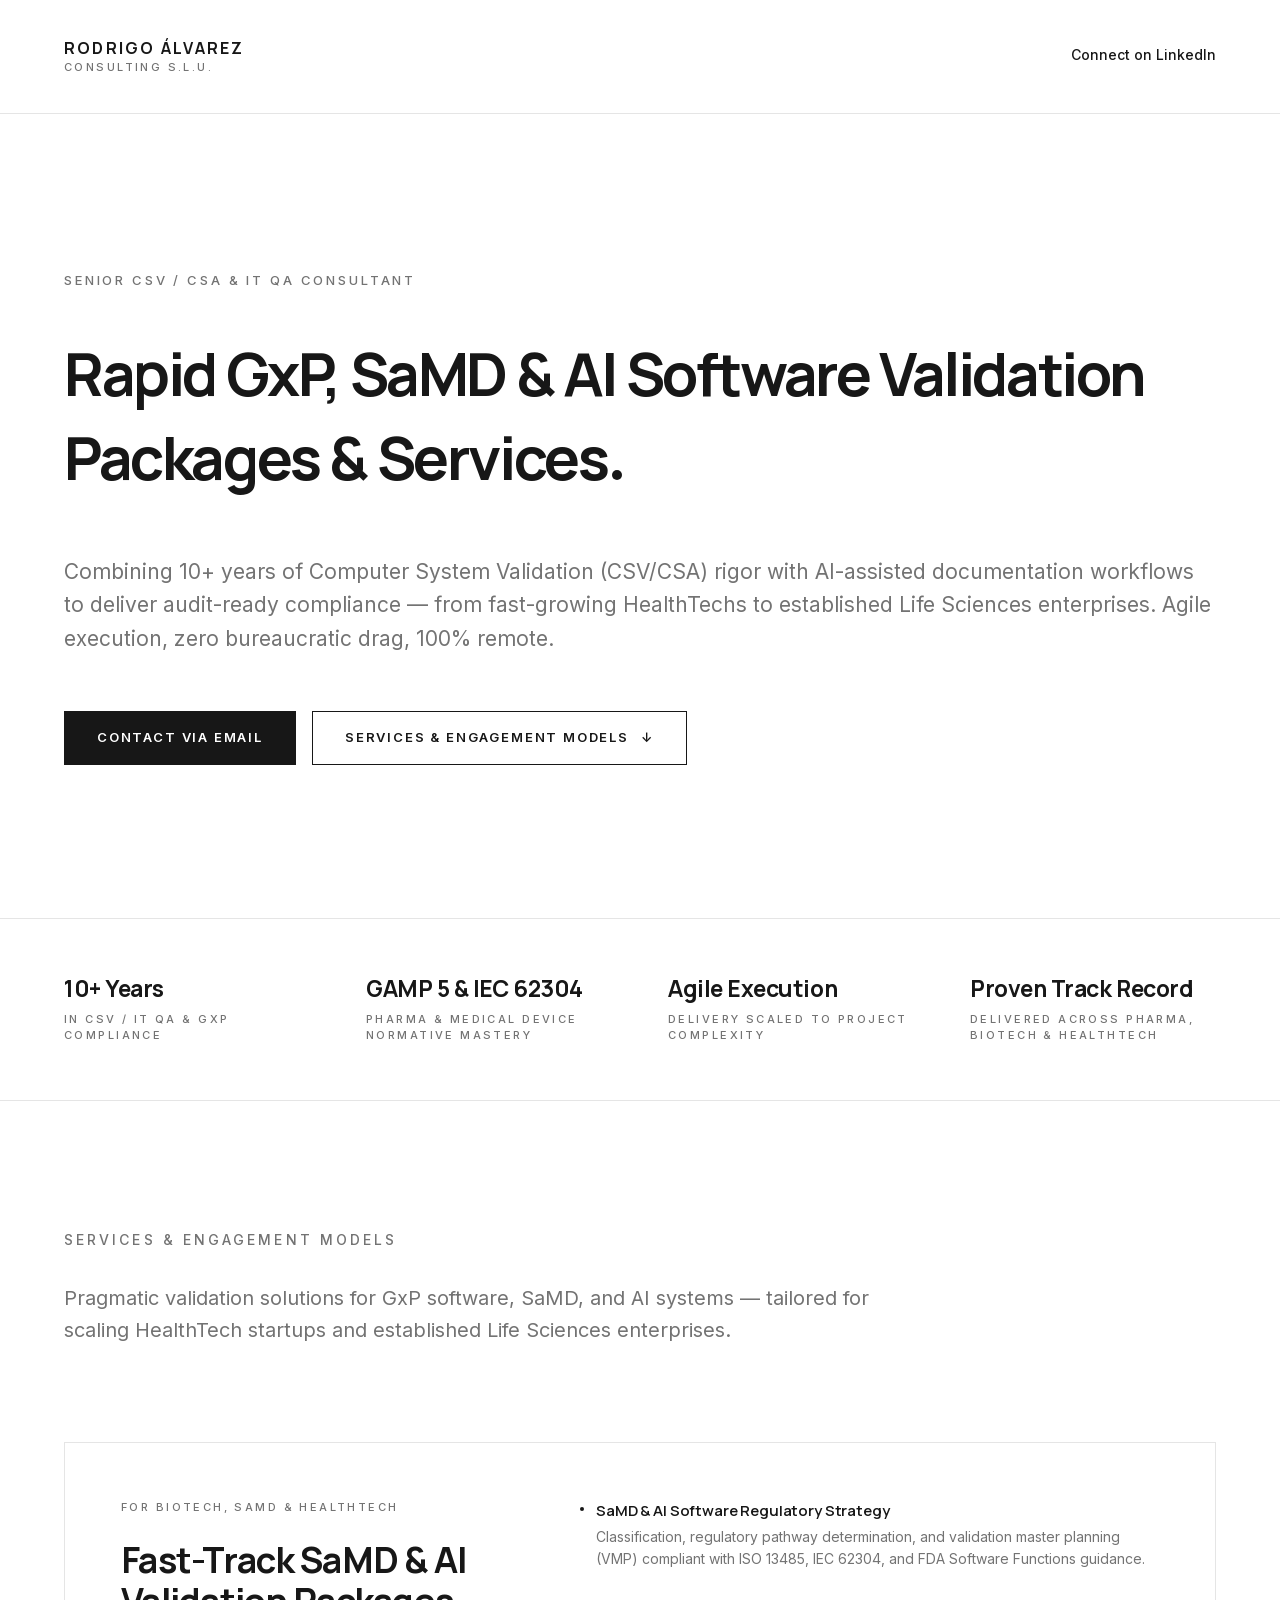
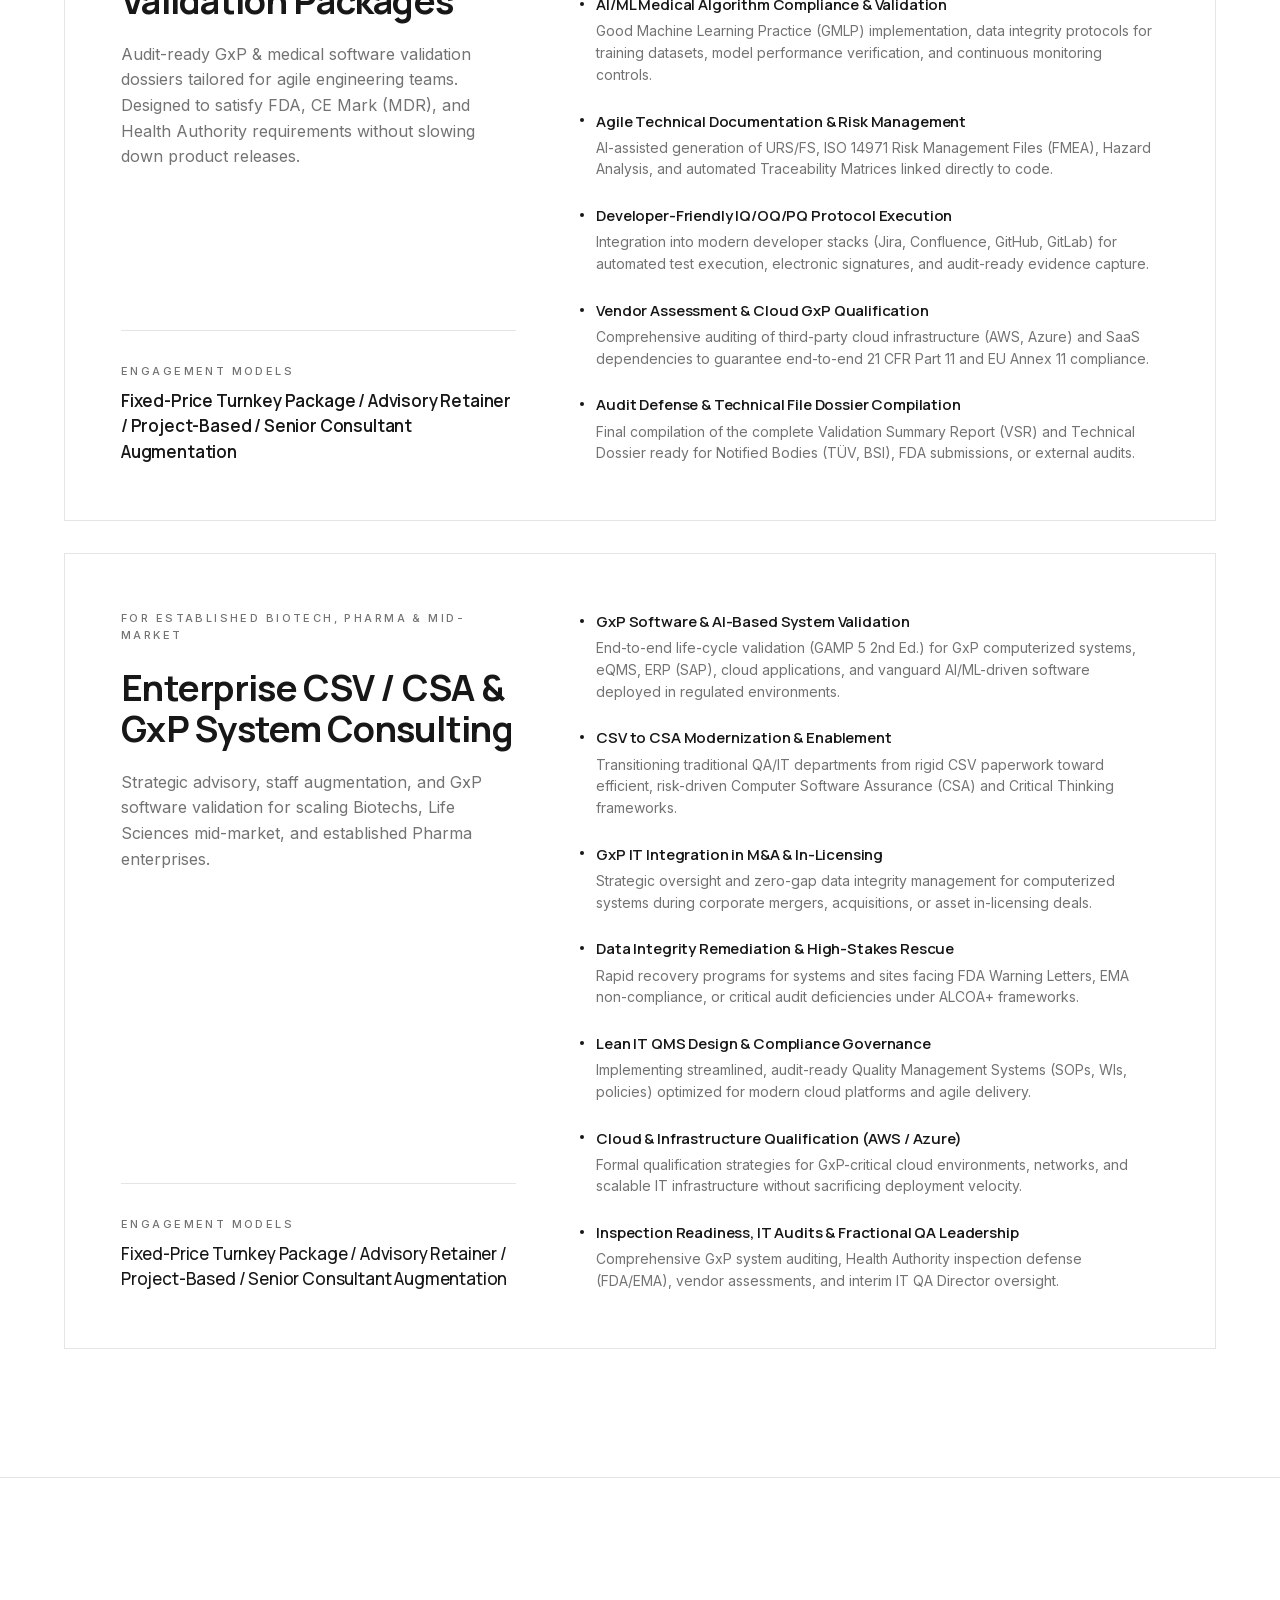
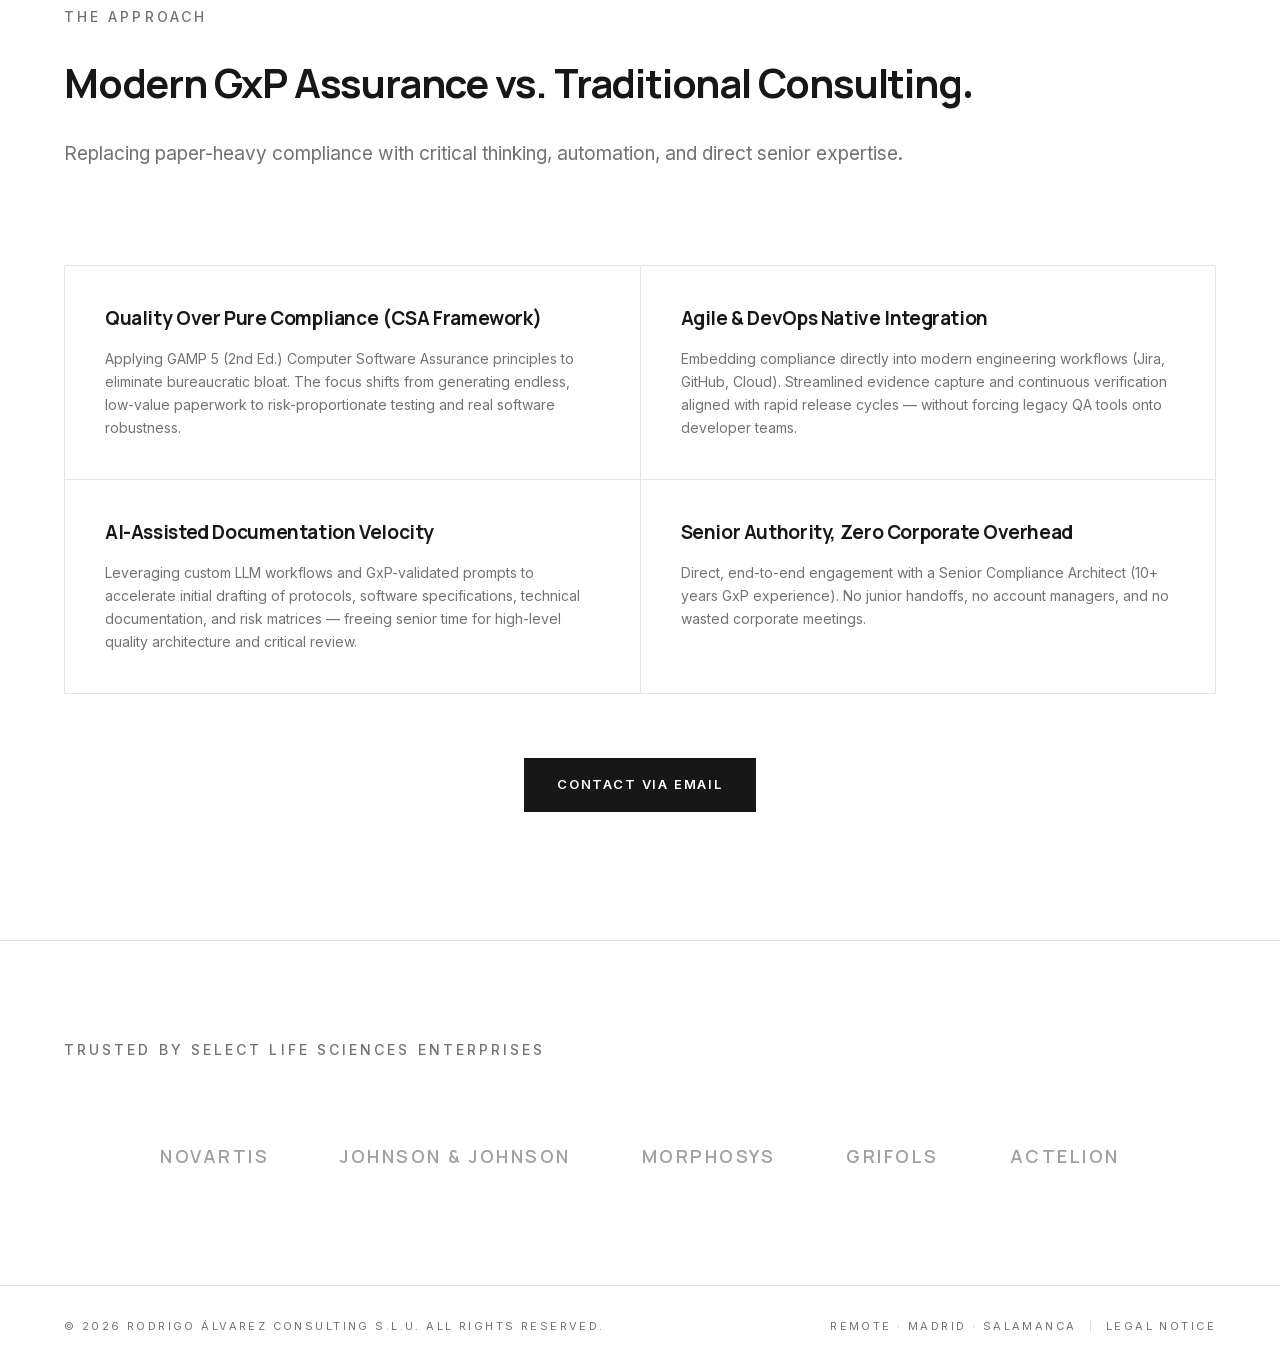
==== commit 96af9bb2: "new" ====
--- a/index.html
+++ b/index.html
@@ -3,7 +3,7 @@
 <head>
 <meta charset="utf-8">
 <meta name="viewport" content="width=device-width, initial-scale=1">
-<meta name="theme-color" content="#0F172A">
+<meta name="theme-color" content="#171717">
 <title>Rodrigo Álvarez Consulting</title>
 <meta name="description" content="Independent CSV &amp; IT Quality Assurance Consultant. Nearly a decade of experience ensuring regulatory compliance, data integrity, and cloud validation for the life sciences industry.">
 <link rel="canonical" href="https://rodrigoalvarez.me/">
@@ -18,6 +18,6 @@
 <script defer src="assets/main.js"></script>
 </head>
 <body>
-<div id="root"><div class="App"><div class="min-h-screen bg-white text-[#0F172A] font-inter antialiased"><header class="w-full border-b border-[#E2E8F0]"><div class="mx-auto flex max-w-[1280px] items-start justify-between px-6 py-8 sm:px-10 lg:px-16 lg:py-10"><a class="group inline-flex flex-col leading-none" href="https://rodrigoalvarez.me/"><span class="font-manrope text-[15px] font-bold uppercase tracking-brand text-[#0F172A] sm:text-[16px]">Rodrigo Álvarez</span><span class="mt-1.5 text-[10px] font-medium uppercase tracking-micro text-[#64748B] sm:text-[11px]">Consulting S.L.U.</span></a><a href="https://www.linkedin.com/in/rodrigoalvarezsanchez/" target="_blank" rel="noopener noreferrer" class="mt-1 whitespace-nowrap text-[13px] font-medium text-[#0F172A] underline-offset-[6px] transition-all duration-200 hover:underline sm:text-[14px]">Connect on LinkedIn</a></div></header><section id="top" class="relative flex w-full min-h-[calc(100vh-96px)] items-center"><div class="mx-auto w-full max-w-[1280px] px-6 py-16 sm:px-10 sm:py-20 lg:px-16 lg:py-24"><span class="mb-8 inline-flex items-center font-inter text-[11px] font-medium uppercase tracking-micro text-[#64748B] sm:mb-10 sm:text-[12px] lg:text-[13px]">Senior CSV / CSA &amp; IT QA Consultant</span><h1 class="font-manrope font-bold leading-[1.4] tracking-[-0.04em] text-[#0F172A] text-[30px] sm:text-[40px] md:text-[50px] lg:text-[60px]">Rapid GxP, SaMD &amp; AI Software Validation Packages &amp; Services<span aria-hidden="true" class="ml-[0.08em] inline-block h-[0.16em] w-[0.16em] rounded-full bg-[#0F172A] align-baseline"></span></h1><p class="mt-10 font-inter text-[16px] font-normal leading-[1.6] text-[#64748B] sm:mt-14 sm:text-[19px] lg:text-[21px]">Combining 10+ years of Computer System Validation (CSV/CSA) rigor with AI-assisted documentation workflows to deliver audit-ready compliance — from fast-growing HealthTechs to established Life Sciences enterprises. Agile execution, zero bureaucratic drag, 100% remote.</p><div class="mt-10 flex flex-col items-stretch gap-3 sm:mt-14 sm:flex-row sm:items-center sm:gap-4"><button data-email-cta type="button" class="group inline-flex items-center justify-center border border-black !bg-black px-8 py-4 text-[12px] font-semibold uppercase tracking-brand !text-white transition-colors duration-200 hover:!bg-white hover:!text-black sm:text-[13px]" style="background-color: rgb(0, 0, 0); color: rgb(255, 255, 255);">Contact via Email</button><a href="#services-section" class="group inline-flex items-center justify-center gap-3 border border-[#0F172A] bg-white px-8 py-4 text-[12px] font-semibold uppercase tracking-brand text-[#0F172A] transition-colors duration-200 hover:bg-[#0F172A] hover:text-white sm:text-[13px]"><span>Services &amp; Engagement Models</span><span aria-hidden="true" class="inline-block transition-transform duration-200 group-hover:translate-y-0.5">↓</span></a></div></div></section><section class="w-full border-t border-[#E2E8F0]"><div class="mx-auto max-w-[1280px] px-6 py-10 sm:px-10 sm:py-14 lg:px-16"><div class="grid grid-cols-2 gap-x-8 gap-y-8 md:grid-cols-4 md:gap-x-10 md:gap-y-0 lg:gap-x-14"><div class="flex flex-col items-center gap-2 text-center xl:items-start xl:text-left"><span class="flex min-h-[2.4em] items-center justify-center font-manrope text-[18px] font-bold leading-[1.2] tracking-[-0.02em] text-[#0F172A] sm:text-[21px] lg:text-[23px] xl:min-h-0 xl:justify-start">10+ Years</span><span class="font-inter text-[10px] font-medium uppercase leading-[1.5] tracking-micro text-[#64748B] sm:text-[11px]">In CSV / IT QA &amp; GxP Compliance</span></div><div class="flex flex-col items-center gap-2 text-center xl:items-start xl:text-left"><span class="flex min-h-[2.4em] items-center justify-center font-manrope text-[18px] font-bold leading-[1.2] tracking-[-0.02em] text-[#0F172A] sm:text-[21px] lg:text-[23px] xl:min-h-0 xl:justify-start">GAMP 5 &amp; IEC 62304</span><span class="font-inter text-[10px] font-medium uppercase leading-[1.5] tracking-micro text-[#64748B] sm:text-[11px]">Pharma &amp; Medical Device Normative Mastery</span></div><div class="flex flex-col items-center gap-2 text-center xl:items-start xl:text-left"><span class="flex min-h-[2.4em] items-center justify-center font-manrope text-[18px] font-bold leading-[1.2] tracking-[-0.02em] text-[#0F172A] sm:text-[21px] lg:text-[23px] xl:min-h-0 xl:justify-start">Agile Execution</span><span class="font-inter text-[10px] font-medium uppercase leading-[1.5] tracking-micro text-[#64748B] sm:text-[11px]">Delivery scaled to project complexity</span></div><div class="flex flex-col items-center gap-2 text-center xl:items-start xl:text-left"><span class="flex min-h-[2.4em] items-center justify-center font-manrope text-[18px] font-bold leading-[1.2] tracking-[-0.02em] text-[#0F172A] sm:text-[21px] lg:text-[23px] xl:min-h-0 xl:justify-start">Proven Track Record</span><span class="font-inter text-[10px] font-medium uppercase leading-[1.5] tracking-micro text-[#64748B] sm:text-[11px]">Delivered across Pharma, Biotech &amp; HealthTech</span></div></div></div></section><section id="services-section" class="w-full scroll-mt-16 border-t border-[#E2E8F0] bg-white"><div class="mx-auto max-w-[1280px] px-6 py-20 sm:px-10 sm:py-24 lg:px-16 lg:py-32"><span class="mb-6 block font-inter text-[12px] font-medium uppercase tracking-micro text-[#64748B] sm:mb-8 sm:text-[13px] lg:text-[14px]">Services &amp; Engagement Models</span><p class="mb-16 max-w-[72ch] font-inter text-[16px] font-normal leading-[1.6] text-[#64748B] sm:mb-20 sm:text-[18px] lg:mb-24 lg:text-[20px]">Pragmatic validation solutions for GxP software, SaMD, and AI systems — tailored for scaling HealthTech startups and established Life Sciences enterprises.</p><div class="flex flex-col gap-6 lg:gap-8"><article class="grid grid-cols-1 gap-10 border border-[#E2E8F0] bg-white p-8 sm:p-10 lg:grid-cols-12 lg:gap-16 lg:p-14"><div class="flex flex-col lg:col-span-5 lg:justify-between"><div><span class="block font-inter text-[10px] font-medium uppercase tracking-micro text-[#64748B] sm:text-[11px]">For Biotech, SaMD &amp; HealthTech</span><h3 class="mt-5 font-manrope text-[26px] font-bold leading-[1.15] tracking-[-0.02em] text-[#0F172A] sm:mt-6 sm:text-[30px] lg:text-[36px]">Fast-Track SaMD &amp; AI Validation Packages</h3><p class="mt-5 font-inter text-[14px] font-normal leading-[1.6] text-[#64748B] sm:text-[15px] lg:text-[16px]">Audit-ready GxP &amp; medical software validation dossiers tailored for agile engineering teams. Designed to satisfy FDA, CE Mark (MDR), and Health Authority requirements without slowing down product releases.</p></div><div class="mt-10 border-t border-[#E2E8F0] pt-6 sm:mt-12 sm:pt-8 lg:mt-16"><span class="block font-inter text-[10px] font-medium uppercase tracking-micro text-[#64748B] sm:text-[11px]">Engagement Models</span><span class="mt-2 block font-manrope text-[15px] font-semibold tracking-[-0.01em] text-[#0F172A] sm:text-[16px] lg:text-[17px]">Fixed-Price Turnkey Package / Advisory Retainer / Project-Based / Senior Consultant Augmentation</span></div></div><div class="lg:col-span-7"><ul class="flex flex-col gap-5 sm:gap-6"><li class="flex items-start gap-3 font-inter leading-[1.55] text-[#0F172A]"><span aria-hidden="true" class="mt-[0.55em] inline-block h-1 w-1 shrink-0 rounded-full bg-[#0F172A]"></span><span class="flex flex-col gap-1"><span class="font-manrope text-[13px] font-semibold tracking-[-0.01em] text-[#0F172A] sm:text-[14px] lg:text-[15px]">SaMD &amp; AI Software Regulatory Strategy</span><span class="font-inter text-[13px] font-normal leading-[1.55] text-[#64748B] sm:text-[14px]">Classification, regulatory pathway determination, and validation master planning (VMP) compliant with ISO 13485, IEC 62304, and FDA Software Functions guidance.</span></span></li><li class="flex items-start gap-3 font-inter leading-[1.55] text-[#0F172A]"><span aria-hidden="true" class="mt-[0.55em] inline-block h-1 w-1 shrink-0 rounded-full bg-[#0F172A]"></span><span class="flex flex-col gap-1"><span class="font-manrope text-[13px] font-semibold tracking-[-0.01em] text-[#0F172A] sm:text-[14px] lg:text-[15px]">AI/ML Medical Algorithm Compliance &amp; Validation</span><span class="font-inter text-[13px] font-normal leading-[1.55] text-[#64748B] sm:text-[14px]">Good Machine Learning Practice (GMLP) implementation, data integrity protocols for training datasets, model performance verification, and continuous monitoring controls.</span></span></li><li class="flex items-start gap-3 font-inter leading-[1.55] text-[#0F172A]"><span aria-hidden="true" class="mt-[0.55em] inline-block h-1 w-1 shrink-0 rounded-full bg-[#0F172A]"></span><span class="flex flex-col gap-1"><span class="font-manrope text-[13px] font-semibold tracking-[-0.01em] text-[#0F172A] sm:text-[14px] lg:text-[15px]">Agile Technical Documentation &amp; Risk Management</span><span class="font-inter text-[13px] font-normal leading-[1.55] text-[#64748B] sm:text-[14px]">AI-assisted generation of URS/FS, ISO 14971 Risk Management Files (FMEA), Hazard Analysis, and automated Traceability Matrices linked directly to code.</span></span></li><li class="flex items-start gap-3 font-inter leading-[1.55] text-[#0F172A]"><span aria-hidden="true" class="mt-[0.55em] inline-block h-1 w-1 shrink-0 rounded-full bg-[#0F172A]"></span><span class="flex flex-col gap-1"><span class="font-manrope text-[13px] font-semibold tracking-[-0.01em] text-[#0F172A] sm:text-[14px] lg:text-[15px]">Developer-Friendly IQ/OQ/PQ Protocol Execution</span><span class="font-inter text-[13px] font-normal leading-[1.55] text-[#64748B] sm:text-[14px]">Integration into modern developer stacks (Jira, Confluence, GitHub, GitLab) for automated test execution, electronic signatures, and audit-ready evidence capture.</span></span></li><li class="flex items-start gap-3 font-inter leading-[1.55] text-[#0F172A]"><span aria-hidden="true" class="mt-[0.55em] inline-block h-1 w-1 shrink-0 rounded-full bg-[#0F172A]"></span><span class="flex flex-col gap-1"><span class="font-manrope text-[13px] font-semibold tracking-[-0.01em] text-[#0F172A] sm:text-[14px] lg:text-[15px]">Vendor Assessment &amp; Cloud GxP Qualification</span><span class="font-inter text-[13px] font-normal leading-[1.55] text-[#64748B] sm:text-[14px]">Comprehensive auditing of third-party cloud infrastructure (AWS, Azure) and SaaS dependencies to guarantee end-to-end 21 CFR Part 11 and EU Annex 11 compliance.</span></span></li><li class="flex items-start gap-3 font-inter leading-[1.55] text-[#0F172A]"><span aria-hidden="true" class="mt-[0.55em] inline-block h-1 w-1 shrink-0 rounded-full bg-[#0F172A]"></span><span class="flex flex-col gap-1"><span class="font-manrope text-[13px] font-semibold tracking-[-0.01em] text-[#0F172A] sm:text-[14px] lg:text-[15px]">Audit Defense &amp; Technical File Dossier Compilation</span><span class="font-inter text-[13px] font-normal leading-[1.55] text-[#64748B] sm:text-[14px]">Final compilation of the complete Validation Summary Report (VSR) and Technical Dossier ready for Notified Bodies (TÜV, BSI), FDA submissions, or external audits.</span></span></li></ul></div></article><article class="grid grid-cols-1 gap-10 border border-[#E2E8F0] bg-white p-8 sm:p-10 lg:grid-cols-12 lg:gap-16 lg:p-14"><div class="flex flex-col lg:col-span-5 lg:justify-between"><div><span class="block font-inter text-[10px] font-medium uppercase tracking-micro text-[#64748B] sm:text-[11px]">For Established Biotech, Pharma &amp; Mid-Market</span><h3 class="mt-5 font-manrope text-[26px] font-bold leading-[1.15] tracking-[-0.02em] text-[#0F172A] sm:mt-6 sm:text-[30px] lg:text-[36px]">Enterprise CSV / CSA &amp; GxP System Consulting</h3><p class="mt-5 font-inter text-[14px] font-normal leading-[1.6] text-[#64748B] sm:text-[15px] lg:text-[16px]">Strategic advisory, staff augmentation, and GxP software validation for scaling Biotechs, Life Sciences mid-market, and established Pharma enterprises.</p></div><div class="mt-10 border-t border-[#E2E8F0] pt-6 sm:mt-12 sm:pt-8 lg:mt-16"><span class="block font-inter text-[10px] font-medium uppercase tracking-micro text-[#64748B] sm:text-[11px]">Engagement Models</span><span class="mt-2 block font-manrope text-[15px] font-medium tracking-[-0.01em] text-[#0F172A] sm:text-[16px] lg:text-[17px]">Fixed-Price Turnkey Package / Advisory Retainer / Project-Based / Senior Consultant Augmentation</span></div></div><div class="lg:col-span-7"><ul class="flex flex-col gap-5 sm:gap-6"><li class="flex items-start gap-3 font-inter leading-[1.55] text-[#0F172A]"><span aria-hidden="true" class="mt-[0.55em] inline-block h-1 w-1 shrink-0 rounded-full bg-[#0F172A]"></span><span class="flex flex-col gap-1"><span class="font-manrope text-[13px] font-semibold tracking-[-0.01em] text-[#0F172A] sm:text-[14px] lg:text-[15px]">GxP Software &amp; AI-Based System Validation</span><span class="font-inter text-[13px] font-normal leading-[1.55] text-[#64748B] sm:text-[14px]">End-to-end life-cycle validation (GAMP 5 2nd Ed.) for GxP computerized systems, eQMS, ERP (SAP), cloud applications, and vanguard AI/ML-driven software deployed in regulated environments.</span></span></li><li class="flex items-start gap-3 font-inter leading-[1.55] text-[#0F172A]"><span aria-hidden="true" class="mt-[0.55em] inline-block h-1 w-1 shrink-0 rounded-full bg-[#0F172A]"></span><span class="flex flex-col gap-1"><span class="font-manrope text-[13px] font-semibold tracking-[-0.01em] text-[#0F172A] sm:text-[14px] lg:text-[15px]">CSV to CSA Modernization &amp; Enablement</span><span class="font-inter text-[13px] font-normal leading-[1.55] text-[#64748B] sm:text-[14px]">Transitioning traditional QA/IT departments from rigid CSV paperwork toward efficient, risk-driven Computer Software Assurance (CSA) and Critical Thinking frameworks.</span></span></li><li class="flex items-start gap-3 font-inter leading-[1.55] text-[#0F172A]"><span aria-hidden="true" class="mt-[0.55em] inline-block h-1 w-1 shrink-0 rounded-full bg-[#0F172A]"></span><span class="flex flex-col gap-1"><span class="font-manrope text-[13px] font-semibold tracking-[-0.01em] text-[#0F172A] sm:text-[14px] lg:text-[15px]">GxP IT Integration in M&amp;A &amp; In-Licensing</span><span class="font-inter text-[13px] font-normal leading-[1.55] text-[#64748B] sm:text-[14px]">Strategic oversight and zero-gap data integrity management for computerized systems during corporate mergers, acquisitions, or asset in-licensing deals.</span></span></li><li class="flex items-start gap-3 font-inter leading-[1.55] text-[#0F172A]"><span aria-hidden="true" class="mt-[0.55em] inline-block h-1 w-1 shrink-0 rounded-full bg-[#0F172A]"></span><span class="flex flex-col gap-1"><span class="font-manrope text-[13px] font-semibold tracking-[-0.01em] text-[#0F172A] sm:text-[14px] lg:text-[15px]">Data Integrity Remediation &amp; High-Stakes Rescue</span><span class="font-inter text-[13px] font-normal leading-[1.55] text-[#64748B] sm:text-[14px]">Rapid recovery programs for systems and sites facing FDA Warning Letters, EMA non-compliance, or critical audit deficiencies under ALCOA+ frameworks.</span></span></li><li class="flex items-start gap-3 font-inter leading-[1.55] text-[#0F172A]"><span aria-hidden="true" class="mt-[0.55em] inline-block h-1 w-1 shrink-0 rounded-full bg-[#0F172A]"></span><span class="flex flex-col gap-1"><span class="font-manrope text-[13px] font-semibold tracking-[-0.01em] text-[#0F172A] sm:text-[14px] lg:text-[15px]">Lean IT QMS Design &amp; Compliance Governance</span><span class="font-inter text-[13px] font-normal leading-[1.55] text-[#64748B] sm:text-[14px]">Implementing streamlined, audit-ready Quality Management Systems (SOPs, WIs, policies) optimized for modern cloud platforms and agile delivery.</span></span></li><li class="flex items-start gap-3 font-inter leading-[1.55] text-[#0F172A]"><span aria-hidden="true" class="mt-[0.55em] inline-block h-1 w-1 shrink-0 rounded-full bg-[#0F172A]"></span><span class="flex flex-col gap-1"><span class="font-manrope text-[13px] font-semibold tracking-[-0.01em] text-[#0F172A] sm:text-[14px] lg:text-[15px]">Cloud &amp; Infrastructure Qualification (AWS / Azure)</span><span class="font-inter text-[13px] font-normal leading-[1.55] text-[#64748B] sm:text-[14px]">Formal qualification strategies for GxP-critical cloud environments, networks, and scalable IT infrastructure without sacrificing deployment velocity.</span></span></li><li class="flex items-start gap-3 font-inter leading-[1.55] text-[#0F172A]"><span aria-hidden="true" class="mt-[0.55em] inline-block h-1 w-1 shrink-0 rounded-full bg-[#0F172A]"></span><span class="flex flex-col gap-1"><span class="font-manrope text-[13px] font-semibold tracking-[-0.01em] text-[#0F172A] sm:text-[14px] lg:text-[15px]">Inspection Readiness, IT Audits &amp; Fractional QA Leadership</span><span class="font-inter text-[13px] font-normal leading-[1.55] text-[#64748B] sm:text-[14px]">Comprehensive GxP system auditing, Health Authority inspection defense (FDA/EMA), vendor assessments, and interim IT QA Director oversight.</span></span></li></ul></div></article></div></div></section><section class="w-full border-t border-[#E2E8F0] bg-white"><div class="mx-auto max-w-[1280px] px-6 py-20 sm:px-10 sm:py-24 lg:px-16 lg:py-32"><span class="mb-6 block font-inter text-[12px] font-medium uppercase tracking-micro text-[#64748B] sm:mb-8 sm:text-[13px] lg:text-[14px]">The Approach</span><h2 class="font-manrope text-[24px] font-bold leading-[1.2] tracking-[-0.03em] text-[#0F172A] sm:text-[30px] md:text-[34px] lg:text-[40px]">Modern GxP Assurance vs. Traditional Consulting<span aria-hidden="true" class="ml-[0.08em] inline-block h-[0.16em] w-[0.16em] rounded-full bg-[#0F172A] align-baseline"></span></h2><p class="mt-6 font-inter text-[15px] font-normal leading-[1.6] text-[#64748B] sm:mt-8 sm:text-[17px] lg:text-[19px]">Replacing paper-heavy compliance with critical thinking, automation, and direct senior expertise.</p><div class="mt-16 grid grid-cols-1 gap-px border border-[#E2E8F0] bg-[#E2E8F0] sm:mt-20 lg:mt-24 xl:grid-cols-2"><article class="bg-white p-6 text-center sm:p-8 lg:p-10 xl:text-left"><h3 class="font-manrope text-[17px] font-bold leading-[1.3] tracking-[-0.02em] text-[#0F172A] sm:text-[18px] xl:text-[19px]">Quality Over Pure Compliance (CSA Framework)</h3><p class="mx-auto mt-3 max-w-[56ch] font-inter text-[13px] font-normal leading-[1.65] text-[#64748B] sm:mt-4 sm:text-[14px] xl:mx-0">Applying GAMP 5 (2nd Ed.) Computer Software Assurance principles to eliminate bureaucratic bloat. The focus shifts from generating endless, low-value paperwork to risk-proportionate testing and real software robustness.</p></article><article class="bg-white p-6 text-center sm:p-8 lg:p-10 xl:text-left"><h3 class="font-manrope text-[17px] font-bold leading-[1.3] tracking-[-0.02em] text-[#0F172A] sm:text-[18px] xl:text-[19px]">Agile &amp; DevOps Native Integration</h3><p class="mx-auto mt-3 max-w-[56ch] font-inter text-[13px] font-normal leading-[1.65] text-[#64748B] sm:mt-4 sm:text-[14px] xl:mx-0">Embedding compliance directly into modern engineering workflows (Jira, GitHub, Cloud). Streamlined evidence capture and continuous verification aligned with rapid release cycles — without forcing legacy QA tools onto developer teams.</p></article><article class="bg-white p-6 text-center sm:p-8 lg:p-10 xl:text-left"><h3 class="font-manrope text-[17px] font-bold leading-[1.3] tracking-[-0.02em] text-[#0F172A] sm:text-[18px] xl:text-[19px]">AI-Assisted Documentation Velocity</h3><p class="mx-auto mt-3 max-w-[56ch] font-inter text-[13px] font-normal leading-[1.65] text-[#64748B] sm:mt-4 sm:text-[14px] xl:mx-0">Leveraging custom LLM workflows and GxP-validated prompts to accelerate initial drafting of protocols, software specifications, technical documentation, and risk matrices — freeing senior time for high-level quality architecture and critical review.</p></article><article class="bg-white p-6 text-center sm:p-8 lg:p-10 xl:text-left"><h3 class="font-manrope text-[17px] font-bold leading-[1.3] tracking-[-0.02em] text-[#0F172A] sm:text-[18px] xl:text-[19px]">Senior Authority, Zero Corporate Overhead</h3><p class="mx-auto mt-3 max-w-[56ch] font-inter text-[13px] font-normal leading-[1.65] text-[#64748B] sm:mt-4 sm:text-[14px] xl:mx-0">Direct, end-to-end engagement with a Senior Compliance Architect (10+ years GxP experience). No junior handoffs, no account managers, and no wasted corporate meetings.</p></article></div><div class="mt-12 flex justify-center sm:mt-14 lg:mt-16"><button data-email-cta type="button" class="group inline-flex items-center justify-center border border-black !bg-black px-8 py-4 text-[12px] font-semibold uppercase tracking-brand !text-white transition-colors duration-200 hover:!bg-white hover:!text-black sm:text-[13px]" style="background-color: rgb(0, 0, 0); color: rgb(255, 255, 255);">Contact via Email</button></div></div></section><section class="w-full border-t border-[#E2E8F0] bg-white"><div class="mx-auto max-w-[1280px] px-6 py-16 sm:px-10 sm:py-20 lg:px-16 lg:py-24"><div class="mb-12 sm:mb-16"><span class="font-inter text-[12px] font-medium uppercase tracking-micro text-[#64748B] sm:text-[13px] lg:text-[14px]">Trusted by Select Life Sciences Enterprises</span></div><div class="flex flex-col items-center gap-10 md:flex-row md:flex-nowrap md:justify-between md:gap-x-4 lg:gap-x-8 lg:px-12 xl:px-24"><div class="flex h-12 items-center justify-center opacity-40 transition-opacity duration-200 hover:opacity-100 sm:h-16"><span class="whitespace-nowrap font-manrope text-[13px] font-semibold uppercase tracking-[0.08em] text-[#0F172A] sm:text-[16px] sm:tracking-[0.12em] lg:text-[18px] lg:tracking-[0.14em]">Novartis</span></div><div class="flex h-12 items-center justify-center opacity-40 transition-opacity duration-200 hover:opacity-100 sm:h-16"><span class="whitespace-nowrap font-manrope text-[13px] font-semibold uppercase tracking-[0.08em] text-[#0F172A] sm:text-[16px] sm:tracking-[0.12em] lg:text-[18px] lg:tracking-[0.14em]">Johnson &amp; Johnson</span></div><div class="flex h-12 items-center justify-center opacity-40 transition-opacity duration-200 hover:opacity-100 sm:h-16"><span class="whitespace-nowrap font-manrope text-[13px] font-semibold uppercase tracking-[0.08em] text-[#0F172A] sm:text-[16px] sm:tracking-[0.12em] lg:text-[18px] lg:tracking-[0.14em]">MorphoSys</span></div><div class="flex h-12 items-center justify-center opacity-40 transition-opacity duration-200 hover:opacity-100 sm:h-16"><span class="whitespace-nowrap font-manrope text-[13px] font-semibold uppercase tracking-[0.08em] text-[#0F172A] sm:text-[16px] sm:tracking-[0.12em] lg:text-[18px] lg:tracking-[0.14em]">Grifols</span></div><div class="flex h-12 items-center justify-center opacity-40 transition-opacity duration-200 hover:opacity-100 sm:h-16"><span class="whitespace-nowrap font-manrope text-[13px] font-semibold uppercase tracking-[0.08em] text-[#0F172A] sm:text-[16px] sm:tracking-[0.12em] lg:text-[18px] lg:tracking-[0.14em]">Actelion</span></div></div></div></section><footer class="w-full border-t border-[#E2E8F0] bg-white"><div class="mx-auto max-w-[1280px] px-6 py-8 sm:px-10 lg:px-16"><div class="flex flex-col items-start justify-between gap-3 sm:flex-row sm:items-center"><p class="text-[10px] font-normal uppercase tracking-micro text-[#64748B] sm:text-[11px]">© 2026 Rodrigo Álvarez Consulting S.L.U. All rights reserved.</p><div class="flex flex-col gap-1 text-[10px] font-normal uppercase tracking-micro text-[#64748B] sm:flex-row sm:flex-wrap sm:items-center sm:gap-x-3 sm:gap-y-1 sm:text-[11px]"><span>Remote · Madrid · Salamanca</span><span aria-hidden="true" class="hidden text-[#E2E8F0] sm:inline">|</span><a class="transition-colors duration-200 hover:text-[#0F172A]" href="https://rodrigoalvarez.me/legal/">Legal Notice</a></div></div></div></footer></div></div></div>
+<div id="root"><div class="App"><div class="min-h-screen bg-white text-[#171717] font-inter antialiased"><header class="w-full border-b border-[#E5E5E5]"><div class="mx-auto flex max-w-[1280px] items-start justify-between px-6 py-8 sm:px-10 lg:px-16 lg:py-10"><a class="group inline-flex flex-col leading-none" href="https://rodrigoalvarez.me/"><span class="font-manrope text-[15px] font-bold uppercase tracking-brand text-[#171717] sm:text-[16px]">Rodrigo Álvarez</span><span class="mt-1.5 text-[10px] font-medium uppercase tracking-micro text-[#737373] sm:text-[11px]">Consulting S.L.U.</span></a><a href="https://www.linkedin.com/in/rodrigoalvarezsanchez/" target="_blank" rel="noopener noreferrer" class="mt-1 whitespace-nowrap text-[13px] font-medium text-[#171717] underline-offset-[6px] transition-all duration-200 hover:underline sm:text-[14px]">Connect on LinkedIn</a></div></header><section id="top" class="relative flex w-full min-h-[calc(100vh-96px)] items-center"><div class="mx-auto w-full max-w-[1280px] px-6 py-16 sm:px-10 sm:py-20 lg:px-16 lg:py-24"><span class="mb-8 inline-flex items-center font-inter text-[11px] font-medium uppercase tracking-micro text-[#737373] sm:mb-10 sm:text-[12px] lg:text-[13px]">Senior CSV / CSA &amp; IT QA Consultant</span><h1 class="font-manrope font-bold leading-[1.4] tracking-[-0.04em] text-[#171717] text-[30px] sm:text-[40px] md:text-[50px] lg:text-[60px]">Rapid GxP, SaMD &amp; AI Software Validation Packages &amp; Services<span aria-hidden="true" class="ml-[0.08em] inline-block h-[0.16em] w-[0.16em] rounded-full bg-[#171717] align-baseline"></span></h1><p class="mt-10 font-inter text-[16px] font-normal leading-[1.6] text-[#737373] sm:mt-14 sm:text-[19px] lg:text-[21px]">Combining 10+ years of Computer System Validation (CSV/CSA) rigor with AI-assisted documentation workflows to deliver audit-ready compliance — from fast-growing HealthTechs to established Life Sciences enterprises. Agile execution, zero bureaucratic drag, 100% remote.</p><div class="mt-10 flex flex-col items-stretch gap-3 sm:mt-14 sm:flex-row sm:items-center sm:gap-4"><button data-email-cta type="button" class="group inline-flex items-center justify-center border border-[#171717] !bg-[#171717] px-8 py-4 text-[12px] font-semibold uppercase tracking-brand !text-white transition-colors duration-200 hover:!bg-white hover:!text-[#171717] sm:text-[13px]" style="background-color: rgb(23, 23, 23); color: rgb(255, 255, 255);">Contact via Email</button><a href="#services-section" class="group inline-flex items-center justify-center gap-3 border border-[#171717] bg-white px-8 py-4 text-[12px] font-semibold uppercase tracking-brand text-[#171717] transition-colors duration-200 hover:bg-[#171717] hover:text-white sm:text-[13px]"><span>Services &amp; Engagement Models</span><span aria-hidden="true" class="inline-block transition-transform duration-200 group-hover:translate-y-0.5">↓</span></a></div></div></section><section class="w-full border-t border-[#E5E5E5]"><div class="mx-auto max-w-[1280px] px-6 py-10 sm:px-10 sm:py-14 lg:px-16"><div class="grid grid-cols-2 gap-x-8 gap-y-8 md:grid-cols-4 md:gap-x-10 md:gap-y-0 lg:gap-x-14"><div class="flex flex-col items-center gap-2 text-center xl:items-start xl:text-left"><span class="flex min-h-[2.4em] items-center justify-center font-manrope text-[18px] font-bold leading-[1.2] tracking-[-0.02em] text-[#171717] sm:text-[21px] lg:text-[23px] xl:min-h-0 xl:justify-start">10+ Years</span><span class="font-inter text-[10px] font-medium uppercase leading-[1.5] tracking-micro text-[#737373] sm:text-[11px]">In CSV / IT QA &amp; GxP Compliance</span></div><div class="flex flex-col items-center gap-2 text-center xl:items-start xl:text-left"><span class="flex min-h-[2.4em] items-center justify-center font-manrope text-[18px] font-bold leading-[1.2] tracking-[-0.02em] text-[#171717] sm:text-[21px] lg:text-[23px] xl:min-h-0 xl:justify-start">GAMP 5 &amp; IEC 62304</span><span class="font-inter text-[10px] font-medium uppercase leading-[1.5] tracking-micro text-[#737373] sm:text-[11px]">Pharma &amp; Medical Device Normative Mastery</span></div><div class="flex flex-col items-center gap-2 text-center xl:items-start xl:text-left"><span class="flex min-h-[2.4em] items-center justify-center font-manrope text-[18px] font-bold leading-[1.2] tracking-[-0.02em] text-[#171717] sm:text-[21px] lg:text-[23px] xl:min-h-0 xl:justify-start">Agile Execution</span><span class="font-inter text-[10px] font-medium uppercase leading-[1.5] tracking-micro text-[#737373] sm:text-[11px]">Delivery scaled to project complexity</span></div><div class="flex flex-col items-center gap-2 text-center xl:items-start xl:text-left"><span class="flex min-h-[2.4em] items-center justify-center font-manrope text-[18px] font-bold leading-[1.2] tracking-[-0.02em] text-[#171717] sm:text-[21px] lg:text-[23px] xl:min-h-0 xl:justify-start">Proven Track Record</span><span class="font-inter text-[10px] font-medium uppercase leading-[1.5] tracking-micro text-[#737373] sm:text-[11px]">Delivered across Pharma, Biotech &amp; HealthTech</span></div></div></div></section><section id="services-section" class="w-full scroll-mt-16 border-t border-[#E5E5E5] bg-white"><div class="mx-auto max-w-[1280px] px-6 py-20 sm:px-10 sm:py-24 lg:px-16 lg:py-32"><span class="mb-6 block font-inter text-[12px] font-medium uppercase tracking-micro text-[#737373] sm:mb-8 sm:text-[13px] lg:text-[14px]">Services &amp; Engagement Models</span><p class="mb-16 max-w-[72ch] font-inter text-[16px] font-normal leading-[1.6] text-[#737373] sm:mb-20 sm:text-[18px] lg:mb-24 lg:text-[20px]">Pragmatic validation solutions for GxP software, SaMD, and AI systems — tailored for scaling HealthTech startups and established Life Sciences enterprises.</p><div class="flex flex-col gap-6 lg:gap-8"><article class="grid grid-cols-1 gap-10 border border-[#E5E5E5] bg-white p-8 sm:p-10 lg:grid-cols-12 lg:gap-16 lg:p-14"><div class="flex flex-col lg:col-span-5 lg:justify-between"><div><span class="block font-inter text-[10px] font-medium uppercase tracking-micro text-[#737373] sm:text-[11px]">For Biotech, SaMD &amp; HealthTech</span><h3 class="mt-5 font-manrope text-[26px] font-bold leading-[1.15] tracking-[-0.02em] text-[#171717] sm:mt-6 sm:text-[30px] lg:text-[36px]">Fast-Track SaMD &amp; AI Validation Packages</h3><p class="mt-5 font-inter text-[14px] font-normal leading-[1.6] text-[#737373] sm:text-[15px] lg:text-[16px]">Audit-ready GxP &amp; medical software validation dossiers tailored for agile engineering teams. Designed to satisfy FDA, CE Mark (MDR), and Health Authority requirements without slowing down product releases.</p></div><div class="mt-10 border-t border-[#E5E5E5] pt-6 sm:mt-12 sm:pt-8 lg:mt-16"><span class="block font-inter text-[10px] font-medium uppercase tracking-micro text-[#737373] sm:text-[11px]">Engagement Models</span><span class="mt-2 block font-manrope text-[15px] font-semibold tracking-[-0.01em] text-[#171717] sm:text-[16px] lg:text-[17px]">Fixed-Price Turnkey Package / Advisory Retainer / Project-Based / Senior Consultant Augmentation</span></div></div><div class="lg:col-span-7"><ul class="flex flex-col gap-5 sm:gap-6"><li class="flex items-start gap-3 font-inter leading-[1.55] text-[#171717]"><span aria-hidden="true" class="mt-[0.55em] inline-block h-1 w-1 shrink-0 rounded-full bg-[#171717]"></span><span class="flex flex-col gap-1"><span class="font-manrope text-[13px] font-semibold tracking-[-0.01em] text-[#171717] sm:text-[14px] lg:text-[15px]">SaMD &amp; AI Software Regulatory Strategy</span><span class="font-inter text-[13px] font-normal leading-[1.55] text-[#737373] sm:text-[14px]">Classification, regulatory pathway determination, and validation master planning (VMP) compliant with ISO 13485, IEC 62304, and FDA Software Functions guidance.</span></span></li><li class="flex items-start gap-3 font-inter leading-[1.55] text-[#171717]"><span aria-hidden="true" class="mt-[0.55em] inline-block h-1 w-1 shrink-0 rounded-full bg-[#171717]"></span><span class="flex flex-col gap-1"><span class="font-manrope text-[13px] font-semibold tracking-[-0.01em] text-[#171717] sm:text-[14px] lg:text-[15px]">AI/ML Medical Algorithm Compliance &amp; Validation</span><span class="font-inter text-[13px] font-normal leading-[1.55] text-[#737373] sm:text-[14px]">Good Machine Learning Practice (GMLP) implementation, data integrity protocols for training datasets, model performance verification, and continuous monitoring controls.</span></span></li><li class="flex items-start gap-3 font-inter leading-[1.55] text-[#171717]"><span aria-hidden="true" class="mt-[0.55em] inline-block h-1 w-1 shrink-0 rounded-full bg-[#171717]"></span><span class="flex flex-col gap-1"><span class="font-manrope text-[13px] font-semibold tracking-[-0.01em] text-[#171717] sm:text-[14px] lg:text-[15px]">Agile Technical Documentation &amp; Risk Management</span><span class="font-inter text-[13px] font-normal leading-[1.55] text-[#737373] sm:text-[14px]">AI-assisted generation of URS/FS, ISO 14971 Risk Management Files (FMEA), Hazard Analysis, and automated Traceability Matrices linked directly to code.</span></span></li><li class="flex items-start gap-3 font-inter leading-[1.55] text-[#171717]"><span aria-hidden="true" class="mt-[0.55em] inline-block h-1 w-1 shrink-0 rounded-full bg-[#171717]"></span><span class="flex flex-col gap-1"><span class="font-manrope text-[13px] font-semibold tracking-[-0.01em] text-[#171717] sm:text-[14px] lg:text-[15px]">Developer-Friendly IQ/OQ/PQ Protocol Execution</span><span class="font-inter text-[13px] font-normal leading-[1.55] text-[#737373] sm:text-[14px]">Integration into modern developer stacks (Jira, Confluence, GitHub, GitLab) for automated test execution, electronic signatures, and audit-ready evidence capture.</span></span></li><li class="flex items-start gap-3 font-inter leading-[1.55] text-[#171717]"><span aria-hidden="true" class="mt-[0.55em] inline-block h-1 w-1 shrink-0 rounded-full bg-[#171717]"></span><span class="flex flex-col gap-1"><span class="font-manrope text-[13px] font-semibold tracking-[-0.01em] text-[#171717] sm:text-[14px] lg:text-[15px]">Vendor Assessment &amp; Cloud GxP Qualification</span><span class="font-inter text-[13px] font-normal leading-[1.55] text-[#737373] sm:text-[14px]">Comprehensive auditing of third-party cloud infrastructure (AWS, Azure) and SaaS dependencies to guarantee end-to-end 21 CFR Part 11 and EU Annex 11 compliance.</span></span></li><li class="flex items-start gap-3 font-inter leading-[1.55] text-[#171717]"><span aria-hidden="true" class="mt-[0.55em] inline-block h-1 w-1 shrink-0 rounded-full bg-[#171717]"></span><span class="flex flex-col gap-1"><span class="font-manrope text-[13px] font-semibold tracking-[-0.01em] text-[#171717] sm:text-[14px] lg:text-[15px]">Audit Defense &amp; Technical File Dossier Compilation</span><span class="font-inter text-[13px] font-normal leading-[1.55] text-[#737373] sm:text-[14px]">Final compilation of the complete Validation Summary Report (VSR) and Technical Dossier ready for Notified Bodies (TÜV, BSI), FDA submissions, or external audits.</span></span></li></ul></div></article><article class="grid grid-cols-1 gap-10 border border-[#E5E5E5] bg-white p-8 sm:p-10 lg:grid-cols-12 lg:gap-16 lg:p-14"><div class="flex flex-col lg:col-span-5 lg:justify-between"><div><span class="block font-inter text-[10px] font-medium uppercase tracking-micro text-[#737373] sm:text-[11px]">For Established Biotech, Pharma &amp; Mid-Market</span><h3 class="mt-5 font-manrope text-[26px] font-bold leading-[1.15] tracking-[-0.02em] text-[#171717] sm:mt-6 sm:text-[30px] lg:text-[36px]">Enterprise CSV / CSA &amp; GxP System Consulting</h3><p class="mt-5 font-inter text-[14px] font-normal leading-[1.6] text-[#737373] sm:text-[15px] lg:text-[16px]">Strategic advisory, staff augmentation, and GxP software validation for scaling Biotechs, Life Sciences mid-market, and established Pharma enterprises.</p></div><div class="mt-10 border-t border-[#E5E5E5] pt-6 sm:mt-12 sm:pt-8 lg:mt-16"><span class="block font-inter text-[10px] font-medium uppercase tracking-micro text-[#737373] sm:text-[11px]">Engagement Models</span><span class="mt-2 block font-manrope text-[15px] font-medium tracking-[-0.01em] text-[#171717] sm:text-[16px] lg:text-[17px]">Fixed-Price Turnkey Package / Advisory Retainer / Project-Based / Senior Consultant Augmentation</span></div></div><div class="lg:col-span-7"><ul class="flex flex-col gap-5 sm:gap-6"><li class="flex items-start gap-3 font-inter leading-[1.55] text-[#171717]"><span aria-hidden="true" class="mt-[0.55em] inline-block h-1 w-1 shrink-0 rounded-full bg-[#171717]"></span><span class="flex flex-col gap-1"><span class="font-manrope text-[13px] font-semibold tracking-[-0.01em] text-[#171717] sm:text-[14px] lg:text-[15px]">GxP Software &amp; AI-Based System Validation</span><span class="font-inter text-[13px] font-normal leading-[1.55] text-[#737373] sm:text-[14px]">End-to-end life-cycle validation (GAMP 5 2nd Ed.) for GxP computerized systems, eQMS, ERP (SAP), cloud applications, and vanguard AI/ML-driven software deployed in regulated environments.</span></span></li><li class="flex items-start gap-3 font-inter leading-[1.55] text-[#171717]"><span aria-hidden="true" class="mt-[0.55em] inline-block h-1 w-1 shrink-0 rounded-full bg-[#171717]"></span><span class="flex flex-col gap-1"><span class="font-manrope text-[13px] font-semibold tracking-[-0.01em] text-[#171717] sm:text-[14px] lg:text-[15px]">CSV to CSA Modernization &amp; Enablement</span><span class="font-inter text-[13px] font-normal leading-[1.55] text-[#737373] sm:text-[14px]">Transitioning traditional QA/IT departments from rigid CSV paperwork toward efficient, risk-driven Computer Software Assurance (CSA) and Critical Thinking frameworks.</span></span></li><li class="flex items-start gap-3 font-inter leading-[1.55] text-[#171717]"><span aria-hidden="true" class="mt-[0.55em] inline-block h-1 w-1 shrink-0 rounded-full bg-[#171717]"></span><span class="flex flex-col gap-1"><span class="font-manrope text-[13px] font-semibold tracking-[-0.01em] text-[#171717] sm:text-[14px] lg:text-[15px]">GxP IT Integration in M&amp;A &amp; In-Licensing</span><span class="font-inter text-[13px] font-normal leading-[1.55] text-[#737373] sm:text-[14px]">Strategic oversight and zero-gap data integrity management for computerized systems during corporate mergers, acquisitions, or asset in-licensing deals.</span></span></li><li class="flex items-start gap-3 font-inter leading-[1.55] text-[#171717]"><span aria-hidden="true" class="mt-[0.55em] inline-block h-1 w-1 shrink-0 rounded-full bg-[#171717]"></span><span class="flex flex-col gap-1"><span class="font-manrope text-[13px] font-semibold tracking-[-0.01em] text-[#171717] sm:text-[14px] lg:text-[15px]">Data Integrity Remediation &amp; High-Stakes Rescue</span><span class="font-inter text-[13px] font-normal leading-[1.55] text-[#737373] sm:text-[14px]">Rapid recovery programs for systems and sites facing FDA Warning Letters, EMA non-compliance, or critical audit deficiencies under ALCOA+ frameworks.</span></span></li><li class="flex items-start gap-3 font-inter leading-[1.55] text-[#171717]"><span aria-hidden="true" class="mt-[0.55em] inline-block h-1 w-1 shrink-0 rounded-full bg-[#171717]"></span><span class="flex flex-col gap-1"><span class="font-manrope text-[13px] font-semibold tracking-[-0.01em] text-[#171717] sm:text-[14px] lg:text-[15px]">Lean IT QMS Design &amp; Compliance Governance</span><span class="font-inter text-[13px] font-normal leading-[1.55] text-[#737373] sm:text-[14px]">Implementing streamlined, audit-ready Quality Management Systems (SOPs, WIs, policies) optimized for modern cloud platforms and agile delivery.</span></span></li><li class="flex items-start gap-3 font-inter leading-[1.55] text-[#171717]"><span aria-hidden="true" class="mt-[0.55em] inline-block h-1 w-1 shrink-0 rounded-full bg-[#171717]"></span><span class="flex flex-col gap-1"><span class="font-manrope text-[13px] font-semibold tracking-[-0.01em] text-[#171717] sm:text-[14px] lg:text-[15px]">Cloud &amp; Infrastructure Qualification (AWS / Azure)</span><span class="font-inter text-[13px] font-normal leading-[1.55] text-[#737373] sm:text-[14px]">Formal qualification strategies for GxP-critical cloud environments, networks, and scalable IT infrastructure without sacrificing deployment velocity.</span></span></li><li class="flex items-start gap-3 font-inter leading-[1.55] text-[#171717]"><span aria-hidden="true" class="mt-[0.55em] inline-block h-1 w-1 shrink-0 rounded-full bg-[#171717]"></span><span class="flex flex-col gap-1"><span class="font-manrope text-[13px] font-semibold tracking-[-0.01em] text-[#171717] sm:text-[14px] lg:text-[15px]">Inspection Readiness, IT Audits &amp; Fractional QA Leadership</span><span class="font-inter text-[13px] font-normal leading-[1.55] text-[#737373] sm:text-[14px]">Comprehensive GxP system auditing, Health Authority inspection defense (FDA/EMA), vendor assessments, and interim IT QA Director oversight.</span></span></li></ul></div></article></div></div></section><section class="w-full border-t border-[#E5E5E5] bg-white"><div class="mx-auto max-w-[1280px] px-6 py-20 sm:px-10 sm:py-24 lg:px-16 lg:py-32"><span class="mb-6 block font-inter text-[12px] font-medium uppercase tracking-micro text-[#737373] sm:mb-8 sm:text-[13px] lg:text-[14px]">The Approach</span><h2 class="font-manrope text-[24px] font-bold leading-[1.2] tracking-[-0.03em] text-[#171717] sm:text-[30px] md:text-[34px] lg:text-[40px]">Modern GxP Assurance vs. Traditional Consulting<span aria-hidden="true" class="ml-[0.08em] inline-block h-[0.16em] w-[0.16em] rounded-full bg-[#171717] align-baseline"></span></h2><p class="mt-6 font-inter text-[15px] font-normal leading-[1.6] text-[#737373] sm:mt-8 sm:text-[17px] lg:text-[19px]">Replacing paper-heavy compliance with critical thinking, automation, and direct senior expertise.</p><div class="mt-16 grid grid-cols-1 gap-px border border-[#E5E5E5] bg-[#E5E5E5] sm:mt-20 lg:mt-24 xl:grid-cols-2"><article class="bg-white p-6 text-center sm:p-8 lg:p-10 xl:text-left"><h3 class="font-manrope text-[17px] font-bold leading-[1.3] tracking-[-0.02em] text-[#171717] sm:text-[18px] xl:text-[19px]">Quality Over Pure Compliance (CSA Framework)</h3><p class="mx-auto mt-3 max-w-[56ch] font-inter text-[13px] font-normal leading-[1.65] text-[#737373] sm:mt-4 sm:text-[14px] xl:mx-0">Applying GAMP 5 (2nd Ed.) Computer Software Assurance principles to eliminate bureaucratic bloat. The focus shifts from generating endless, low-value paperwork to risk-proportionate testing and real software robustness.</p></article><article class="bg-white p-6 text-center sm:p-8 lg:p-10 xl:text-left"><h3 class="font-manrope text-[17px] font-bold leading-[1.3] tracking-[-0.02em] text-[#171717] sm:text-[18px] xl:text-[19px]">Agile &amp; DevOps Native Integration</h3><p class="mx-auto mt-3 max-w-[56ch] font-inter text-[13px] font-normal leading-[1.65] text-[#737373] sm:mt-4 sm:text-[14px] xl:mx-0">Embedding compliance directly into modern engineering workflows (Jira, GitHub, Cloud). Streamlined evidence capture and continuous verification aligned with rapid release cycles — without forcing legacy QA tools onto developer teams.</p></article><article class="bg-white p-6 text-center sm:p-8 lg:p-10 xl:text-left"><h3 class="font-manrope text-[17px] font-bold leading-[1.3] tracking-[-0.02em] text-[#171717] sm:text-[18px] xl:text-[19px]">AI-Assisted Documentation Velocity</h3><p class="mx-auto mt-3 max-w-[56ch] font-inter text-[13px] font-normal leading-[1.65] text-[#737373] sm:mt-4 sm:text-[14px] xl:mx-0">Leveraging custom LLM workflows and GxP-validated prompts to accelerate initial drafting of protocols, software specifications, technical documentation, and risk matrices — freeing senior time for high-level quality architecture and critical review.</p></article><article class="bg-white p-6 text-center sm:p-8 lg:p-10 xl:text-left"><h3 class="font-manrope text-[17px] font-bold leading-[1.3] tracking-[-0.02em] text-[#171717] sm:text-[18px] xl:text-[19px]">Senior Authority, Zero Corporate Overhead</h3><p class="mx-auto mt-3 max-w-[56ch] font-inter text-[13px] font-normal leading-[1.65] text-[#737373] sm:mt-4 sm:text-[14px] xl:mx-0">Direct, end-to-end engagement with a Senior Compliance Architect (10+ years GxP experience). No junior handoffs, no account managers, and no wasted corporate meetings.</p></article></div><div class="mt-12 flex justify-center sm:mt-14 lg:mt-16"><button data-email-cta type="button" class="group inline-flex items-center justify-center border border-[#171717] !bg-[#171717] px-8 py-4 text-[12px] font-semibold uppercase tracking-brand !text-white transition-colors duration-200 hover:!bg-white hover:!text-[#171717] sm:text-[13px]" style="background-color: rgb(23, 23, 23); color: rgb(255, 255, 255);">Contact via Email</button></div></div></section><section class="w-full border-t border-[#E5E5E5] bg-white"><div class="mx-auto max-w-[1280px] px-6 py-16 sm:px-10 sm:py-20 lg:px-16 lg:py-24"><div class="mb-12 sm:mb-16"><span class="font-inter text-[12px] font-medium uppercase tracking-micro text-[#737373] sm:text-[13px] lg:text-[14px]">Trusted by Select Life Sciences Enterprises</span></div><div class="flex flex-col items-center gap-10 md:flex-row md:flex-nowrap md:justify-between md:gap-x-4 lg:gap-x-8 lg:px-12 xl:px-24"><div class="flex h-12 items-center justify-center opacity-40 transition-opacity duration-200 hover:opacity-100 sm:h-16"><span class="whitespace-nowrap font-manrope text-[13px] font-semibold uppercase tracking-[0.08em] text-[#171717] sm:text-[16px] sm:tracking-[0.12em] lg:text-[18px] lg:tracking-[0.14em]">Novartis</span></div><div class="flex h-12 items-center justify-center opacity-40 transition-opacity duration-200 hover:opacity-100 sm:h-16"><span class="whitespace-nowrap font-manrope text-[13px] font-semibold uppercase tracking-[0.08em] text-[#171717] sm:text-[16px] sm:tracking-[0.12em] lg:text-[18px] lg:tracking-[0.14em]">Johnson &amp; Johnson</span></div><div class="flex h-12 items-center justify-center opacity-40 transition-opacity duration-200 hover:opacity-100 sm:h-16"><span class="whitespace-nowrap font-manrope text-[13px] font-semibold uppercase tracking-[0.08em] text-[#171717] sm:text-[16px] sm:tracking-[0.12em] lg:text-[18px] lg:tracking-[0.14em]">MorphoSys</span></div><div class="flex h-12 items-center justify-center opacity-40 transition-opacity duration-200 hover:opacity-100 sm:h-16"><span class="whitespace-nowrap font-manrope text-[13px] font-semibold uppercase tracking-[0.08em] text-[#171717] sm:text-[16px] sm:tracking-[0.12em] lg:text-[18px] lg:tracking-[0.14em]">Grifols</span></div><div class="flex h-12 items-center justify-center opacity-40 transition-opacity duration-200 hover:opacity-100 sm:h-16"><span class="whitespace-nowrap font-manrope text-[13px] font-semibold uppercase tracking-[0.08em] text-[#171717] sm:text-[16px] sm:tracking-[0.12em] lg:text-[18px] lg:tracking-[0.14em]">Actelion</span></div></div></div></section><footer class="w-full border-t border-[#E5E5E5] bg-white"><div class="mx-auto max-w-[1280px] px-6 py-8 sm:px-10 lg:px-16"><div class="flex flex-col items-start justify-between gap-3 sm:flex-row sm:items-center"><p class="text-[10px] font-normal uppercase tracking-micro text-[#737373] sm:text-[11px]">© 2026 Rodrigo Álvarez Consulting S.L.U. All rights reserved.</p><div class="flex flex-col gap-1 text-[10px] font-normal uppercase tracking-micro text-[#737373] sm:flex-row sm:flex-wrap sm:items-center sm:gap-x-3 sm:gap-y-1 sm:text-[11px]"><span>Remote · Madrid · Salamanca</span><span aria-hidden="true" class="hidden text-[#E5E5E5] sm:inline">|</span><a class="transition-colors duration-200 hover:text-[#171717]" href="https://rodrigoalvarez.me/legal/">Legal Notice</a></div></div></div></footer></div></div></div>
 </body>
 </html>
--- a/assets/styles.css
+++ b/assets/styles.css
@@ -377,7 +377,7 @@
   box-sizing: border-box; /* 1 */
   border-width: 0; /* 2 */
   border-style: solid; /* 2 */
-  border-color: #e5e7eb; /* 2 */
+  border-color: #E5E5E5; /* 2 */
 }
 
 ::before,
@@ -753,24 +753,24 @@
 }
     :root {
         --background: 0 0% 100%;
-        --foreground: 222 47% 11%;
+        --foreground: 0 0% 9%;
         --card: 0 0% 100%;
-        --card-foreground: 222 47% 11%;
+        --card-foreground: 0 0% 9%;
         --popover: 0 0% 100%;
-        --popover-foreground: 222 47% 11%;
-        --primary: 222 47% 11%;
+        --popover-foreground: 0 0% 9%;
+        --primary: 0 0% 9%;
         --primary-foreground: 0 0% 100%;
-        --secondary: 210 20% 98%;
-        --secondary-foreground: 222 47% 11%;
-        --muted: 210 20% 98%;
-        --muted-foreground: 215 16% 47%;
-        --accent: 210 20% 98%;
-        --accent-foreground: 222 47% 11%;
+        --secondary: 0 0% 98%;
+        --secondary-foreground: 0 0% 9%;
+        --muted: 0 0% 98%;
+        --muted-foreground: 0 0% 45%;
+        --accent: 0 0% 98%;
+        --accent-foreground: 0 0% 9%;
         --destructive: 0 84% 60%;
         --destructive-foreground: 0 0% 98%;
-        --border: 214 32% 91%;
-        --input: 214 32% 91%;
-        --ring: 222 47% 11%;
+        --border: 0 0% 90%;
+        --input: 0 0% 90%;
+        --ring: 0 0% 9%;
         --radius: 0.5rem;
     }
     * {
@@ -1450,13 +1450,13 @@
 .border-t {
   border-top-width: 1px;
 }
-.border-\[\#0F172A\] {
+.border-\[\#171717\] {
   --tw-border-opacity: 1;
-  border-color: rgb(15 23 42 / var(--tw-border-opacity, 1));
-}
-.border-\[\#E2E8F0\] {
+  border-color: rgb(23 23 23 / var(--tw-border-opacity, 1));
+}
+.border-\[\#E5E5E5\] {
   --tw-border-opacity: 1;
-  border-color: rgb(226 232 240 / var(--tw-border-opacity, 1));
+  border-color: rgb(229 229 229 / var(--tw-border-opacity, 1));
 }
 .border-black {
   --tw-border-opacity: 1;
@@ -1490,13 +1490,17 @@
   --tw-bg-opacity: 1 !important;
   background-color: rgb(0 0 0 / var(--tw-bg-opacity, 1)) !important;
 }
-.bg-\[\#0F172A\] {
+.\!bg-\[\#171717\] {
+  --tw-bg-opacity: 1 !important;
+  background-color: rgb(23 23 23 / var(--tw-bg-opacity, 1)) !important;
+}
+.bg-\[\#171717\] {
   --tw-bg-opacity: 1;
-  background-color: rgb(15 23 42 / var(--tw-bg-opacity, 1));
-}
-.bg-\[\#E2E8F0\] {
+  background-color: rgb(23 23 23 / var(--tw-bg-opacity, 1));
+}
+.bg-\[\#E5E5E5\] {
   --tw-bg-opacity: 1;
-  background-color: rgb(226 232 240 / var(--tw-bg-opacity, 1));
+  background-color: rgb(229 229 229 / var(--tw-bg-opacity, 1));
 }
 .bg-accent {
   background-color: hsl(var(--accent));
@@ -1844,17 +1848,17 @@
   --tw-text-opacity: 1 !important;
   color: rgb(255 255 255 / var(--tw-text-opacity, 1)) !important;
 }
-.text-\[\#0F172A\] {
+.text-\[\#171717\] {
   --tw-text-opacity: 1;
-  color: rgb(15 23 42 / var(--tw-text-opacity, 1));
-}
-.text-\[\#64748B\] {
+  color: rgb(23 23 23 / var(--tw-text-opacity, 1));
+}
+.text-\[\#737373\] {
   --tw-text-opacity: 1;
-  color: rgb(100 116 139 / var(--tw-text-opacity, 1));
-}
-.text-\[\#E2E8F0\] {
+  color: rgb(115 115 115 / var(--tw-text-opacity, 1));
+}
+.text-\[\#E5E5E5\] {
   --tw-text-opacity: 1;
-  color: rgb(226 232 240 / var(--tw-text-opacity, 1));
+  color: rgb(229 229 229 / var(--tw-text-opacity, 1));
 }
 .text-accent-foreground {
   color: hsl(var(--accent-foreground));
@@ -2053,10 +2057,10 @@
 
 :root {
     --color-bg: #ffffff;
-    --color-surface: #f8f9fa;
-    --color-ink: #0f172a;
-    --color-muted: #64748b;
-    --color-line: #e2e8f0;
+    --color-surface: #FAFAFA;
+    --color-ink: #171717;
+    --color-muted: #737373;
+    --color-line: #E5E5E5;
 }
 
 html,
@@ -2084,7 +2088,7 @@
 }
 
 ::selection {
-    background: #0f172a;
+    background: #171717;
     color: #ffffff;
 }
 
@@ -2116,7 +2120,7 @@
 
 /* Subtle focus ring */
 *:focus-visible {
-    outline: 2px solid #0f172a;
+    outline: 2px solid #171717;
     outline-offset: 3px;
 }
 .file\:border-0::file-selector-button {
@@ -2181,9 +2185,9 @@
   --tw-bg-opacity: 1 !important;
   background-color: rgb(255 255 255 / var(--tw-bg-opacity, 1)) !important;
 }
-.hover\:bg-\[\#0F172A\]:hover {
+.hover\:bg-\[\#171717\]:hover {
   --tw-bg-opacity: 1;
-  background-color: rgb(15 23 42 / var(--tw-bg-opacity, 1));
+  background-color: rgb(23 23 23 / var(--tw-bg-opacity, 1));
 }
 .hover\:bg-accent:hover {
   background-color: hsl(var(--accent));
@@ -2219,9 +2223,13 @@
   --tw-text-opacity: 1 !important;
   color: rgb(0 0 0 / var(--tw-text-opacity, 1)) !important;
 }
-.hover\:text-\[\#0F172A\]:hover {
+.hover\:\!text-\[\#171717\]:hover {
+  --tw-text-opacity: 1 !important;
+  color: rgb(23 23 23 / var(--tw-text-opacity, 1)) !important;
+}
+.hover\:text-\[\#171717\]:hover {
   --tw-text-opacity: 1;
-  color: rgb(15 23 42 / var(--tw-text-opacity, 1));
+  color: rgb(23 23 23 / var(--tw-text-opacity, 1));
 }
 .hover\:text-accent-foreground:hover {
   color: hsl(var(--accent-foreground));
